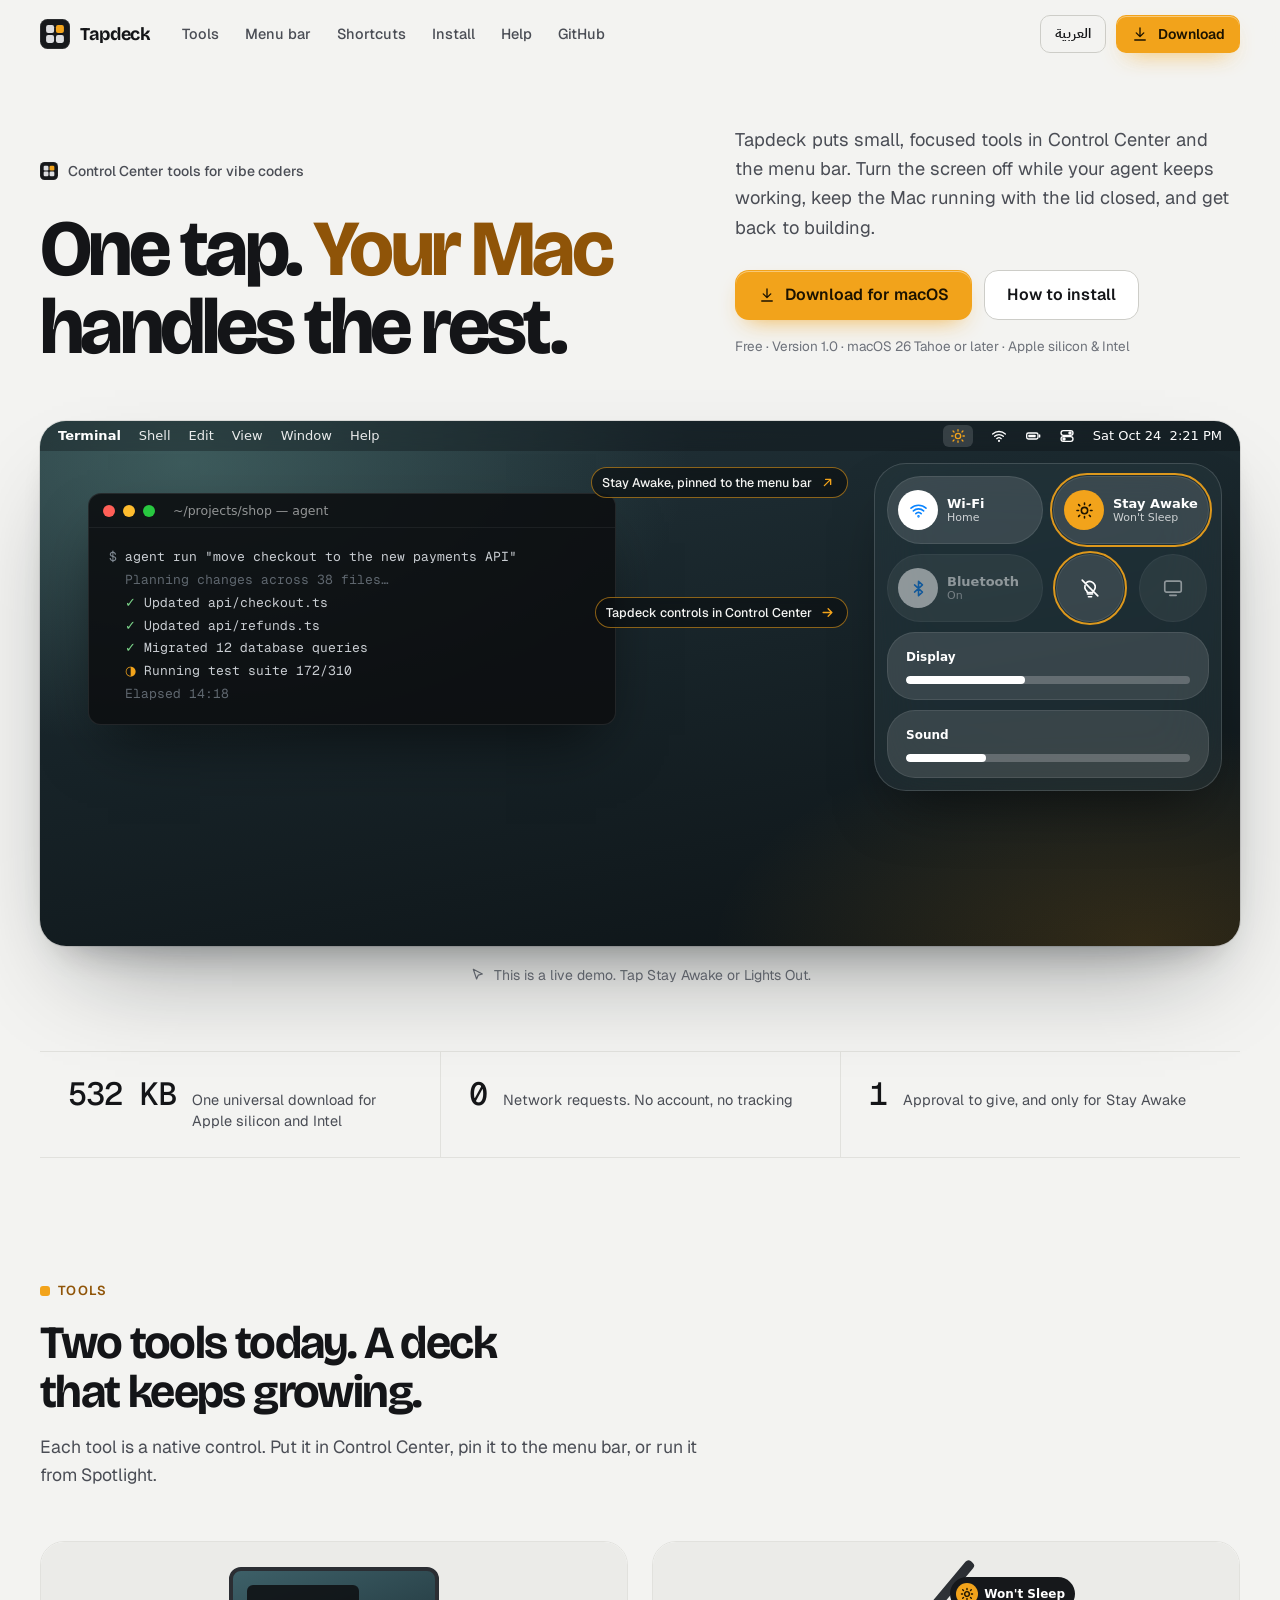
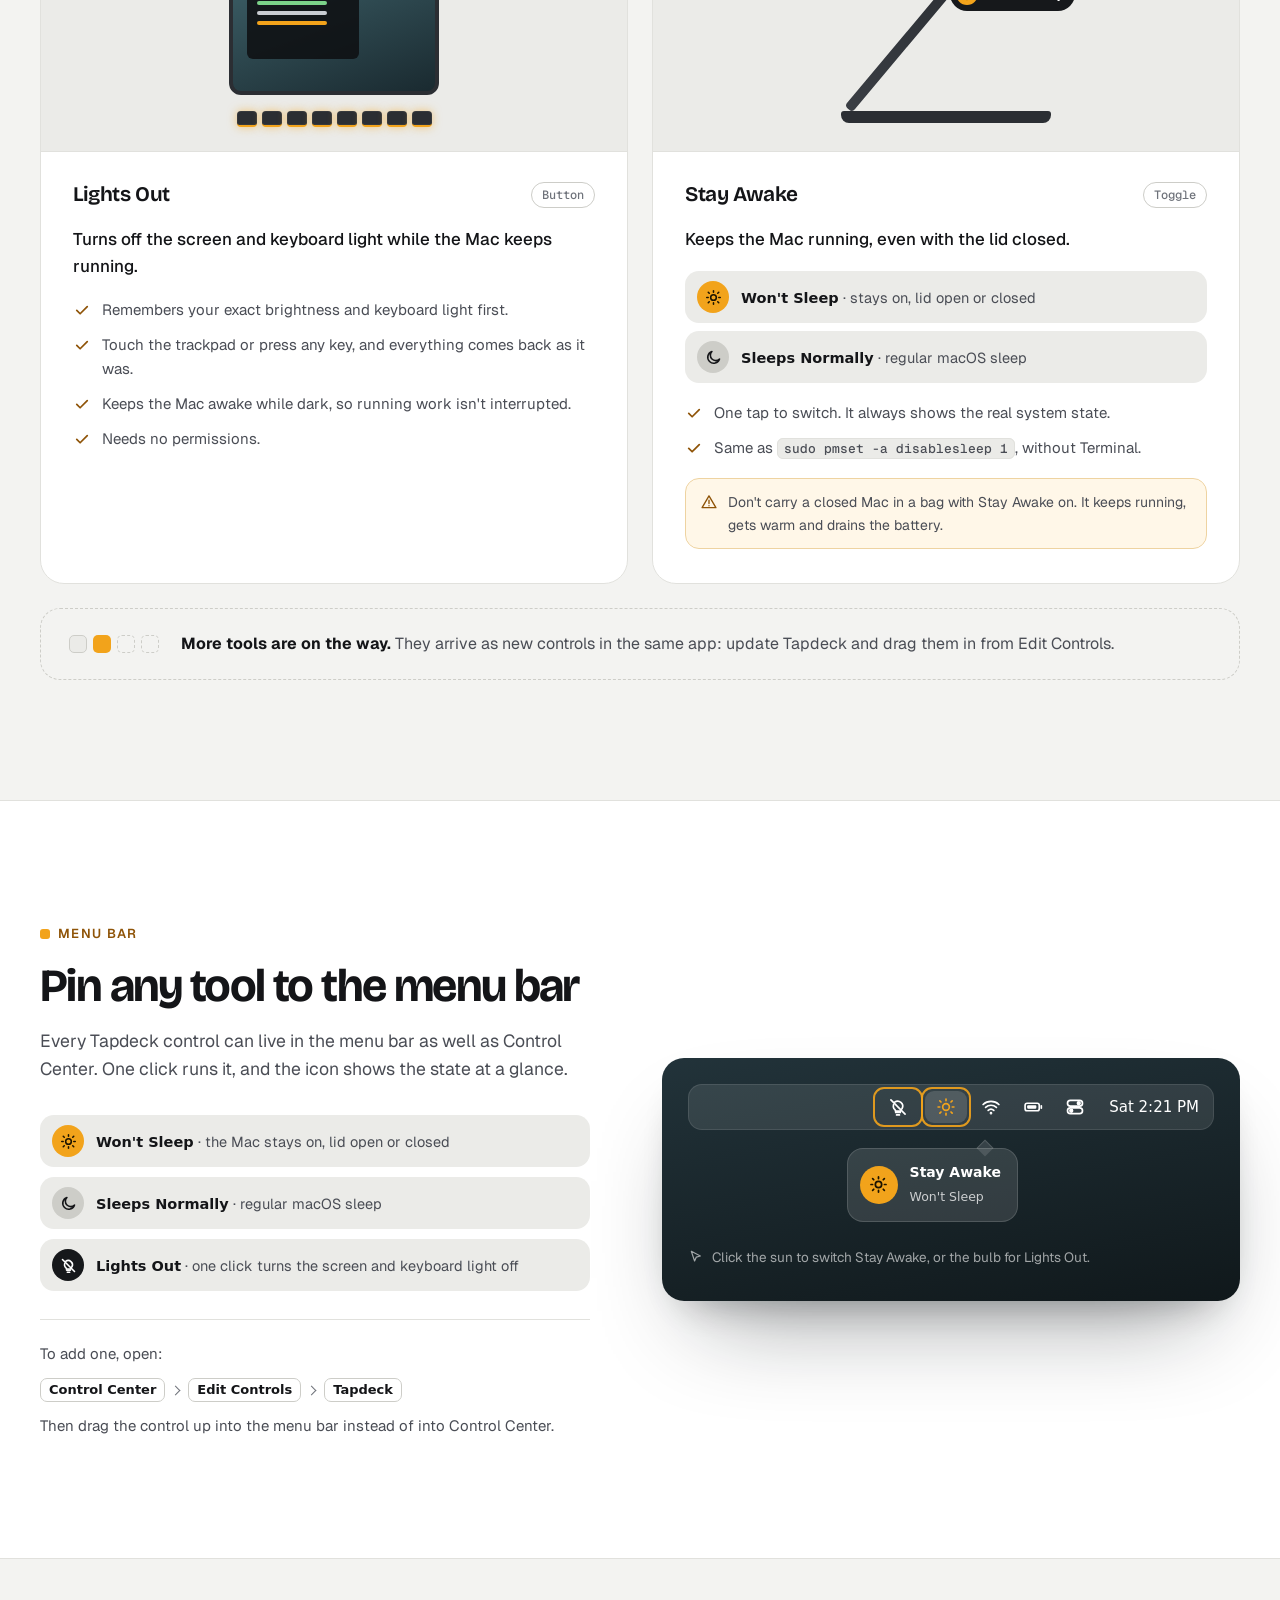
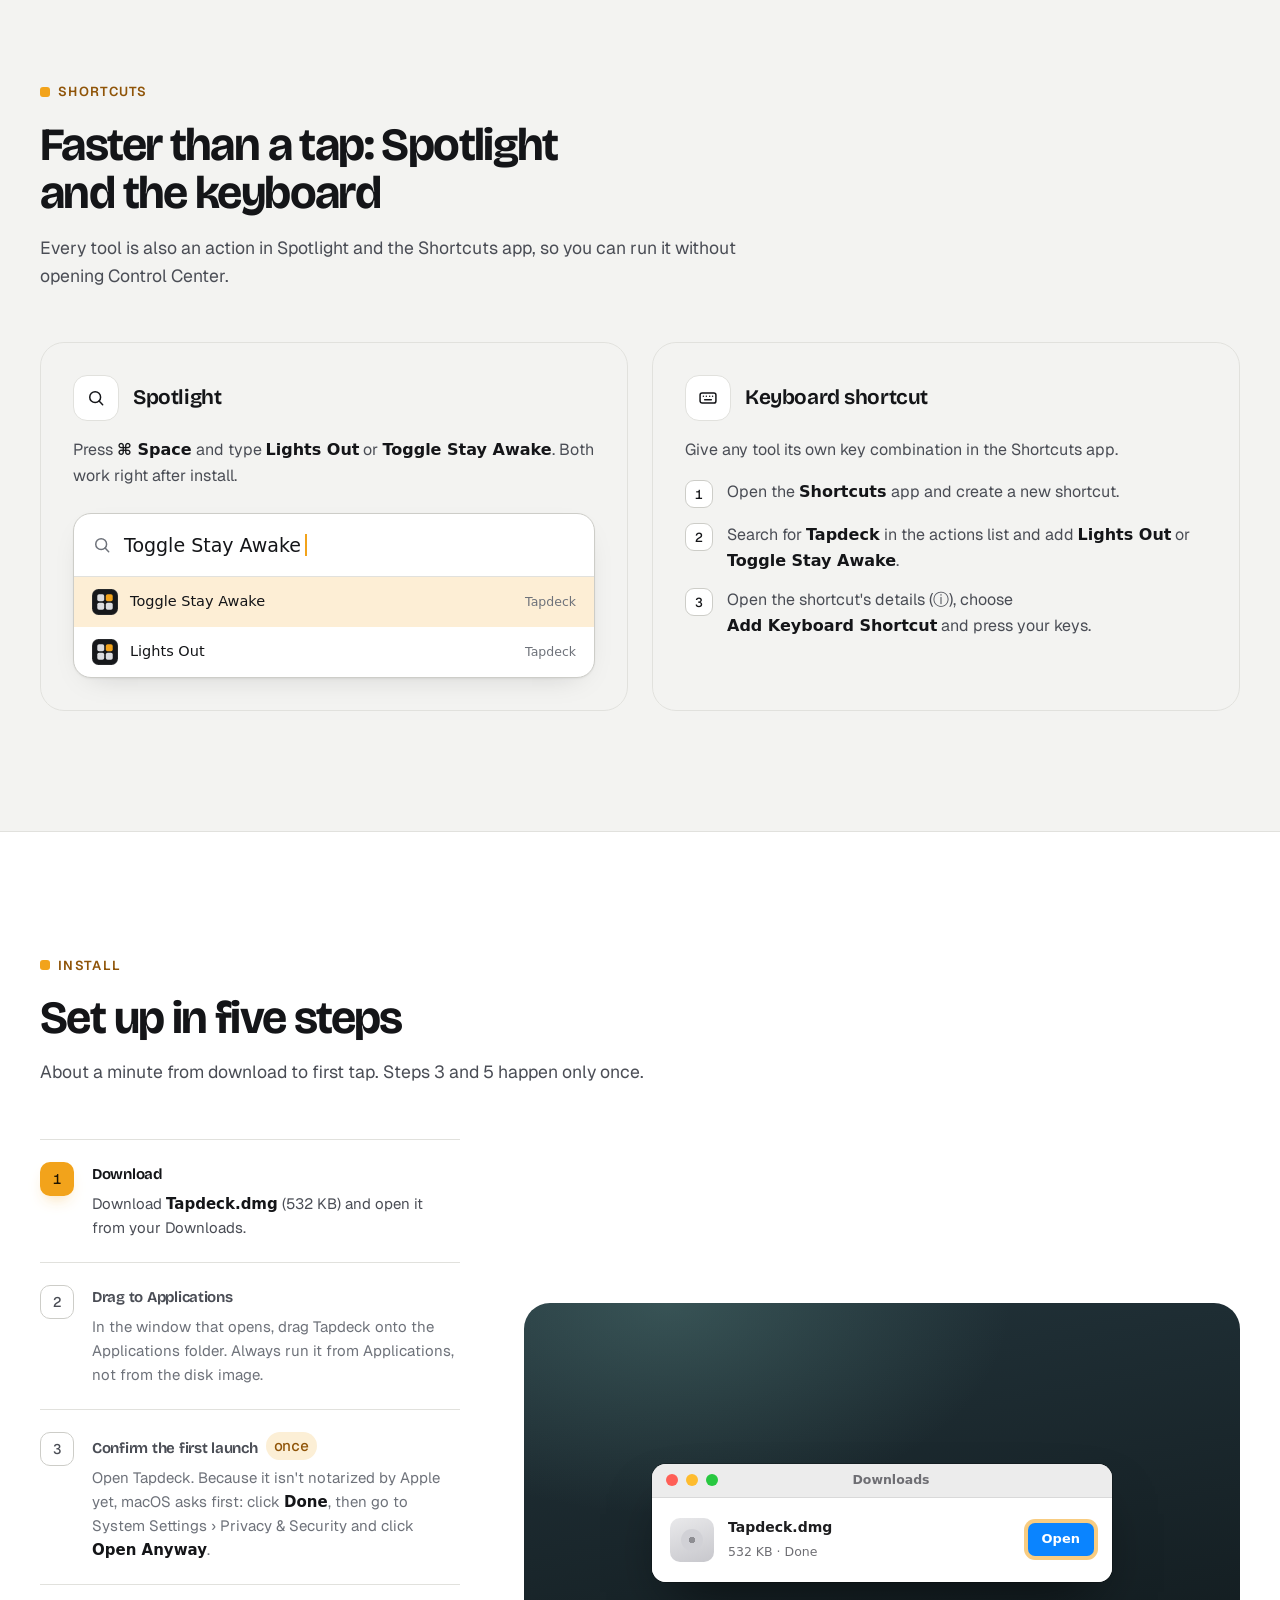
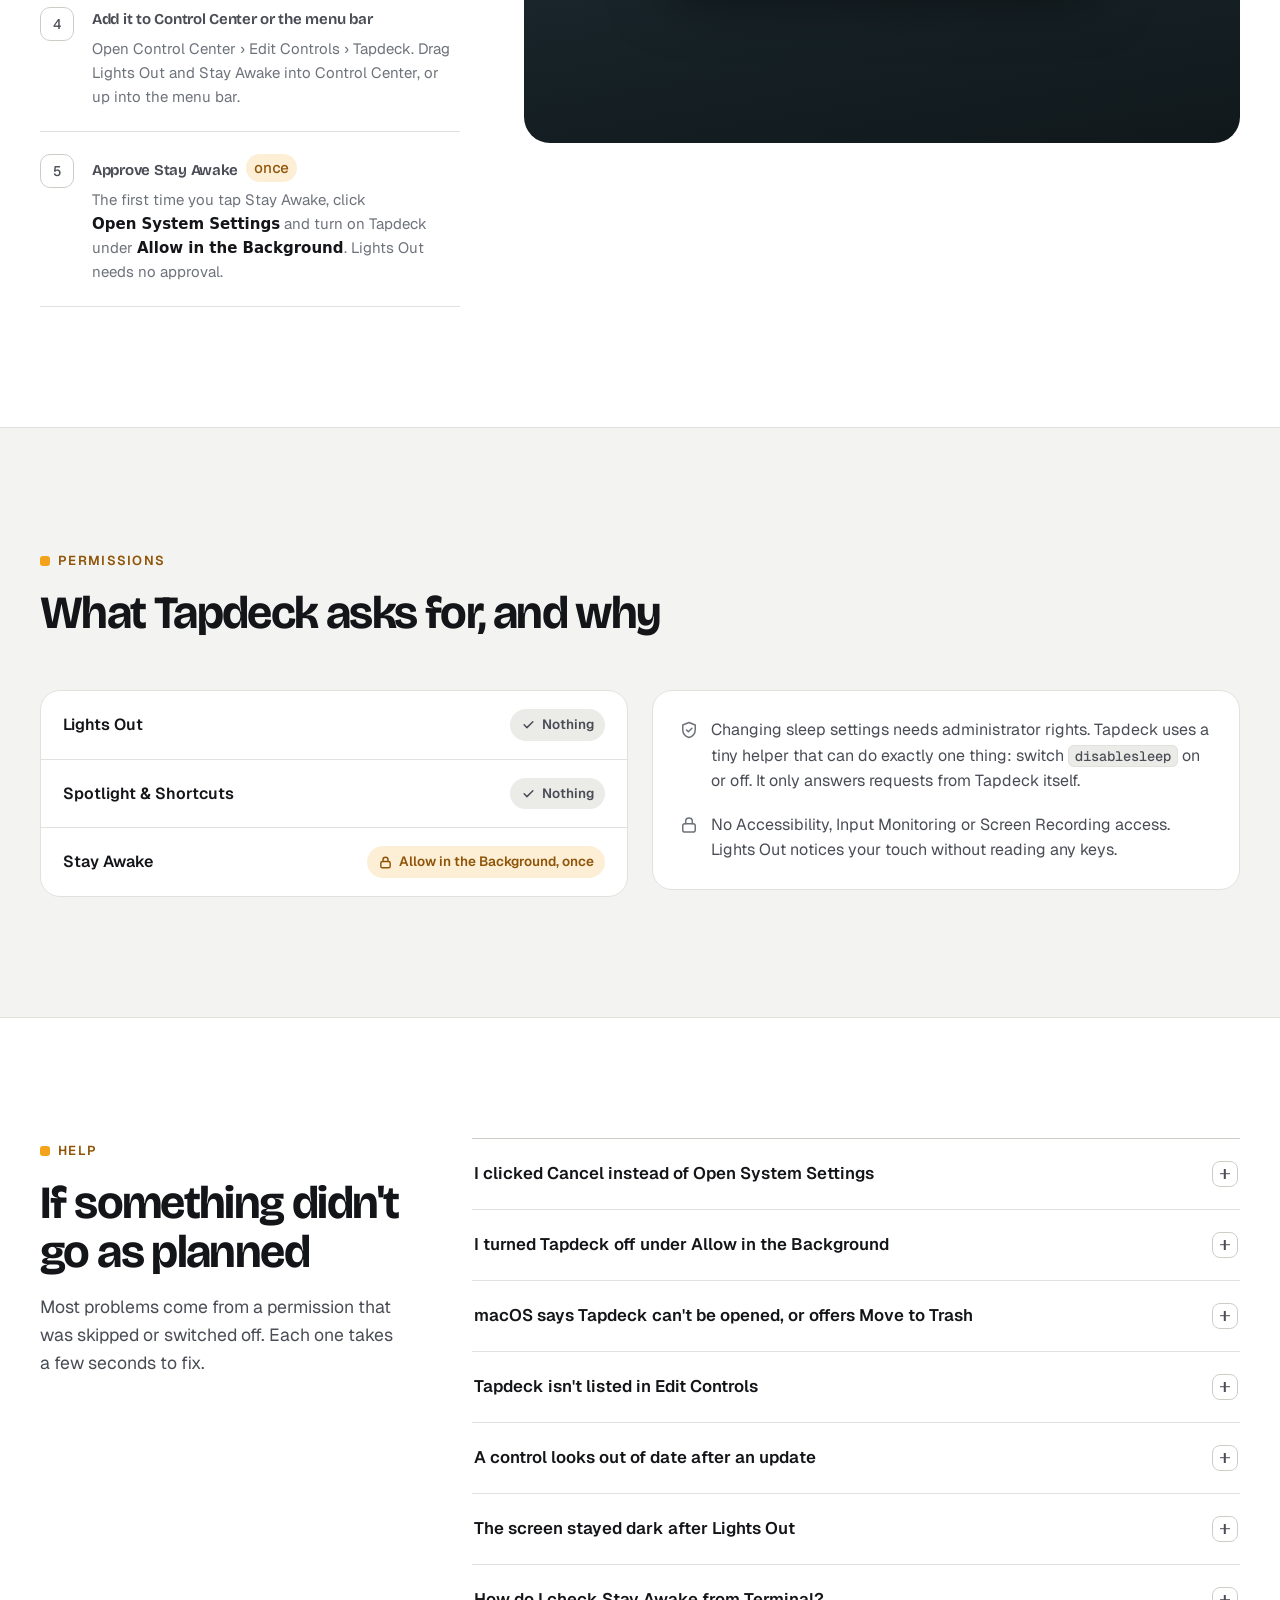
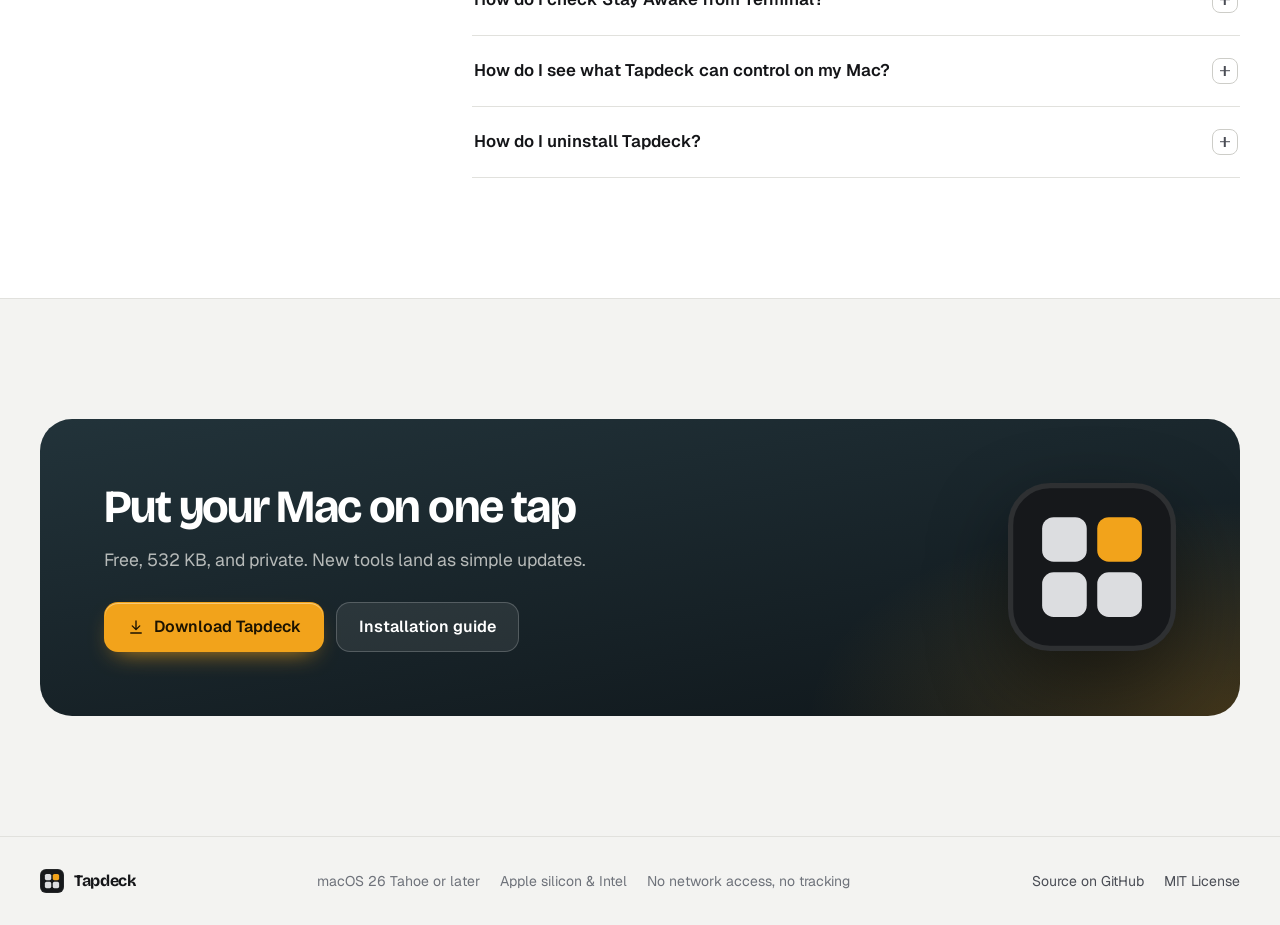
==== site/index.html @ d5ac22f8 "Tapdeck 1.0: one-tap Mac tools in Control Center Lights Out turns off the screen and keyboard light " ====
<!doctype html>
<html lang="en" dir="ltr">
<head>
<meta charset="utf-8">
<meta name="viewport" content="width=device-width, initial-scale=1, viewport-fit=cover">
<title>Tapdeck</title>
<meta name="description" content="Tapdeck puts small, focused tools in the macOS Control Center and menu bar: turn the screen off while your agent keeps working, and keep your Mac awake with the lid closed.">
<meta name="theme-color" content="#F3F3F1" media="(prefers-color-scheme: light)">
<meta name="theme-color" content="#0E0F11" media="(prefers-color-scheme: dark)">
<meta property="og:title" content="Tapdeck">
<meta property="og:description" content="One-tap Mac tools for people who vibe code. Lights Out and Stay Awake, in Control Center and the menu bar.">
<meta property="og:image" content="https://devehab.github.io/Tapdeck/assets/icon-512.png">
<meta property="og:url" content="https://devehab.github.io/Tapdeck/">
<link rel="canonical" href="https://devehab.github.io/Tapdeck/">
<link rel="icon" type="image/png" href="assets/favicon-64.png">
<link rel="apple-touch-icon" href="assets/icon-512.png">
<script>
  // Pick the language before first paint so the page never flashes the wrong one.
  (function () {
    var lang = null;
    try { lang = localStorage.getItem("tapdeck-lang"); } catch (e) {}
    if (lang !== "ar" && lang !== "en") {
      lang = (navigator.language || "").toLowerCase().indexOf("ar") === 0 ? "ar" : "en";
    }
    document.documentElement.lang = lang;
    document.documentElement.dir = lang === "ar" ? "rtl" : "ltr";
  })();
</script>
<link rel="preconnect" href="https://fonts.googleapis.com">
<link rel="preconnect" href="https://fonts.gstatic.com" crossorigin>
<link rel="stylesheet" href="https://fonts.googleapis.com/css2?family=Alexandria:wght@500..800&family=Bricolage+Grotesque:opsz,wght@12..96,500..800&family=Geist:wght@400..700&family=Geist+Mono:wght@400;500&family=IBM+Plex+Sans+Arabic:wght@400;500;600;700&display=swap">
<style>
  /* Layout: an asymmetric headline over one full-width, working macOS desktop (the only loud
     element); everything after it sits on a quiet 1200px column, with the install guide as a
     stepper that shows the real screen for each step. */
  :root {
    --paper: #F3F3F1;
    --surface: #FFFFFF;
    --surface-2: #EBEBE8;
    --ink: #141518;
    --ink-2: #4A4D55;
    --ink-3: #6E727A;
    --line: #E1E1DD;
    --line-strong: #CDCDC8;
    --amber: #F2A31B;
    --amber-ink: #1C1300;
    --amber-text: #8F5408;
    --amber-soft: #FCEFD6;
    --graphite: #16181B;
    --note-bg: #FFF7E8;
    --note-line: #EED3A1;
    --code-bg: #15171A;
    --code-ink: #E8E8E5;
    --shadow-lg: 0 50px 100px -40px rgba(12, 18, 22, .45), 0 20px 40px -24px rgba(12, 18, 22, .35);
    --shadow-sm: 0 1px 2px rgba(20, 21, 24, .05), 0 10px 30px -18px rgba(20, 21, 24, .25);

    --display: "Bricolage Grotesque", "Geist", system-ui, sans-serif;
    --body: "Geist", system-ui, -apple-system, "Segoe UI", sans-serif;
    --mono: "Geist Mono", ui-monospace, SFMono-Regular, Menlo, monospace;
    --mac: -apple-system, BlinkMacSystemFont, "SF Pro Text", "Helvetica Neue", system-ui, sans-serif;

    --wrap: 1200px;
    --gutter: max(20px, env(safe-area-inset-left, 0px));
    --ease: cubic-bezier(.2, .8, .2, 1);
    color-scheme: light;
  }
  @media (prefers-color-scheme: dark) {
    :root:not([data-theme="light"]) {
      --paper: #0E0F11; --surface: #15171A; --surface-2: #1C1F23; --ink: #EFEFEC; --ink-2: #B3B6BC; --ink-3: #878B93;
      --line: #24272C; --line-strong: #33373D; --amber-text: #F5B54B; --amber-soft: rgba(242, 163, 27, .12);
      --note-bg: rgba(242, 163, 27, .07); --note-line: rgba(242, 163, 27, .28); --code-bg: #08090A;
      --shadow-lg: 0 50px 100px -40px rgba(0, 0, 0, .8), 0 20px 40px -24px rgba(0, 0, 0, .6);
      --shadow-sm: 0 1px 2px rgba(0, 0, 0, .4), 0 10px 30px -18px rgba(0, 0, 0, .7);
      color-scheme: dark;
    }
  }
  :root[data-theme="dark"] {
    --paper: #0E0F11; --surface: #15171A; --surface-2: #1C1F23; --ink: #EFEFEC; --ink-2: #B3B6BC; --ink-3: #878B93;
    --line: #24272C; --line-strong: #33373D; --amber-text: #F5B54B; --amber-soft: rgba(242, 163, 27, .12);
    --note-bg: rgba(242, 163, 27, .07); --note-line: rgba(242, 163, 27, .28); --code-bg: #08090A;
    --shadow-lg: 0 50px 100px -40px rgba(0, 0, 0, .8), 0 20px 40px -24px rgba(0, 0, 0, .6);
    --shadow-sm: 0 1px 2px rgba(0, 0, 0, .4), 0 10px 30px -18px rgba(0, 0, 0, .7);
    color-scheme: dark;
  }
  html[lang="ar"] {
    --display: "Alexandria", "IBM Plex Sans Arabic", system-ui, sans-serif;
    --body: "IBM Plex Sans Arabic", "Geist", system-ui, sans-serif;
  }

  /* One page, two languages: show only the text that matches <html lang>. */
  html[lang="en"] body [lang="ar"],
  html[lang="ar"] body [lang="en"] { display: none !important; }

  *, *::before, *::after { box-sizing: border-box; }
  html { -webkit-text-size-adjust: 100%; scroll-behavior: smooth; scroll-padding-top: 88px; }
  body {
    margin: 0; background: var(--paper); color: var(--ink);
    font: 400 16px/1.6 var(--body); -webkit-font-smoothing: antialiased; text-rendering: optimizeLegibility;
  }
  html[lang="ar"] body { line-height: 1.85; }
  html[lang="ar"] * { letter-spacing: 0 !important; }
  img, svg { display: block; max-width: 100%; }
  a { color: inherit; }
  h1, h2, h3, h4, p, figure { margin: 0; }
  ul, ol { margin: 0; padding: 0; list-style: none; }
  button { font: inherit; color: inherit; background: none; border: 0; padding: 0; cursor: pointer; }
  :focus-visible { outline: 2px solid var(--amber); outline-offset: 3px; border-radius: 8px; }
  .wrap { max-width: calc(var(--wrap) + 2 * var(--gutter)); margin-inline: auto; padding-left: max(20px, env(safe-area-inset-left, 0px)); padding-right: max(20px, env(safe-area-inset-right, 0px)); }
  .icon { width: 20px; height: 20px; fill: none; stroke: currentColor; stroke-width: 1.8; stroke-linecap: round; stroke-linejoin: round; flex: none; }
  .ui { font-family: var(--mac); font-weight: 600; color: var(--ink); unicode-bidi: isolate; white-space: nowrap; }
  :not(.code) > code {
    font: 500 .86em/1.4 var(--mono); background: var(--surface-2); border: 1px solid var(--line);
    border-radius: 6px; padding: 1px 6px; direction: ltr; unicode-bidi: isolate; white-space: nowrap;
  }

  /* Header */
  body::before { content: ""; position: fixed; inset: 0 0 auto; height: env(safe-area-inset-top, 0px); z-index: 30; background: var(--paper); }
  .header {
    position: sticky; top: env(safe-area-inset-top, 0px); z-index: 20;
    background: color-mix(in srgb, var(--paper) 82%, transparent);
    backdrop-filter: saturate(170%) blur(16px); -webkit-backdrop-filter: saturate(170%) blur(16px);
    border-bottom: 1px solid transparent; transition: border-color .2s ease;
  }
  .header.is-scrolled { border-bottom-color: var(--line); }
  .header .wrap { display: flex; align-items: center; gap: 32px; height: 68px; }
  .brand { display: inline-flex; align-items: center; gap: 10px; text-decoration: none; font: 700 18px/1 var(--display); letter-spacing: -.02em; }
  .brand svg { width: 30px; height: 30px; }
  .nav { display: flex; gap: 26px; }
  .nav a { text-decoration: none; color: var(--ink-2); font-size: 14.5px; font-weight: 500; transition: color .15s ease; }
  .nav a:hover { color: var(--ink); }
  .header-actions { margin-inline-start: auto; display: flex; align-items: center; gap: 10px; }
  .lang-btn { height: 38px; padding-inline: 14px; border-radius: 10px; border: 1px solid var(--line-strong); font-size: 14px; font-weight: 600; transition: background-color .15s ease; }
  .lang-btn:hover { background: var(--surface-2); }
  .lang-btn [lang="en"] { font-family: "IBM Plex Sans Arabic", system-ui, sans-serif; }
  .lang-btn [lang="ar"] { font-family: "Geist", system-ui, sans-serif; }

  /* Buttons */
  .btn {
    display: inline-flex; align-items: center; justify-content: center; gap: 9px; height: 50px; padding-inline: 22px;
    border-radius: 14px; border: 1px solid transparent; font-weight: 600; font-size: 16px; text-decoration: none; white-space: nowrap;
    transition: transform .2s var(--ease), box-shadow .2s var(--ease), background-color .2s ease;
  }
  .btn:hover { transform: translateY(-1px); }
  .btn:active { transform: translateY(0); }
  .btn-primary { background: var(--amber); color: var(--amber-ink); box-shadow: inset 0 1px 0 rgba(255, 255, 255, .4), 0 10px 24px -12px rgba(242, 163, 27, .9); }
  .btn-primary:hover { box-shadow: inset 0 1px 0 rgba(255, 255, 255, .4), 0 14px 30px -12px rgba(242, 163, 27, 1); }
  .btn-ghost { color: var(--ink); border-color: var(--line-strong); background: var(--surface); }
  .btn-ghost:hover { background: var(--surface-2); }
  .btn-sm { height: 38px; padding-inline: 14px; font-size: 14px; border-radius: 10px; }
  .btn .icon { width: 18px; height: 18px; }

  /* Hero */
  .hero { padding-block: 56px 0; }
  .hero-top { display: grid; grid-template-columns: minmax(0, 1.25fr) minmax(0, 1fr); gap: 32px 64px; align-items: end; }
  .eyebrow { display: inline-flex; align-items: center; gap: 10px; font: 500 14px/1 var(--body); color: var(--ink-2); }
  .eyebrow .key { width: 18px; height: 18px; }
  h1 {
    margin-top: 22px; font: 750 clamp(2.7rem, 6.2vw, 5.4rem)/.98 var(--display); letter-spacing: -.045em;
    font-variation-settings: "opsz" 96; text-wrap: balance;
  }
  html[lang="ar"] h1 { font-weight: 700; line-height: 1.3; font-size: clamp(2.1rem, 4vw, 3.5rem); }
  html[lang="ar"] .chip, html[lang="ar"] .once { font-family: "IBM Plex Sans Arabic", system-ui, sans-serif; font-weight: 600; }
  h1 .lit { color: var(--amber-text); }
  .hero-side { padding-bottom: 8px; }
  .lead { font-size: 1.14rem; color: var(--ink-2); max-width: 32em; }
  .cta { margin-top: 28px; display: flex; flex-wrap: wrap; gap: 12px; }
  .meta { margin-top: 16px; color: var(--ink-3); font-size: 13.5px; }

  /* The stage: a working macOS desktop. Always left-to-right, like an English macOS. */
  .stage-wrap { margin-top: 56px; }
  .stage {
    position: relative; overflow: hidden; border-radius: 26px; aspect-ratio: 16 / 7; min-height: 470px; max-width: 100%;
    background:
      radial-gradient(70% 90% at 12% 8%, rgba(108, 160, 152, .38), transparent 60%),
      radial-gradient(60% 70% at 92% 100%, rgba(242, 163, 27, .16), transparent 60%),
      linear-gradient(170deg, #22333A 0%, #172328 48%, #0D1316 100%);
    box-shadow: var(--shadow-lg), 0 0 0 1px rgba(0, 0, 0, .1);
    font-family: var(--mac); color: #fff; user-select: none; -webkit-user-select: none;
  }
  .mb {
    position: relative; z-index: 3; height: 30px; display: flex; align-items: center; justify-content: space-between; gap: 16px;
    padding-inline: 18px; font-size: 13px; background: rgba(10, 14, 16, .32);
    backdrop-filter: blur(18px); -webkit-backdrop-filter: blur(18px);
  }
  .mb-left, .mb-right { display: flex; align-items: center; gap: 18px; white-space: nowrap; }
  .mb-left b { font-weight: 700; }
  .mb-left span { opacity: .9; }
  .mb-right .icon { width: 16px; height: 16px; stroke-width: 2; }
  .mb-item { display: grid; place-items: center; width: 30px; height: 22px; border-radius: 6px; color: #fff; transition: background-color .15s ease; }
  .mb-item:hover { background: rgba(255, 255, 255, .16); }
  .stay-on .mb-stay { color: var(--amber); background: rgba(255, 255, 255, .14); }
  .term {
    position: absolute; left: 4%; top: 72px; width: 44%; border-radius: 13px; overflow: hidden;
    background: rgba(13, 15, 17, .9); border: 1px solid rgba(255, 255, 255, .09); box-shadow: 0 30px 60px -20px rgba(0, 0, 0, .6);
    display: flex; flex-direction: column;
  }
  .win-bar { height: 34px; flex: none; display: flex; align-items: center; gap: 8px; padding-inline: 14px; border-bottom: 1px solid rgba(255, 255, 255, .06); font-size: 12.5px; color: rgba(255, 255, 255, .55); }
  .win-bar i { width: 12px; height: 12px; border-radius: 50%; background: #FF5F57; }
  .win-bar i:nth-child(2) { background: #FEBC2E; }
  .win-bar i:nth-child(3) { background: #28C840; margin-inline-end: 10px; }
  .term pre { margin: 0; padding: 18px 20px; font: 400 13px/1.75 var(--mono); color: #C9CDD2; white-space: pre-wrap; overflow: hidden; }
  .term .p { color: #7E8790; }
  .term .ok { color: #7BD389; }
  .term .run { color: var(--amber); }
  .term .dim { color: #5F676F; }
  .cc {
    position: absolute; z-index: 2; top: 42px; right: 18px; width: 348px; max-width: calc(100% - 36px); padding: 12px;
    display: grid; grid-template-columns: repeat(4, minmax(0, 1fr)); grid-auto-rows: 68px; gap: 10px;
    border-radius: 32px; background: rgba(46, 58, 62, .45); border: 1px solid rgba(255, 255, 255, .15);
    backdrop-filter: blur(30px) saturate(160%); -webkit-backdrop-filter: blur(30px) saturate(160%);
    box-shadow: 0 30px 60px -24px rgba(0, 0, 0, .55);
    transform-origin: 85% 0;
  }
  .t {
    display: flex; align-items: center; gap: 9px; min-width: 0; padding: 0 10px; text-align: left; color: #fff;
    border-radius: 999px; background: rgba(255, 255, 255, .12); border: 1px solid rgba(255, 255, 255, .09);
  }
  .t.wide { grid-column: span 2; }
  .t.round { justify-content: center; padding: 0; border-radius: 50%; aspect-ratio: 1; height: 100%; justify-self: center; }
  .t.full { grid-column: span 4; flex-direction: column; align-items: stretch; justify-content: center; gap: 9px; padding: 0 18px; border-radius: 28px; }
  .t .bub { width: 40px; height: 40px; border-radius: 50%; display: grid; place-items: center; flex: none; background: #fff; color: #0A84FF; transition: background-color .25s ease, color .25s ease; }
  .t .bub .icon { width: 19px; height: 19px; stroke-width: 2; }
  .t .lbl { display: flex; flex-direction: column; min-width: 0; line-height: 1.2; }
  .t .lbl b { font-size: 13px; font-weight: 600; white-space: nowrap; }
  .t .lbl small { font-size: 11px; opacity: .75; white-space: nowrap; overflow: hidden; text-overflow: ellipsis; }
  .t.muted { opacity: .5; }
  .t.round .icon { width: 22px; height: 22px; }
  .bar { height: 8px; border-radius: 9px; background: rgba(255, 255, 255, .22); position: relative; overflow: hidden; }
  .bar::before { content: ""; position: absolute; inset: 0 auto 0 0; width: var(--v, 50%); background: #fff; border-radius: inherit; }
  .bar-row { display: flex; align-items: center; gap: 10px; font-size: 12px; font-weight: 600; }
  .ours { position: relative; cursor: pointer; transition: background-color .15s ease, transform .15s var(--ease); }
  .ours::after { content: ""; position: absolute; inset: -4px; border-radius: inherit; border: 2px solid rgba(242, 163, 27, .9); pointer-events: none; }
  .ours:hover { background: rgba(255, 255, 255, .2); }
  .ours:active { transform: scale(.97); }
  .stay .bub { background: rgba(255, 255, 255, .22); color: #fff; }
  .stay-on .stay .bub { background: var(--amber); color: var(--amber-ink); }
  [data-stay-scope]:not(.stay-on) .when-on, [data-stay-scope].stay-on .when-off { display: none !important; }
  .tag {
    position: absolute; z-index: 2; display: inline-flex; align-items: center; gap: 8px; padding: 7px 12px 7px 10px; border-radius: 999px;
    background: rgba(10, 13, 15, .62); border: 1px solid rgba(242, 163, 27, .55); font: 500 12.5px/1.2 var(--body); color: #F4F4F2;
    backdrop-filter: blur(8px); -webkit-backdrop-filter: blur(8px); white-space: nowrap;
  }
  html[lang="ar"] .tag { font-family: "IBM Plex Sans Arabic", system-ui, sans-serif; }
  .tag .icon { width: 15px; height: 15px; color: var(--amber); stroke-width: 2.2; }
  .tag-mb { top: 46px; right: 392px; }
  .tag-cc { top: 176px; right: 392px; }
  .blackout {
    position: absolute; inset: 0; z-index: 5; display: grid; place-items: center; padding: 24px; text-align: center;
    background: #000; opacity: 0; pointer-events: none; transition: opacity .45s ease;
  }
  .blackout p { max-width: 30em; color: #3E4246; font: 500 13.5px/1.6 var(--body); opacity: 0; transition: opacity .3s ease 1s; }
  html[lang="ar"] .blackout p { font-family: "IBM Plex Sans Arabic", system-ui, sans-serif; }
  .is-dark > .blackout { opacity: 1; pointer-events: auto; }
  .is-dark > .blackout p { opacity: 1; }
  .stage-hint { margin-top: 18px; display: flex; align-items: center; justify-content: center; gap: 8px; color: var(--ink-3); font-size: 14px; }
  .stage-hint .icon { width: 16px; height: 16px; }

  /* Facts */
  .facts { margin-top: 64px; display: grid; grid-template-columns: repeat(3, minmax(0, 1fr)); border-block: 1px solid var(--line); }
  .fact { padding: 26px 28px; display: flex; align-items: baseline; gap: 16px; }
  .fact + .fact { border-inline-start: 1px solid var(--line); }
  .fact b { direction: ltr; unicode-bidi: isolate; font: 500 2rem/1 var(--mono); letter-spacing: -.03em; font-variant-numeric: tabular-nums; white-space: nowrap; }
  .fact span { color: var(--ink-2); font-size: 14.5px; line-height: 1.45; }

  /* Sections */
  section { padding-block: 120px; }
  .band { background: var(--surface); border-block: 1px solid var(--line); }
  .head { max-width: 44rem; margin-bottom: 52px; }
  .kicker { display: inline-flex; align-items: center; gap: 8px; color: var(--amber-text); font: 600 13px/1 var(--body); }
  html[lang="en"] .kicker { text-transform: uppercase; letter-spacing: .1em; }
  .kicker::before { content: ""; width: 10px; height: 10px; border-radius: 3px; background: var(--amber); }
  h2 { margin-top: 16px; font: 700 clamp(2rem, 3.6vw, 3rem)/1.06 var(--display); letter-spacing: -.035em; text-wrap: balance; font-variation-settings: "opsz" 72; }
  html[lang="ar"] h2 { line-height: 1.4; font-size: clamp(1.8rem, 3.2vw, 2.6rem); }
  .head p { margin-top: 16px; font-size: 1.1rem; color: var(--ink-2); text-wrap: pretty; }
  h3 { font: 650 1.3rem/1.25 var(--display); letter-spacing: -.02em; }

  /* Tools */
  .tools { display: grid; grid-template-columns: repeat(2, minmax(0, 1fr)); gap: 24px; }
  .tool { display: flex; flex-direction: column; border-radius: 24px; background: var(--surface); border: 1px solid var(--line); overflow: hidden; transition: transform .3s var(--ease), box-shadow .3s var(--ease); }
  .band .tool { background: var(--paper); }
  .tool:hover { transform: translateY(-3px); box-shadow: var(--shadow-sm); }
  .viz { position: relative; height: 210px; display: grid; place-items: center; background: var(--surface-2); border-bottom: 1px solid var(--line); overflow: hidden; }
  .tool-body { padding: 30px 32px 34px; display: flex; flex-direction: column; gap: 18px; flex: 1; }
  .tool-title { display: flex; align-items: center; justify-content: space-between; gap: 12px; }
  .chip { font: 500 12px/1 var(--mono); color: var(--ink-3); border: 1px solid var(--line-strong); border-radius: 999px; padding: 6px 10px; white-space: nowrap; }
  .tool-lead { font-size: 1.06rem; font-weight: 500; }
  .checks { display: grid; gap: 11px; }
  .checks li { display: flex; gap: 11px; color: var(--ink-2); font-size: 15px; }
  .checks .icon { width: 18px; height: 18px; margin-top: 3px; color: var(--amber-text); stroke-width: 2.3; }
  .states { display: grid; gap: 8px; }
  .state { display: flex; align-items: center; gap: 12px; padding: 10px 12px; border-radius: 14px; background: var(--surface-2); font-size: 14.5px; color: var(--ink-2); }
  .state b { color: var(--ink); font: 600 14.5px/1.3 var(--mac); }
  .dot { width: 32px; height: 32px; border-radius: 50%; display: grid; place-items: center; flex: none; }
  .dot .icon { width: 17px; height: 17px; stroke-width: 2.2; }
  .dot.sun { background: var(--amber); color: var(--amber-ink); }
  .dot.moon { background: var(--line-strong); color: var(--ink); }
  .dot.bulb { background: var(--graphite); color: #fff; }
  .note { display: flex; gap: 10px; padding: 12px 14px; border-radius: 14px; background: var(--note-bg); border: 1px solid var(--note-line); color: var(--ink-2); font-size: 14px; margin-top: auto; }
  .note .icon { width: 18px; height: 18px; margin-top: 2px; color: var(--amber-text); }
  .more { margin-top: 24px; display: flex; align-items: center; gap: 22px; padding: 22px 28px; border-radius: 20px; border: 1px dashed var(--line-strong); color: var(--ink-2); }
  .more b { color: var(--ink); }
  .deck { display: grid; grid-template-columns: repeat(4, 18px); gap: 6px; flex: none; }
  .deck i { height: 18px; border-radius: 5px; border: 1px dashed var(--line-strong); }
  .deck i:nth-child(1) { background: var(--surface-2); border-style: solid; }
  .deck i:nth-child(2) { background: var(--amber); border-color: transparent; }

  /* Tool visuals (hover to see each tool act) */
  .screen { position: relative; width: 210px; height: 128px; border-radius: 12px; border: 4px solid #2B2E33; overflow: hidden; background: linear-gradient(160deg, #3D6068, #1A2A30); transition: background .6s ease; }
  .screen::before { content: ""; position: absolute; left: 14px; top: 14px; width: 112px; height: 74px; border-radius: 6px; background: rgba(13, 15, 17, .85); transition: opacity .6s ease; }
  .screen::after { content: ""; position: absolute; left: 24px; top: 30px; width: 70px; height: 4px; border-radius: 2px; background: #7BD389; box-shadow: 0 10px 0 #C9CDD2, 0 20px 0 var(--amber); transition: opacity .6s ease; }
  .keyrow { margin-top: 16px; display: grid; grid-template-columns: repeat(8, 20px); gap: 5px; justify-content: center; }
  .keyrow i { height: 16px; border-radius: 4px; background: #2B2E33; box-shadow: 0 0 0 1px rgba(255, 255, 255, .05) inset, 0 0 10px rgba(242, 163, 27, .55); border-bottom: 2px solid var(--amber); transition: box-shadow .6s ease, border-color .6s ease; }
  .viz-stack { display: grid; justify-items: center; }
  .tool:hover .screen { background: #000; }
  .tool:hover .screen::before, .tool:hover .screen::after { opacity: 0; }
  .tool:hover .keyrow i { box-shadow: 0 0 0 1px rgba(255, 255, 255, .05) inset; border-bottom-color: #3A3E44; }
  .laptop { position: relative; width: 210px; height: 176px; }
  .laptop .base { position: absolute; left: 0; bottom: 12px; width: 210px; height: 12px; border-radius: 3px 3px 8px 8px; background: #2B2E33; }
  .laptop .lid { position: absolute; left: 6px; bottom: 24px; width: 192px; height: 10px; border-radius: 4px; background: linear-gradient(90deg, #3A3E44, #2B2E33); transform-origin: 4px 50%; transform: rotate(-50deg); transition: transform .8s var(--ease); }
  .laptop .glow { position: absolute; right: -24px; top: 18px; display: inline-flex; align-items: center; gap: 6px; padding: 6px 10px 6px 6px; border-radius: 999px; background: var(--graphite); color: #fff; font: 600 12px/1 var(--mac); }
  .laptop .glow span { width: 22px; height: 22px; border-radius: 50%; display: grid; place-items: center; background: var(--amber); color: var(--amber-ink); }
  .laptop .glow .icon { width: 14px; height: 14px; stroke-width: 2.4; }
  .tool:hover .laptop .lid { transform: rotate(0deg); }

  /* Menu bar section */
  .split { display: grid; grid-template-columns: minmax(0, 1fr) minmax(0, 1.05fr); gap: 72px; align-items: center; }
  .split .head { margin-bottom: 0; }
  .legend { margin-top: 32px; display: grid; gap: 10px; }
  .how { margin-top: 28px; padding-top: 22px; border-top: 1px solid var(--line); color: var(--ink-2); font-size: 15px; display: grid; gap: 12px; }
  .menubar-demo {
    position: relative; border-radius: 22px; padding: 26px 26px 34px; overflow: hidden;
    background: linear-gradient(170deg, #22333A, #10181B); box-shadow: var(--shadow-lg); font-family: var(--mac); color: #fff;
  }
  .mbz { display: flex; align-items: center; justify-content: flex-end; gap: 6px; height: 46px; padding-inline: 14px; border-radius: 14px; background: rgba(255, 255, 255, .1); border: 1px solid rgba(255, 255, 255, .1); font-size: 15px; }
  .mbz .mb-item { width: 42px; height: 32px; border-radius: 9px; }
  .mbz .mb-item .icon, .mbz > .icon { width: 20px; height: 20px; stroke-width: 2; }
  .mbz > .icon { margin-inline: 8px; }
  .mbz time { margin-inline-start: 10px; font-weight: 500; }
  .mbz .ours::after { border-radius: 11px; }
  .pop {
    position: relative; margin: 18px 0 0 auto; width: max-content; max-width: 100%; display: flex; align-items: center; gap: 12px;
    padding: 12px 16px 12px 12px; border-radius: 16px; background: rgba(255, 255, 255, .12); border: 1px solid rgba(255, 255, 255, .14);
    margin-inline-end: 196px;
  }
  .pop::before { content: ""; position: absolute; top: -7px; right: 26px; width: 12px; height: 12px; background: inherit; border-left: 1px solid rgba(255, 255, 255, .14); border-top: 1px solid rgba(255, 255, 255, .14); transform: rotate(45deg); }
  .pop .bub { width: 38px; height: 38px; border-radius: 50%; display: grid; place-items: center; background: rgba(255, 255, 255, .22); transition: background-color .25s ease, color .25s ease; }
  .stay-on .pop .bub { background: var(--amber); color: var(--amber-ink); }
  .pop .bub .icon { width: 19px; height: 19px; stroke-width: 2.2; }
  .pop b { display: block; font-size: 14px; }
  .pop small { font-size: 12.5px; opacity: .75; }
  .menubar-demo .caption { margin-top: 26px; display: flex; align-items: center; gap: 8px; color: rgba(255, 255, 255, .6); font: 400 13.5px/1.4 var(--body); }
  html[lang="ar"] .menubar-demo .caption { font-family: "IBM Plex Sans Arabic", system-ui, sans-serif; }
  .menubar-demo .caption .icon { width: 16px; height: 16px; }

  /* Crumbs for System Settings paths */
  .crumbs { display: inline-flex; flex-wrap: wrap; align-items: center; gap: 6px 2px; vertical-align: middle; }
  .crumbs b { font: 600 13px/1.5 var(--mac); color: var(--ink); background: var(--surface); border: 1px solid var(--line-strong); border-radius: 7px; padding: 1px 8px; direction: ltr; unicode-bidi: isolate; white-space: nowrap; }
  .crumbs i { width: 7px; height: 7px; border-top: 1.6px solid var(--ink-3); border-right: 1.6px solid var(--ink-3); transform: rotate(45deg); margin-inline: 5px 7px; }
  [dir="rtl"] .crumbs i { transform: rotate(-135deg); }

  /* Shortcuts */
  .pair { display: grid; grid-template-columns: repeat(2, minmax(0, 1fr)); gap: 24px; }
  .panel { border-radius: 24px; background: var(--paper); border: 1px solid var(--line); padding: 32px; display: flex; flex-direction: column; gap: 16px; min-width: 0; }
  .panel-title { display: flex; align-items: center; gap: 14px; }
  .tile-ico { width: 46px; height: 46px; border-radius: 14px; display: grid; place-items: center; background: var(--surface); border: 1px solid var(--line); flex: none; }
  .panel p { color: var(--ink-2); }
  .spot { margin-top: 8px; border-radius: 18px; overflow: hidden; background: var(--surface); border: 1px solid var(--line-strong); box-shadow: var(--shadow-sm); font-family: var(--mac); direction: ltr; text-align: left; }
  .spot .field { display: flex; align-items: center; gap: 12px; padding: 16px 18px; font-size: 19px; border-bottom: 1px solid var(--line); }
  .spot .field .icon { color: var(--ink-3); }
  .caret { width: 2px; height: 22px; margin-inline-start: -8px; background: var(--amber); animation: blink 1.1s steps(1) infinite; }
  @keyframes blink { 50% { opacity: 0; } }
  .spot .res { display: flex; align-items: center; gap: 12px; padding: 12px 18px; font-size: 14.5px; }
  .spot .res.on { background: color-mix(in srgb, var(--amber) 18%, transparent); }
  .spot .res svg { width: 26px; height: 26px; }
  .spot .res small { margin-left: auto; color: var(--ink-3); font-size: 12.5px; }
  .numbered { display: grid; gap: 14px; counter-reset: n; }
  .numbered > li { counter-increment: n; display: flex; gap: 14px; color: var(--ink-2); }
  .numbered > li::before {
    content: counter(n); flex: none; width: 28px; height: 28px; margin-top: 1px; border-radius: 9px; display: grid; place-items: center;
    background: var(--surface); border: 1px solid var(--line-strong); color: var(--ink); font: 500 13px/1 var(--mono);
  }
  .numbered > li > div { min-width: 0; }

  /* Install stepper */
  .stepper { display: grid; grid-template-columns: minmax(0, 420px) minmax(0, 1fr); column-gap: 64px; }
  .step { display: contents; }
  .step-head {
    grid-column: 1; display: flex; gap: 18px; padding: 22px 4px 22px 0; text-align: start; border-top: 1px solid var(--line);
    color: var(--ink-3); transition: color .2s ease;
  }
  .step:last-child .step-head { border-bottom: 1px solid var(--line); }
  .step-head:hover { color: var(--ink-2); }
  .step-num {
    position: relative; flex: none; width: 34px; height: 34px; border-radius: 10px; display: grid; place-items: center;
    font: 500 14px/1 var(--mono); border: 1px solid var(--line-strong); color: var(--ink-2); background: var(--surface); transition: all .25s ease;
  }
  .step-copy { display: grid; gap: 6px; min-width: 0; }
  .step-copy b { font: 650 1.12rem/1.3 var(--display); letter-spacing: -.015em; color: var(--ink-2); transition: color .2s ease; }
  .step-copy span { font-size: 15px; line-height: 1.6; }
  .once { display: inline-block; margin-inline-start: 8px; padding: 2px 8px; border-radius: 999px; background: var(--amber-soft); color: var(--amber-text); font: 500 11.5px/1.5 var(--mono); vertical-align: 2px; }
  .step.is-active .step-head { color: var(--ink-2); }
  .step.is-active .step-copy b { color: var(--ink); }
  .step.is-active .step-num { background: var(--amber); border-color: transparent; color: var(--amber-ink); box-shadow: 0 8px 18px -10px rgba(242, 163, 27, .9); }
  .step-visual {
    grid-column: 2; grid-row: 1 / span 5; align-self: center; min-width: 0;
    display: grid; place-items: center; min-height: 440px; padding: 32px; border-radius: 26px;
    background:
      radial-gradient(80% 80% at 20% 0%, rgba(108, 160, 152, .3), transparent 60%),
      linear-gradient(170deg, #22333A, #10181B);
    opacity: 0; visibility: hidden; transform: translateY(10px) scale(.99); transition: opacity .35s ease, transform .45s var(--ease), visibility 0s .35s;
    font-family: var(--mac); color: #1D1D1F; direction: ltr; text-align: left;
  }
  .step.is-active .step-visual { opacity: 1; visibility: visible; transform: none; transition: opacity .35s ease, transform .45s var(--ease), visibility 0s; }

  /* macOS mocks used by the stepper */
  .mwin { width: min(100%, 460px); border-radius: 14px; overflow: hidden; background: #F6F6F6; box-shadow: 0 30px 60px -20px rgba(0, 0, 0, .6), 0 0 0 1px rgba(0, 0, 0, .25); }
  .mwin .win-bar { color: #6E6E73; background: #ECECEC; border-bottom-color: #D9D9D9; justify-content: flex-start; }
  .mwin .win-bar span { flex: 1; text-align: center; font-weight: 600; margin-inline-end: 52px; }
  .dl { display: flex; align-items: center; gap: 14px; padding: 18px; background: #fff; }
  .dl .disk { width: 44px; height: 44px; border-radius: 10px; background: linear-gradient(160deg, #E9E9EB, #C7C7CC); display: grid; place-items: center; }
  .dl .disk i { width: 22px; height: 22px; border-radius: 50%; background: radial-gradient(circle, #8E8E93 0 3px, #D1D1D6 3.5px); }
  .dl div { flex: 1; min-width: 0; }
  .dl b { display: block; font-size: 14px; }
  .dl small { color: #6E6E73; font-size: 12.5px; }
  .dl .open { padding: 6px 14px; border-radius: 7px; background: #0A84FF; color: #fff; font-size: 13px; font-weight: 600; box-shadow: 0 0 0 4px rgba(242, 163, 27, .55); }
  .finder { position: relative; display: flex; align-items: center; justify-content: space-around; height: 220px; background: #fff; }
  .finder figure { display: grid; justify-items: center; gap: 10px; font-size: 13px; color: #1D1D1F; }
  .finder svg.app { width: 84px; height: 84px; }
  .folder { width: 92px; height: 74px; position: relative; }
  .folder::before { content: ""; position: absolute; left: 0; top: 0; width: 40px; height: 16px; border-radius: 6px 6px 0 0; background: #4FA4F5; }
  .folder::after { content: ""; position: absolute; left: 0; top: 10px; right: 0; bottom: 0; border-radius: 4px 8px 8px 8px; background: linear-gradient(180deg, #7CC0FA, #3E95EE); }
  .folder span { position: absolute; z-index: 1; inset: 30px 0 0; display: grid; place-items: center; color: rgba(255, 255, 255, .85); font-size: 22px; font-weight: 700; }
  .drag-line { width: 90px; border-top: 3px dashed #C7C7CC; position: relative; }
  .drag-line::after { content: ""; position: absolute; right: -2px; top: -8px; width: 12px; height: 12px; border-top: 3px solid #C7C7CC; border-right: 3px solid #C7C7CC; transform: rotate(45deg); }
  .ghost { position: absolute; left: calc(50% - 150px); top: 52px; width: 60px; height: 60px; opacity: 0; }
  .step.is-active .ghost { animation: drag 2.6s var(--ease) infinite .4s; }
  @keyframes drag {
    0% { opacity: 0; transform: translate(0, 0) scale(.9); }
    15% { opacity: .9; }
    70% { opacity: .9; transform: translate(255px, 6px) scale(.75); }
    85%, 100% { opacity: 0; transform: translate(255px, 6px) scale(.6); }
  }
  .alert { width: min(100%, 300px); padding: 22px 20px 18px; border-radius: 22px; background: rgba(246, 246, 246, .98); box-shadow: 0 30px 60px -20px rgba(0, 0, 0, .6), 0 0 0 1px rgba(0, 0, 0, .2); text-align: center; }
  .alert svg { width: 56px; height: 56px; margin: 0 auto 12px; }
  .alert b { display: block; font-size: 14px; }
  .alert p { margin-top: 6px; font-size: 12px; line-height: 1.45; color: #3A3A3C; }
  .alert .btns { margin-top: 16px; display: grid; gap: 8px; }
  .alert .btns span { padding: 7px; border-radius: 10px; background: #E3E3E5; font-size: 13px; font-weight: 500; }
  .alert .btns .hl { background: #fff; box-shadow: 0 0 0 3px var(--amber); font-weight: 600; }
  .settings-row { width: min(100%, 460px); margin-top: 16px; display: flex; align-items: center; gap: 14px; padding: 14px 16px; border-radius: 14px; background: #fff; box-shadow: 0 20px 40px -20px rgba(0, 0, 0, .55); }
  .settings-row div { flex: 1; min-width: 0; }
  .settings-row small { display: block; color: #6E6E73; font-size: 11.5px; }
  .settings-row b { font-size: 13px; font-weight: 500; }
  .mbtn { flex: none; padding: 6px 12px; border-radius: 7px; background: #fff; border: 1px solid #D1D1D6; font-size: 12.5px; font-weight: 500; white-space: nowrap; }
  .mbtn.hl { box-shadow: 0 0 0 3px var(--amber); border-color: transparent; font-weight: 600; }
  .gk { display: grid; justify-items: center; width: 100%; }
  .edit { display: grid; grid-template-columns: 150px 1fr; min-height: 280px; }
  .edit-side { padding: 12px 10px; background: rgba(255, 255, 255, .55); border-right: 1px solid #E1E1E1; display: grid; gap: 2px; align-content: start; font-size: 12.5px; }
  .edit-side .search { margin-bottom: 8px; padding: 6px 10px; border-radius: 8px; background: #fff; border: 1px solid #DCDCDC; color: #8E8E93; }
  .edit-side span { display: flex; align-items: center; gap: 8px; padding: 6px 8px; border-radius: 7px; }
  .edit-side span i { width: 16px; height: 16px; border-radius: 4px; background: #C7C7CC; }
  .edit-side span.sel { background: rgba(10, 132, 255, .14); font-weight: 600; }
  .edit-side span.sel svg { width: 16px; height: 16px; }
  .edit-main { position: relative; padding: 16px 18px; display: flex; flex-direction: column; gap: 14px; background: #fff; }
  .edit-main > b { font-size: 14px; color: #0A5BC4; }
  .edit-ctrls { display: flex; align-items: flex-start; gap: 16px; }
  .edit-ctrls figure { display: grid; justify-items: center; gap: 6px; font-size: 11.5px; color: #3A3A3C; }
  .mini-round { width: 56px; height: 56px; border-radius: 50%; display: grid; place-items: center; background: #E5E9EC; color: #1D1D1F; }
  .mini-wide { height: 56px; padding: 0 14px 0 8px; border-radius: 999px; display: flex; align-items: center; gap: 8px; background: #E5E9EC; font-size: 12px; font-weight: 600; }
  .mini-wide .b { width: 38px; height: 38px; border-radius: 50%; display: grid; place-items: center; background: var(--amber); color: var(--amber-ink); }
  .mini-round .icon, .mini-wide .icon { width: 19px; height: 19px; stroke-width: 2; }
  .drops { display: flex; flex-wrap: wrap; gap: 8px; }
  .drops span { display: inline-flex; align-items: center; gap: 6px; padding: 6px 10px; border-radius: 999px; border: 1.5px dashed var(--amber); color: #8F5408; background: #FFF7E8; font-size: 12px; font-weight: 600; }
  .drops .icon { width: 14px; height: 14px; stroke-width: 2.4; }
  .edit-foot { margin-top: auto; font-size: 12px; color: #6E6E73; }
  .login { padding: 16px; background: #fff; display: grid; gap: 10px; }
  .login small { color: #6E6E73; font-size: 12px; font-weight: 600; }
  .lrow { display: flex; align-items: center; gap: 12px; padding: 12px; border-radius: 12px; background: #F5F5F7; }
  .lrow svg { width: 34px; height: 34px; }
  .lrow div { flex: 1; min-width: 0; }
  .lrow b { display: block; font-size: 13px; }
  .lrow span { color: #6E6E73; font-size: 11.5px; }
  .lrow.hl { box-shadow: 0 0 0 3px var(--amber); background: #fff; }
  .switch { width: 38px; height: 22px; border-radius: 11px; background: #D1D1D6; position: relative; flex: none; transition: background-color .3s ease .5s; }
  .switch::after { content: ""; position: absolute; top: 2px; left: 2px; width: 18px; height: 18px; border-radius: 50%; background: #fff; box-shadow: 0 1px 3px rgba(0, 0, 0, .3); transition: transform .3s var(--ease) .5s; }
  .step.is-active .hl .switch { background: #34C759; }
  .step.is-active .hl .switch::after { transform: translateX(16px); }
  .lrow.faint { opacity: .55; }
  .lrow.faint i { width: 34px; height: 34px; border-radius: 8px; background: #D1D1D6; }

  /* Permissions */
  .perm { display: grid; grid-template-columns: minmax(0, 1fr) minmax(0, 1fr); gap: 24px; align-items: start; }
  .ptable { border-radius: 20px; overflow: hidden; border: 1px solid var(--line); background: var(--surface); }
  .prow { display: flex; align-items: center; justify-content: space-between; gap: 16px; padding: 18px 22px; }
  .prow + .prow { border-top: 1px solid var(--line); }
  .prow > span:first-child { font-weight: 600; }
  .badge { display: inline-flex; align-items: center; gap: 6px; padding: 5px 11px; border-radius: 999px; font-size: 13.5px; font-weight: 600; white-space: nowrap; }
  .badge .icon { width: 15px; height: 15px; stroke-width: 2.3; }
  .badge.none { background: var(--surface-2); color: var(--ink-2); }
  .badge.needs { background: var(--amber-soft); color: var(--amber-text); }
  .why { display: grid; gap: 18px; padding: 26px; border-radius: 20px; background: var(--surface); border: 1px solid var(--line); color: var(--ink-2); }
  .why p { display: flex; gap: 12px; }
  .why .icon { margin-top: 3px; color: var(--ink-3); }

  /* Help */
  .help { display: grid; grid-template-columns: minmax(0, 360px) minmax(0, 1fr); gap: 72px; align-items: start; }
  .help .head { position: sticky; top: 110px; margin-bottom: 0; }
  .faq { border-top: 1px solid var(--line-strong); min-width: 0; }
  .faq details { border-bottom: 1px solid var(--line); }
  .faq summary { list-style: none; cursor: pointer; display: flex; align-items: center; justify-content: space-between; gap: 18px; padding: 22px 2px; font: 600 1.05rem/1.4 var(--body); }
  .faq summary::-webkit-details-marker { display: none; }
  .faq summary .pm { position: relative; flex: none; width: 26px; height: 26px; border-radius: 8px; border: 1px solid var(--line-strong); }
  .faq summary .pm::before, .faq summary .pm::after { content: ""; position: absolute; left: 50%; top: 50%; width: 10px; height: 1.6px; background: var(--ink-2); transform: translate(-50%, -50%); transition: transform .25s var(--ease); }
  .faq summary .pm::after { transform: translate(-50%, -50%) rotate(90deg); }
  .faq details[open] summary .pm::after { transform: translate(-50%, -50%) rotate(0deg); }
  .faq .answer { display: grid; grid-template-columns: minmax(0, 1fr); gap: 12px; padding: 0 2px 26px; color: var(--ink-2); max-width: 46em; }
  .code { display: flex; align-items: center; gap: 12px; min-width: 0; padding: 8px 8px 8px 16px; border-radius: 12px; background: var(--code-bg); color: var(--code-ink); direction: ltr; text-align: left; }
  .code code { flex: 1; min-width: 0; overflow-x: auto; white-space: nowrap; font: 400 13.5px/1.8 var(--mono); scrollbar-width: thin; }
  .code code::before { content: "$ "; color: #7C828B; }
  .copy { flex: none; height: 30px; padding-inline: 11px; border-radius: 8px; border: 1px solid rgba(255, 255, 255, .14); background: rgba(255, 255, 255, .06); color: #E8E8E5; font-size: 12.5px; font-weight: 600; }
  .copy:hover { background: rgba(255, 255, 255, .12); }
  .copy .done-t, .copy.done .idle-t { display: none; }
  .copy.done .done-t { display: inline; }
  .copy [lang="ar"] { font-family: "IBM Plex Sans Arabic", system-ui, sans-serif; }

  /* Final band */
  .final { padding-block: 120px; }
  .final-card {
    position: relative; overflow: hidden; display: grid; grid-template-columns: minmax(0, 1fr) auto; align-items: center; gap: 48px;
    padding: 64px; border-radius: 32px; color: #F2F2EF;
    background: radial-gradient(60% 120% at 100% 100%, rgba(242, 163, 27, .22), transparent 60%), linear-gradient(170deg, #22333A, #0F161A);
  }
  .final-card h2 { margin-top: 0; color: #fff; }
  .final-card p { margin-top: 14px; color: rgba(242, 242, 239, .72); font-size: 1.1rem; }
  .final-card .btn-ghost { background: rgba(255, 255, 255, .08); border-color: rgba(255, 255, 255, .2); color: #fff; }
  .final-card .btn-ghost:hover { background: rgba(255, 255, 255, .14); }
  .final-logo { width: 168px; height: 168px; filter: drop-shadow(0 30px 40px rgba(0, 0, 0, .45)); }
  footer { border-top: 1px solid var(--line); padding-block: 32px; color: var(--ink-3); font-size: 14px; }
  footer .wrap { display: flex; flex-wrap: wrap; align-items: center; justify-content: space-between; gap: 16px 28px; }
  footer .brand { font-size: 16px; color: var(--ink); }
  footer .brand svg { width: 24px; height: 24px; }
  .foot-facts, .foot-links { display: flex; flex-wrap: wrap; gap: 6px 20px; }
  .foot-links a { color: var(--ink-2); text-decoration: none; }
  .foot-links a:hover { color: var(--ink); text-decoration: underline; }

  /* Motion */
  @media (prefers-reduced-motion: no-preference) {
    .hero h1, .hero .eyebrow, .hero-side { animation: rise .9s var(--ease) both; }
    .hero .eyebrow { animation-delay: .05s; }
    .hero h1 { animation-delay: .12s; }
    .hero-side { animation-delay: .24s; }
    .stage { animation: rise 1.1s var(--ease) .3s both; }
    .cc { animation: drop .7s var(--ease) 1.05s both; }
    .tag { animation: fade .6s ease 1.6s both; }
    @keyframes rise { from { opacity: 0; transform: translateY(18px); } to { opacity: 1; transform: none; } }
    @keyframes drop { from { opacity: 0; transform: translateY(-14px) scale(.96); } to { opacity: 1; transform: none; } }
    @keyframes fade { from { opacity: 0; } to { opacity: 1; } }
    @supports (animation-timeline: view()) {
      .rv { animation: rv linear both; animation-timeline: view(); animation-range: entry 0% entry 70%; }
      @keyframes rv { from { opacity: 0; transform: translateY(32px); } to { opacity: 1; transform: none; } }
    }
  }
  @media (prefers-reduced-motion: reduce) {
    html { scroll-behavior: auto; }
    *, *::before, *::after { animation: none !important; transition: none !important; }
  }

  /* Responsive */
  @media (max-width: 1140px) {
    .tag { display: none; }
  }
  @media (max-width: 1000px) {
    .hero-top { grid-template-columns: 1fr; }
    .split, .help, .perm { grid-template-columns: minmax(0, 1fr); gap: 48px; }
    .help .head { position: static; }
    .stepper { grid-template-columns: minmax(0, 1fr); }
    .step { display: block; }
    .step-head { width: 100%; cursor: default; color: var(--ink-2); }
    .step-copy b { color: var(--ink); }
    .step-num { background: var(--amber); border-color: transparent; color: var(--amber-ink); }
    .step-visual { opacity: 1; visibility: visible; transform: none; min-height: 0; margin-bottom: 28px; padding: 28px 18px; }
    .step:last-child .step-head { border-bottom: 0; }
    .step .ghost { animation: drag 2.6s var(--ease) infinite .4s; }
    .step .hl .switch { background: #34C759; }
    .step .hl .switch::after { transform: translateX(16px); }
    .term { width: 46%; }
  }
  @media (max-width: 860px) {
    .nav { display: none; }
    .term, .mb-left span { display: none; }
    .stage { aspect-ratio: auto; min-height: 420px; }
    .cc { left: 0; right: 0; margin-inline: auto; transform-origin: 50% 0; }
    .tools, .pair { grid-template-columns: minmax(0, 1fr); }
    .facts { grid-template-columns: minmax(0, 1fr); }
    .fact + .fact { border-inline-start: 0; border-top: 1px solid var(--line); }
    .final-card { grid-template-columns: minmax(0, 1fr); padding: 40px 28px; }
    .final-logo { width: 112px; height: 112px; order: -1; }
    .pop { margin-inline-end: 120px; }
  }
  @media (max-width: 560px) {
    .header .wrap { gap: 12px; height: 62px; }
    .header .btn-sm .dl-t { display: none; }
    .hero { padding-top: 36px; }
    section { padding-block: 80px; }
    .stage { border-radius: 20px; min-height: 400px; }
    .mb { padding-inline: 12px; font-size: 12px; }
    .mb-right { gap: 8px; }
    .mb-date { display: none; }
    .cc { width: calc(100% - 24px); max-width: 348px; top: 40px; padding: 10px; gap: 8px; grid-auto-rows: 62px; border-radius: 28px; }
    .t .bub { width: 34px; height: 34px; }
    .t.wide { padding: 0 8px; gap: 7px; }
    .tool-body, .panel { padding: 24px; }
    .viz { height: 180px; }
    .more { flex-direction: column; align-items: flex-start; padding: 20px; }
    .mbz { gap: 2px; padding-inline: 8px; font-size: 13px; }
    .mbz .mb-item { width: 34px; }
    .mbz time { display: none; }
    .pop { margin-inline-end: 54px; }
    .edit { grid-template-columns: 1fr; }
    .edit-side { display: none; }
    .final { padding-bottom: 80px; }
    .fact { padding: 20px 4px; }
  }
</style>
</head>
<body>

<svg width="0" height="0" style="position:absolute" aria-hidden="true">
  <defs>
    <symbol id="i-sun" viewBox="0 0 24 24"><circle cx="12" cy="12" r="4"/><path d="M12 2.5v2M12 19.5v2M4.6 4.6l1.4 1.4M18 18l1.4 1.4M2.5 12h2M19.5 12h2M4.6 19.4L6 18M18 6l1.4-1.4"/></symbol>
    <symbol id="i-moon" viewBox="0 0 24 24"><path d="M20.5 14.2A8.5 8.5 0 1 1 9.8 3.5a6.8 6.8 0 0 0 10.7 10.7z"/></symbol>
    <symbol id="i-bulb-off" viewBox="0 0 24 24"><path d="M9.2 18.5h5.6M10.3 21.5h3.4"/><path d="M15.6 15.4c.4-.6.9-1 1.3-1.6A6 6 0 0 0 8 6.2M6.6 9.2A6 6 0 0 0 7.1 13.8c.5.6 1.1 1.1 1.5 1.7.3.5.4 1 .4 1.5h6"/><path d="M3.5 3.5l17 17"/></symbol>
    <symbol id="i-wifi" viewBox="0 0 24 24"><path d="M2.5 9a14 14 0 0 1 19 0M5.5 12.5a9.5 9.5 0 0 1 13 0M8.6 16a5 5 0 0 1 6.8 0"/><circle cx="12" cy="19.4" r=".6" fill="currentColor"/></symbol>
    <symbol id="i-bt" viewBox="0 0 24 24"><path d="M7 7.5l10 9-5 4.5V3l5 4.5-10 9"/></symbol>
    <symbol id="i-screen" viewBox="0 0 24 24"><rect x="3" y="4.5" width="18" height="12" rx="2"/><path d="M8.5 20h7"/></symbol>
    <symbol id="i-battery" viewBox="0 0 24 24"><rect x="2.5" y="7.5" width="17" height="9" rx="2.5"/><path d="M22 10.5v3"/><rect x="5" y="10" width="11" height="4" rx="1" fill="currentColor" stroke="none"/></symbol>
    <symbol id="i-cc" viewBox="0 0 24 24"><rect x="3" y="4" width="18" height="7" rx="3.5"/><circle cx="16.5" cy="7.5" r="1.6" fill="currentColor"/><rect x="3" y="13" width="18" height="7" rx="3.5"/><circle cx="7.5" cy="16.5" r="1.6" fill="currentColor"/></symbol>
    <symbol id="i-check" viewBox="0 0 24 24"><path d="M5 12.5l4.5 4.5L19 7.5"/></symbol>
    <symbol id="i-download" viewBox="0 0 24 24"><path d="M12 4v11M7 10.5l5 5 5-5M5 20h14"/></symbol>
    <symbol id="i-search" viewBox="0 0 24 24"><circle cx="11" cy="11" r="6.5"/><path d="M20 20l-4.3-4.3"/></symbol>
    <symbol id="i-pointer" viewBox="0 0 24 24"><path d="M5 3.5l13.5 7-6 1.6-2.6 5.9L5 3.5z"/></symbol>
    <symbol id="i-warn" viewBox="0 0 24 24"><path d="M12 3.8L2.8 19.5h18.4L12 3.8z"/><path d="M12 9.5v4.5M12 17h.01"/></symbol>
    <symbol id="i-shield" viewBox="0 0 24 24"><path d="M12 3l7.5 3v5.5c0 4.6-3.1 8.3-7.5 9.5-4.4-1.2-7.5-4.9-7.5-9.5V6L12 3z"/><path d="M9 12l2.2 2.2L15.5 10"/></symbol>
    <symbol id="i-lock" viewBox="0 0 24 24"><rect x="4.5" y="10.5" width="15" height="10" rx="2.5"/><path d="M8 10.5V7.5a4 4 0 0 1 8 0v3"/></symbol>
    <symbol id="i-keyboard" viewBox="0 0 24 24"><rect x="2.5" y="6" width="19" height="12" rx="2.5"/><path d="M6.5 10h.01M10 10h.01M14 10h.01M17.5 10h.01M8 14h8"/></symbol>
    <symbol id="i-arrow-up" viewBox="0 0 24 24"><path d="M12 19V5M6 11l6-6 6 6"/></symbol>
    <symbol id="i-arrow-right" viewBox="0 0 24 24"><path d="M5 12h14M13 6l6 6-6 6"/></symbol>
    <symbol id="i-arrow-ne" viewBox="0 0 24 24"><path d="M7 17L17 7M9 7h8v8"/></symbol>
    <symbol id="i-logo" viewBox="0 0 32 32"><rect width="32" height="32" rx="8" fill="#16181B"/><rect x=".5" y=".5" width="31" height="31" rx="7.5" fill="none" stroke="#fff" stroke-opacity=".1"/><rect x="6.5" y="6.5" width="8.5" height="8.5" rx="2.2" fill="#DCDDE0"/><rect x="17" y="6.5" width="8.5" height="8.5" rx="2.2" fill="#F2A31B"/><rect x="6.5" y="17" width="8.5" height="8.5" rx="2.2" fill="#DCDDE0"/><rect x="17" y="17" width="8.5" height="8.5" rx="2.2" fill="#DCDDE0"/></symbol>
  </defs>
</svg>

<header class="header" data-header>
  <div class="wrap">
    <a class="brand" href="#top" aria-label="Tapdeck">
      <svg viewBox="0 0 32 32" aria-hidden="true"><use href="#i-logo"/></svg>
      Tapdeck
    </a>
    <nav class="nav" aria-label="Main">
      <a href="#tools"><span lang="en">Tools</span><span lang="ar">الأدوات</span></a>
      <a href="#menu-bar"><span lang="en">Menu bar</span><span lang="ar">شريط القوائم</span></a>
      <a href="#shortcuts"><span lang="en">Shortcuts</span><span lang="ar">الاختصارات</span></a>
      <a href="#install"><span lang="en">Install</span><span lang="ar">التثبيت</span></a>
      <a href="#help"><span lang="en">Help</span><span lang="ar">المساعدة</span></a>
      <a href="https://github.com/Devehab/Tapdeck">GitHub</a>
    </nav>
    <div class="header-actions">
      <button class="lang-btn" type="button" data-toggle-lang aria-label="Switch language / تغيير اللغة">
        <span lang="en" aria-hidden="true">العربية</span><span lang="ar" aria-hidden="true">English</span>
      </button>
      <a class="btn btn-primary btn-sm" href="https://github.com/Devehab/Tapdeck/releases/latest/download/Tapdeck.dmg">
        <svg class="icon" aria-hidden="true"><use href="#i-download"/></svg>
        <span class="dl-t"><span lang="en">Download</span><span lang="ar">تحميل</span></span>
      </a>
    </div>
  </div>
</header>

<main id="top">

  <!-- Hero -->
  <div class="hero">
    <div class="wrap">
      <div class="hero-top">
        <div>
          <span class="eyebrow">
            <svg class="key" viewBox="0 0 32 32" aria-hidden="true"><use href="#i-logo"/></svg>
            <span lang="en">Control Center tools for vibe coders</span>
            <span lang="ar">أدوات Control Center لمن يبرمج بالـ vibe coding</span>
          </span>
          <h1>
            <span lang="en">One tap. <span class="lit">Your Mac</span> handles the rest.</span>
            <span lang="ar">ضغطة واحدة، <span class="lit">والماك</span> يتكفّل بالباقي.</span>
          </h1>
        </div>
        <div class="hero-side">
          <p class="lead" lang="en">Tapdeck puts small, focused tools in Control Center and the menu bar. Turn the screen off while your agent keeps working, keep the Mac running with the lid closed, and get back to building.</p>
          <p class="lead" lang="ar">يضع Tapdeck أدوات صغيرة ومركّزة في Control Center وشريط القوائم. أطفئ الشاشة ووكيلك البرمجي يكمل عمله، وأبقِ الماك شغّالاً والغطاء مغلق، ثم ارجع لما تبنيه.</p>
          <div class="cta">
            <a class="btn btn-primary" href="https://github.com/Devehab/Tapdeck/releases/latest/download/Tapdeck.dmg">
              <svg class="icon" aria-hidden="true"><use href="#i-download"/></svg>
              <span lang="en">Download for macOS</span><span lang="ar">تحميل لنظام macOS</span>
            </a>
            <a class="btn btn-ghost" href="#install"><span lang="en">How to install</span><span lang="ar">طريقة التثبيت</span></a>
          </div>
          <p class="meta" lang="en">Free · Version 1.0 · macOS 26 Tahoe or later · Apple silicon &amp; Intel</p>
          <p class="meta" lang="ar">مجاني · الإصدار 1.0 · <bdi>macOS 26 Tahoe</bdi> أو أحدث · Apple silicon و Intel</p>
        </div>
      </div>

      <div class="stage-wrap">
        <div class="stage stay-on" dir="ltr" data-stay-scope data-dark-scope>
          <div class="mb">
            <div class="mb-left" aria-hidden="true"><b>Terminal</b><span>Shell</span><span>Edit</span><span>View</span><span>Window</span><span>Help</span></div>
            <div class="mb-right">
              <button class="mb-item mb-stay" type="button" data-stay-toggle aria-pressed="true" aria-label="Stay Awake">
                <svg class="icon when-on" aria-hidden="true"><use href="#i-sun"/></svg><svg class="icon when-off" aria-hidden="true"><use href="#i-moon"/></svg>
              </button>
              <svg class="icon" aria-hidden="true"><use href="#i-wifi"/></svg>
              <svg class="icon" aria-hidden="true"><use href="#i-battery"/></svg>
              <svg class="icon" aria-hidden="true"><use href="#i-cc"/></svg>
              <span class="mb-date" aria-hidden="true">Sat Oct 24&nbsp;&nbsp;2:21 PM</span>
            </div>
          </div>

          <div class="term" aria-hidden="true">
            <div class="win-bar"><i></i><i></i><i></i>~/projects/shop — agent</div>
<pre><span class="p">$</span> agent run "move checkout to the new payments API"
<span class="dim">  Planning changes across 38 files…</span>
<span class="ok">  ✓</span> Updated api/checkout.ts
<span class="ok">  ✓</span> Updated api/refunds.ts
<span class="ok">  ✓</span> Migrated 12 database queries
<span class="run">  <span data-spin>◐</span></span> Running test suite <span data-tests>142</span>/310
<span class="dim">  Elapsed <span data-elapsed>14:08</span></span></pre>
          </div>

          <div class="cc">
            <div class="t wide" aria-hidden="true">
              <span class="bub"><svg class="icon"><use href="#i-wifi"/></svg></span>
              <span class="lbl"><b>Wi‑Fi</b><small>Home</small></span>
            </div>
            <button class="t wide ours stay" type="button" data-stay-toggle aria-pressed="true" aria-label="Stay Awake">
              <span class="bub"><svg class="icon when-on" aria-hidden="true"><use href="#i-sun"/></svg><svg class="icon when-off" aria-hidden="true"><use href="#i-moon"/></svg></span>
              <span class="lbl"><b>Stay Awake</b><small class="when-on">Won't Sleep</small><small class="when-off">Sleeps Normally</small></span>
            </button>
            <div class="t wide muted" aria-hidden="true">
              <span class="bub"><svg class="icon"><use href="#i-bt"/></svg></span>
              <span class="lbl"><b>Bluetooth</b><small>On</small></span>
            </div>
            <button class="t round ours" type="button" data-lights aria-label="Lights Out">
              <svg class="icon" aria-hidden="true"><use href="#i-bulb-off"/></svg>
            </button>
            <div class="t round muted" aria-hidden="true"><svg class="icon"><use href="#i-screen"/></svg></div>
            <div class="t full" aria-hidden="true"><div class="bar-row">Display</div><div class="bar" style="--v: 42%"></div></div>
            <div class="t full" aria-hidden="true"><div class="bar-row">Sound</div><div class="bar" style="--v: 28%"></div></div>
          </div>

          <span class="tag tag-mb"><span lang="en">Stay Awake, pinned to the menu bar</span><span lang="ar">Stay Awake مثبّت في شريط القوائم</span><svg class="icon" aria-hidden="true"><use href="#i-arrow-ne"/></svg></span>
          <span class="tag tag-cc"><span lang="en">Tapdeck controls in Control Center</span><span lang="ar">أزرار Tapdeck داخل Control Center</span><svg class="icon" aria-hidden="true"><use href="#i-arrow-right"/></svg></span>

          <div class="blackout" aria-live="polite">
            <p><span lang="en">Screen and keyboard light are off, and the agent is still running. Move the pointer or press a key to wake.</span><span lang="ar">الشاشة وإضاءة الكيبورد مطفأة، والوكيل ما زال يعمل. حرّك المؤشر أو اضغط أي زر لإعادتها.</span></p>
          </div>
        </div>
        <p class="stage-hint">
          <svg class="icon" aria-hidden="true"><use href="#i-pointer"/></svg>
          <span lang="en">This is a live demo. Tap Stay Awake or Lights Out.</span>
          <span lang="ar">هذا عرض تفاعلي. اضغط Stay Awake أو Lights Out.</span>
        </p>
      </div>

      <div class="facts">
        <div class="fact"><b>532 KB</b><span lang="en">One universal download for Apple silicon and Intel</span><span lang="ar">تحميل واحد يعمل على Apple silicon و Intel</span></div>
        <div class="fact"><b>0</b><span lang="en">Network requests. No account, no tracking</span><span lang="ar">طلبات إنترنت. بلا حساب وبلا تتبّع</span></div>
        <div class="fact"><b>1</b><span lang="en">Approval to give, and only for Stay Awake</span><span lang="ar">موافقة واحدة فقط، ولـ Stay Awake وحده</span></div>
      </div>
    </div>
  </div>

  <!-- Tools -->
  <section id="tools">
    <div class="wrap">
      <div class="head rv">
        <span class="kicker"><span lang="en">Tools</span><span lang="ar">الأدوات</span></span>
        <h2><span lang="en">Two tools today. A deck that keeps growing.</span><span lang="ar">أداتان اليوم، ومجموعة تكبر باستمرار.</span></h2>
        <p lang="en">Each tool is a native control. Put it in Control Center, pin it to the menu bar, or run it from Spotlight.</p>
        <p lang="ar">كل أداة زر أصلي في macOS. ضعه في Control Center، أو ثبّته في شريط القوائم، أو شغّله من Spotlight.</p>
      </div>

      <div class="tools">
        <article class="tool rv">
          <div class="viz" aria-hidden="true">
            <div class="viz-stack"><div class="screen"></div><div class="keyrow"><i></i><i></i><i></i><i></i><i></i><i></i><i></i><i></i></div></div>
          </div>
          <div class="tool-body">
            <div class="tool-title"><h3>Lights Out</h3><span class="chip"><span lang="en">Button</span><span lang="ar">زر</span></span></div>
            <p class="tool-lead" lang="en">Turns off the screen and keyboard light while the Mac keeps running.</p>
            <p class="tool-lead" lang="ar">يطفئ الشاشة وإضاءة الكيبورد والماك يبقى شغّالاً.</p>
            <ul class="checks">
              <li><svg class="icon" aria-hidden="true"><use href="#i-check"/></svg><span lang="en">Remembers your exact brightness and keyboard light first.</span><span lang="ar">يحفظ سطوع الشاشة وإضاءة الكيبورد كما هي قبل الإطفاء.</span></li>
              <li><svg class="icon" aria-hidden="true"><use href="#i-check"/></svg><span lang="en">Touch the trackpad or press any key, and everything comes back as it was.</span><span lang="ar">المس التراكباد أو اضغط أي زر، فيرجع كل شيء كما كان.</span></li>
              <li><svg class="icon" aria-hidden="true"><use href="#i-check"/></svg><span lang="en">Keeps the Mac awake while dark, so running work isn't interrupted.</span><span lang="ar">يبقي الماك مستيقظاً والشاشة مطفأة، فلا تتوقف المهام الشغّالة.</span></li>
              <li><svg class="icon" aria-hidden="true"><use href="#i-check"/></svg><span lang="en">Needs no permissions.</span><span lang="ar">لا يحتاج أي صلاحيات.</span></li>
            </ul>
          </div>
        </article>

        <article class="tool rv">
          <div class="viz" aria-hidden="true">
            <div class="laptop"><div class="lid"></div><div class="base"></div><span class="glow"><span><svg class="icon"><use href="#i-sun"/></svg></span>Won't Sleep</span></div>
          </div>
          <div class="tool-body">
            <div class="tool-title"><h3>Stay Awake</h3><span class="chip"><span lang="en">Toggle</span><span lang="ar">زر تبديل</span></span></div>
            <p class="tool-lead" lang="en">Keeps the Mac running, even with the lid closed.</p>
            <p class="tool-lead" lang="ar">يبقي الماك شغّالاً حتى لو أغلقت الغطاء.</p>
            <div class="states">
              <div class="state"><span class="dot sun"><svg class="icon" aria-hidden="true"><use href="#i-sun"/></svg></span><span><b>Won't Sleep</b> · <span lang="en">stays on, lid open or closed</span><span lang="ar">يبقى شغّالاً، والغطاء مفتوح أو مغلق</span></span></div>
              <div class="state"><span class="dot moon"><svg class="icon" aria-hidden="true"><use href="#i-moon"/></svg></span><span><b>Sleeps Normally</b> · <span lang="en">regular macOS sleep</span><span lang="ar">ينام كالعادة</span></span></div>
            </div>
            <ul class="checks">
              <li><svg class="icon" aria-hidden="true"><use href="#i-check"/></svg><span lang="en">One tap to switch. It always shows the real system state.</span><span lang="ar">ضغطة واحدة للتبديل، ويعرض دائماً حالة النظام الحقيقية.</span></li>
              <li><svg class="icon" aria-hidden="true"><use href="#i-check"/></svg><span lang="en">Same as <code>sudo pmset -a disablesleep 1</code>, without Terminal.</span><span lang="ar">مثل <code>sudo pmset -a disablesleep 1</code> لكن بدون Terminal.</span></li>
            </ul>
            <div class="note">
              <svg class="icon" aria-hidden="true"><use href="#i-warn"/></svg>
              <span lang="en">Don't carry a closed Mac in a bag with Stay Awake on. It keeps running, gets warm and drains the battery.</span>
              <span lang="ar">لا تضع الماك مغلقاً في حقيبة و Stay Awake مفعّل، فهو يبقى شغّالاً فيسخن ويستهلك البطارية.</span>
            </div>
          </div>
        </article>
      </div>

      <div class="more rv">
        <span class="deck" aria-hidden="true"><i></i><i></i><i></i><i></i></span>
        <p lang="en"><b>More tools are on the way.</b> They arrive as new controls in the same app: update Tapdeck and drag them in from Edit Controls.</p>
        <p lang="ar"><b>أدوات أخرى في الطريق.</b> تصل كأزرار جديدة في نفس التطبيق: حدّث Tapdeck واسحبها من Edit Controls.</p>
      </div>
    </div>
  </section>

  <!-- Menu bar -->
  <section id="menu-bar" class="band">
    <div class="wrap split">
      <div class="head rv">
        <span class="kicker"><span lang="en">Menu bar</span><span lang="ar">شريط القوائم</span></span>
        <h2><span lang="en">Pin any tool to the menu bar</span><span lang="ar">ثبّت أي أداة في شريط القوائم</span></h2>
        <p lang="en">Every Tapdeck control can live in the menu bar as well as Control Center. One click runs it, and the icon shows the state at a glance.</p>
        <p lang="ar">كل زر من Tapdeck يمكن وضعه في شريط القوائم إلى جانب Control Center. ضغطة واحدة تشغّله، والأيقونة تعرض الحالة من أول نظرة.</p>
        <div class="legend">
          <div class="state"><span class="dot sun"><svg class="icon" aria-hidden="true"><use href="#i-sun"/></svg></span><span><b>Won't Sleep</b> · <span lang="en">the Mac stays on, lid open or closed</span><span lang="ar">الماك يبقى شغّالاً، والغطاء مفتوح أو مغلق</span></span></div>
          <div class="state"><span class="dot moon"><svg class="icon" aria-hidden="true"><use href="#i-moon"/></svg></span><span><b>Sleeps Normally</b> · <span lang="en">regular macOS sleep</span><span lang="ar">ينام كالعادة</span></span></div>
          <div class="state"><span class="dot bulb"><svg class="icon" aria-hidden="true"><use href="#i-bulb-off"/></svg></span><span><b>Lights Out</b> · <span lang="en">one click turns the screen and keyboard light off</span><span lang="ar">ضغطة واحدة تطفئ الشاشة وإضاءة الكيبورد</span></span></div>
        </div>
        <div class="how">
          <span lang="en">To add one, open:</span><span lang="ar">لإضافة زر، افتح:</span>
          <span class="crumbs"><b>Control Center</b><i></i><b>Edit Controls</b><i></i><b>Tapdeck</b></span>
          <span lang="en">Then drag the control up into the menu bar instead of into Control Center.</span>
          <span lang="ar">ثم اسحب الزر إلى شريط القوائم في أعلى الشاشة بدلاً من Control Center.</span>
        </div>
      </div>

      <div class="menubar-demo rv stay-on" dir="ltr" data-stay-scope data-dark-scope>
        <div class="mbz">
          <button class="mb-item ours" type="button" data-lights aria-label="Lights Out"><svg class="icon" aria-hidden="true"><use href="#i-bulb-off"/></svg></button>
          <button class="mb-item mb-stay ours" type="button" data-stay-toggle aria-pressed="true" aria-label="Stay Awake">
            <svg class="icon when-on" aria-hidden="true"><use href="#i-sun"/></svg><svg class="icon when-off" aria-hidden="true"><use href="#i-moon"/></svg>
          </button>
          <svg class="icon" aria-hidden="true"><use href="#i-wifi"/></svg>
          <svg class="icon" aria-hidden="true"><use href="#i-battery"/></svg>
          <svg class="icon" aria-hidden="true"><use href="#i-cc"/></svg>
          <time>Sat 2:21 PM</time>
        </div>
        <div class="pop" aria-live="polite">
          <span class="bub"><svg class="icon when-on" aria-hidden="true"><use href="#i-sun"/></svg><svg class="icon when-off" aria-hidden="true"><use href="#i-moon"/></svg></span>
          <span><b>Stay Awake</b><small class="when-on">Won't Sleep</small><small class="when-off">Sleeps Normally</small></span>
        </div>
        <p class="caption">
          <svg class="icon" aria-hidden="true"><use href="#i-pointer"/></svg>
          <span lang="en">Click the sun to switch Stay Awake, or the bulb for Lights Out.</span>
          <span lang="ar">اضغط على الشمس لتبديل Stay Awake، أو على المصباح لـ Lights Out.</span>
        </p>
        <div class="blackout" aria-live="polite">
          <p><span lang="en">Lights out. Move the pointer or press a key to wake.</span><span lang="ar">الإضاءة مطفأة. حرّك المؤشر أو اضغط أي زر لإعادتها.</span></p>
        </div>
      </div>
    </div>
  </section>

  <!-- Shortcuts -->
  <section id="shortcuts">
    <div class="wrap">
      <div class="head rv">
        <span class="kicker"><span lang="en">Shortcuts</span><span lang="ar">الاختصارات</span></span>
        <h2><span lang="en">Faster than a tap: Spotlight and the keyboard</span><span lang="ar">أسرع من الضغط: Spotlight والكيبورد</span></h2>
        <p lang="en">Every tool is also an action in Spotlight and the Shortcuts app, so you can run it without opening Control Center.</p>
        <p lang="ar">كل أداة متاحة أيضاً كإجراء في Spotlight وتطبيق Shortcuts، فتشغّلها بدون فتح Control Center.</p>
      </div>
      <div class="pair">
        <div class="panel rv">
          <div class="panel-title"><span class="tile-ico"><svg class="icon" aria-hidden="true"><use href="#i-search"/></svg></span><h3>Spotlight</h3></div>
          <p lang="en">Press <span class="ui">⌘ Space</span> and type <span class="ui">Lights Out</span> or <span class="ui">Toggle Stay Awake</span>. Both work right after install.</p>
          <p lang="ar">اضغط <span class="ui">⌘ Space</span> واكتب <span class="ui">Lights Out</span> أو <span class="ui">Toggle Stay Awake</span>. الاثنان يعملان مباشرة بعد التثبيت.</p>
          <div class="spot" aria-hidden="true">
            <div class="field"><svg class="icon"><use href="#i-search"/></svg>Toggle Stay Awake<span class="caret"></span></div>
            <div class="res on"><svg viewBox="0 0 32 32"><use href="#i-logo"/></svg>Toggle Stay Awake<small>Tapdeck</small></div>
            <div class="res"><svg viewBox="0 0 32 32"><use href="#i-logo"/></svg>Lights Out<small>Tapdeck</small></div>
          </div>
        </div>
        <div class="panel rv">
          <div class="panel-title"><span class="tile-ico"><svg class="icon" aria-hidden="true"><use href="#i-keyboard"/></svg></span><h3><span lang="en">Keyboard shortcut</span><span lang="ar">اختصار كيبورد</span></h3></div>
          <p lang="en">Give any tool its own key combination in the Shortcuts app.</p>
          <p lang="ar">خصّص لأي أداة مجموعة أزرار خاصة بها من تطبيق Shortcuts.</p>
          <ol class="numbered">
            <li><div lang="en">Open the <span class="ui">Shortcuts</span> app and create a new shortcut.</div><div lang="ar">افتح تطبيق <span class="ui">Shortcuts</span> وأنشئ اختصاراً جديداً.</div></li>
            <li><div lang="en">Search for <span class="ui">Tapdeck</span> in the actions list and add <span class="ui">Lights Out</span> or <span class="ui">Toggle Stay Awake</span>.</div><div lang="ar">ابحث عن <span class="ui">Tapdeck</span> في قائمة الإجراءات وأضف <span class="ui">Lights Out</span> أو <span class="ui">Toggle Stay Awake</span>.</div></li>
            <li><div lang="en">Open the shortcut's details (ⓘ), choose <span class="ui">Add Keyboard Shortcut</span> and press your keys.</div><div lang="ar">افتح تفاصيل الاختصار (ⓘ)، واختر <span class="ui">Add Keyboard Shortcut</span> ثم اضغط الأزرار التي تريدها.</div></li>
          </ol>
        </div>
      </div>
    </div>
  </section>

  <!-- Install -->
  <section id="install" class="band">
    <div class="wrap">
      <div class="head rv">
        <span class="kicker"><span lang="en">Install</span><span lang="ar">التثبيت</span></span>
        <h2><span lang="en">Set up in five steps</span><span lang="ar">التثبيت في خمس خطوات</span></h2>
        <p lang="en">About a minute from download to first tap. Steps 3 and 5 happen only once.</p>
        <p lang="ar">دقيقة تقريباً من التحميل إلى أول ضغطة. الخطوتان 3 و 5 تحدثان مرة واحدة فقط.</p>
      </div>

      <ol class="stepper rv" data-stepper>
        <li class="step is-active">
          <button class="step-head" type="button" aria-expanded="true">
            <span class="step-num">1</span>
            <span class="step-copy">
              <b><span lang="en">Download</span><span lang="ar">التحميل</span></b>
              <span lang="en">Download <span class="ui">Tapdeck.dmg</span> (532 KB) and open it from your Downloads.</span>
              <span lang="ar">حمّل <span class="ui">Tapdeck.dmg</span> (<bdi>532 KB</bdi>) وافتحه من مجلد التنزيلات.</span>
            </span>
          </button>
          <div class="step-visual" aria-hidden="true">
            <div class="mwin">
              <div class="win-bar"><i></i><i></i><i></i><span>Downloads</span></div>
              <div class="dl"><span class="disk"><i></i></span><div><b>Tapdeck.dmg</b><small>532 KB · Done</small></div><span class="open">Open</span></div>
            </div>
          </div>
        </li>
        <li class="step">
          <button class="step-head" type="button" aria-expanded="false">
            <span class="step-num">2</span>
            <span class="step-copy">
              <b><span lang="en">Drag to Applications</span><span lang="ar">اسحبه إلى Applications</span></b>
              <span lang="en">In the window that opens, drag Tapdeck onto the Applications folder. Always run it from Applications, not from the disk image.</span>
              <span lang="ar">في النافذة التي تظهر، اسحب Tapdeck إلى مجلد Applications. شغّله دائماً من Applications، وليس من ملف الـ DMG.</span>
            </span>
          </button>
          <div class="step-visual" aria-hidden="true">
            <div class="mwin">
              <div class="win-bar"><i></i><i></i><i></i><span>Tapdeck</span></div>
              <div class="finder">
                <figure><svg class="app" viewBox="0 0 32 32"><use href="#i-logo"/></svg><figcaption>Tapdeck</figcaption></figure>
                <span class="drag-line"></span>
                <figure><span class="folder"><span>A</span></span><figcaption>Applications</figcaption></figure>
                <svg class="ghost" viewBox="0 0 32 32"><use href="#i-logo"/></svg>
              </div>
            </div>
          </div>
        </li>
        <li class="step">
          <button class="step-head" type="button" aria-expanded="false">
            <span class="step-num">3</span>
            <span class="step-copy">
              <b><span lang="en">Confirm the first launch</span><span lang="ar">أكّد أول تشغيل</span><span class="once"><span lang="en">once</span><span lang="ar">مرة واحدة</span></span></b>
              <span lang="en">Open Tapdeck. Because it isn't notarized by Apple yet, macOS asks first: click <span class="ui">Done</span>, then go to System Settings › Privacy &amp; Security and click <span class="ui">Open Anyway</span>.</span>
              <span lang="ar">افتح Tapdeck. لأنه غير موثّق (notarized) من Apple بعد، سيسألك macOS أولاً: اضغط <span class="ui">Done</span>، ثم اذهب إلى System Settings › Privacy &amp; Security واضغط <span class="ui">Open Anyway</span>.</span>
            </span>
          </button>
          <div class="step-visual" aria-hidden="true">
            <div class="gk">
              <div class="alert">
                <svg viewBox="0 0 32 32"><use href="#i-logo"/></svg>
                <b>“Tapdeck” Not Opened</b>
                <p>Apple could not verify “Tapdeck” is free of malware that may harm your Mac or compromise your privacy.</p>
                <div class="btns"><span class="hl">Done</span><span>Move to Trash</span></div>
              </div>
              <div class="settings-row"><div><small>Privacy &amp; Security › Security</small><b>“Tapdeck” was blocked to protect your Mac.</b></div><span class="mbtn hl">Open Anyway</span></div>
            </div>
          </div>
        </li>
        <li class="step">
          <button class="step-head" type="button" aria-expanded="false">
            <span class="step-num">4</span>
            <span class="step-copy">
              <b><span lang="en">Add it to Control Center or the menu bar</span><span lang="ar">أضفه إلى Control Center أو شريط القوائم</span></b>
              <span lang="en">Open Control Center › Edit Controls › Tapdeck. Drag Lights Out and Stay Awake into Control Center, or up into the menu bar.</span>
              <span lang="ar">افتح Control Center › Edit Controls › Tapdeck. اسحب Lights Out و Stay Awake إلى Control Center، أو إلى شريط القوائم في الأعلى.</span>
            </span>
          </button>
          <div class="step-visual" aria-hidden="true">
            <div class="mwin">
              <div class="edit">
                <div class="edit-side">
                  <span class="search">Search Controls</span>
                  <span><i></i>Battery</span><span><i></i>Clock</span><span><i></i>Connectivity</span><span><i></i>Focus</span><span><i></i>Screenshot</span>
                  <span class="sel"><svg viewBox="0 0 32 32"><use href="#i-logo"/></svg>Tapdeck</span>
                </div>
                <div class="edit-main">
                  <b>Tapdeck</b>
                  <div class="edit-ctrls">
                    <figure><span class="mini-round"><svg class="icon"><use href="#i-bulb-off"/></svg></span>Lights Out</figure>
                    <figure><span class="mini-wide"><span class="b"><svg class="icon"><use href="#i-sun"/></svg></span>Stay Awake</span>Stay Awake</figure>
                  </div>
                  <div class="drops"><span><svg class="icon"><use href="#i-arrow-up"/></svg>Menu Bar</span><span><svg class="icon"><use href="#i-arrow-right"/></svg>Control Center</span></div>
                  <p class="edit-foot">Drag a control to place it in Control Center or Menu Bar…</p>
                </div>
              </div>
            </div>
          </div>
        </li>
        <li class="step">
          <button class="step-head" type="button" aria-expanded="false">
            <span class="step-num">5</span>
            <span class="step-copy">
              <b><span lang="en">Approve Stay Awake</span><span lang="ar">وافق على Stay Awake</span><span class="once"><span lang="en">once</span><span lang="ar">مرة واحدة</span></span></b>
              <span lang="en">The first time you tap Stay Awake, click <span class="ui">Open System Settings</span> and turn on Tapdeck under <span class="ui">Allow in the Background</span>. Lights Out needs no approval.</span>
              <span lang="ar">أول مرة تضغط Stay Awake، اضغط <span class="ui">Open System Settings</span> وفعّل Tapdeck تحت <span class="ui">Allow in the Background</span>. أما Lights Out فلا يحتاج أي موافقة.</span>
            </span>
          </button>
          <div class="step-visual" aria-hidden="true">
            <div class="mwin">
              <div class="win-bar"><i></i><i></i><i></i><span>Login Items &amp; Extensions</span></div>
              <div class="login">
                <small>Allow in the Background</small>
                <div class="lrow hl"><svg viewBox="0 0 32 32"><use href="#i-logo"/></svg><div><b>Tapdeck</b><span>1 item: TapdeckHelper</span></div><span class="switch"></span></div>
                <div class="lrow faint"><i></i><div><b>Backup Agent</b><span>1 item</span></div><span class="switch"></span></div>
              </div>
            </div>
          </div>
        </li>
      </ol>
    </div>
  </section>

  <!-- Permissions -->
  <section id="permissions">
    <div class="wrap">
      <div class="head rv">
        <span class="kicker"><span lang="en">Permissions</span><span lang="ar">الصلاحيات</span></span>
        <h2><span lang="en">What Tapdeck asks for, and why</span><span lang="ar">ما الذي يطلبه Tapdeck، ولماذا</span></h2>
      </div>
      <div class="perm">
        <div class="ptable rv">
          <div class="prow"><span>Lights Out</span><span class="badge none"><svg class="icon" aria-hidden="true"><use href="#i-check"/></svg><span lang="en">Nothing</span><span lang="ar">لا شيء</span></span></div>
          <div class="prow"><span><span lang="en">Spotlight &amp; Shortcuts</span><span lang="ar">Spotlight و Shortcuts</span></span><span class="badge none"><svg class="icon" aria-hidden="true"><use href="#i-check"/></svg><span lang="en">Nothing</span><span lang="ar">لا شيء</span></span></div>
          <div class="prow"><span>Stay Awake</span><span class="badge needs"><svg class="icon" aria-hidden="true"><use href="#i-lock"/></svg><span lang="en">Allow in the Background, once</span><span lang="ar">Allow in the Background، مرة واحدة</span></span></div>
        </div>
        <div class="why rv">
          <p><svg class="icon" aria-hidden="true"><use href="#i-shield"/></svg><span lang="en">Changing sleep settings needs administrator rights. Tapdeck uses a tiny helper that can do exactly one thing: switch <code>disablesleep</code> on or off. It only answers requests from Tapdeck itself.</span><span lang="ar">تغيير إعدادات النوم يحتاج صلاحيات مدير. لذلك يستخدم Tapdeck برنامجاً مساعداً صغيراً لا يستطيع إلا شيئاً واحداً: تشغيل <code>disablesleep</code> أو إيقافه، ولا يقبل الطلبات إلا من Tapdeck نفسه.</span></p>
          <p><svg class="icon" aria-hidden="true"><use href="#i-lock"/></svg><span lang="en">No Accessibility, Input Monitoring or Screen Recording access. Lights Out notices your touch without reading any keys.</span><span lang="ar">لا يحتاج Accessibility ولا Input Monitoring ولا Screen Recording. يلاحظ Lights Out لمستك دون أن يقرأ أي زر تضغطه.</span></p>
        </div>
      </div>
    </div>
  </section>

  <!-- Help -->
  <section id="help" class="band">
    <div class="wrap help">
      <div class="head">
        <span class="kicker"><span lang="en">Help</span><span lang="ar">المساعدة</span></span>
        <h2><span lang="en">If something didn't go as planned</span><span lang="ar">إذا لم يسر شيء كما يجب</span></h2>
        <p lang="en">Most problems come from a permission that was skipped or switched off. Each one takes a few seconds to fix.</p>
        <p lang="ar">أغلب المشاكل سببها صلاحية تم تخطّيها أو إيقافها، وإصلاح كل منها يأخذ ثواني.</p>
      </div>
      <div class="faq">
        <details>
          <summary><span lang="en">I clicked Cancel instead of Open System Settings</span><span lang="ar">ضغطت Cancel بدل Open System Settings</span><span class="pm" aria-hidden="true"></span></summary>
          <div class="answer">
            <p lang="en">Nothing is broken. Tap Stay Awake again and the request comes back. Or go there yourself and turn on Tapdeck under <span class="ui">Allow in the Background</span>:</p>
            <p lang="ar">لم يتعطل شيء. اضغط Stay Awake مرة أخرى وسيعود الطلب. أو اذهب بنفسك وفعّل Tapdeck تحت <span class="ui">Allow in the Background</span>:</p>
            <span class="crumbs"><b>System Settings</b><i></i><b>General</b><i></i><b>Login Items &amp; Extensions</b></span>
          </div>
        </details>
        <details>
          <summary><span lang="en">I turned Tapdeck off under Allow in the Background</span><span lang="ar">أوقفت Tapdeck من Allow in the Background</span><span class="pm" aria-hidden="true"></span></summary>
          <div class="answer">
            <p lang="en">Stay Awake can't change sleep settings until it's back on, and it asks each time you tap it. Turn Tapdeck on again in the same place. If Tapdeck is missing from the list, tap Stay Awake once to add it back.</p>
            <p lang="ar">لن يستطيع Stay Awake تغيير إعدادات النوم حتى تعيد تفعيله، وسيطلب ذلك كلما ضغطته. فعّل Tapdeck من نفس المكان. وإذا لم تجده في القائمة، اضغط Stay Awake مرة واحدة ليعود إليها.</p>
            <span class="crumbs"><b>System Settings</b><i></i><b>General</b><i></i><b>Login Items &amp; Extensions</b></span>
          </div>
        </details>
        <details>
          <summary><span lang="en">macOS says Tapdeck can't be opened, or offers Move to Trash</span><span lang="ar">يقول macOS إن Tapdeck لا يمكن فتحه، أو يقترح Move to Trash</span><span class="pm" aria-hidden="true"></span></summary>
          <div class="answer">
            <p lang="en">Click <span class="ui">Done</span>, then click <span class="ui">Open Anyway</span> next to Tapdeck in Privacy &amp; Security (step 3 of the <a href="#install">install guide</a>). If you already moved it to the Trash, download it again.</p>
            <p lang="ar">اضغط <span class="ui">Done</span>، ثم اضغط <span class="ui">Open Anyway</span> بجانب Tapdeck في Privacy &amp; Security (الخطوة 3 في <a href="#install">دليل التثبيت</a>). وإذا نقلته إلى سلة المهملات، حمّله من جديد.</p>
            <span class="crumbs"><b>System Settings</b><i></i><b>Privacy &amp; Security</b></span>
          </div>
        </details>
        <details>
          <summary><span lang="en">Tapdeck isn't listed in Edit Controls</span><span lang="ar">Tapdeck لا يظهر في Edit Controls</span><span class="pm" aria-hidden="true"></span></summary>
          <div class="answer">
            <p lang="en">Make sure Tapdeck is in your Applications folder, not running from the disk image, and open it once. Then close Control Center and open Edit Controls again.</p>
            <p lang="ar">تأكّد أن Tapdeck موجود في مجلد Applications وليس شغّالاً من ملف الـ DMG، وافتحه مرة واحدة. ثم أغلق Control Center وافتح Edit Controls من جديد.</p>
          </div>
        </details>
        <details>
          <summary><span lang="en">A control looks out of date after an update</span><span lang="ar">زر يظهر بشكل قديم بعد التحديث</span><span class="pm" aria-hidden="true"></span></summary>
          <div class="answer">
            <p lang="en">Open Tapdeck once from Applications; it refreshes all of its controls when it starts. If one still looks old, remove it in Edit Controls and drag it in again.</p>
            <p lang="ar">افتح Tapdeck مرة من Applications، فهو يحدّث كل أزراره عند تشغيله. وإذا بقي زر بشكل قديم، احذفه من Edit Controls واسحبه من جديد.</p>
          </div>
        </details>
        <details>
          <summary><span lang="en">The screen stayed dark after Lights Out</span><span lang="ar">بقيت الشاشة مطفأة بعد Lights Out</span><span class="pm" aria-hidden="true"></span></summary>
          <div class="answer">
            <p lang="en">Move the pointer or press any key; the brightness keys work too. If Tapdeck was quit while the screen was dark, open it again and it restores your saved brightness.</p>
            <p lang="ar">حرّك المؤشر أو اضغط أي زر، وأزرار السطوع تعمل أيضاً. وإذا أُغلق Tapdeck والشاشة مطفأة، افتحه من جديد فيرجّع السطوع المحفوظ.</p>
          </div>
        </details>
        <details>
          <summary><span lang="en">How do I check Stay Awake from Terminal?</span><span lang="ar">كيف أتأكد من Stay Awake من Terminal؟</span><span class="pm" aria-hidden="true"></span></summary>
          <div class="answer">
            <div class="code"><code>pmset -g | grep SleepDisabled</code><button class="copy" type="button" data-copy><span class="idle-t"><span lang="en">Copy</span><span lang="ar">نسخ</span></span><span class="done-t"><span lang="en">Copied</span><span lang="ar">تم النسخ</span></span></button></div>
            <p lang="en"><span class="ui">SleepDisabled 1</span> means Stay Awake is on, <span class="ui">0</span> means it's off.</p>
            <p lang="ar"><span class="ui">SleepDisabled 1</span> يعني أن Stay Awake مفعّل، و <span class="ui">0</span> يعني أنه ملغى.</p>
            <div class="code"><code>pmset -g stats</code><button class="copy" type="button" data-copy><span class="idle-t"><span lang="en">Copy</span><span lang="ar">نسخ</span></span><span class="done-t"><span lang="en">Copied</span><span lang="ar">تم النسخ</span></span></button></div>
            <p lang="en">To prove the Mac didn't sleep with the lid closed: note <span class="ui">Sleep Count</span>, close the lid for a minute or two, open it and run the command again. The same number means it never slept.</p>
            <p lang="ar">للتأكد أن الماك لم ينم والغطاء مغلق: سجّل قيمة <span class="ui">Sleep Count</span>، أغلق الغطاء دقيقة أو اثنتين، افتحه وشغّل الأمر مرة أخرى. إذا بقي الرقم نفسه، فالجهاز لم ينم.</p>
          </div>
        </details>
        <details>
          <summary><span lang="en">How do I see what Tapdeck can control on my Mac?</span><span lang="ar">كيف أعرف ما يستطيع Tapdeck التحكم به في جهازي؟</span><span class="pm" aria-hidden="true"></span></summary>
          <div class="answer">
            <div class="code"><code>/Applications/Tapdeck.app/Contents/MacOS/Tapdeck --status</code><button class="copy" type="button" data-copy><span class="idle-t"><span lang="en">Copy</span><span lang="ar">نسخ</span></span><span class="done-t"><span lang="en">Copied</span><span lang="ar">تم النسخ</span></span></button></div>
            <p lang="en">It lists your displays, brightness, keyboard light, Stay Awake and the helper's approval status, without changing anything.</p>
            <p lang="ar">يعرض الشاشات والسطوع وإضاءة الكيبورد وحالة Stay Awake وحالة موافقة البرنامج المساعد، بدون أن يغيّر أي شيء.</p>
          </div>
        </details>
        <details>
          <summary><span lang="en">How do I uninstall Tapdeck?</span><span lang="ar">كيف أحذف Tapdeck؟</span><span class="pm" aria-hidden="true"></span></summary>
          <div class="answer">
            <p lang="en">Turn Stay Awake off first. Then remove the helper and quit Tapdeck:</p>
            <p lang="ar">أطفئ Stay Awake أولاً. ثم احذف البرنامج المساعد وأغلق Tapdeck:</p>
            <div class="code"><code>/Applications/Tapdeck.app/Contents/MacOS/Tapdeck --unregister-helper</code><button class="copy" type="button" data-copy><span class="idle-t"><span lang="en">Copy</span><span lang="ar">نسخ</span></span><span class="done-t"><span lang="en">Copied</span><span lang="ar">تم النسخ</span></span></button></div>
            <div class="code"><code>pkill -x Tapdeck</code><button class="copy" type="button" data-copy><span class="idle-t"><span lang="en">Copy</span><span lang="ar">نسخ</span></span><span class="done-t"><span lang="en">Copied</span><span lang="ar">تم النسخ</span></span></button></div>
            <p lang="en">Finally, move Tapdeck from Applications to the Trash.</p>
            <p lang="ar">وأخيراً، انقل Tapdeck من Applications إلى سلة المهملات.</p>
          </div>
        </details>
      </div>
    </div>
  </section>

  <!-- Final -->
  <section class="final">
    <div class="wrap">
      <div class="final-card rv">
        <div>
          <h2><span lang="en">Put your Mac on one tap</span><span lang="ar">اجعل ماكك على بُعد ضغطة</span></h2>
          <p lang="en">Free, 532 KB, and private. New tools land as simple updates.</p>
          <p lang="ar">مجاني، بحجم <bdi>532 KB</bdi>، ويحترم خصوصيتك. والأدوات الجديدة تصل بتحديث بسيط.</p>
          <div class="cta">
            <a class="btn btn-primary" href="https://github.com/Devehab/Tapdeck/releases/latest/download/Tapdeck.dmg">
              <svg class="icon" aria-hidden="true"><use href="#i-download"/></svg>
              <span lang="en">Download Tapdeck</span><span lang="ar">تحميل Tapdeck</span>
            </a>
            <a class="btn btn-ghost" href="#install"><span lang="en">Installation guide</span><span lang="ar">دليل التثبيت</span></a>
          </div>
        </div>
        <svg class="final-logo" viewBox="0 0 32 32" aria-hidden="true"><use href="#i-logo"/></svg>
      </div>
    </div>
  </section>
</main>

<footer>
  <div class="wrap">
    <a class="brand" href="#top"><svg viewBox="0 0 32 32" aria-hidden="true"><use href="#i-logo"/></svg>Tapdeck</a>
    <div class="foot-facts">
      <span lang="en">macOS 26 Tahoe or later</span><span lang="ar"><bdi>macOS 26 Tahoe</bdi> أو أحدث</span>
      <span lang="en">Apple silicon &amp; Intel</span><span lang="ar">Apple silicon و Intel</span>
      <span lang="en">No network access, no tracking</span><span lang="ar">بلا اتصال بالإنترنت، بلا تتبّع</span>
    </div>
    <span class="foot-links">
      <a href="https://github.com/Devehab/Tapdeck"><span lang="en">Source on GitHub</span><span lang="ar">الكود على GitHub</span></a>
      <a href="https://github.com/Devehab/Tapdeck/blob/main/LICENSE"><span lang="en">MIT License</span><span lang="ar">رخصة MIT</span></a>
    </span>
  </div>
</footer>

<script>
  (function () {
    var root = document.documentElement;
    var reduceMotion = window.matchMedia("(prefers-reduced-motion: reduce)").matches;
    var titles = { en: "Tapdeck", ar: "Tapdeck" };

    // Language
    function setLang(lang) {
      root.lang = lang;
      root.dir = lang === "ar" ? "rtl" : "ltr";
      document.title = titles[lang];
      try { localStorage.setItem("tapdeck-lang", lang); } catch (e) {}
    }
    document.querySelectorAll("[data-toggle-lang]").forEach(function (button) {
      button.addEventListener("click", function () { setLang(root.lang === "ar" ? "en" : "ar"); });
    });

    // Header border once the page scrolls
    var header = document.querySelector("[data-header]");
    function onScroll() { header.classList.toggle("is-scrolled", window.scrollY > 8); }
    window.addEventListener("scroll", onScroll, { passive: true });
    onScroll();

    // Stay Awake: every demo shares one state, like the real toggle
    var stayOn = true;
    function renderStay() {
      document.querySelectorAll("[data-stay-scope]").forEach(function (el) { el.classList.toggle("stay-on", stayOn); });
      document.querySelectorAll("[data-stay-toggle]").forEach(function (b) { b.setAttribute("aria-pressed", String(stayOn)); });
    }
    document.querySelectorAll("[data-stay-toggle]").forEach(function (button) {
      button.addEventListener("click", function () { stayOn = !stayOn; renderStay(); });
    });

    // Lights Out: like the real tool, ignore input briefly, then any input wakes the screen
    var armedAt = 0;
    document.querySelectorAll("[data-lights]").forEach(function (button) {
      button.addEventListener("click", function () {
        button.closest("[data-dark-scope]").classList.add("is-dark");
        armedAt = Date.now() + 900;
      });
    });
    function wake() {
      if (Date.now() < armedAt) return;
      document.querySelectorAll("[data-dark-scope].is-dark").forEach(function (el) { el.classList.remove("is-dark"); });
    }
    ["pointermove", "pointerdown", "keydown", "wheel", "touchstart"].forEach(function (type) {
      window.addEventListener(type, wake, { passive: true });
    });

    // The agent in the demo terminal keeps working, dark screen or not
    var tests = document.querySelector("[data-tests]");
    var spin = document.querySelector("[data-spin]");
    var elapsed = document.querySelector("[data-elapsed]");
    var count = 142, seconds = 14 * 60 + 8, frame = 0, frames = ["◐", "◓", "◑", "◒"];
    if (!reduceMotion) {
      setInterval(function () {
        frame = (frame + 1) % frames.length;
        spin.textContent = frames[frame];
        count = count >= 310 ? 142 : count + 3;
        seconds += 1;
        tests.textContent = Math.min(count, 310);
        elapsed.textContent = Math.floor(seconds / 60) + ":" + String(seconds % 60).padStart(2, "0");
      }, 450);
    }

    // Install stepper
    var steps = Array.prototype.slice.call(document.querySelectorAll("[data-stepper] .step"));
    steps.forEach(function (step) {
      step.querySelector(".step-head").addEventListener("click", function () {
        steps.forEach(function (s) {
          var active = s === step;
          s.classList.toggle("is-active", active);
          s.querySelector(".step-head").setAttribute("aria-expanded", String(active));
        });
      });
    });

    // Copy buttons
    document.querySelectorAll("[data-copy]").forEach(function (button) {
      button.addEventListener("click", function () {
        var code = button.parentElement.querySelector("code");
        function selectText() {
          var range = document.createRange();
          range.selectNodeContents(code);
          var selection = window.getSelection();
          selection.removeAllRanges();
          selection.addRange(range);
        }
        if (!navigator.clipboard) { selectText(); return; }
        navigator.clipboard.writeText(code.textContent).then(function () {
          button.classList.add("done");
          setTimeout(function () { button.classList.remove("done"); }, 1600);
        }).catch(selectText);
      });
    });
  })();
</script>
</body>
</html>
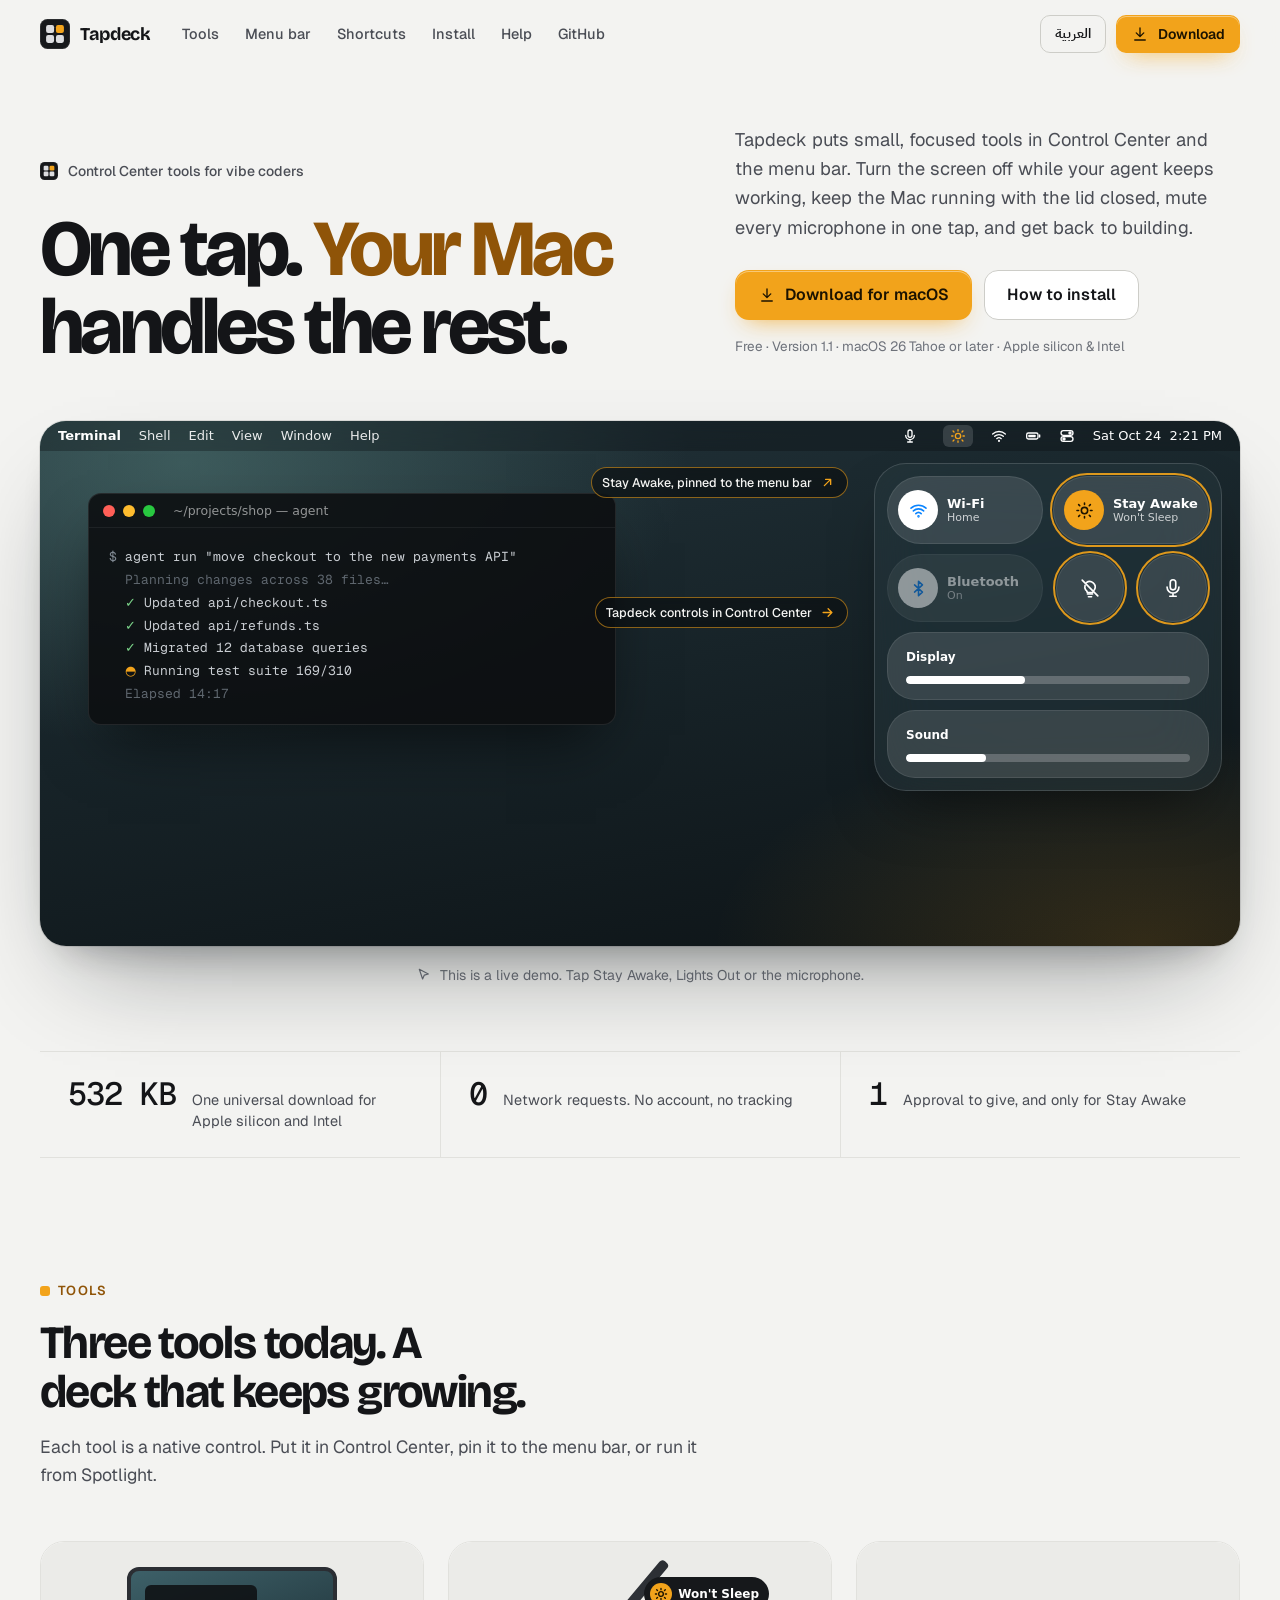
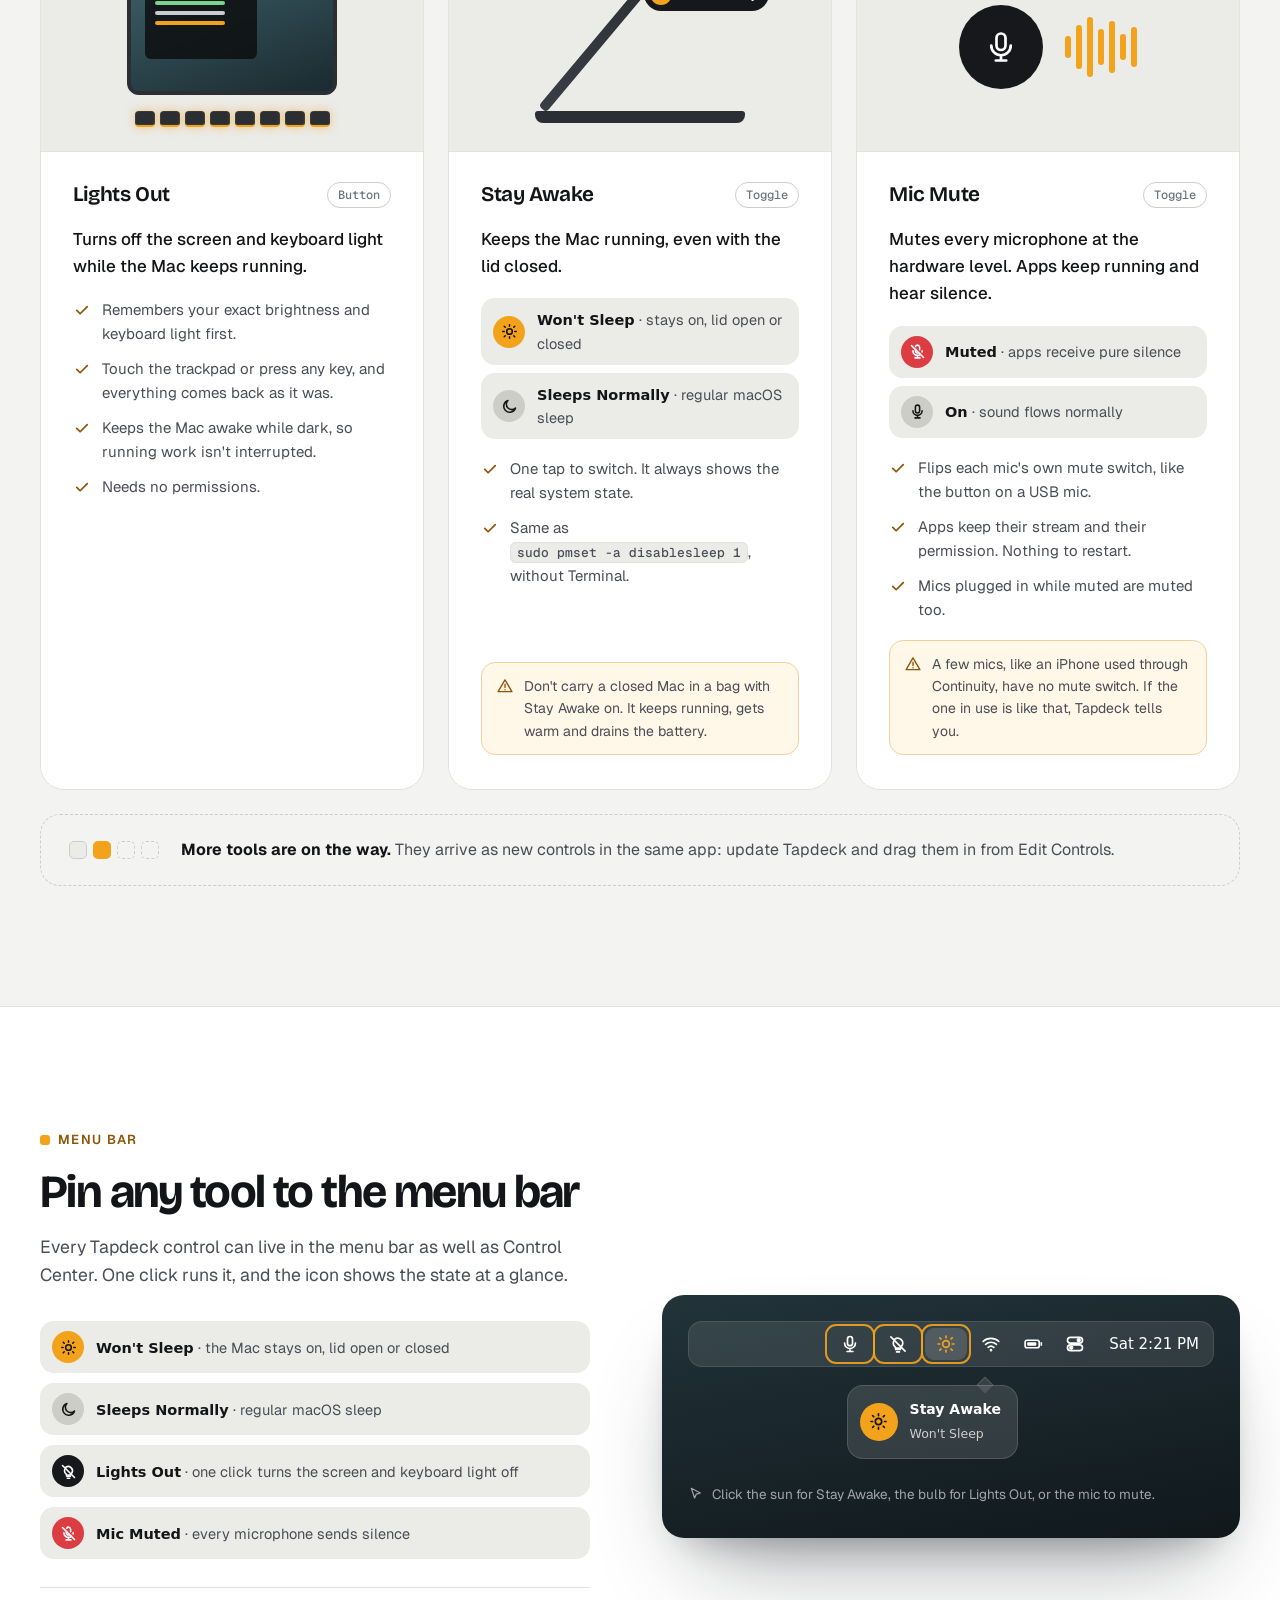
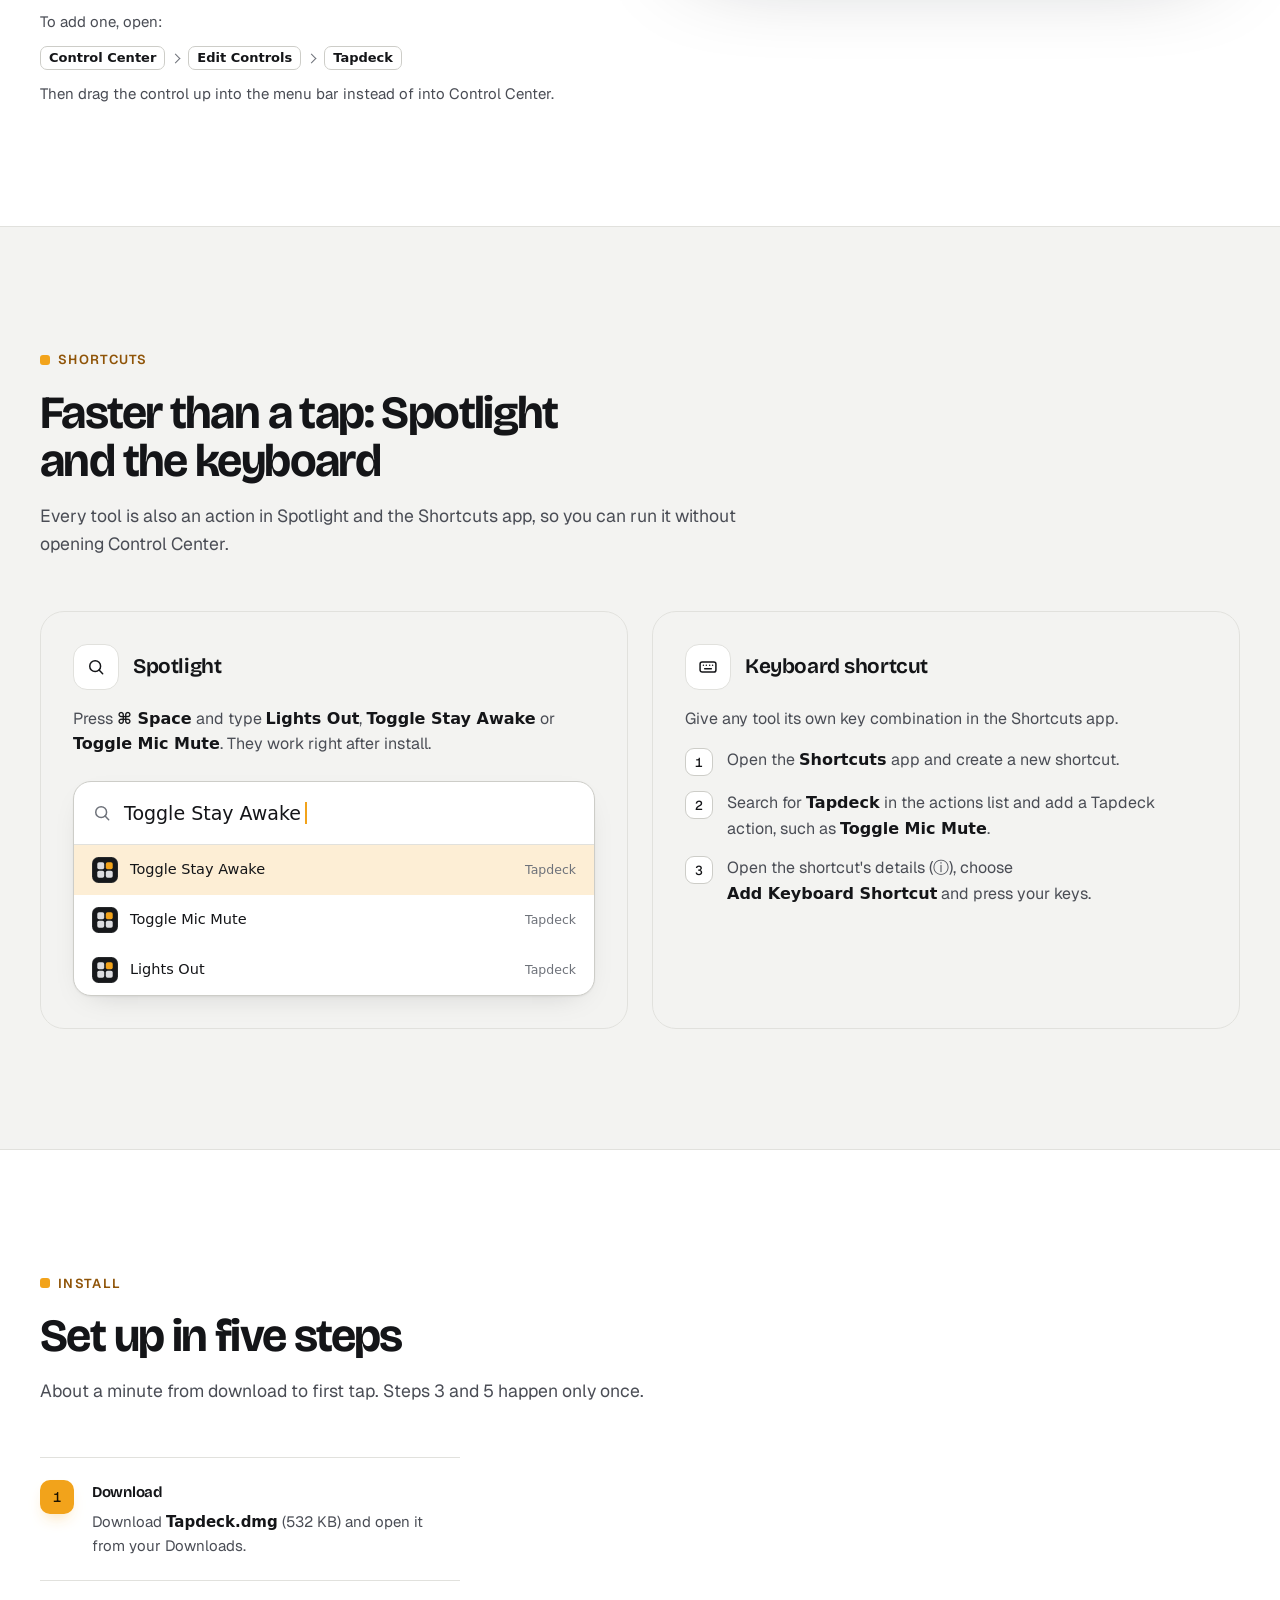
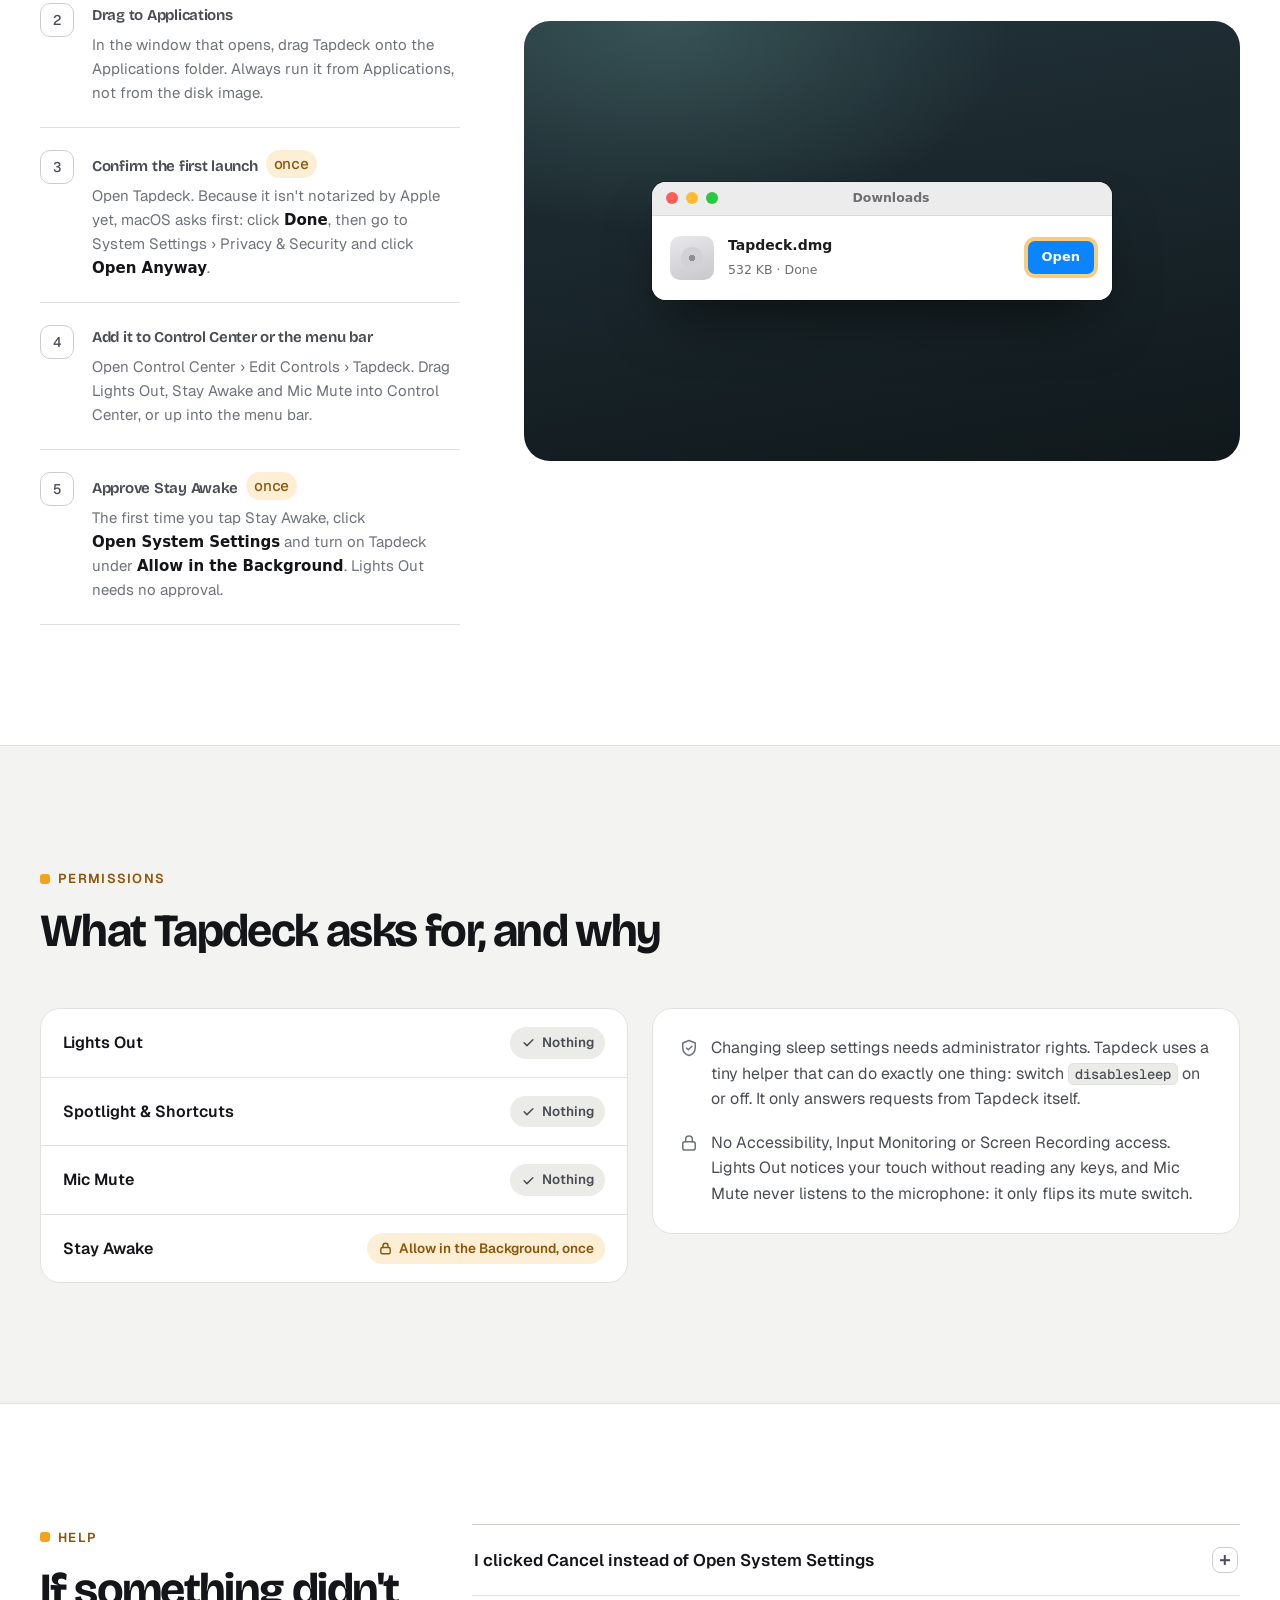
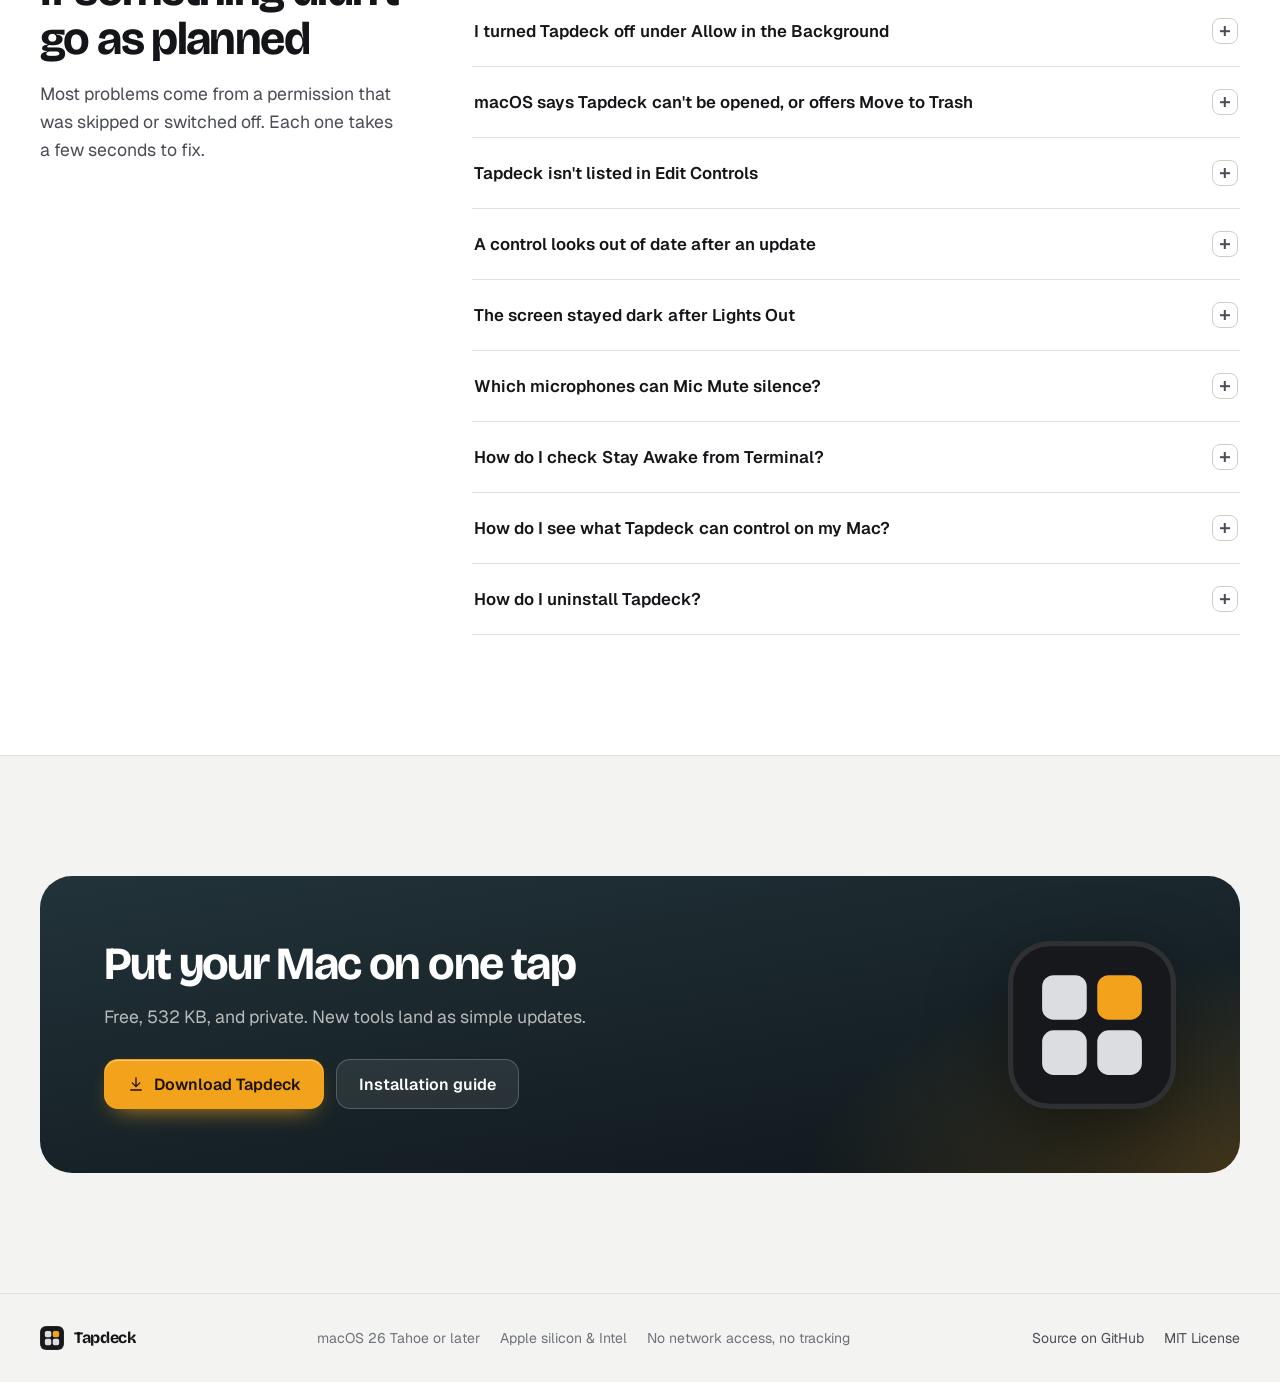
==== commit ecccd13c: "Add Mic Mute: one-tap hardware mute for every microphone Mic Mute flips each input device's own Core" ====
--- a/site/index.html
+++ b/site/index.html
@@ -46,6 +46,7 @@
     --amber-ink: #1C1300;
     --amber-text: #8F5408;
     --amber-soft: #FCEFD6;
+    --red: #DC3D43;
     --graphite: #16181B;
     --note-bg: #FFF7E8;
     --note-line: #EED3A1;
@@ -68,7 +69,7 @@
     :root:not([data-theme="light"]) {
       --paper: #0E0F11; --surface: #15171A; --surface-2: #1C1F23; --ink: #EFEFEC; --ink-2: #B3B6BC; --ink-3: #878B93;
       --line: #24272C; --line-strong: #33373D; --amber-text: #F5B54B; --amber-soft: rgba(242, 163, 27, .12);
-      --note-bg: rgba(242, 163, 27, .07); --note-line: rgba(242, 163, 27, .28); --code-bg: #08090A;
+      --note-bg: rgba(242, 163, 27, .07); --note-line: rgba(242, 163, 27, .28); --code-bg: #08090A; --red: #FF6369;
       --shadow-lg: 0 50px 100px -40px rgba(0, 0, 0, .8), 0 20px 40px -24px rgba(0, 0, 0, .6);
       --shadow-sm: 0 1px 2px rgba(0, 0, 0, .4), 0 10px 30px -18px rgba(0, 0, 0, .7);
       color-scheme: dark;
@@ -77,7 +78,7 @@
   :root[data-theme="dark"] {
     --paper: #0E0F11; --surface: #15171A; --surface-2: #1C1F23; --ink: #EFEFEC; --ink-2: #B3B6BC; --ink-3: #878B93;
     --line: #24272C; --line-strong: #33373D; --amber-text: #F5B54B; --amber-soft: rgba(242, 163, 27, .12);
-    --note-bg: rgba(242, 163, 27, .07); --note-line: rgba(242, 163, 27, .28); --code-bg: #08090A;
+    --note-bg: rgba(242, 163, 27, .07); --note-line: rgba(242, 163, 27, .28); --code-bg: #08090A; --red: #FF6369;
     --shadow-lg: 0 50px 100px -40px rgba(0, 0, 0, .8), 0 20px 40px -24px rgba(0, 0, 0, .6);
     --shadow-sm: 0 1px 2px rgba(0, 0, 0, .4), 0 10px 30px -18px rgba(0, 0, 0, .7);
     color-scheme: dark;
@@ -235,6 +236,9 @@
   .stay .bub { background: rgba(255, 255, 255, .22); color: #fff; }
   .stay-on .stay .bub { background: var(--amber); color: var(--amber-ink); }
   [data-stay-scope]:not(.stay-on) .when-on, [data-stay-scope].stay-on .when-off { display: none !important; }
+  [data-mic-scope]:not(.mic-muted) .when-muted, [data-mic-scope].mic-muted .when-live { display: none !important; }
+  .mic-muted .mic-t { background: #E5484D; }
+  .mic-muted .mb-mic { color: #FF6369; background: rgba(255, 255, 255, .14); }
   .tag {
     position: absolute; z-index: 2; display: inline-flex; align-items: center; gap: 8px; padding: 7px 12px 7px 10px; border-radius: 999px;
     background: rgba(10, 13, 15, .62); border: 1px solid rgba(242, 163, 27, .55); font: 500 12.5px/1.2 var(--body); color: #F4F4F2;
@@ -275,7 +279,7 @@
   h3 { font: 650 1.3rem/1.25 var(--display); letter-spacing: -.02em; }
 
   /* Tools */
-  .tools { display: grid; grid-template-columns: repeat(2, minmax(0, 1fr)); gap: 24px; }
+  .tools { display: grid; grid-template-columns: repeat(3, minmax(0, 1fr)); gap: 24px; }
   .tool { display: flex; flex-direction: column; border-radius: 24px; background: var(--surface); border: 1px solid var(--line); overflow: hidden; transition: transform .3s var(--ease), box-shadow .3s var(--ease); }
   .band .tool { background: var(--paper); }
   .tool:hover { transform: translateY(-3px); box-shadow: var(--shadow-sm); }
@@ -295,6 +299,7 @@
   .dot.sun { background: var(--amber); color: var(--amber-ink); }
   .dot.moon { background: var(--line-strong); color: var(--ink); }
   .dot.bulb { background: var(--graphite); color: #fff; }
+  .dot.mic { background: var(--red); color: #fff; }
   .note { display: flex; gap: 10px; padding: 12px 14px; border-radius: 14px; background: var(--note-bg); border: 1px solid var(--note-line); color: var(--ink-2); font-size: 14px; margin-top: auto; }
   .note .icon { width: 18px; height: 18px; margin-top: 2px; color: var(--amber-text); }
   .more { margin-top: 24px; display: flex; align-items: center; gap: 22px; padding: 22px 28px; border-radius: 20px; border: 1px dashed var(--line-strong); color: var(--ink-2); }
@@ -321,6 +326,16 @@
   .laptop .glow span { width: 22px; height: 22px; border-radius: 50%; display: grid; place-items: center; background: var(--amber); color: var(--amber-ink); }
   .laptop .glow .icon { width: 14px; height: 14px; stroke-width: 2.4; }
   .tool:hover .laptop .lid { transform: rotate(0deg); }
+  .micviz { display: flex; align-items: center; gap: 22px; }
+  .micviz .mic { width: 84px; height: 84px; border-radius: 50%; display: grid; place-items: center; background: var(--graphite); color: #fff; transition: background-color .4s ease; }
+  .micviz .mic .icon { width: 36px; height: 36px; }
+  .micviz .mic .off, .tool:hover .micviz .mic .on { display: none; }
+  .tool:hover .micviz .mic .off { display: block; }
+  .tool:hover .micviz .mic { background: var(--red); }
+  .micviz .level { display: flex; align-items: center; gap: 5px; height: 64px; }
+  .micviz .level i { width: 6px; height: var(--h); border-radius: 3px; background: var(--amber); transition: height .4s var(--ease), background-color .4s ease; animation: level 1.1s ease-in-out var(--d) infinite alternate; }
+  @keyframes level { from { transform: scaleY(.5); } to { transform: scaleY(1); } }
+  .tool:hover .micviz .level i { height: 4px; background: var(--line-strong); animation: none; }
 
   /* Menu bar section */
   .split { display: grid; grid-template-columns: minmax(0, 1fr) minmax(0, 1.05fr); gap: 72px; align-items: center; }
@@ -573,6 +588,7 @@
     .hero-top { grid-template-columns: 1fr; }
     .split, .help, .perm { grid-template-columns: minmax(0, 1fr); gap: 48px; }
     .help .head { position: static; }
+    .tools { grid-template-columns: minmax(0, 1fr); }
     .stepper { grid-template-columns: minmax(0, 1fr); }
     .step { display: block; }
     .step-head { width: 100%; cursor: default; color: var(--ink-2); }
@@ -642,6 +658,8 @@
     <symbol id="i-warn" viewBox="0 0 24 24"><path d="M12 3.8L2.8 19.5h18.4L12 3.8z"/><path d="M12 9.5v4.5M12 17h.01"/></symbol>
     <symbol id="i-shield" viewBox="0 0 24 24"><path d="M12 3l7.5 3v5.5c0 4.6-3.1 8.3-7.5 9.5-4.4-1.2-7.5-4.9-7.5-9.5V6L12 3z"/><path d="M9 12l2.2 2.2L15.5 10"/></symbol>
     <symbol id="i-lock" viewBox="0 0 24 24"><rect x="4.5" y="10.5" width="15" height="10" rx="2.5"/><path d="M8 10.5V7.5a4 4 0 0 1 8 0v3"/></symbol>
+    <symbol id="i-mic" viewBox="0 0 24 24"><rect x="9" y="3" width="6" height="11" rx="3"/><path d="M5.5 11a6.5 6.5 0 0 0 13 0M12 17.5V21M8.5 21h7"/></symbol>
+    <symbol id="i-mic-off" viewBox="0 0 24 24"><path d="M15 9.5V6a3 3 0 0 0-5.7-1.3M9 9v2a3 3 0 0 0 4.7 2.5M5.5 11a6.5 6.5 0 0 0 10.6 5M18.4 12.6c.1-.5.1-1 .1-1.6M12 17.5V21M8.5 21h7"/><path d="M3.5 3.5l17 17"/></symbol>
     <symbol id="i-keyboard" viewBox="0 0 24 24"><rect x="2.5" y="6" width="19" height="12" rx="2.5"/><path d="M6.5 10h.01M10 10h.01M14 10h.01M17.5 10h.01M8 14h8"/></symbol>
     <symbol id="i-arrow-up" viewBox="0 0 24 24"><path d="M12 19V5M6 11l6-6 6 6"/></symbol>
     <symbol id="i-arrow-right" viewBox="0 0 24 24"><path d="M5 12h14M13 6l6 6-6 6"/></symbol>
@@ -694,8 +712,8 @@
           </h1>
         </div>
         <div class="hero-side">
-          <p class="lead" lang="en">Tapdeck puts small, focused tools in Control Center and the menu bar. Turn the screen off while your agent keeps working, keep the Mac running with the lid closed, and get back to building.</p>
-          <p class="lead" lang="ar">يضع Tapdeck أدوات صغيرة ومركّزة في Control Center وشريط القوائم. أطفئ الشاشة ووكيلك البرمجي يكمل عمله، وأبقِ الماك شغّالاً والغطاء مغلق، ثم ارجع لما تبنيه.</p>
+          <p class="lead" lang="en">Tapdeck puts small, focused tools in Control Center and the menu bar. Turn the screen off while your agent keeps working, keep the Mac running with the lid closed, mute every microphone in one tap, and get back to building.</p>
+          <p class="lead" lang="ar">يضع Tapdeck أدوات صغيرة ومركّزة في Control Center وشريط القوائم. أطفئ الشاشة ووكيلك البرمجي يكمل عمله، وأبقِ الماك شغّالاً والغطاء مغلق، واكتم كل الميكروفونات بضغطة، ثم ارجع لما تبنيه.</p>
           <div class="cta">
             <a class="btn btn-primary" href="https://github.com/Devehab/Tapdeck/releases/latest/download/Tapdeck.dmg">
               <svg class="icon" aria-hidden="true"><use href="#i-download"/></svg>
@@ -703,16 +721,19 @@
             </a>
             <a class="btn btn-ghost" href="#install"><span lang="en">How to install</span><span lang="ar">طريقة التثبيت</span></a>
           </div>
-          <p class="meta" lang="en">Free · Version 1.0 · macOS 26 Tahoe or later · Apple silicon &amp; Intel</p>
-          <p class="meta" lang="ar">مجاني · الإصدار 1.0 · <bdi>macOS 26 Tahoe</bdi> أو أحدث · Apple silicon و Intel</p>
+          <p class="meta" lang="en">Free · Version 1.1 · macOS 26 Tahoe or later · Apple silicon &amp; Intel</p>
+          <p class="meta" lang="ar">مجاني · الإصدار 1.1 · <bdi>macOS 26 Tahoe</bdi> أو أحدث · Apple silicon و Intel</p>
         </div>
       </div>
 
       <div class="stage-wrap">
-        <div class="stage stay-on" dir="ltr" data-stay-scope data-dark-scope>
+        <div class="stage stay-on" dir="ltr" data-stay-scope data-mic-scope data-dark-scope>
           <div class="mb">
             <div class="mb-left" aria-hidden="true"><b>Terminal</b><span>Shell</span><span>Edit</span><span>View</span><span>Window</span><span>Help</span></div>
             <div class="mb-right">
+              <button class="mb-item mb-mic" type="button" data-mic-toggle aria-pressed="false" aria-label="Mic Mute">
+                <svg class="icon when-live" aria-hidden="true"><use href="#i-mic"/></svg><svg class="icon when-muted" aria-hidden="true"><use href="#i-mic-off"/></svg>
+              </button>
               <button class="mb-item mb-stay" type="button" data-stay-toggle aria-pressed="true" aria-label="Stay Awake">
                 <svg class="icon when-on" aria-hidden="true"><use href="#i-sun"/></svg><svg class="icon when-off" aria-hidden="true"><use href="#i-moon"/></svg>
               </button>
@@ -750,7 +771,9 @@
             <button class="t round ours" type="button" data-lights aria-label="Lights Out">
               <svg class="icon" aria-hidden="true"><use href="#i-bulb-off"/></svg>
             </button>
-            <div class="t round muted" aria-hidden="true"><svg class="icon"><use href="#i-screen"/></svg></div>
+            <button class="t round ours mic-t" type="button" data-mic-toggle aria-pressed="false" aria-label="Mic Mute">
+              <svg class="icon when-live" aria-hidden="true"><use href="#i-mic"/></svg><svg class="icon when-muted" aria-hidden="true"><use href="#i-mic-off"/></svg>
+            </button>
             <div class="t full" aria-hidden="true"><div class="bar-row">Display</div><div class="bar" style="--v: 42%"></div></div>
             <div class="t full" aria-hidden="true"><div class="bar-row">Sound</div><div class="bar" style="--v: 28%"></div></div>
           </div>
@@ -764,8 +787,8 @@
         </div>
         <p class="stage-hint">
           <svg class="icon" aria-hidden="true"><use href="#i-pointer"/></svg>
-          <span lang="en">This is a live demo. Tap Stay Awake or Lights Out.</span>
-          <span lang="ar">هذا عرض تفاعلي. اضغط Stay Awake أو Lights Out.</span>
+          <span lang="en">This is a live demo. Tap Stay Awake, Lights Out or the microphone.</span>
+          <span lang="ar">هذا عرض تفاعلي. اضغط Stay Awake أو Lights Out أو الميكروفون.</span>
         </p>
       </div>
 
@@ -782,7 +805,7 @@
     <div class="wrap">
       <div class="head rv">
         <span class="kicker"><span lang="en">Tools</span><span lang="ar">الأدوات</span></span>
-        <h2><span lang="en">Two tools today. A deck that keeps growing.</span><span lang="ar">أداتان اليوم، ومجموعة تكبر باستمرار.</span></h2>
+        <h2><span lang="en">Three tools today. A deck that keeps growing.</span><span lang="ar">ثلاث أدوات اليوم، ومجموعة تكبر باستمرار.</span></h2>
         <p lang="en">Each tool is a native control. Put it in Control Center, pin it to the menu bar, or run it from Spotlight.</p>
         <p lang="ar">كل أداة زر أصلي في macOS. ضعه في Control Center، أو ثبّته في شريط القوائم، أو شغّله من Spotlight.</p>
       </div>
@@ -828,6 +851,34 @@
             </div>
           </div>
         </article>
+
+        <article class="tool rv">
+          <div class="viz" aria-hidden="true">
+            <div class="micviz">
+              <span class="mic"><svg class="icon on"><use href="#i-mic"/></svg><svg class="icon off"><use href="#i-mic-off"/></svg></span>
+              <span class="level"><i style="--h: 22px; --d: 0s"></i><i style="--h: 44px; --d: .2s"></i><i style="--h: 60px; --d: .4s"></i><i style="--h: 36px; --d: .1s"></i><i style="--h: 52px; --d: .3s"></i><i style="--h: 26px; --d: .5s"></i><i style="--h: 40px; --d: .15s"></i></span>
+            </div>
+          </div>
+          <div class="tool-body">
+            <div class="tool-title"><h3>Mic Mute</h3><span class="chip"><span lang="en">Toggle</span><span lang="ar">زر تبديل</span></span></div>
+            <p class="tool-lead" lang="en">Mutes every microphone at the hardware level. Apps keep running and hear silence.</p>
+            <p class="tool-lead" lang="ar">يكتم كل الميكروفونات على مستوى الجهاز. تبقى التطبيقات شغّالة وتسمع صمتاً.</p>
+            <div class="states">
+              <div class="state"><span class="dot mic"><svg class="icon" aria-hidden="true"><use href="#i-mic-off"/></svg></span><span><b>Muted</b> · <span lang="en">apps receive pure silence</span><span lang="ar">التطبيقات تستقبل صمتاً تاماً</span></span></div>
+              <div class="state"><span class="dot moon"><svg class="icon" aria-hidden="true"><use href="#i-mic"/></svg></span><span><b>On</b> · <span lang="en">sound flows normally</span><span lang="ar">الصوت يمر بشكل طبيعي</span></span></div>
+            </div>
+            <ul class="checks">
+              <li><svg class="icon" aria-hidden="true"><use href="#i-check"/></svg><span lang="en">Flips each mic's own mute switch, like the button on a USB mic.</span><span lang="ar">يستخدم مفتاح الكتم الخاص بكل ميكروفون، مثل زر الكتم في الميكروفون الخارجي.</span></li>
+              <li><svg class="icon" aria-hidden="true"><use href="#i-check"/></svg><span lang="en">Apps keep their stream and their permission. Nothing to restart.</span><span lang="ar">تحتفظ التطبيقات باتصالها وصلاحيتها، ولا شيء يحتاج إعادة تشغيل.</span></li>
+              <li><svg class="icon" aria-hidden="true"><use href="#i-check"/></svg><span lang="en">Mics plugged in while muted are muted too.</span><span lang="ar">أي ميكروفون توصله أثناء الكتم يُكتم أيضاً.</span></li>
+            </ul>
+            <div class="note">
+              <svg class="icon" aria-hidden="true"><use href="#i-warn"/></svg>
+              <span lang="en">A few mics, like an iPhone used through Continuity, have no mute switch. If the one in use is like that, Tapdeck tells you.</span>
+              <span lang="ar">بعض الميكروفونات، مثل الآيفون عبر Continuity، ليس فيها مفتاح كتم. إذا كان الميكروفون المستخدم منها، يخبرك Tapdeck بذلك.</span>
+            </div>
+          </div>
+        </article>
       </div>
 
       <div class="more rv">
@@ -850,6 +901,7 @@
           <div class="state"><span class="dot sun"><svg class="icon" aria-hidden="true"><use href="#i-sun"/></svg></span><span><b>Won't Sleep</b> · <span lang="en">the Mac stays on, lid open or closed</span><span lang="ar">الماك يبقى شغّالاً، والغطاء مفتوح أو مغلق</span></span></div>
           <div class="state"><span class="dot moon"><svg class="icon" aria-hidden="true"><use href="#i-moon"/></svg></span><span><b>Sleeps Normally</b> · <span lang="en">regular macOS sleep</span><span lang="ar">ينام كالعادة</span></span></div>
           <div class="state"><span class="dot bulb"><svg class="icon" aria-hidden="true"><use href="#i-bulb-off"/></svg></span><span><b>Lights Out</b> · <span lang="en">one click turns the screen and keyboard light off</span><span lang="ar">ضغطة واحدة تطفئ الشاشة وإضاءة الكيبورد</span></span></div>
+          <div class="state"><span class="dot mic"><svg class="icon" aria-hidden="true"><use href="#i-mic-off"/></svg></span><span><b>Mic Muted</b> · <span lang="en">every microphone sends silence</span><span lang="ar">كل الميكروفونات ترسل صمتاً</span></span></div>
         </div>
         <div class="how">
           <span lang="en">To add one, open:</span><span lang="ar">لإضافة زر، افتح:</span>
@@ -859,8 +911,9 @@
         </div>
       </div>
 
-      <div class="menubar-demo rv stay-on" dir="ltr" data-stay-scope data-dark-scope>
+      <div class="menubar-demo rv stay-on" dir="ltr" data-stay-scope data-mic-scope data-dark-scope>
         <div class="mbz">
+          <button class="mb-item mb-mic ours" type="button" data-mic-toggle aria-pressed="false" aria-label="Mic Mute"><svg class="icon when-live" aria-hidden="true"><use href="#i-mic"/></svg><svg class="icon when-muted" aria-hidden="true"><use href="#i-mic-off"/></svg></button>
           <button class="mb-item ours" type="button" data-lights aria-label="Lights Out"><svg class="icon" aria-hidden="true"><use href="#i-bulb-off"/></svg></button>
           <button class="mb-item mb-stay ours" type="button" data-stay-toggle aria-pressed="true" aria-label="Stay Awake">
             <svg class="icon when-on" aria-hidden="true"><use href="#i-sun"/></svg><svg class="icon when-off" aria-hidden="true"><use href="#i-moon"/></svg>
@@ -876,8 +929,8 @@
         </div>
         <p class="caption">
           <svg class="icon" aria-hidden="true"><use href="#i-pointer"/></svg>
-          <span lang="en">Click the sun to switch Stay Awake, or the bulb for Lights Out.</span>
-          <span lang="ar">اضغط على الشمس لتبديل Stay Awake، أو على المصباح لـ Lights Out.</span>
+          <span lang="en">Click the sun for Stay Awake, the bulb for Lights Out, or the mic to mute.</span>
+          <span lang="ar">اضغط الشمس لـ Stay Awake، أو المصباح لـ Lights Out، أو الميكروفون للكتم.</span>
         </p>
         <div class="blackout" aria-live="polite">
           <p><span lang="en">Lights out. Move the pointer or press a key to wake.</span><span lang="ar">الإضاءة مطفأة. حرّك المؤشر أو اضغط أي زر لإعادتها.</span></p>
@@ -898,11 +951,12 @@
       <div class="pair">
         <div class="panel rv">
           <div class="panel-title"><span class="tile-ico"><svg class="icon" aria-hidden="true"><use href="#i-search"/></svg></span><h3>Spotlight</h3></div>
-          <p lang="en">Press <span class="ui">⌘ Space</span> and type <span class="ui">Lights Out</span> or <span class="ui">Toggle Stay Awake</span>. Both work right after install.</p>
-          <p lang="ar">اضغط <span class="ui">⌘ Space</span> واكتب <span class="ui">Lights Out</span> أو <span class="ui">Toggle Stay Awake</span>. الاثنان يعملان مباشرة بعد التثبيت.</p>
+          <p lang="en">Press <span class="ui">⌘ Space</span> and type <span class="ui">Lights Out</span>, <span class="ui">Toggle Stay Awake</span> or <span class="ui">Toggle Mic Mute</span>. They work right after install.</p>
+          <p lang="ar">اضغط <span class="ui">⌘ Space</span> واكتب <span class="ui">Lights Out</span> أو <span class="ui">Toggle Stay Awake</span> أو <span class="ui">Toggle Mic Mute</span>. تعمل مباشرة بعد التثبيت.</p>
           <div class="spot" aria-hidden="true">
             <div class="field"><svg class="icon"><use href="#i-search"/></svg>Toggle Stay Awake<span class="caret"></span></div>
             <div class="res on"><svg viewBox="0 0 32 32"><use href="#i-logo"/></svg>Toggle Stay Awake<small>Tapdeck</small></div>
+            <div class="res"><svg viewBox="0 0 32 32"><use href="#i-logo"/></svg>Toggle Mic Mute<small>Tapdeck</small></div>
             <div class="res"><svg viewBox="0 0 32 32"><use href="#i-logo"/></svg>Lights Out<small>Tapdeck</small></div>
           </div>
         </div>
@@ -912,7 +966,7 @@
           <p lang="ar">خصّص لأي أداة مجموعة أزرار خاصة بها من تطبيق Shortcuts.</p>
           <ol class="numbered">
             <li><div lang="en">Open the <span class="ui">Shortcuts</span> app and create a new shortcut.</div><div lang="ar">افتح تطبيق <span class="ui">Shortcuts</span> وأنشئ اختصاراً جديداً.</div></li>
-            <li><div lang="en">Search for <span class="ui">Tapdeck</span> in the actions list and add <span class="ui">Lights Out</span> or <span class="ui">Toggle Stay Awake</span>.</div><div lang="ar">ابحث عن <span class="ui">Tapdeck</span> في قائمة الإجراءات وأضف <span class="ui">Lights Out</span> أو <span class="ui">Toggle Stay Awake</span>.</div></li>
+            <li><div lang="en">Search for <span class="ui">Tapdeck</span> in the actions list and add a Tapdeck action, such as <span class="ui">Toggle Mic Mute</span>.</div><div lang="ar">ابحث عن <span class="ui">Tapdeck</span> في قائمة الإجراءات وأضف أحد إجراءات Tapdeck، مثل <span class="ui">Toggle Mic Mute</span>.</div></li>
             <li><div lang="en">Open the shortcut's details (ⓘ), choose <span class="ui">Add Keyboard Shortcut</span> and press your keys.</div><div lang="ar">افتح تفاصيل الاختصار (ⓘ)، واختر <span class="ui">Add Keyboard Shortcut</span> ثم اضغط الأزرار التي تريدها.</div></li>
           </ol>
         </div>
@@ -994,8 +1048,8 @@
             <span class="step-num">4</span>
             <span class="step-copy">
               <b><span lang="en">Add it to Control Center or the menu bar</span><span lang="ar">أضفه إلى Control Center أو شريط القوائم</span></b>
-              <span lang="en">Open Control Center › Edit Controls › Tapdeck. Drag Lights Out and Stay Awake into Control Center, or up into the menu bar.</span>
-              <span lang="ar">افتح Control Center › Edit Controls › Tapdeck. اسحب Lights Out و Stay Awake إلى Control Center، أو إلى شريط القوائم في الأعلى.</span>
+              <span lang="en">Open Control Center › Edit Controls › Tapdeck. Drag Lights Out, Stay Awake and Mic Mute into Control Center, or up into the menu bar.</span>
+              <span lang="ar">افتح Control Center › Edit Controls › Tapdeck. اسحب Lights Out و Stay Awake و Mic Mute إلى Control Center، أو إلى شريط القوائم في الأعلى.</span>
             </span>
           </button>
           <div class="step-visual" aria-hidden="true">
@@ -1010,6 +1064,7 @@
                   <b>Tapdeck</b>
                   <div class="edit-ctrls">
                     <figure><span class="mini-round"><svg class="icon"><use href="#i-bulb-off"/></svg></span>Lights Out</figure>
+                    <figure><span class="mini-round"><svg class="icon"><use href="#i-mic-off"/></svg></span>Mic Mute</figure>
                     <figure><span class="mini-wide"><span class="b"><svg class="icon"><use href="#i-sun"/></svg></span>Stay Awake</span>Stay Awake</figure>
                   </div>
                   <div class="drops"><span><svg class="icon"><use href="#i-arrow-up"/></svg>Menu Bar</span><span><svg class="icon"><use href="#i-arrow-right"/></svg>Control Center</span></div>
@@ -1054,11 +1109,12 @@
         <div class="ptable rv">
           <div class="prow"><span>Lights Out</span><span class="badge none"><svg class="icon" aria-hidden="true"><use href="#i-check"/></svg><span lang="en">Nothing</span><span lang="ar">لا شيء</span></span></div>
           <div class="prow"><span><span lang="en">Spotlight &amp; Shortcuts</span><span lang="ar">Spotlight و Shortcuts</span></span><span class="badge none"><svg class="icon" aria-hidden="true"><use href="#i-check"/></svg><span lang="en">Nothing</span><span lang="ar">لا شيء</span></span></div>
+          <div class="prow"><span>Mic Mute</span><span class="badge none"><svg class="icon" aria-hidden="true"><use href="#i-check"/></svg><span lang="en">Nothing</span><span lang="ar">لا شيء</span></span></div>
           <div class="prow"><span>Stay Awake</span><span class="badge needs"><svg class="icon" aria-hidden="true"><use href="#i-lock"/></svg><span lang="en">Allow in the Background, once</span><span lang="ar">Allow in the Background، مرة واحدة</span></span></div>
         </div>
         <div class="why rv">
           <p><svg class="icon" aria-hidden="true"><use href="#i-shield"/></svg><span lang="en">Changing sleep settings needs administrator rights. Tapdeck uses a tiny helper that can do exactly one thing: switch <code>disablesleep</code> on or off. It only answers requests from Tapdeck itself.</span><span lang="ar">تغيير إعدادات النوم يحتاج صلاحيات مدير. لذلك يستخدم Tapdeck برنامجاً مساعداً صغيراً لا يستطيع إلا شيئاً واحداً: تشغيل <code>disablesleep</code> أو إيقافه، ولا يقبل الطلبات إلا من Tapdeck نفسه.</span></p>
-          <p><svg class="icon" aria-hidden="true"><use href="#i-lock"/></svg><span lang="en">No Accessibility, Input Monitoring or Screen Recording access. Lights Out notices your touch without reading any keys.</span><span lang="ar">لا يحتاج Accessibility ولا Input Monitoring ولا Screen Recording. يلاحظ Lights Out لمستك دون أن يقرأ أي زر تضغطه.</span></p>
+          <p><svg class="icon" aria-hidden="true"><use href="#i-lock"/></svg><span lang="en">No Accessibility, Input Monitoring or Screen Recording access. Lights Out notices your touch without reading any keys, and Mic Mute never listens to the microphone: it only flips its mute switch.</span><span lang="ar">لا يحتاج Accessibility ولا Input Monitoring ولا Screen Recording. يلاحظ Lights Out لمستك دون أن يقرأ أي زر تضغطه، و Mic Mute لا يستمع للميكروفون أبداً، بل يقلب مفتاح الكتم فقط.</span></p>
         </div>
       </div>
     </div>
@@ -1117,6 +1173,14 @@
           <div class="answer">
             <p lang="en">Move the pointer or press any key; the brightness keys work too. If Tapdeck was quit while the screen was dark, open it again and it restores your saved brightness.</p>
             <p lang="ar">حرّك المؤشر أو اضغط أي زر، وأزرار السطوع تعمل أيضاً. وإذا أُغلق Tapdeck والشاشة مطفأة، افتحه من جديد فيرجّع السطوع المحفوظ.</p>
+          </div>
+        </details>
+        <details>
+          <summary><span lang="en">Which microphones can Mic Mute silence?</span><span lang="ar">ما الميكروفونات التي يستطيع Mic Mute كتمها؟</span><span class="pm" aria-hidden="true"></span></summary>
+          <div class="answer">
+            <p lang="en">Every microphone with a mute switch, which includes the Mac's built-in mic and most USB mics and audio interfaces. A few have no mute or volume control at all, such as an iPhone used through Continuity or a virtual mic from a recording app; if the one in use is like that, Tapdeck tells you. The mute lives in the microphone itself, so it holds even if Tapdeck quits. This lists every mic on your Mac and whether it can be muted:</p>
+            <p lang="ar">كل ميكروفون فيه مفتاح كتم، ومنها ميكروفون الماك الداخلي وأغلب ميكروفونات USB وكروت الصوت. بعضها بلا أي تحكم بالكتم أو الصوت، مثل الآيفون عبر Continuity أو الميكروفونات الافتراضية من برامج التسجيل؛ وإذا كان الميكروفون المستخدم منها، يخبرك Tapdeck بذلك. الكتم محفوظ في الميكروفون نفسه، فيبقى حتى لو أُغلق Tapdeck. هذا الأمر يعرض كل الميكروفونات في جهازك وهل يمكن كتمها:</p>
+            <div class="code"><code>/Applications/Tapdeck.app/Contents/MacOS/Tapdeck --status</code><button class="copy" type="button" data-copy><span class="idle-t"><span lang="en">Copy</span><span lang="ar">نسخ</span></span><span class="done-t"><span lang="en">Copied</span><span lang="ar">تم النسخ</span></span></button></div>
           </div>
         </details>
         <details>
@@ -1141,8 +1205,8 @@
         <details>
           <summary><span lang="en">How do I uninstall Tapdeck?</span><span lang="ar">كيف أحذف Tapdeck؟</span><span class="pm" aria-hidden="true"></span></summary>
           <div class="answer">
-            <p lang="en">Turn Stay Awake off first. Then remove the helper and quit Tapdeck:</p>
-            <p lang="ar">أطفئ Stay Awake أولاً. ثم احذف البرنامج المساعد وأغلق Tapdeck:</p>
+            <p lang="en">Turn Stay Awake and Mic Mute off first. Then remove the helper and quit Tapdeck:</p>
+            <p lang="ar">أطفئ Stay Awake و Mic Mute أولاً. ثم احذف البرنامج المساعد وأغلق Tapdeck:</p>
             <div class="code"><code>/Applications/Tapdeck.app/Contents/MacOS/Tapdeck --unregister-helper</code><button class="copy" type="button" data-copy><span class="idle-t"><span lang="en">Copy</span><span lang="ar">نسخ</span></span><span class="done-t"><span lang="en">Copied</span><span lang="ar">تم النسخ</span></span></button></div>
             <div class="code"><code>pkill -x Tapdeck</code><button class="copy" type="button" data-copy><span class="idle-t"><span lang="en">Copy</span><span lang="ar">نسخ</span></span><span class="done-t"><span lang="en">Copied</span><span lang="ar">تم النسخ</span></span></button></div>
             <p lang="en">Finally, move Tapdeck from Applications to the Trash.</p>
@@ -1221,6 +1285,16 @@
     }
     document.querySelectorAll("[data-stay-toggle]").forEach(function (button) {
       button.addEventListener("click", function () { stayOn = !stayOn; renderStay(); });
+    });
+
+    // Mic Mute: the hero desktop and the menu bar demo share one state
+    var micMuted = false;
+    document.querySelectorAll("[data-mic-toggle]").forEach(function (button) {
+      button.addEventListener("click", function () {
+        micMuted = !micMuted;
+        document.querySelectorAll("[data-mic-scope]").forEach(function (el) { el.classList.toggle("mic-muted", micMuted); });
+        document.querySelectorAll("[data-mic-toggle]").forEach(function (b) { b.setAttribute("aria-pressed", String(micMuted)); });
+      });
     });
 
     // Lights Out: like the real tool, ignore input briefly, then any input wakes the screen
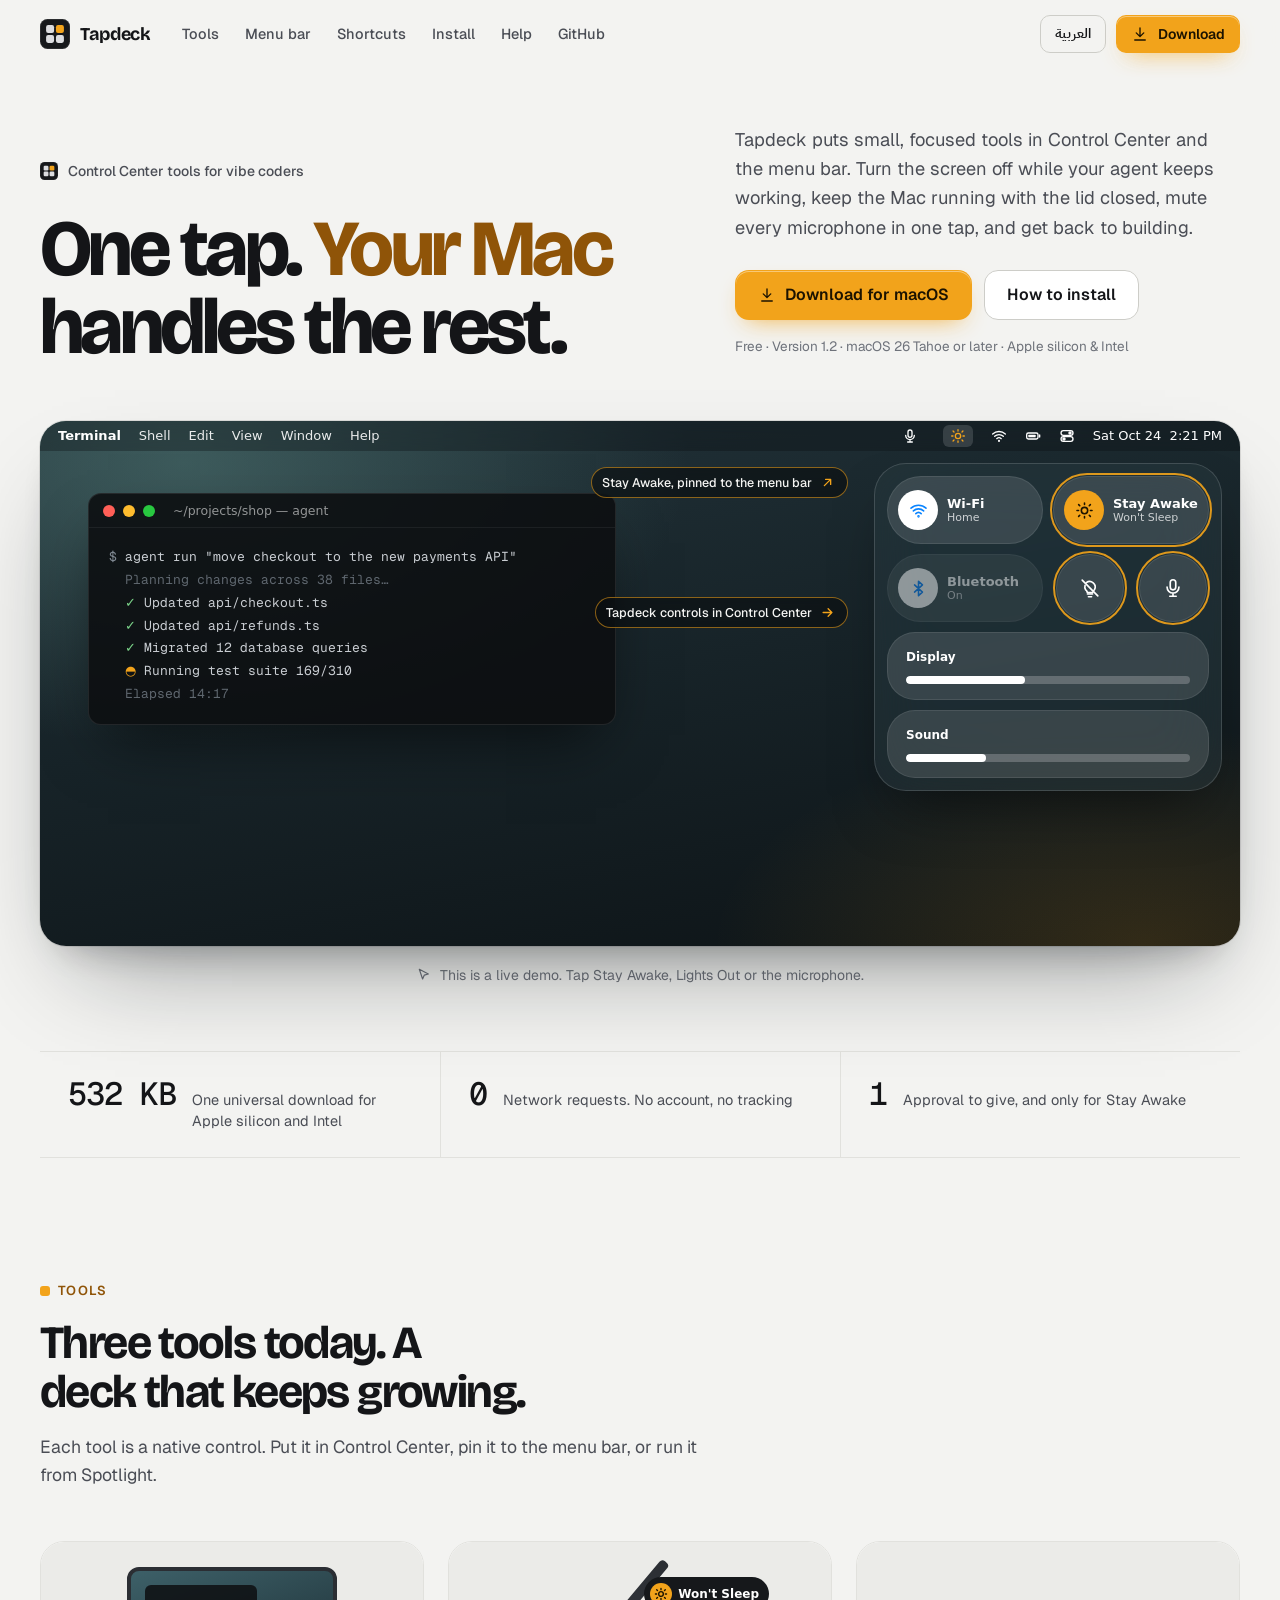
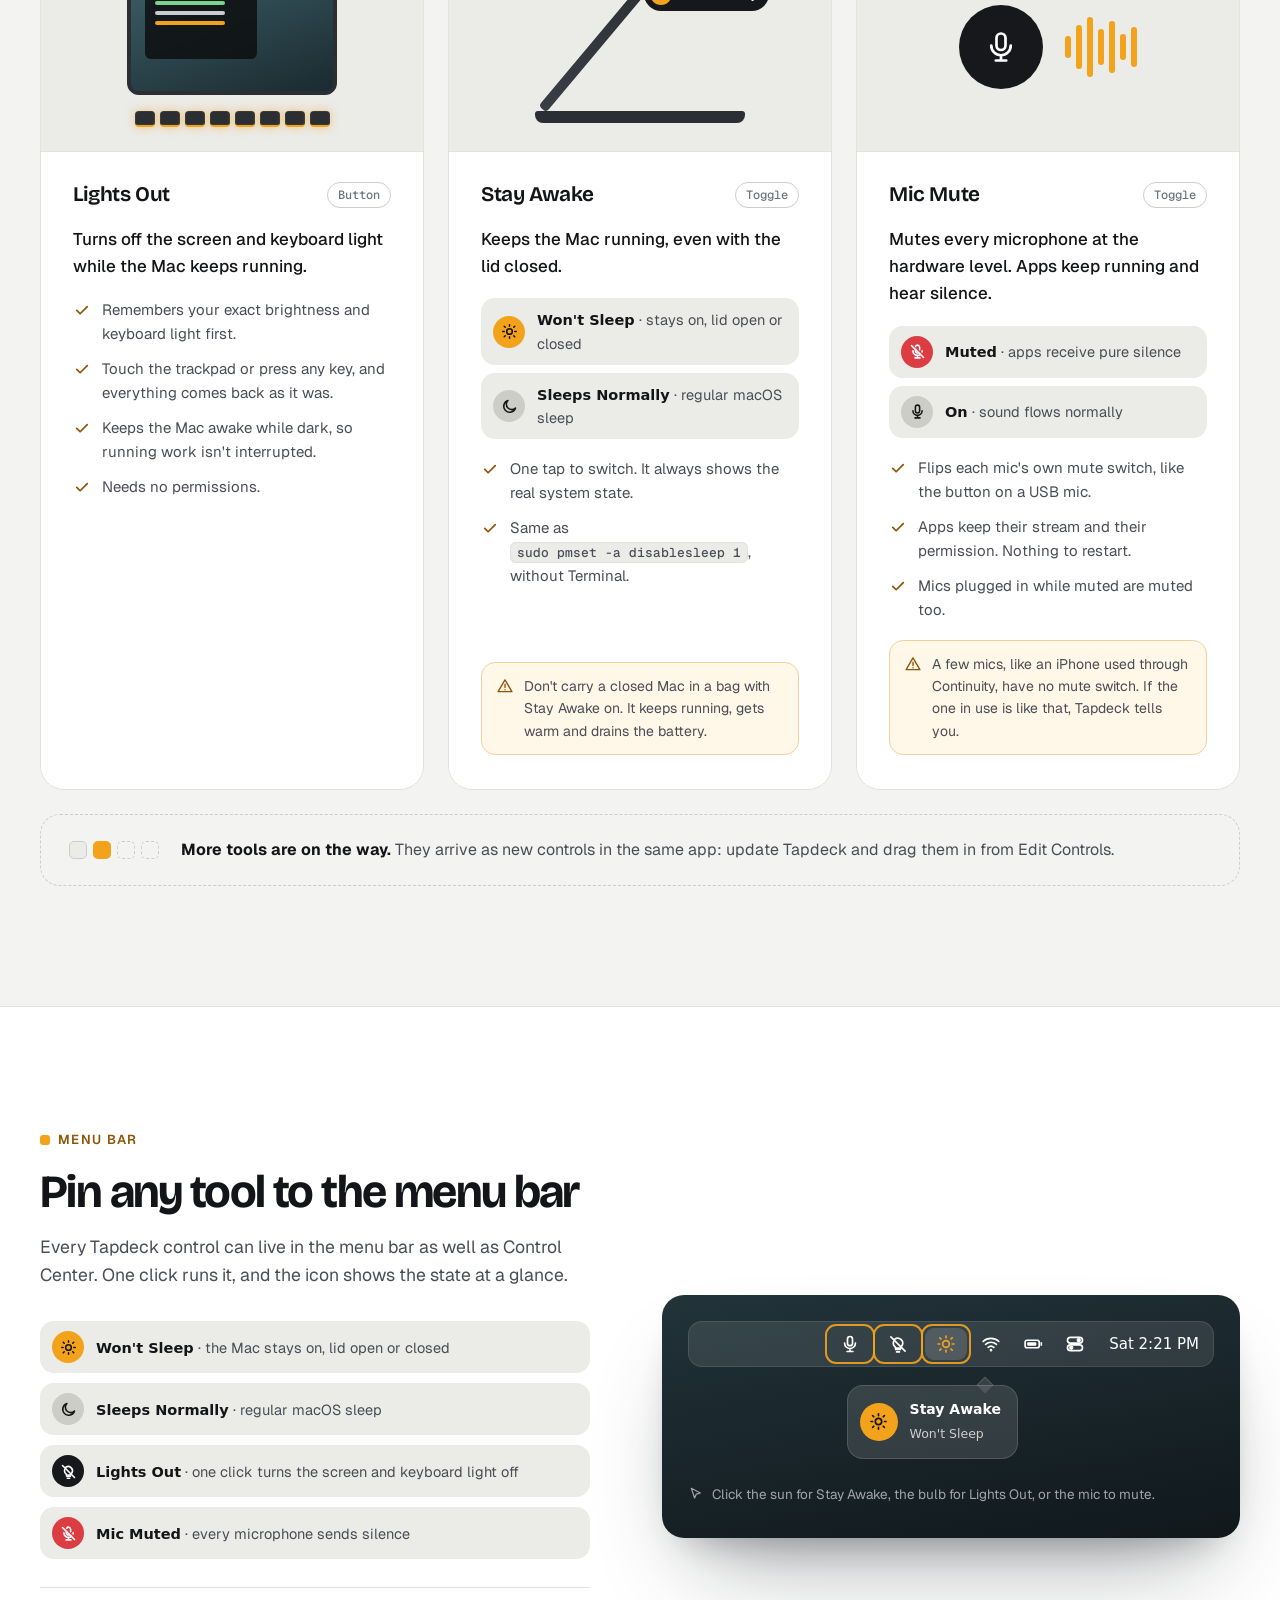
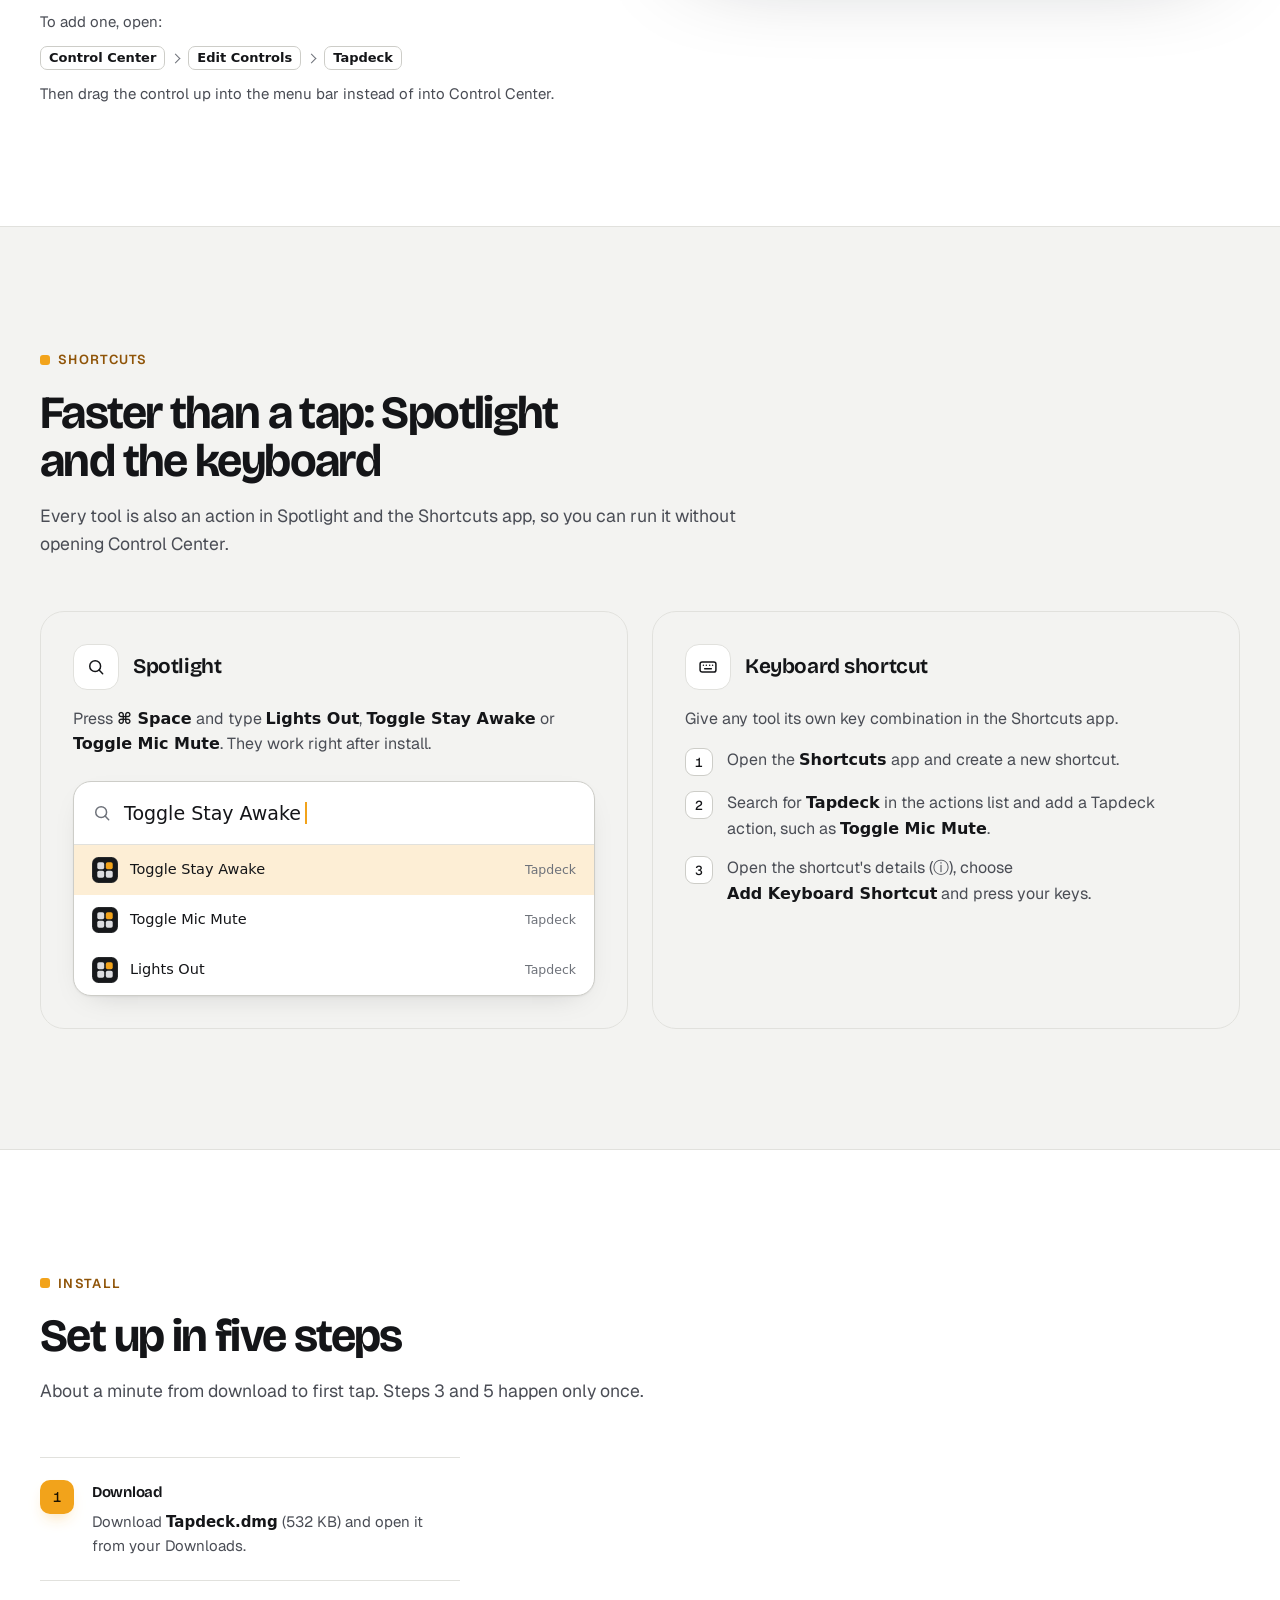
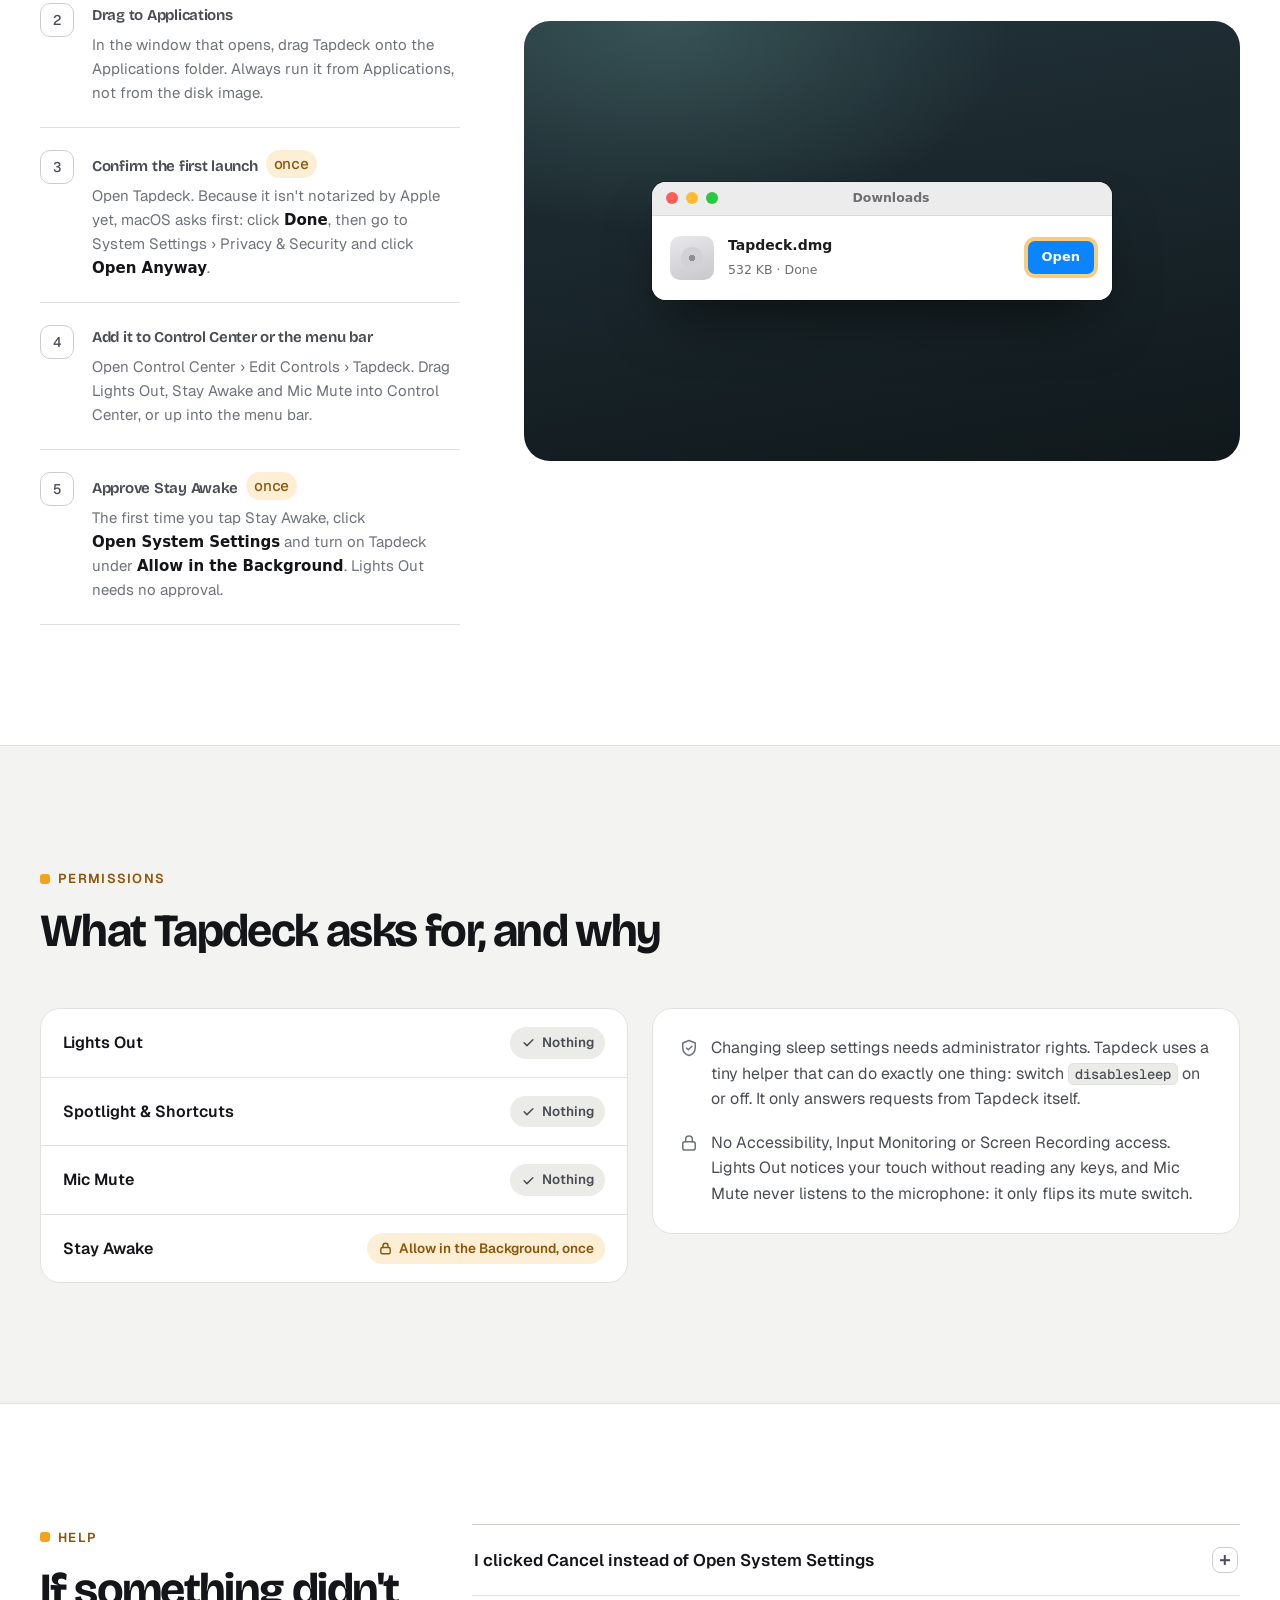
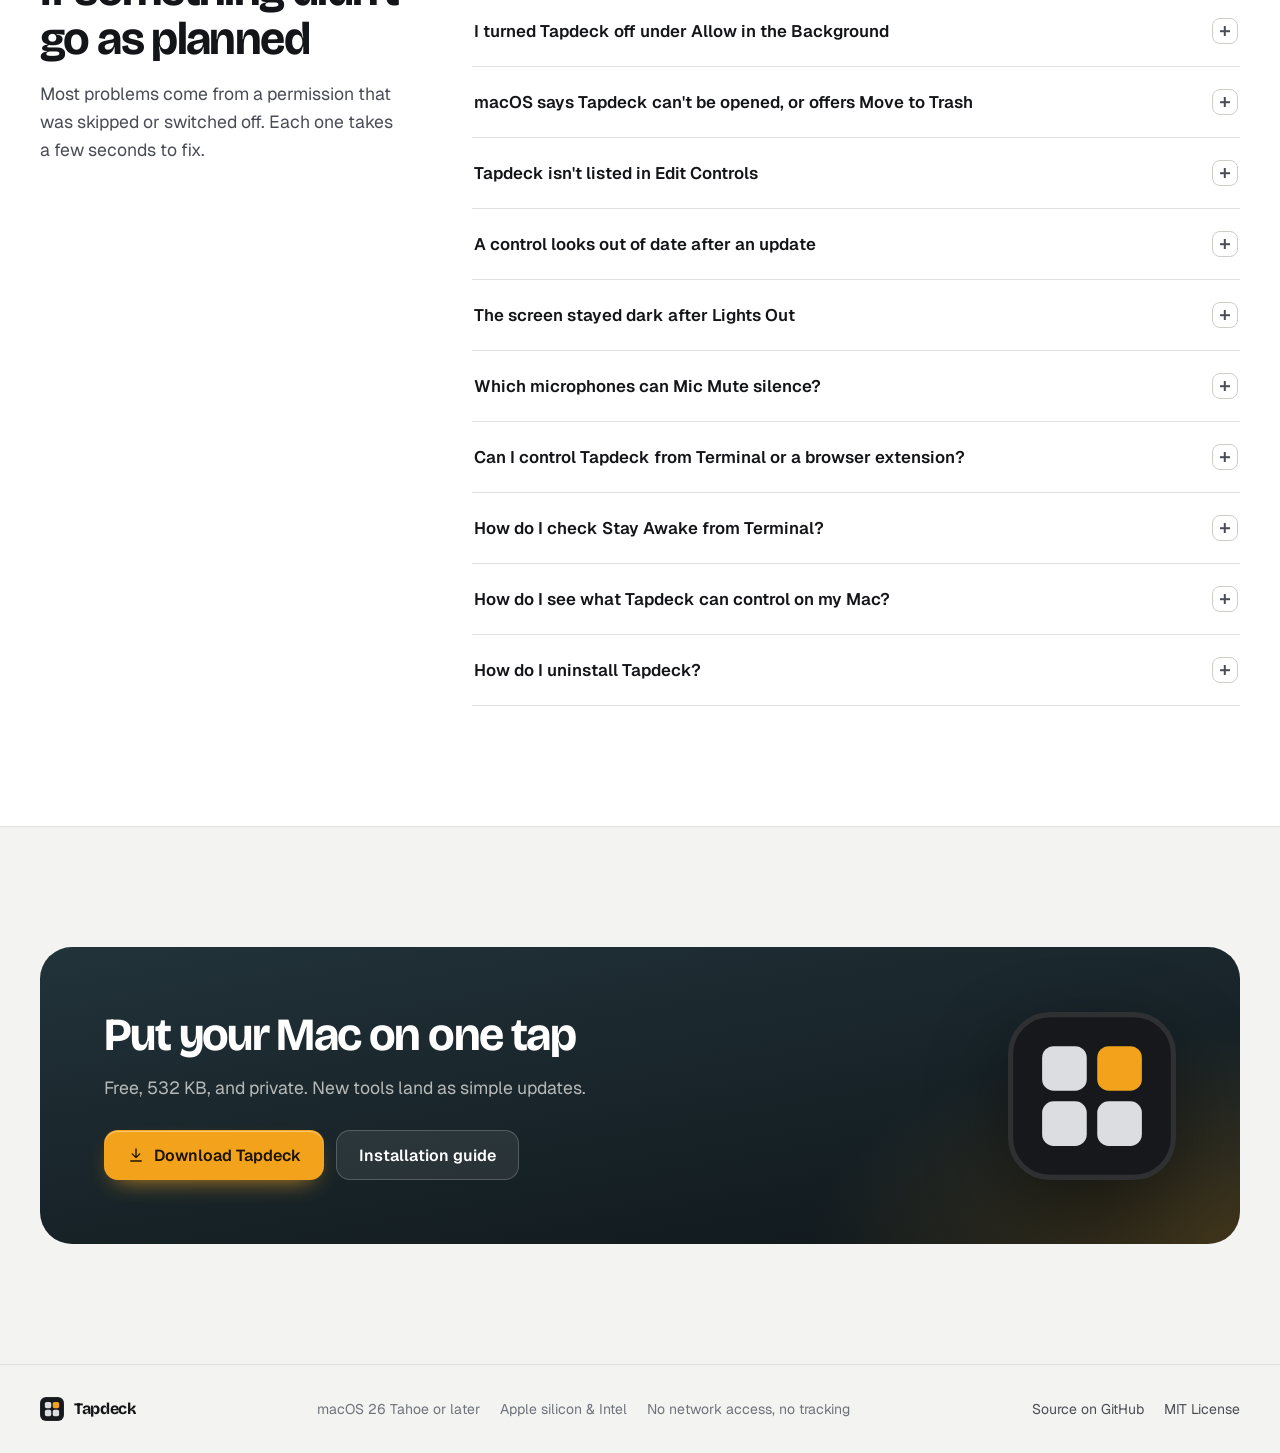
==== commit d9cf8b57: "Add the tapdeck command and a Chrome connection, version 1.2 Every tool can now be read and switched" ====
--- a/site/index.html
+++ b/site/index.html
@@ -721,8 +721,8 @@
             </a>
             <a class="btn btn-ghost" href="#install"><span lang="en">How to install</span><span lang="ar">طريقة التثبيت</span></a>
           </div>
-          <p class="meta" lang="en">Free · Version 1.1 · macOS 26 Tahoe or later · Apple silicon &amp; Intel</p>
-          <p class="meta" lang="ar">مجاني · الإصدار 1.1 · <bdi>macOS 26 Tahoe</bdi> أو أحدث · Apple silicon و Intel</p>
+          <p class="meta" lang="en">Free · Version 1.2 · macOS 26 Tahoe or later · Apple silicon &amp; Intel</p>
+          <p class="meta" lang="ar">مجاني · الإصدار 1.2 · <bdi>macOS 26 Tahoe</bdi> أو أحدث · Apple silicon و Intel</p>
         </div>
       </div>
 
@@ -1184,6 +1184,15 @@
           </div>
         </details>
         <details>
+          <summary><span lang="en">Can I control Tapdeck from Terminal or a browser extension?</span><span lang="ar">هل أستطيع التحكم بـ Tapdeck من Terminal أو من إضافة متصفح؟</span><span class="pm" aria-hidden="true"></span></summary>
+          <div class="answer">
+            <p lang="en">Yes, with no server running. Install the <span class="ui">tapdeck</span> command once, then read and switch every tool from Terminal, scripts, Raycast or an AI coding agent. Browser extensions connect through Chrome's native messaging, and a ready-made Chrome extension is on GitHub. The <a href="https://github.com/Devehab/Tapdeck/blob/main/docs/integrations.md">full guide</a> covers every command and the JSON format.</p>
+            <p lang="ar">نعم، ودون أي سيرفر. ثبّت أمر <span class="ui">tapdeck</span> مرة واحدة، ثم اقرأ حالة كل أداة وغيّرها من Terminal أو السكربتات أو Raycast أو وكيل برمجة ذكي. وإضافات المتصفح تتصل عبر native messaging في Chrome، وهناك إضافة Chrome جاهزة على GitHub. <a href="https://github.com/Devehab/Tapdeck/blob/main/docs/integrations.ar.md">الشرح الكامل</a> يغطي كل الأوامر وصيغة JSON.</p>
+            <div class="code"><code>/Applications/Tapdeck.app/Contents/MacOS/Tapdeck install-cli</code><button class="copy" type="button" data-copy><span class="idle-t"><span lang="en">Copy</span><span lang="ar">نسخ</span></span><span class="done-t"><span lang="en">Copied</span><span lang="ar">تم النسخ</span></span></button></div>
+            <div class="code"><code>tapdeck status --json</code><button class="copy" type="button" data-copy><span class="idle-t"><span lang="en">Copy</span><span lang="ar">نسخ</span></span><span class="done-t"><span lang="en">Copied</span><span lang="ar">تم النسخ</span></span></button></div>
+          </div>
+        </details>
+        <details>
           <summary><span lang="en">How do I check Stay Awake from Terminal?</span><span lang="ar">كيف أتأكد من Stay Awake من Terminal؟</span><span class="pm" aria-hidden="true"></span></summary>
           <div class="answer">
             <div class="code"><code>pmset -g | grep SleepDisabled</code><button class="copy" type="button" data-copy><span class="idle-t"><span lang="en">Copy</span><span lang="ar">نسخ</span></span><span class="done-t"><span lang="en">Copied</span><span lang="ar">تم النسخ</span></span></button></div>
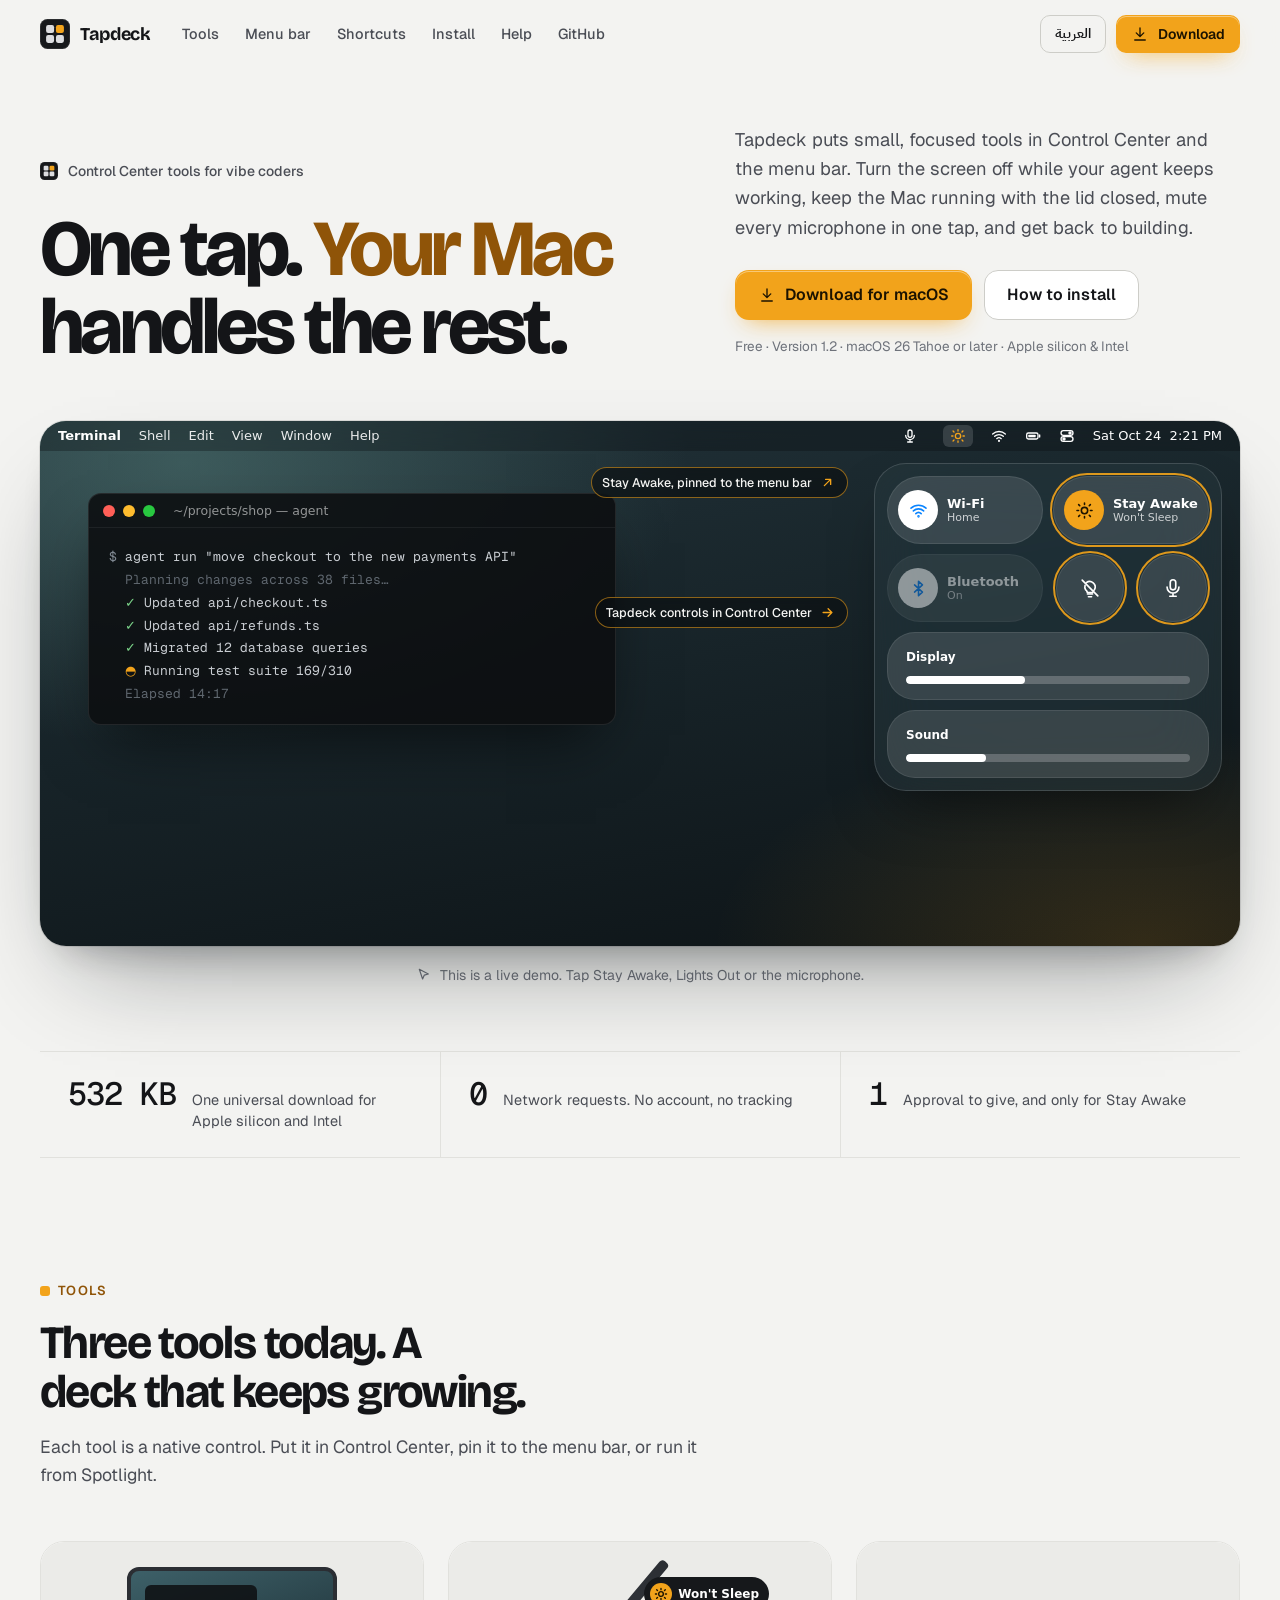
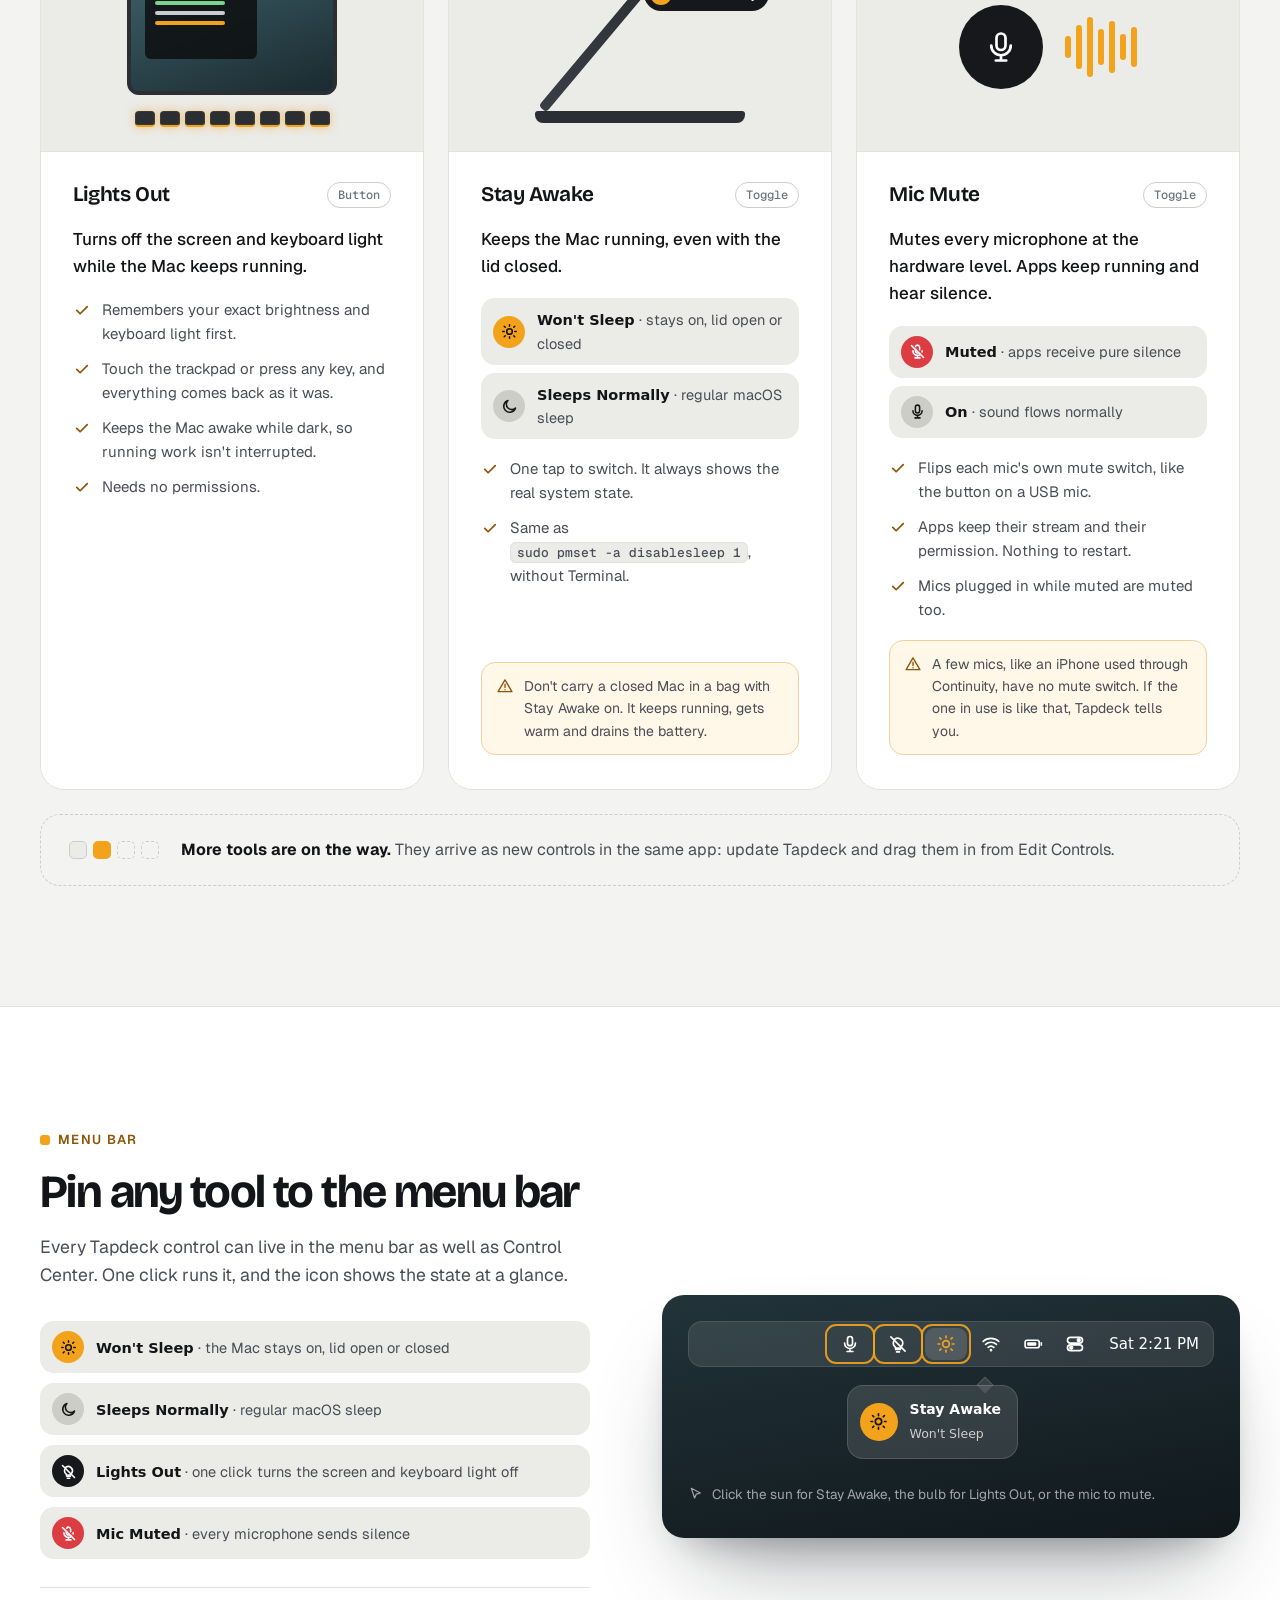
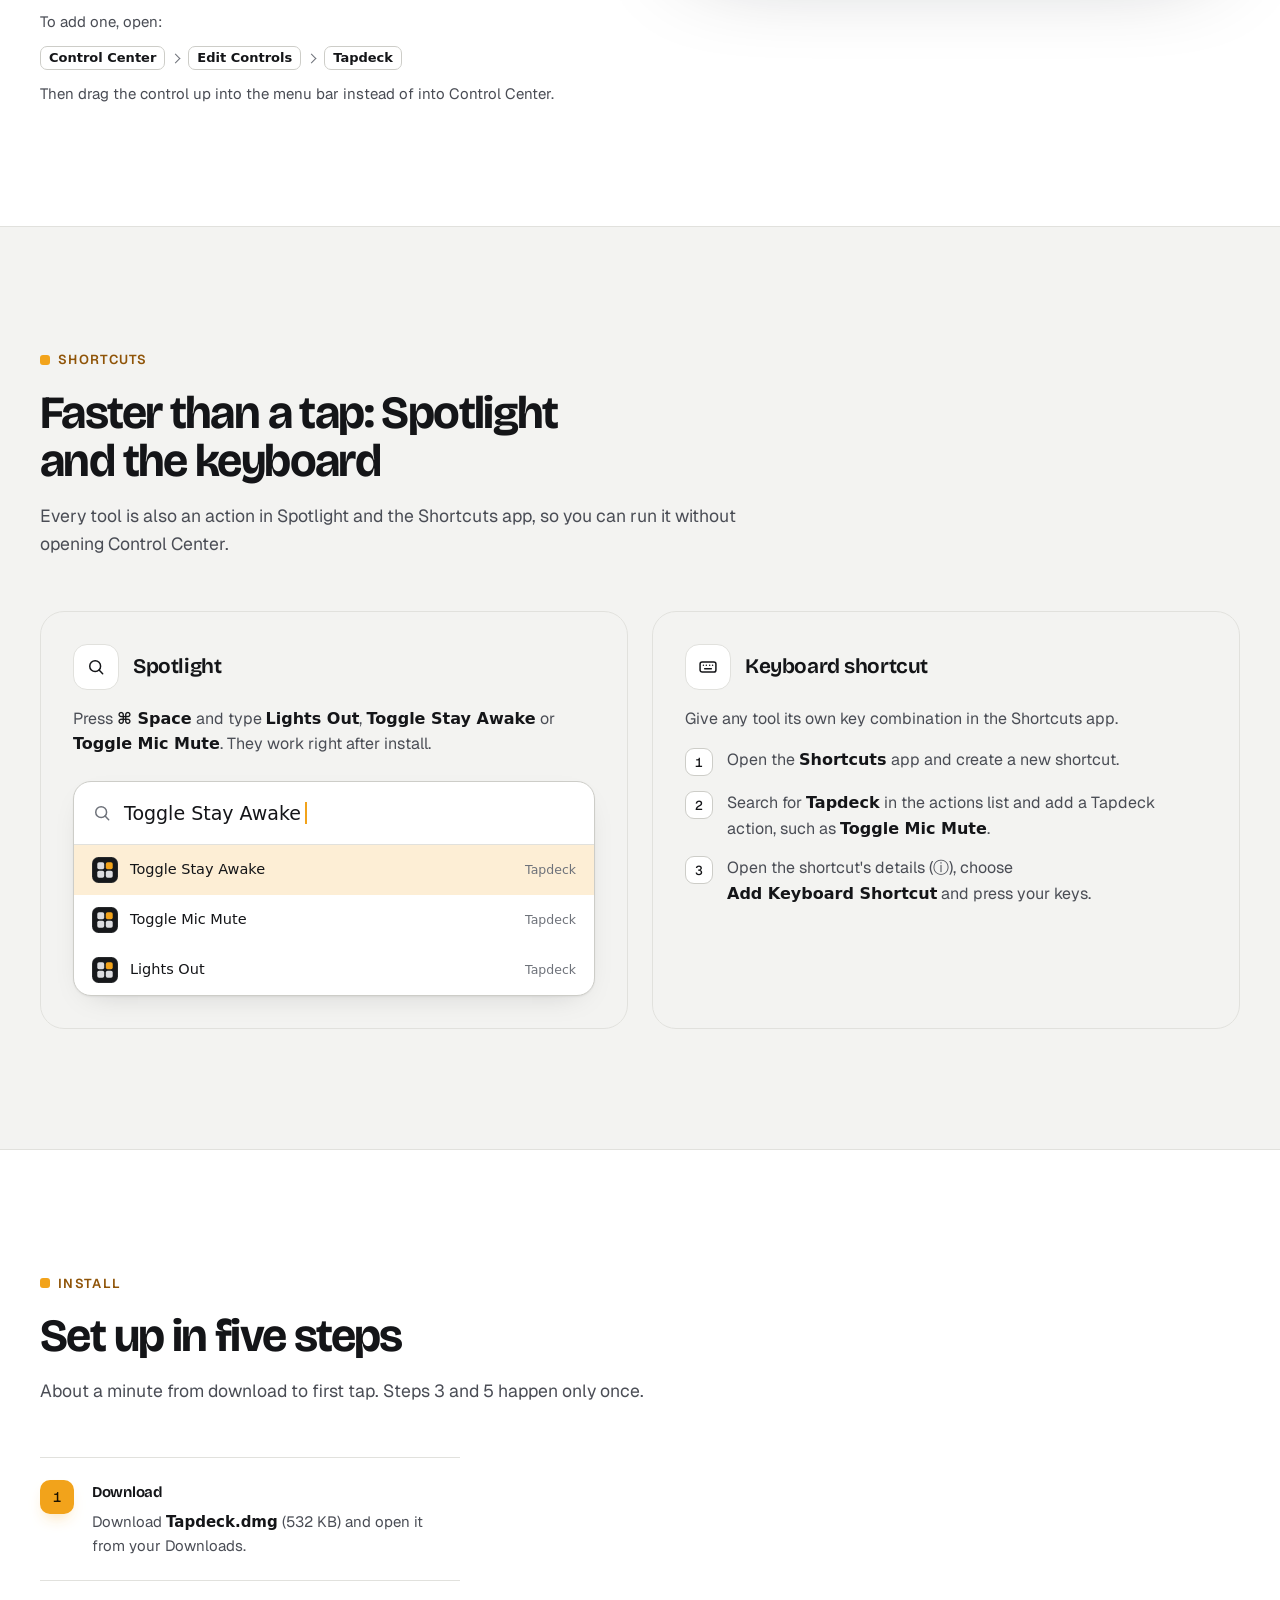
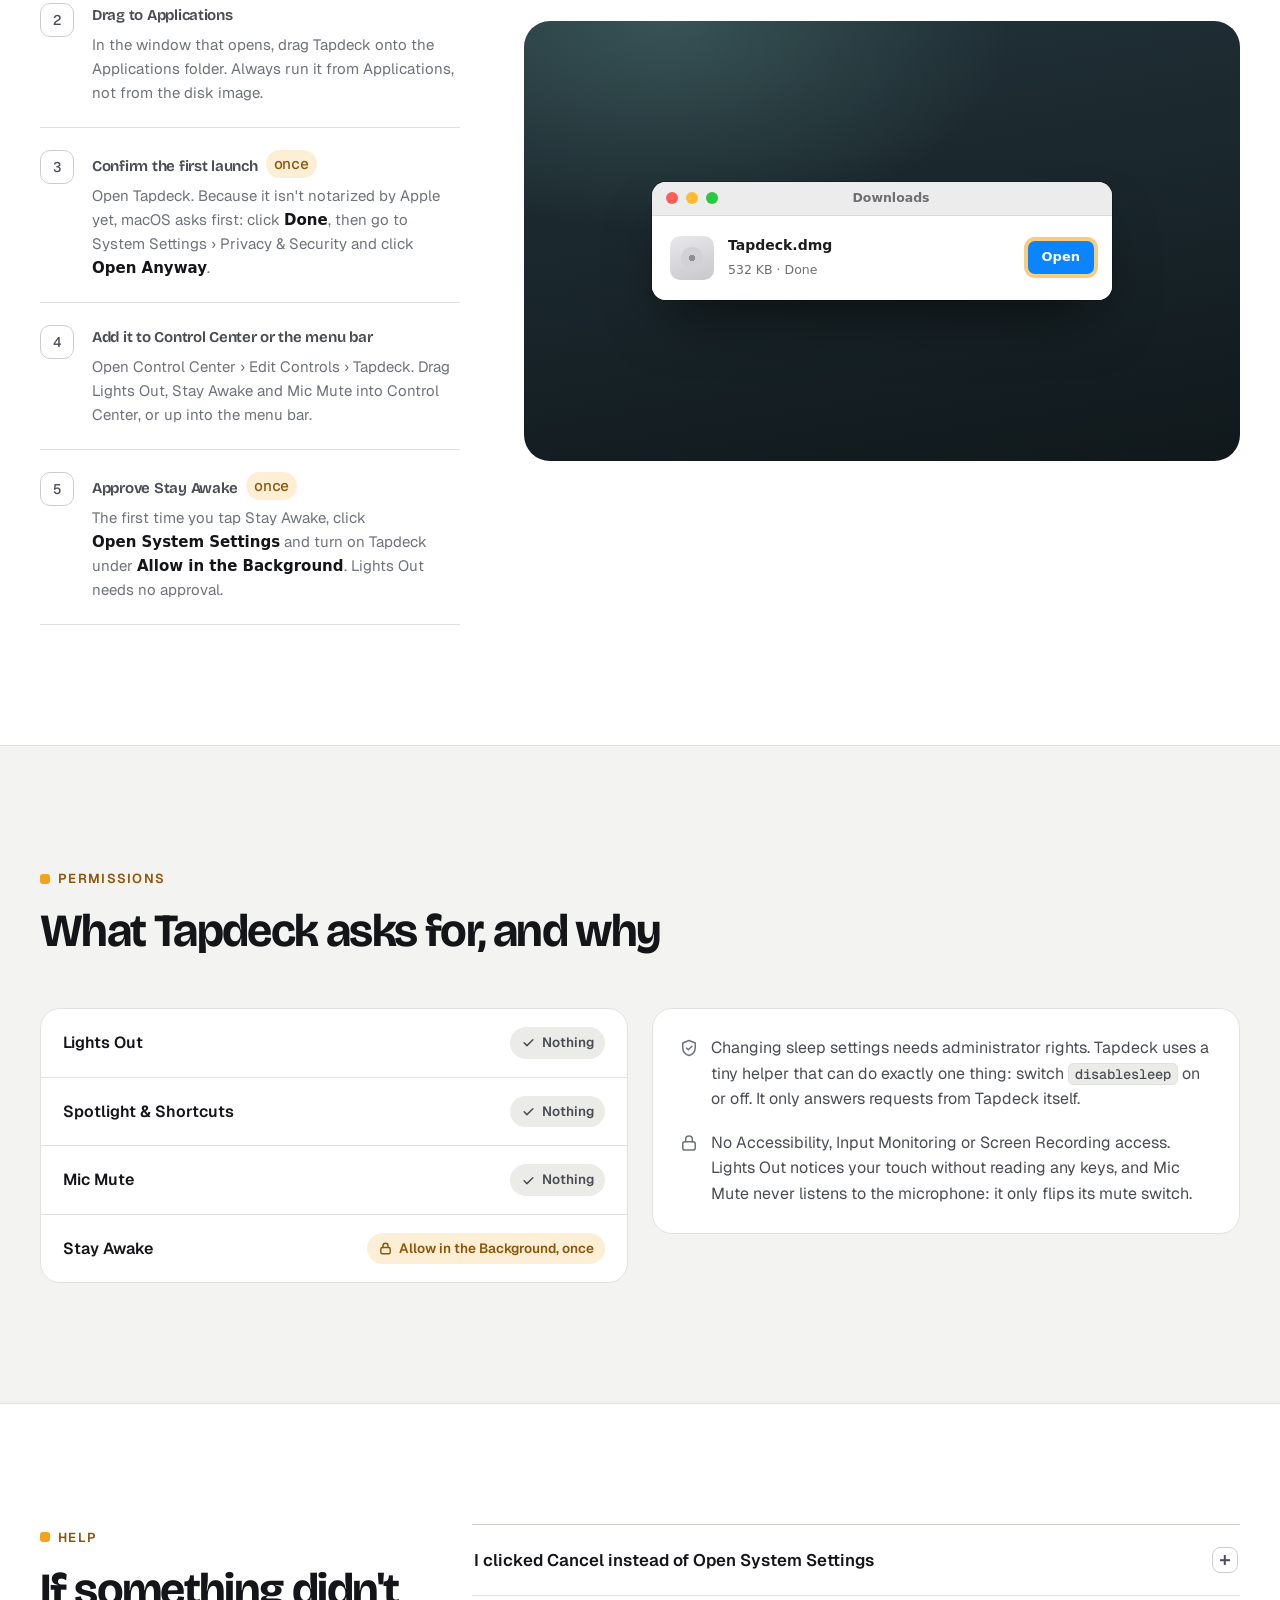
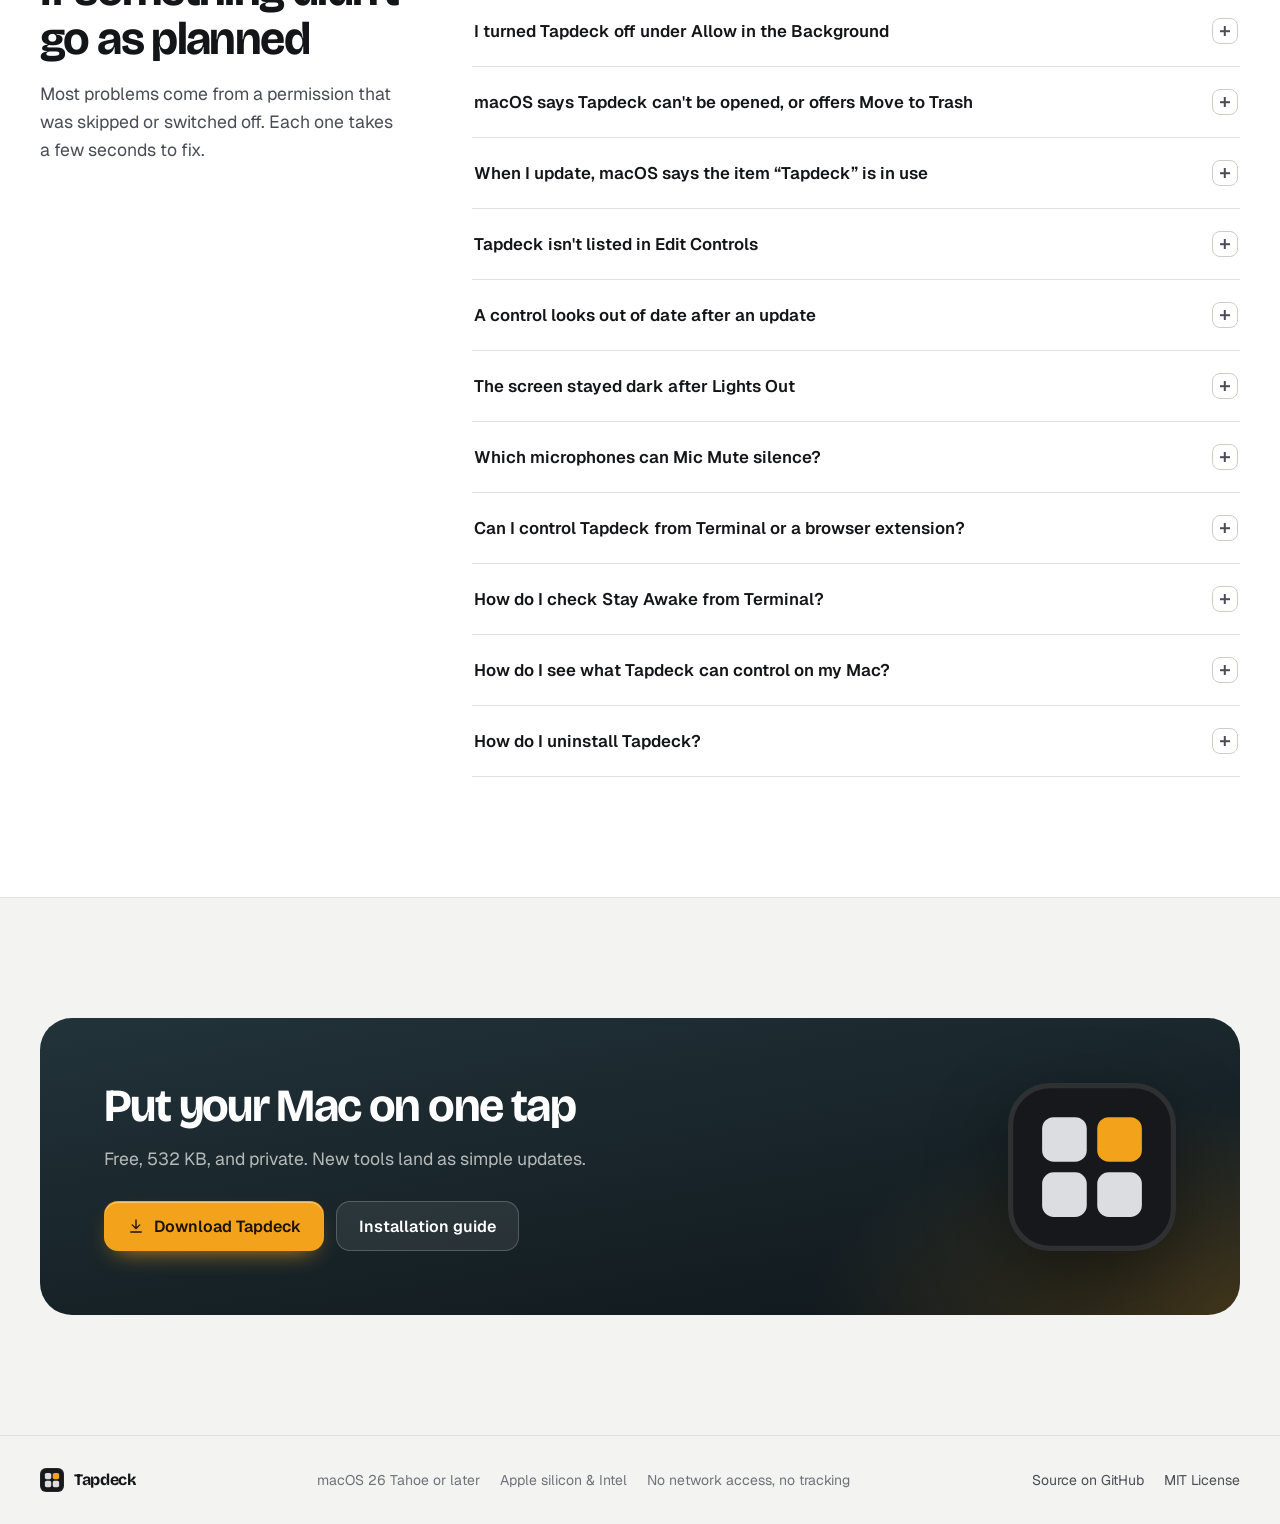
==== commit 84cf77d8: "Document how to update when Tapdeck is in use Tapdeck runs in the background, so Finder refuses to r" ====
--- a/site/index.html
+++ b/site/index.html
@@ -1155,6 +1155,16 @@
           </div>
         </details>
         <details>
+          <summary><span lang="en">When I update, macOS says the item “Tapdeck” is in use</span><span lang="ar">عند التحديث يقول macOS إن Tapdeck قيد الاستخدام (in use)</span><span class="pm" aria-hidden="true"></span></summary>
+          <div class="answer">
+            <p lang="en">Tapdeck keeps running in the background, so Finder can't replace it. Quit it first with this command:</p>
+            <p lang="ar">يبقى Tapdeck شغّالاً في الخلفية، لذلك لا يستطيع Finder استبداله. أغلقه أولاً بهذا الأمر:</p>
+            <div class="code"><code>pkill -x Tapdeck; pkill -x TapdeckControls</code><button class="copy" type="button" data-copy><span class="idle-t"><span lang="en">Copy</span><span lang="ar">نسخ</span></span><span class="done-t"><span lang="en">Copied</span><span lang="ar">تم النسخ</span></span></button></div>
+            <p lang="en">Then drag the new Tapdeck into Applications, choose <span class="ui">Replace</span>, and open it. Your settings and Control Center buttons stay as they are.</p>
+            <p lang="ar">ثم اسحب Tapdeck الجديد إلى Applications، واختر <span class="ui">Replace</span>، وافتحه. إعداداتك وأزرار Control Center تبقى كما هي.</p>
+          </div>
+        </details>
+        <details>
           <summary><span lang="en">Tapdeck isn't listed in Edit Controls</span><span lang="ar">Tapdeck لا يظهر في Edit Controls</span><span class="pm" aria-hidden="true"></span></summary>
           <div class="answer">
             <p lang="en">Make sure Tapdeck is in your Applications folder, not running from the disk image, and open it once. Then close Control Center and open Edit Controls again.</p>
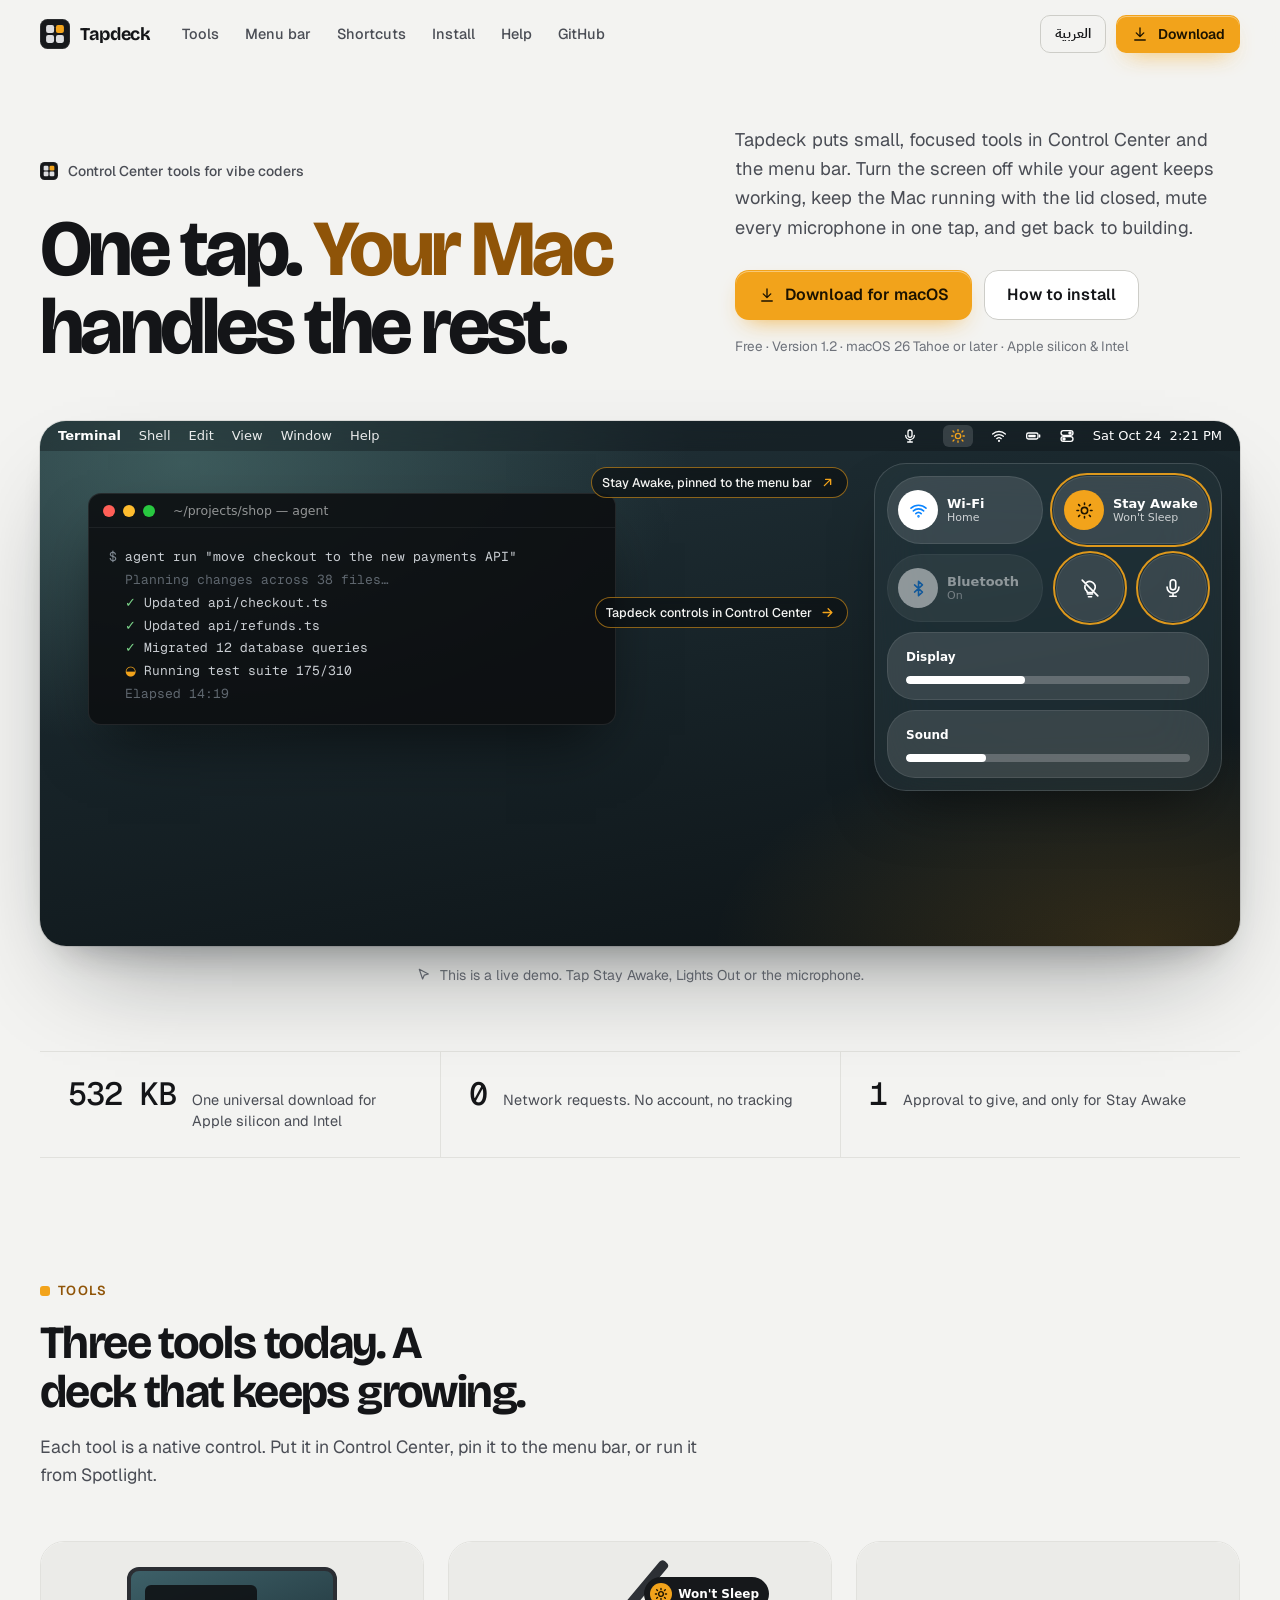
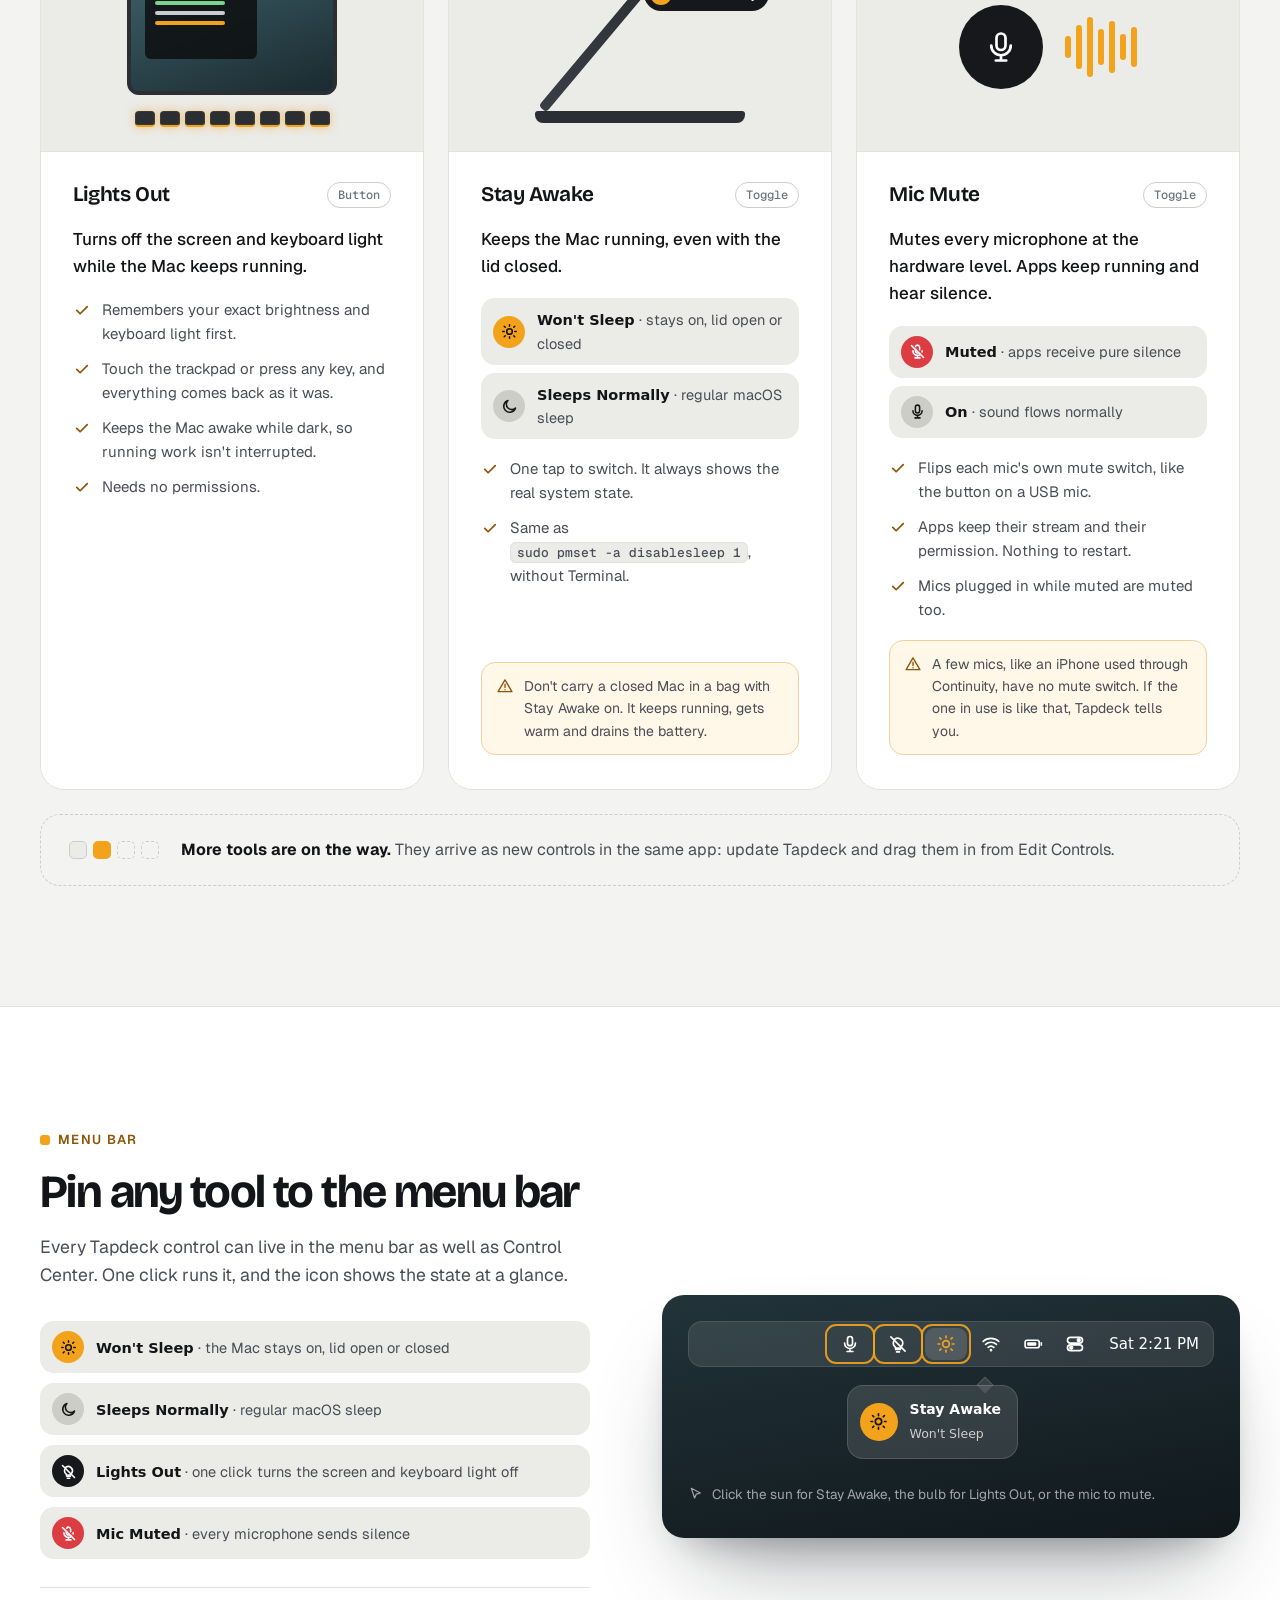
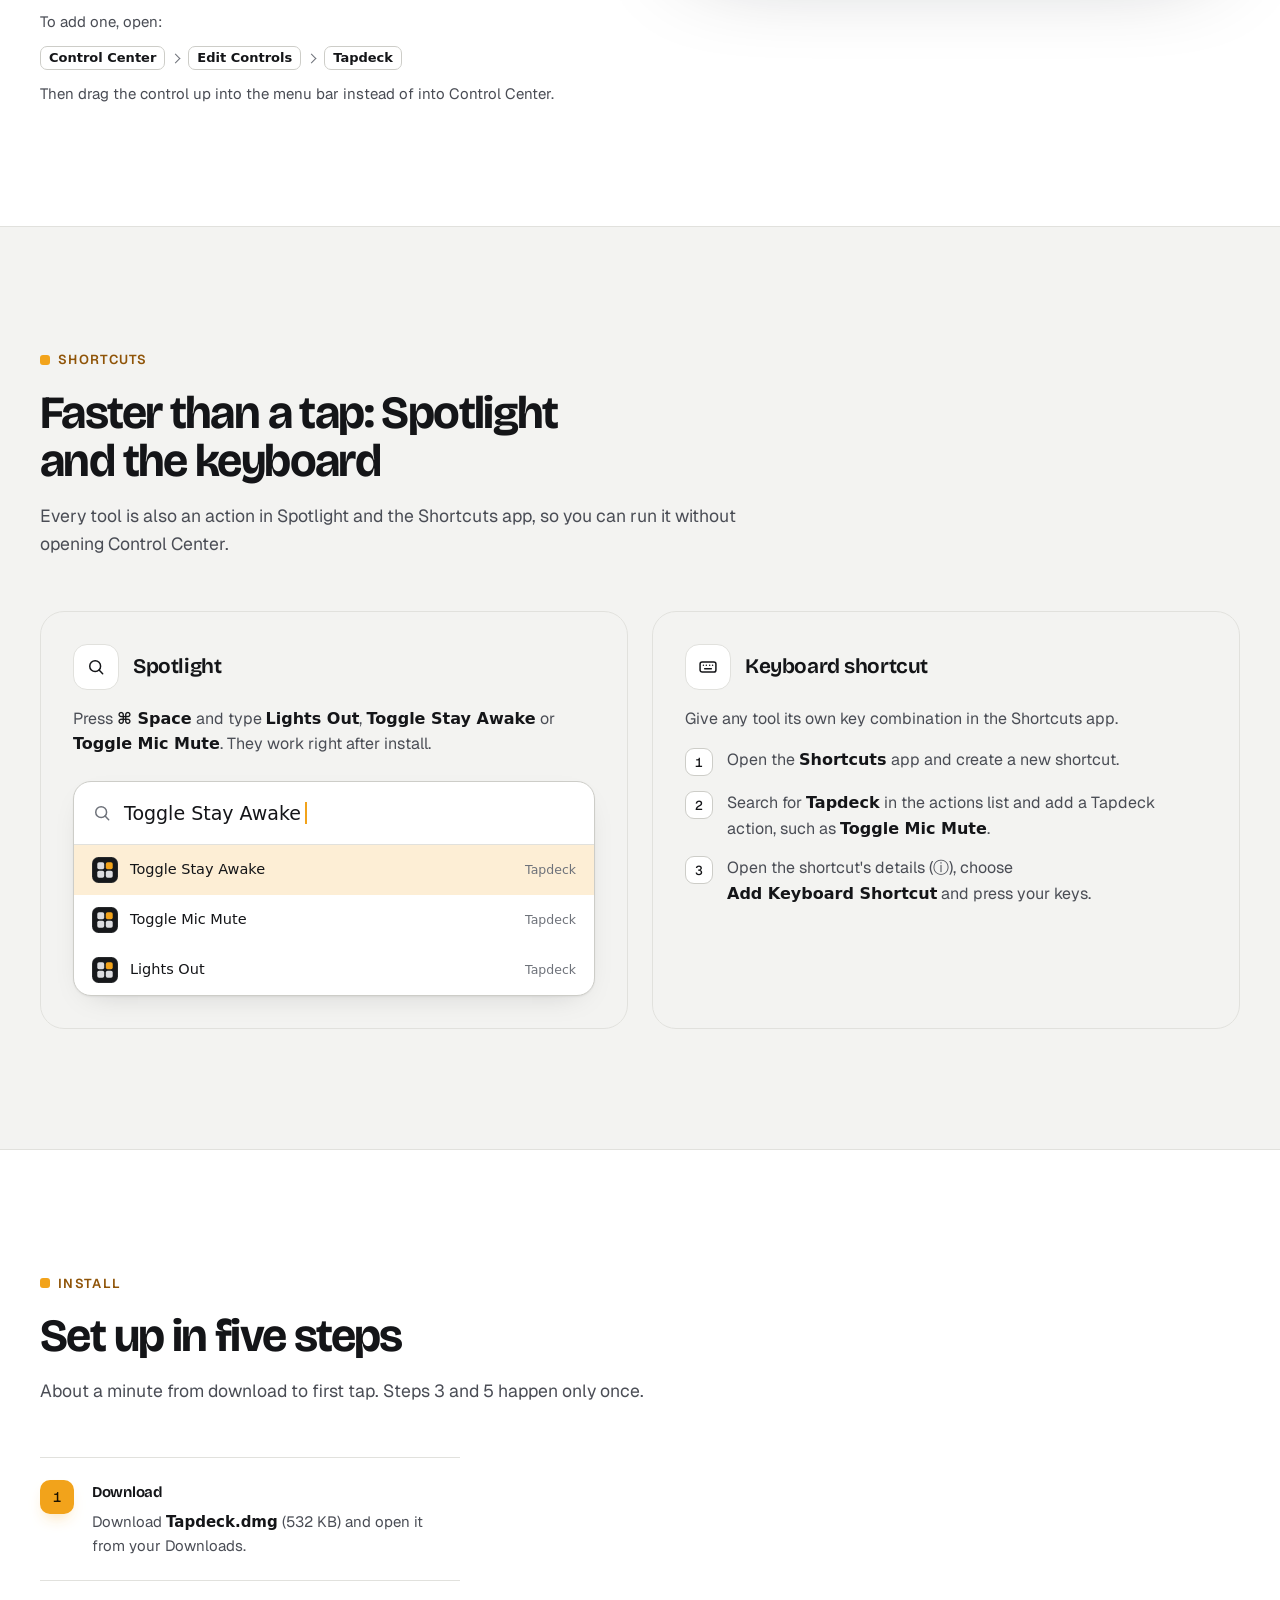
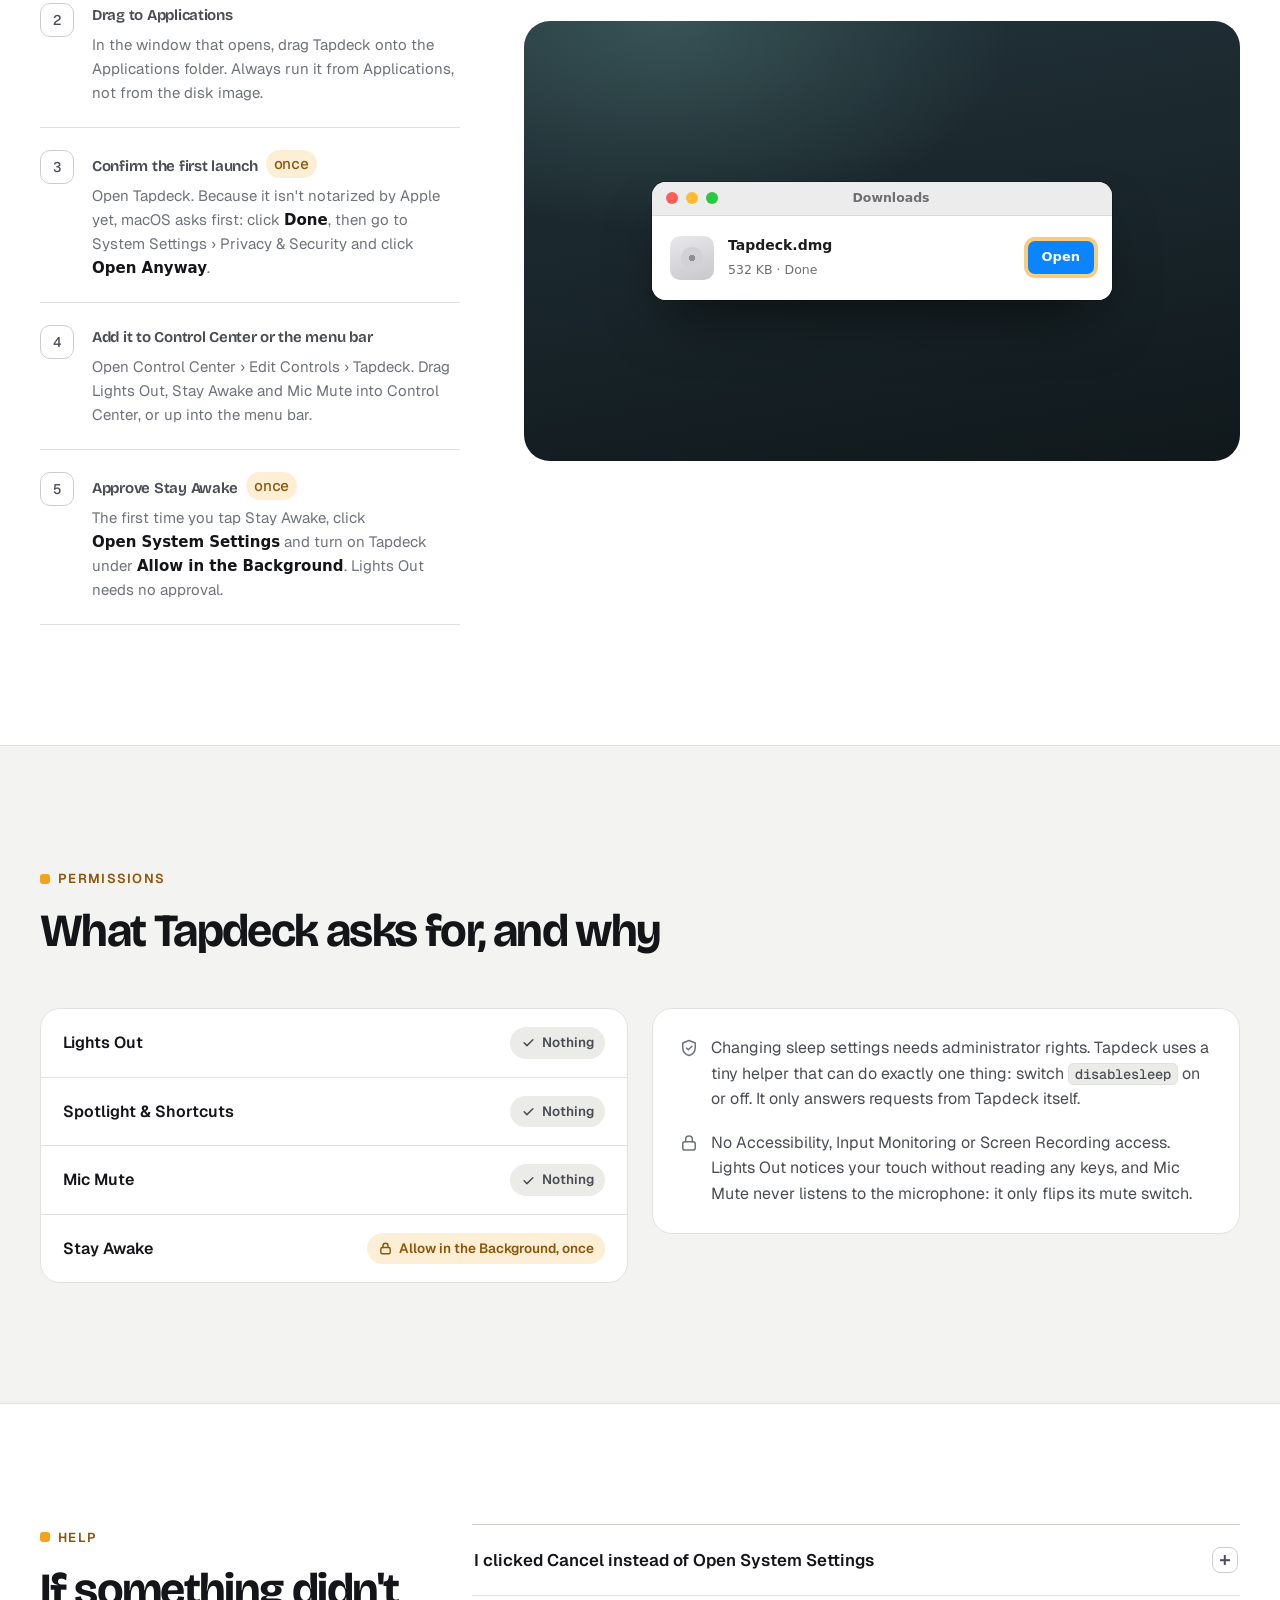
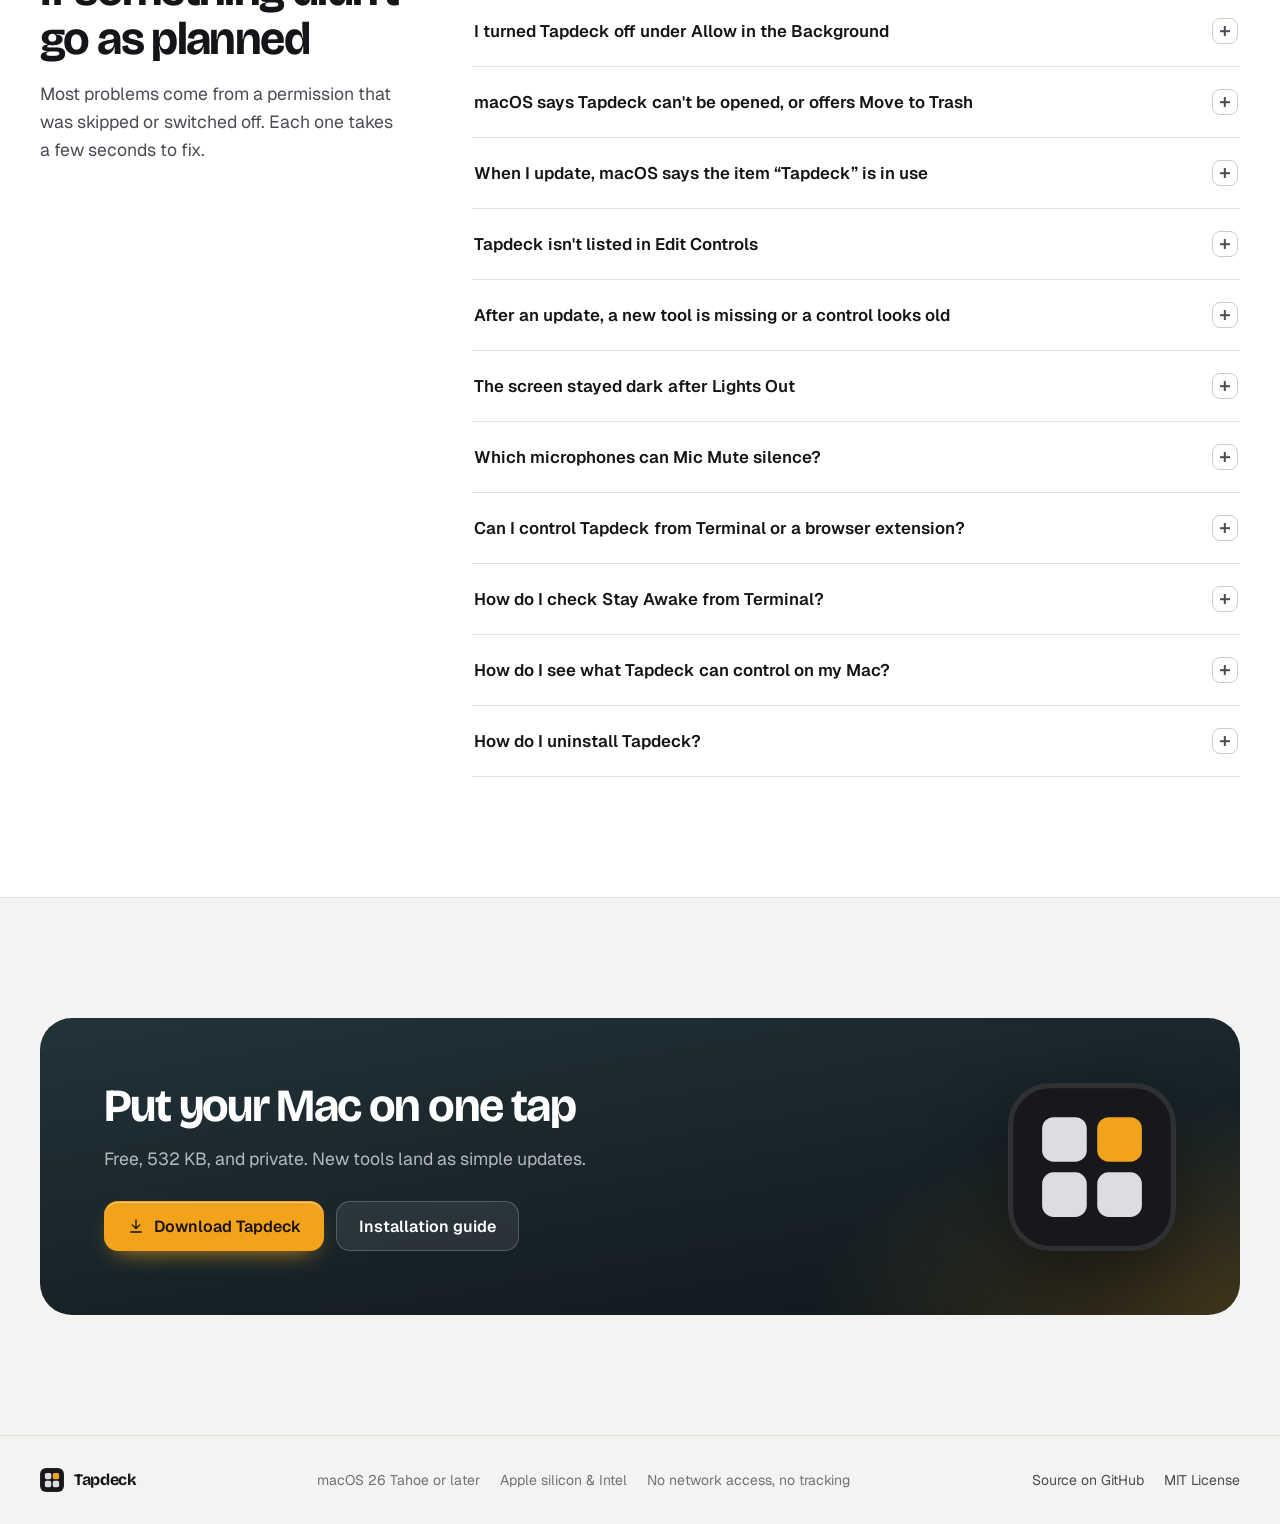
==== commit b05ca486: "Document the fix for missing controls after an update macOS can keep using an older Tapdeck copy it " ====
--- a/site/index.html
+++ b/site/index.html
@@ -532,6 +532,9 @@
   .code { display: flex; align-items: center; gap: 12px; min-width: 0; padding: 8px 8px 8px 16px; border-radius: 12px; background: var(--code-bg); color: var(--code-ink); direction: ltr; text-align: left; }
   .code code { flex: 1; min-width: 0; overflow-x: auto; white-space: nowrap; font: 400 13.5px/1.8 var(--mono); scrollbar-width: thin; }
   .code code::before { content: "$ "; color: #7C828B; }
+  .code.multi { align-items: flex-start; padding-block: 12px; }
+  .code.multi code { white-space: pre; line-height: 1.75; }
+  .code.multi code::before { content: none; }
   .copy { flex: none; height: 30px; padding-inline: 11px; border-radius: 8px; border: 1px solid rgba(255, 255, 255, .14); background: rgba(255, 255, 255, .06); color: #E8E8E5; font-size: 12.5px; font-weight: 600; }
   .copy:hover { background: rgba(255, 255, 255, .12); }
   .copy .done-t, .copy.done .idle-t { display: none; }
@@ -1172,10 +1175,20 @@
           </div>
         </details>
         <details>
-          <summary><span lang="en">A control looks out of date after an update</span><span lang="ar">زر يظهر بشكل قديم بعد التحديث</span><span class="pm" aria-hidden="true"></span></summary>
+          <summary><span lang="en">After an update, a new tool is missing or a control looks old</span><span lang="ar">بعد التحديث، أداة جديدة لا تظهر أو زر يظهر بشكل قديم</span><span class="pm" aria-hidden="true"></span></summary>
           <div class="answer">
-            <p lang="en">Open Tapdeck once from Applications; it refreshes all of its controls when it starts. If one still looks old, remove it in Edit Controls and drag it in again.</p>
-            <p lang="ar">افتح Tapdeck مرة من Applications، فهو يحدّث كل أزراره عند تشغيله. وإذا بقي زر بشكل قديم، احذفه من Edit Controls واسحبه من جديد.</p>
+            <p lang="en">macOS can keep using an older copy of Tapdeck it still remembers, for example one left in Downloads, the Trash or an old disk image. Paste this into Terminal: it quits Tapdeck, makes macOS forget every copy outside Applications, and reloads the Control Center buttons.</p>
+            <p lang="ar">قد يبقى macOS يستخدم نسخة أقدم من Tapdeck ما زال يتذكرها، مثلاً نسخة في Downloads أو سلة المهملات أو ملف DMG قديم. الصق هذا في Terminal: يغلق Tapdeck، ويجعل macOS ينسى كل النسخ خارج Applications، ويعيد تحميل أزرار Control Center.</p>
+            <div class="code multi"><code>LSR=/System/Library/Frameworks/CoreServices.framework/Frameworks/LaunchServices.framework/Support/lsregister
+pkill -x Tapdeck; pkill -x TapdeckControls
+"$LSR" -dump | grep -E "^path: +/.*/Tapdeck\.app( |$)" | sed -E 's/^path: +//; s/ \(0x[0-9a-f]+\)$//' | sort -u | grep -v "^/Applications/Tapdeck.app$" | while read -r old; do echo "Forgetting old copy: $old"; "$LSR" -u "$old"; done
+"$LSR" -f /Applications/Tapdeck.app
+pluginkit -a /Applications/Tapdeck.app/Contents/PlugIns/TapdeckControls.appex
+killall chronod
+open /Applications/Tapdeck.app
+echo "Tapdeck version: $(defaults read /Applications/Tapdeck.app/Contents/Info.plist CFBundleShortVersionString)"</code><button class="copy" type="button" data-copy><span class="idle-t"><span lang="en">Copy</span><span lang="ar">نسخ</span></span><span class="done-t"><span lang="en">Copied</span><span lang="ar">تم النسخ</span></span></button></div>
+            <p lang="en">The last line should show the version you installed. If it shows an older one, the new Tapdeck never reached Applications: download it again and drag it in. Then close Control Center and open Edit Controls › Tapdeck; the new tool is there.</p>
+            <p lang="ar">يجب أن يعرض السطر الأخير رقم النسخة التي ثبّتها. إذا ظهر رقم أقدم، فالنسخة الجديدة لم تصل إلى Applications: نزّلها من جديد واسحبها إليه. ثم أغلق Control Center وافتح Edit Controls › Tapdeck، وستجد الأداة الجديدة هناك.</p>
           </div>
         </details>
         <details>
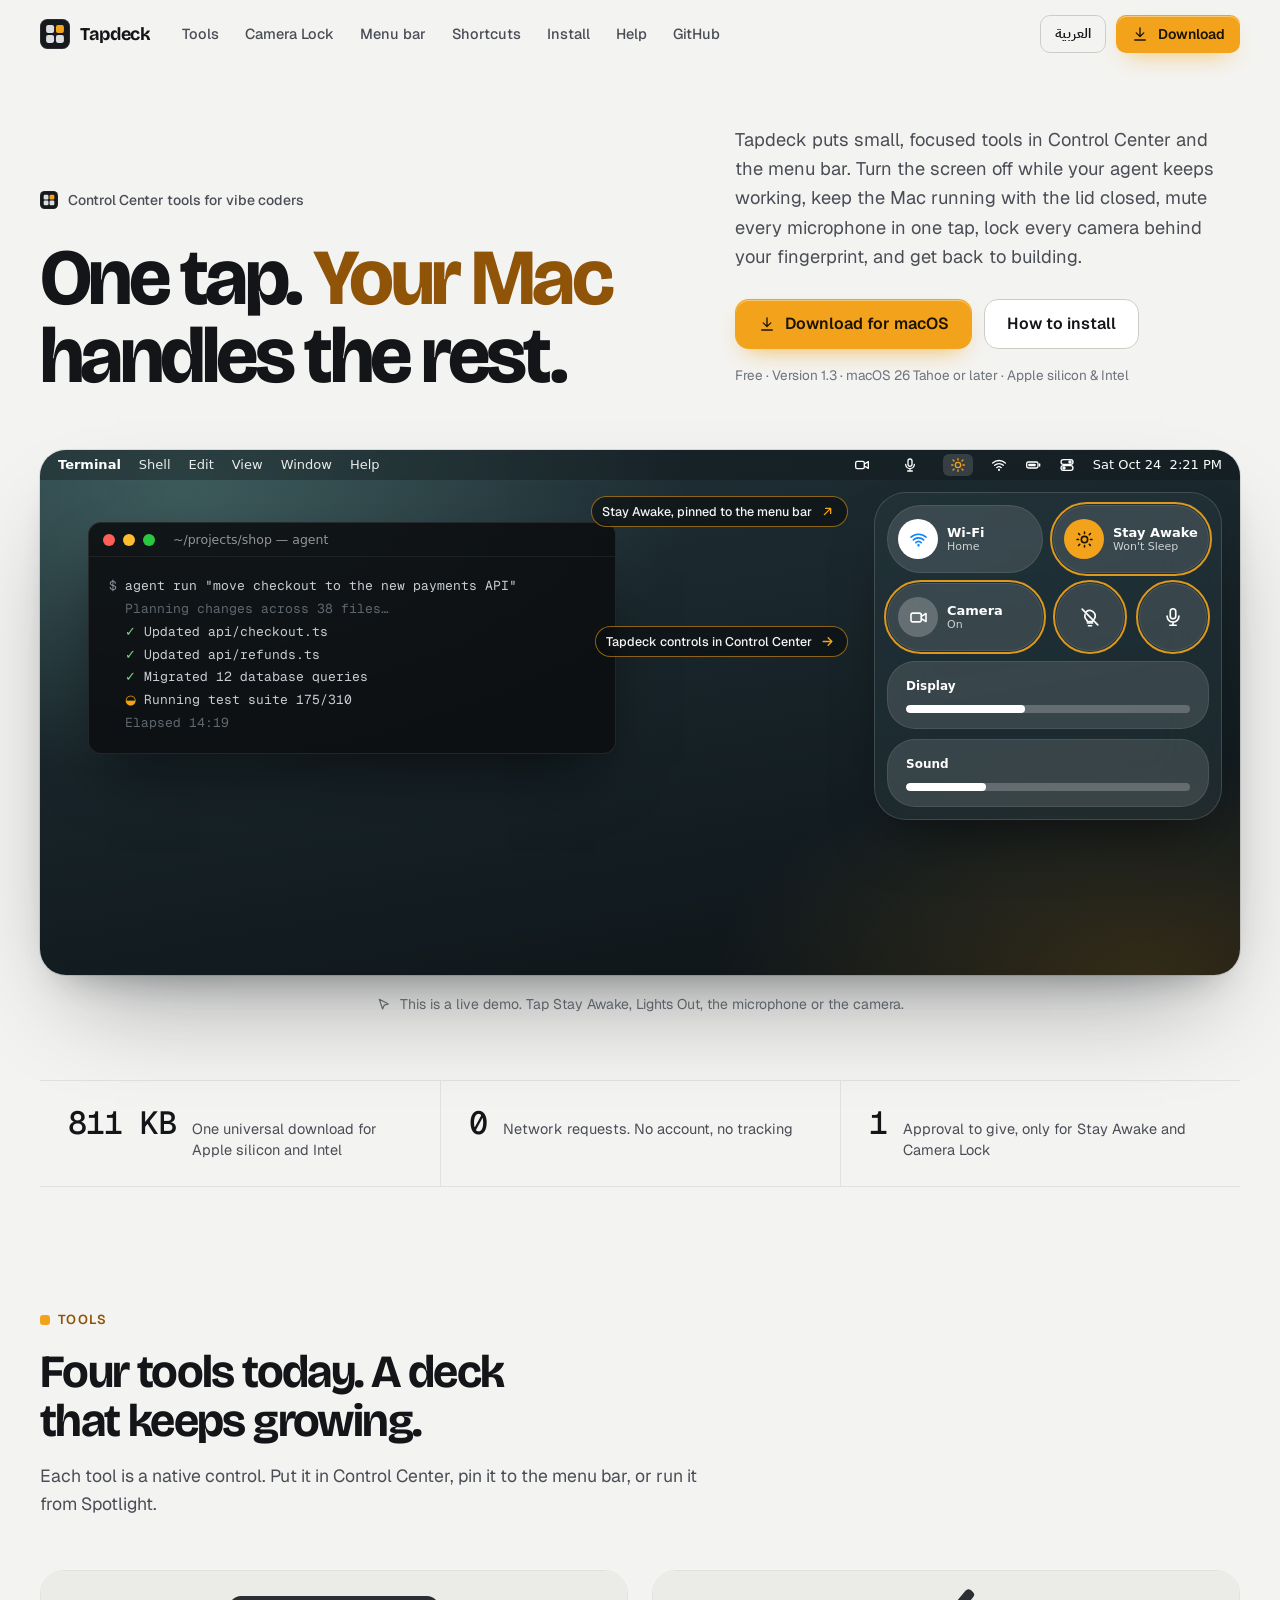
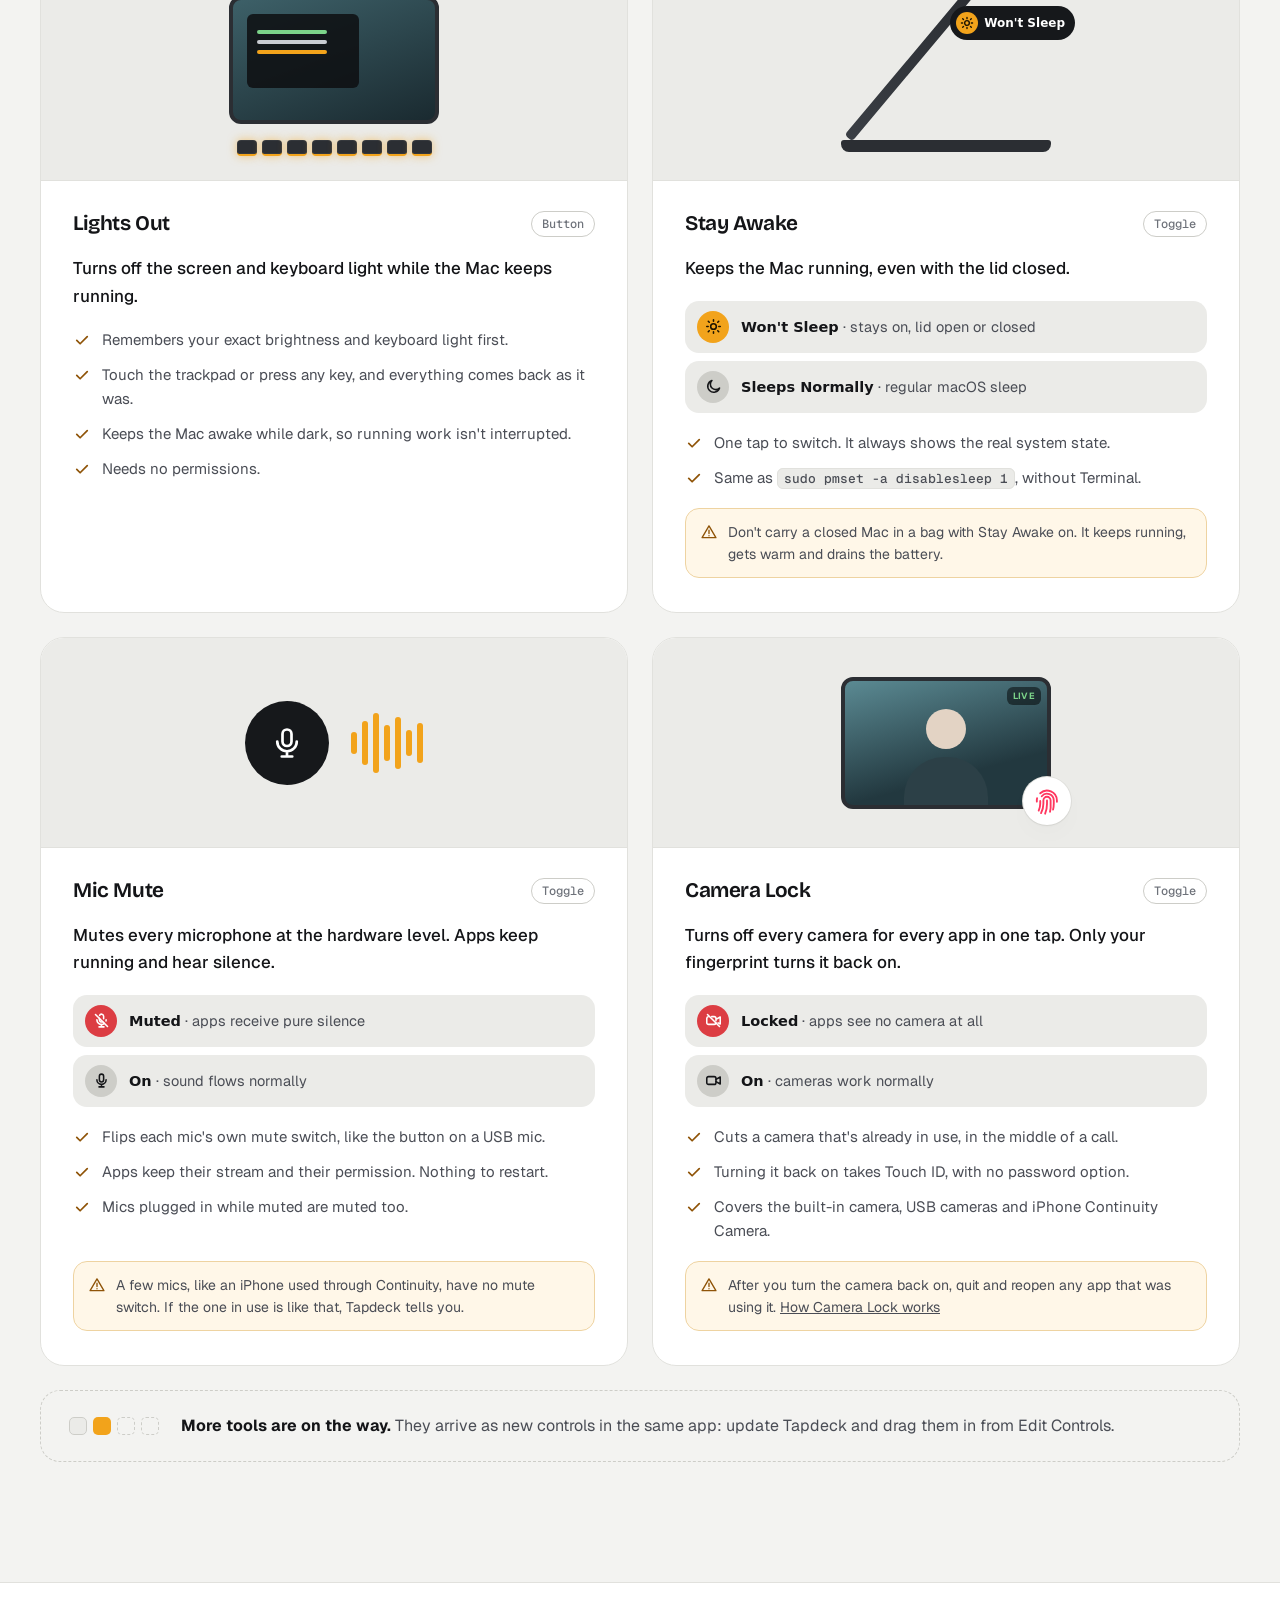
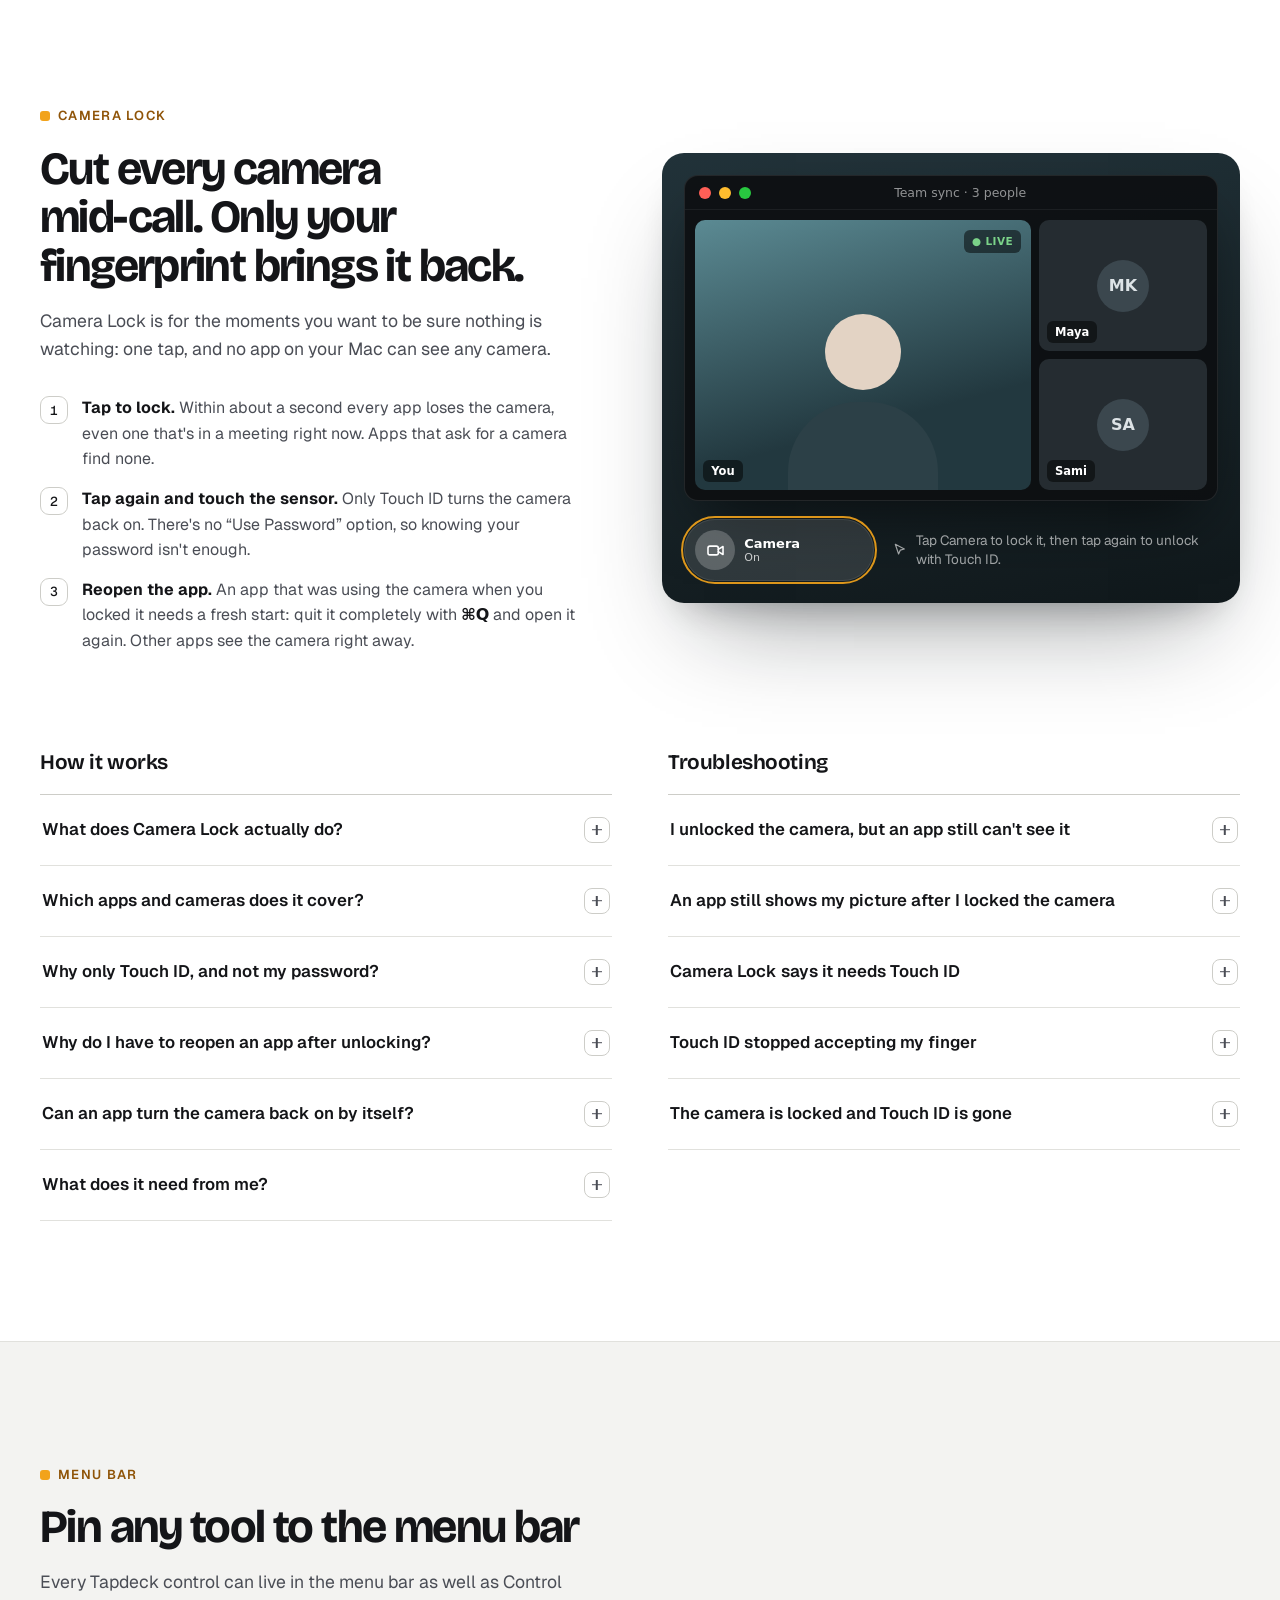
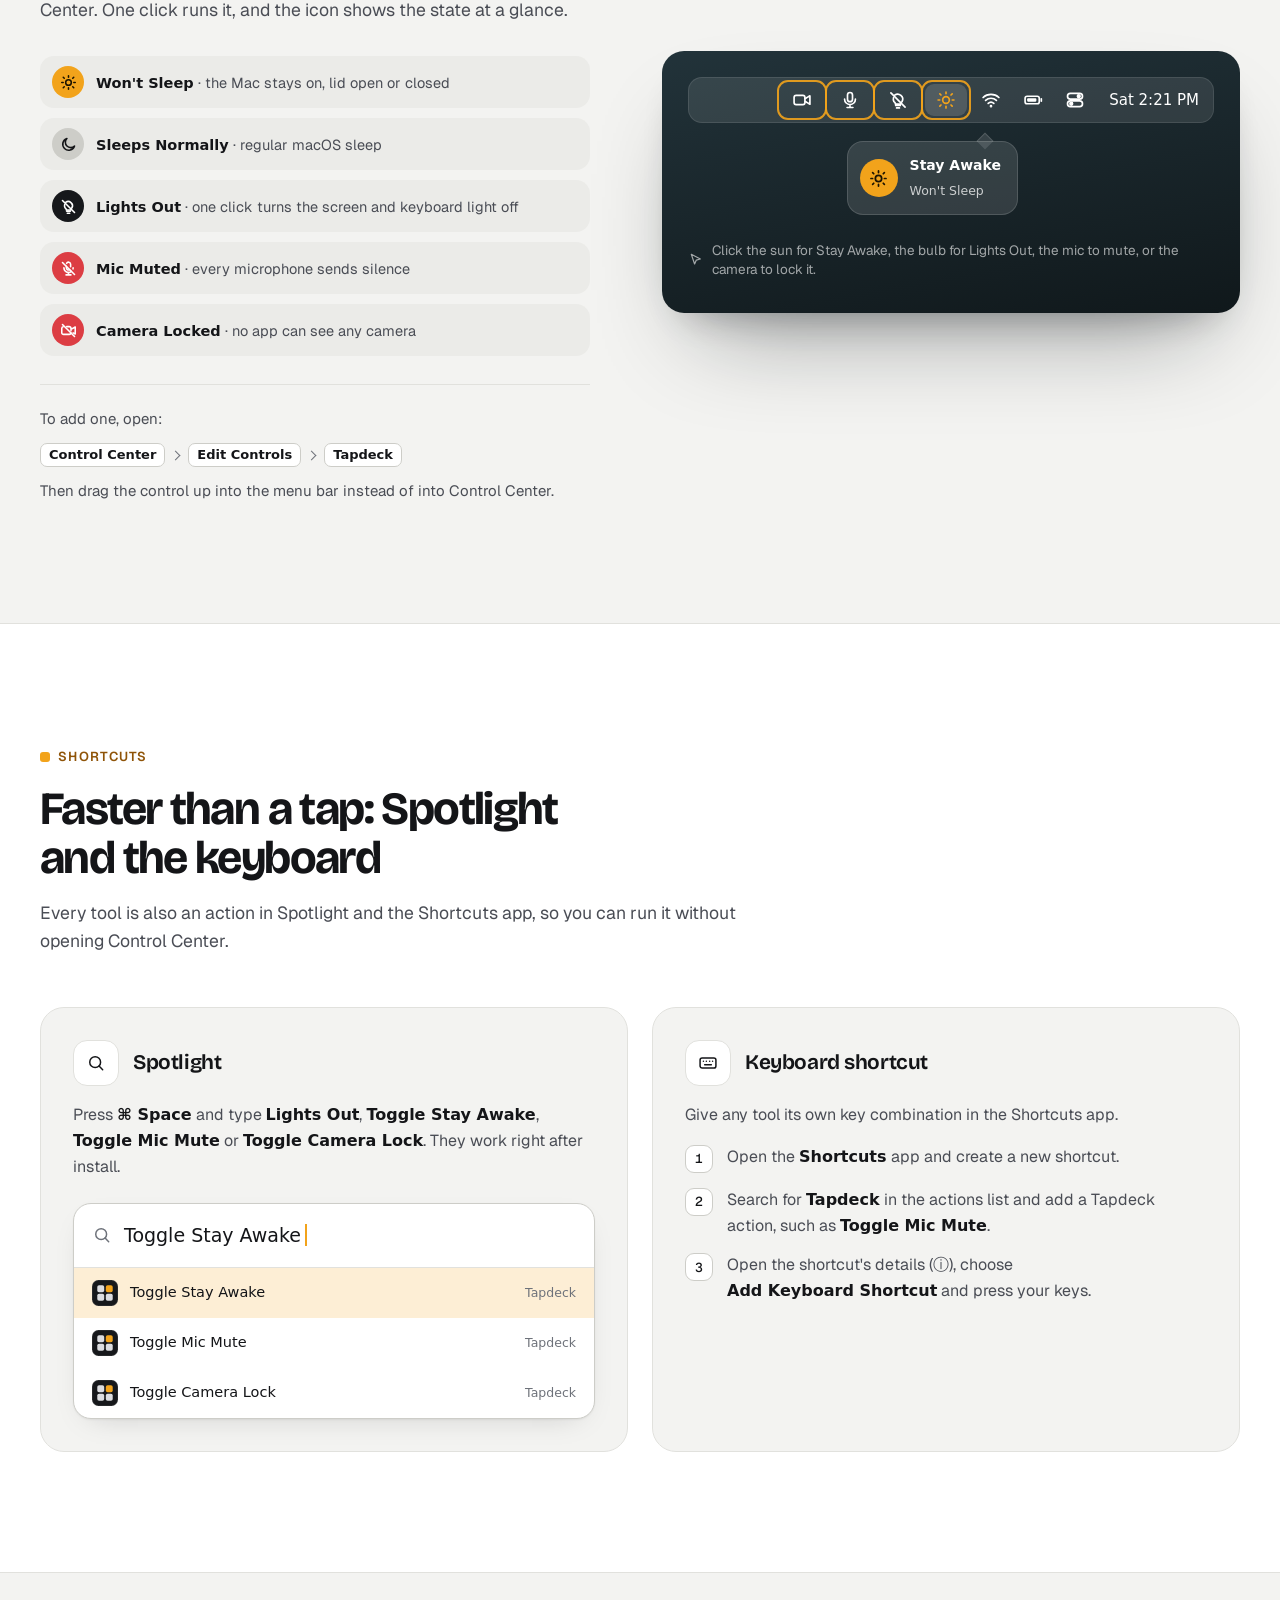
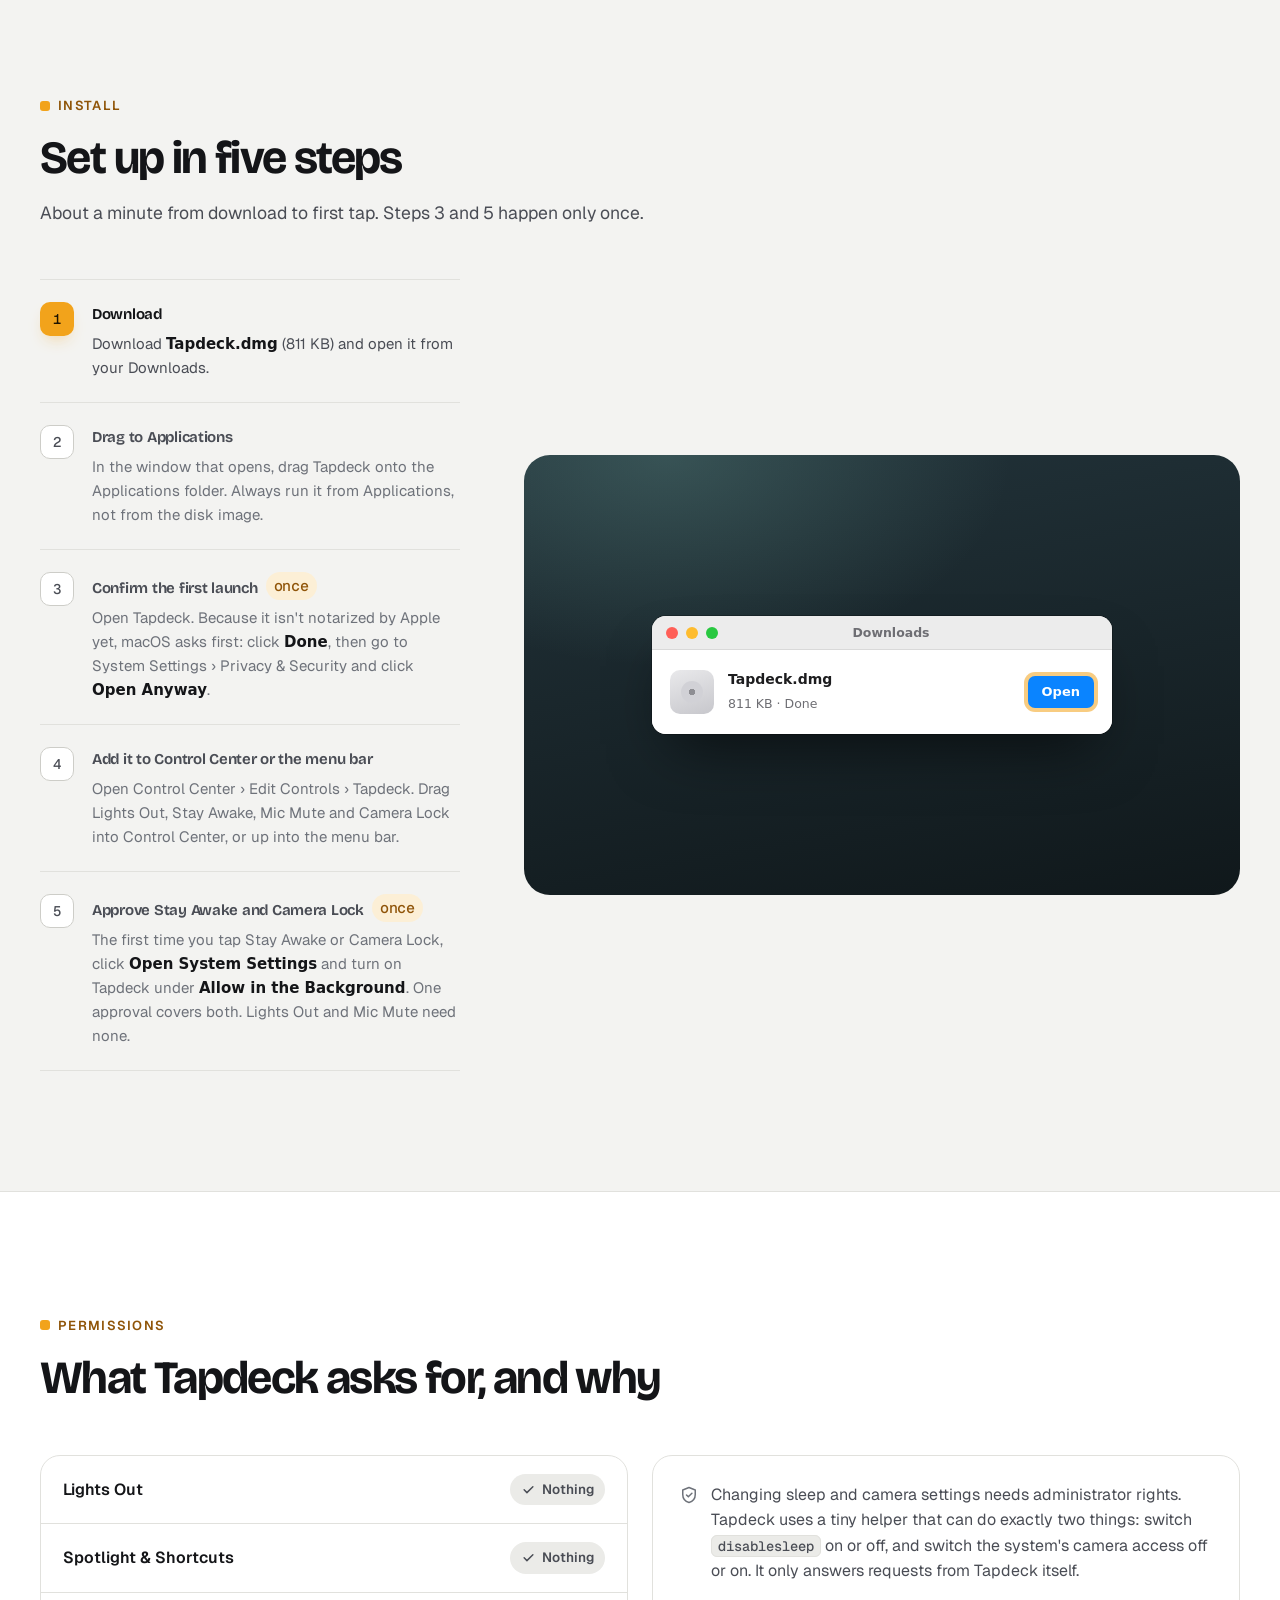
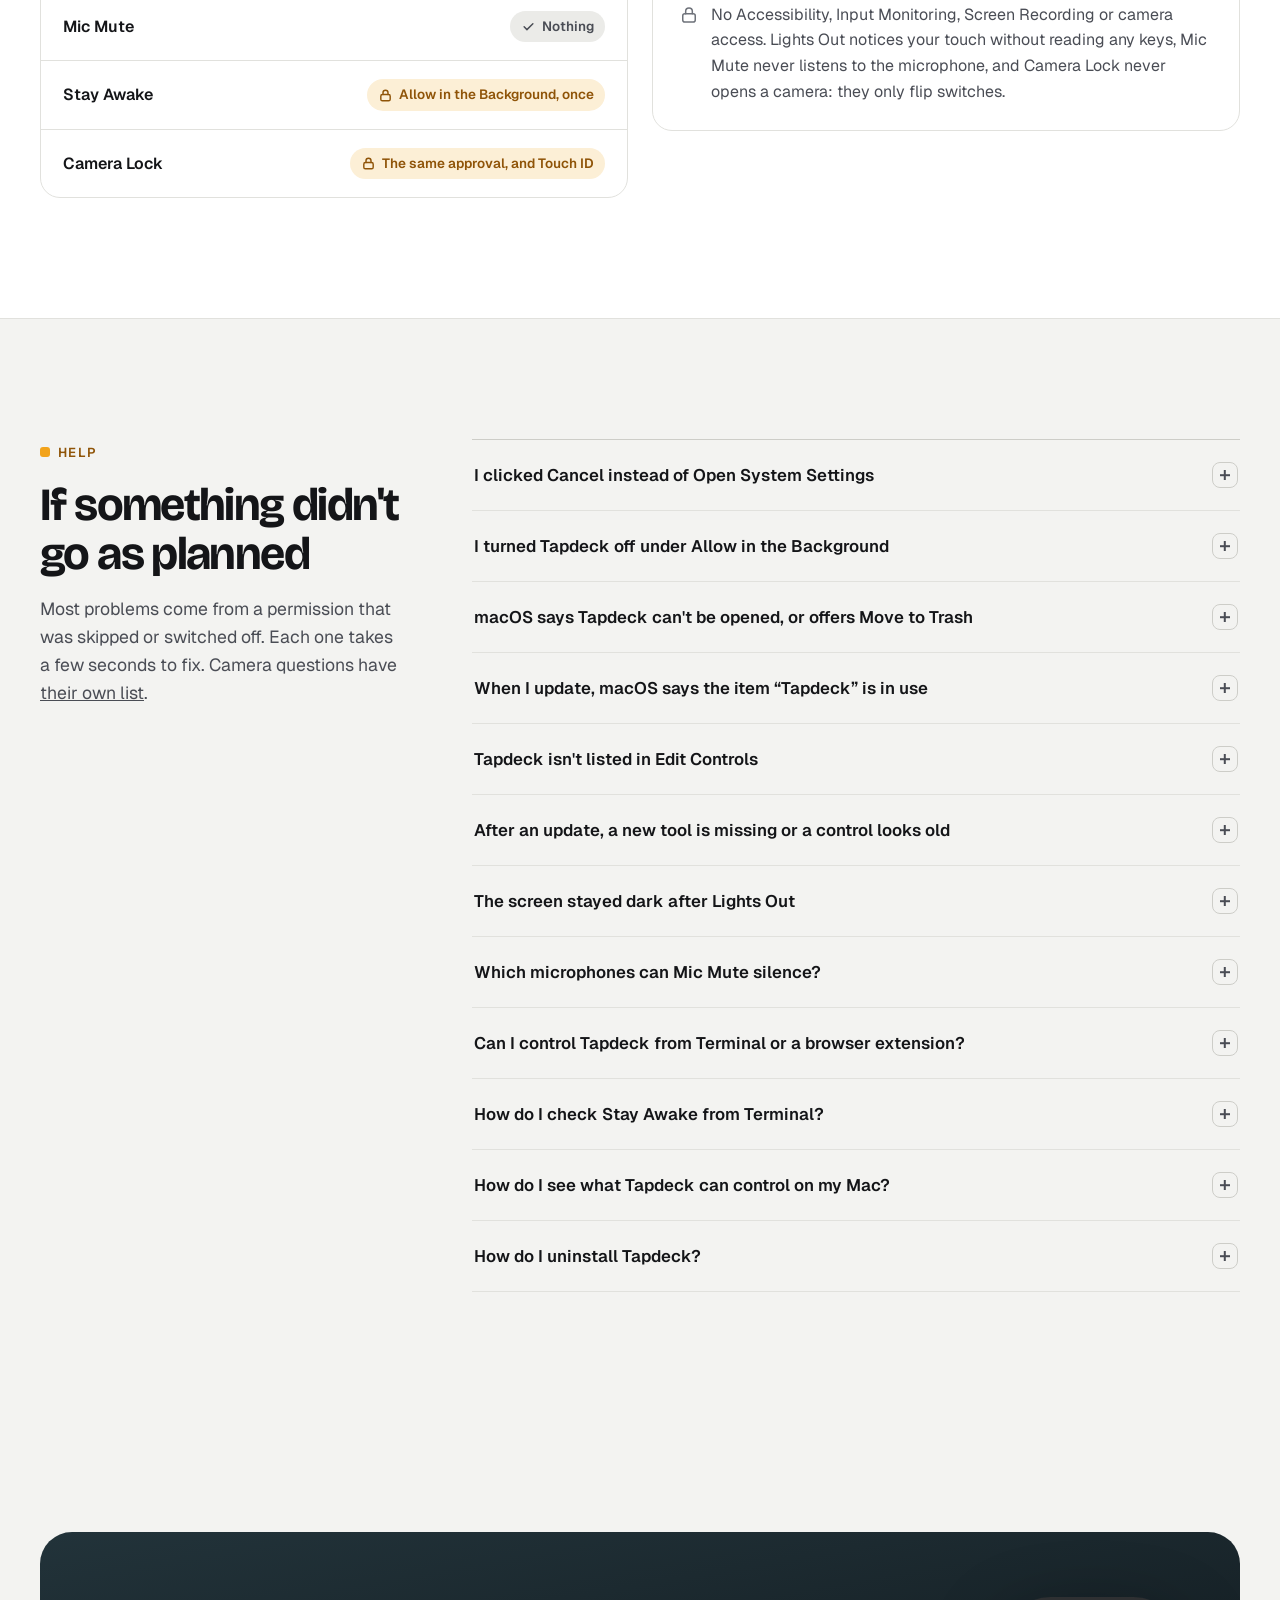
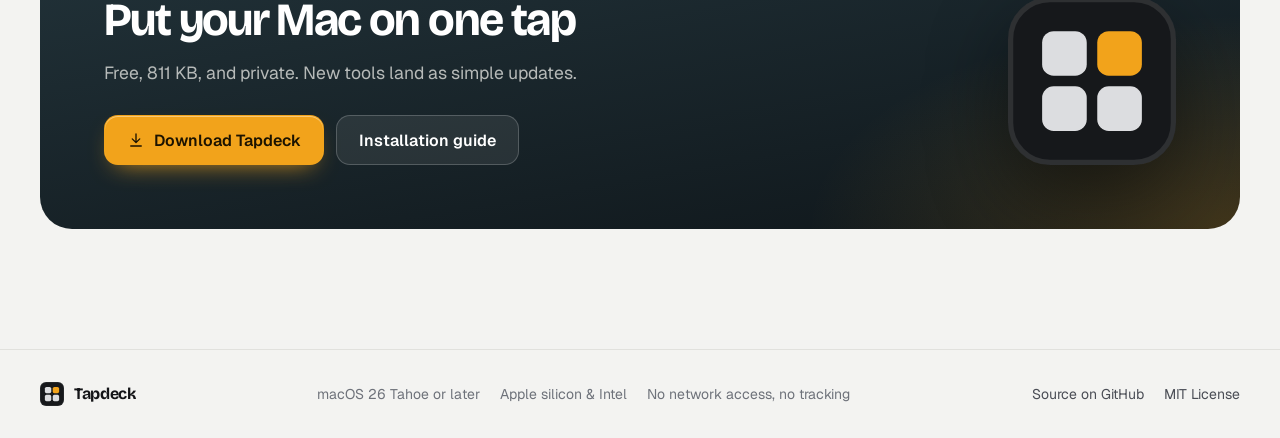
==== commit 4d0b3bf3: "Add Camera Lock: turn every camera off, unlock only with Touch ID, version 1.3 Camera Lock hides eve" ====
--- a/site/index.html
+++ b/site/index.html
@@ -4,11 +4,11 @@
 <meta charset="utf-8">
 <meta name="viewport" content="width=device-width, initial-scale=1, viewport-fit=cover">
 <title>Tapdeck</title>
-<meta name="description" content="Tapdeck puts small, focused tools in the macOS Control Center and menu bar: turn the screen off while your agent keeps working, and keep your Mac awake with the lid closed.">
+<meta name="description" content="Tapdeck puts small, focused tools in the macOS Control Center and menu bar: turn the screen off while your agent keeps working, keep your Mac awake with the lid closed, mute every mic, and lock every camera behind Touch ID.">
 <meta name="theme-color" content="#F3F3F1" media="(prefers-color-scheme: light)">
 <meta name="theme-color" content="#0E0F11" media="(prefers-color-scheme: dark)">
 <meta property="og:title" content="Tapdeck">
-<meta property="og:description" content="One-tap Mac tools for people who vibe code. Lights Out and Stay Awake, in Control Center and the menu bar.">
+<meta property="og:description" content="One-tap Mac tools for people who vibe code. Lights Out, Stay Awake, Mic Mute and Camera Lock, in Control Center and the menu bar.">
 <meta property="og:image" content="https://devehab.github.io/Tapdeck/assets/icon-512.png">
 <meta property="og:url" content="https://devehab.github.io/Tapdeck/">
 <link rel="canonical" href="https://devehab.github.io/Tapdeck/">
@@ -100,6 +100,8 @@
   }
   html[lang="ar"] body { line-height: 1.85; }
   html[lang="ar"] * { letter-spacing: 0 !important; }
+  /* Arabic notes inside the left-to-right macOS mocks still read right to left. */
+  [dir="ltr"] [lang="ar"] { direction: rtl; unicode-bidi: isolate; }
   img, svg { display: block; max-width: 100%; }
   a { color: inherit; }
   h1, h2, h3, h4, p, figure { margin: 0; }
@@ -279,7 +281,7 @@
   h3 { font: 650 1.3rem/1.25 var(--display); letter-spacing: -.02em; }
 
   /* Tools */
-  .tools { display: grid; grid-template-columns: repeat(3, minmax(0, 1fr)); gap: 24px; }
+  .tools { display: grid; grid-template-columns: repeat(2, minmax(0, 1fr)); gap: 24px; }
   .tool { display: flex; flex-direction: column; border-radius: 24px; background: var(--surface); border: 1px solid var(--line); overflow: hidden; transition: transform .3s var(--ease), box-shadow .3s var(--ease); }
   .band .tool { background: var(--paper); }
   .tool:hover { transform: translateY(-3px); box-shadow: var(--shadow-sm); }
@@ -336,6 +338,79 @@
   .micviz .level i { width: 6px; height: var(--h); border-radius: 3px; background: var(--amber); transition: height .4s var(--ease), background-color .4s ease; animation: level 1.1s ease-in-out var(--d) infinite alternate; }
   @keyframes level { from { transform: scaleY(.5); } to { transform: scaleY(1); } }
   .tool:hover .micviz .level i { height: 4px; background: var(--line-strong); animation: none; }
+  .camviz { position: relative; }
+  .camviz .feed { position: relative; width: 210px; height: 132px; border-radius: 12px; border: 4px solid #2B2E33; overflow: hidden; display: grid; place-items: end center; background: linear-gradient(165deg, #5B8A93, #22383F 70%); transition: background .5s ease; }
+  .camviz .person { width: 84px; height: 96px; }
+  .camviz .person::before { width: 40px; height: 40px; margin-left: -20px; }
+  .camviz .person::after { height: 48px; border-radius: 40px 40px 0 0; }
+  .camviz .live { top: 6px; right: 6px; padding: 2px 6px; font-size: 9px; }
+  .camviz .slash { position: absolute; left: 50%; top: 50%; width: 34px; height: 34px; margin: -17px 0 0 -17px; color: #FF6369; opacity: 0; transition: opacity .4s ease; }
+  .camviz .finger { position: absolute; right: -20px; bottom: -16px; width: 48px; height: 48px; border-radius: 50%; display: grid; place-items: center; background: var(--surface); color: #FF375F; box-shadow: var(--shadow-sm), 0 0 0 1px var(--line); }
+  .camviz .finger .icon { width: 28px; height: 28px; stroke-width: 1.6; }
+  .tool:hover .camviz .feed { background: #000; }
+  .tool:hover .camviz .person, .tool:hover .camviz .live { opacity: 0; }
+  .tool:hover .camviz .slash { opacity: 1; }
+
+  /* Camera Lock: one shared state across every demo (see the script) */
+  [data-cam-scope]:not(.cam-locked) .when-cam-locked, [data-cam-scope].cam-locked .when-cam-on { display: none !important; }
+  [data-cam-scope]:not(.cam-stale) .when-cam-stale, [data-cam-scope].cam-locked .when-cam-live, [data-cam-scope].cam-stale .when-cam-live { display: none !important; }
+  .cam .bub { background: rgba(255, 255, 255, .22); color: #fff; }
+  .cam-locked .cam .bub { background: #E5484D; color: #fff; }
+  .cam-locked .mb-cam { color: #FF6369; background: rgba(255, 255, 255, .14); }
+  .person { position: relative; display: block; transition: opacity .3s ease; }
+  .person::before { content: ""; position: absolute; left: 50%; top: 0; border-radius: 50%; background: #E3D3C4; }
+  .person::after { content: ""; position: absolute; left: 0; right: 0; bottom: 0; background: #2C4047; }
+  .live { position: absolute; border-radius: 6px; background: rgba(0, 0, 0, .5); color: #7BD389; font-weight: 700; letter-spacing: .04em; transition: opacity .3s ease; }
+  .cam-steps { margin-top: 32px; }
+  .cam-steps b { color: var(--ink); }
+  .cam-demo {
+    position: relative; border-radius: 22px; padding: 22px; overflow: hidden;
+    background: linear-gradient(170deg, #22333A, #10181B); box-shadow: var(--shadow-lg); font-family: var(--mac); color: #fff; user-select: none; -webkit-user-select: none;
+  }
+  .call { border-radius: 14px; overflow: hidden; background: rgba(13, 15, 17, .9); border: 1px solid rgba(255, 255, 255, .09); box-shadow: 0 30px 60px -20px rgba(0, 0, 0, .6); }
+  .call .win-bar span { flex: 1; text-align: center; margin-inline-end: 52px; }
+  .call-grid { display: grid; grid-template-columns: minmax(0, 2fr) minmax(0, 1fr); grid-template-rows: repeat(2, minmax(0, 1fr)); gap: 8px; padding: 10px; height: 290px; }
+  .vid { position: relative; overflow: hidden; display: grid; place-items: center; border-radius: 10px; background: #252C31; }
+  .vid.me { grid-row: span 2; place-items: end center; background: linear-gradient(165deg, #5B8A93, #22383F 70%); transition: background .3s ease; }
+  .vid.me .person { width: 150px; height: 176px; }
+  .vid.me .person::before { width: 76px; height: 76px; margin-left: -38px; }
+  .vid.me .person::after { height: 88px; border-radius: 70px 70px 0 0; }
+  .vid.me .live { top: 10px; right: 10px; padding: 3px 8px; font-size: 10.5px; }
+  .cam-locked .vid.me, .cam-stale .vid.me { background: #000; }
+  .cam-locked .vid.me .person, .cam-stale .vid.me .person { opacity: 0; }
+  .who { position: absolute; left: 8px; bottom: 8px; padding: 2px 8px; border-radius: 6px; background: rgba(0, 0, 0, .5); font-size: 11.5px; font-weight: 600; }
+  .initials { width: 52px; height: 52px; border-radius: 50%; display: grid; place-items: center; background: #3B474E; color: #DDE3E6; font-size: 16px; font-weight: 600; }
+  .vid-msg { position: absolute; inset: 0; display: grid; place-content: center; justify-items: center; gap: 10px; padding: 18px; text-align: center; color: #C9CDD2; }
+  .vid-msg .icon { width: 30px; height: 30px; color: #FF6369; }
+  .vid-msg b { max-width: 20em; font-size: 13px; font-weight: 600; line-height: 1.45; }
+  .reopen { margin-top: 2px; padding: 7px 12px; border-radius: 8px; background: #0A84FF; color: #fff; font-size: 12.5px; font-weight: 600; box-shadow: 0 0 0 3px rgba(242, 163, 27, .6); }
+  .reopen:hover { background: #2490FF; }
+  .cam-bar { margin-top: 18px; display: flex; align-items: center; gap: 18px; }
+  .cam-bar .t { flex: none; width: 190px; height: 62px; }
+  .cam-demo .caption { display: flex; align-items: center; gap: 8px; color: rgba(255, 255, 255, .6); font: 400 13.5px/1.4 var(--body); }
+  .cam-demo .caption .icon { width: 16px; height: 16px; }
+  html[lang="ar"] .cam-demo .caption, html[lang="ar"] .vid-msg b, html[lang="ar"] .reopen { font-family: "IBM Plex Sans Arabic", system-ui, sans-serif; }
+  .cam-faq { margin-top: 96px; display: grid; grid-template-columns: repeat(2, minmax(0, 1fr)); gap: 40px 56px; align-items: start; }
+  .faq-group h3 { margin-bottom: 18px; }
+
+  /* Touch ID prompt, shown when a demo unlocks the camera */
+  .tid { position: absolute; inset: 0; z-index: 4; display: grid; place-items: center; padding: 16px; background: rgba(5, 8, 10, .5); backdrop-filter: blur(3px); -webkit-backdrop-filter: blur(3px); }
+  .tid[hidden] { display: none; }
+  .tid-box {
+    width: min(100%, 268px); display: grid; justify-items: center; gap: 6px; padding: 22px 18px 16px; border-radius: 20px; text-align: center;
+    background: rgba(246, 246, 246, .97); color: #1D1D1F; font-family: var(--mac); box-shadow: 0 30px 60px -20px rgba(0, 0, 0, .7), 0 0 0 1px rgba(0, 0, 0, .2);
+    animation: tid-in .3s var(--ease) both;
+  }
+  .tid-finger { width: 62px; height: 62px; margin-bottom: 6px; border-radius: 50%; display: grid; place-items: center; background: #fff; color: #FF375F; animation: tid-ring 1.6s ease-out infinite; }
+  .tid-finger .icon { width: 40px; height: 40px; stroke-width: 1.5; }
+  .tid-box b { font-size: 14px; }
+  .tid-box p { font-size: 12.5px; line-height: 1.4; color: #3A3A3C; }
+  .tid-box small { font: 400 11.5px/1.4 var(--body); color: #8E8E93; }
+  html[lang="ar"] .tid-box small { font-family: "IBM Plex Sans Arabic", system-ui, sans-serif; }
+  .tid-cancel { margin-top: 8px; width: 100%; padding: 6px; border-radius: 9px; background: #E3E3E5; color: #1D1D1F; font-size: 13px; font-weight: 500; }
+  .tid-cancel:hover { background: #D8D8DB; }
+  @keyframes tid-in { from { opacity: 0; transform: scale(.94); } to { opacity: 1; transform: none; } }
+  @keyframes tid-ring { from { box-shadow: 0 0 0 1px #E5E5EA, 0 0 0 0 rgba(255, 55, 95, .45); } to { box-shadow: 0 0 0 1px #E5E5EA, 0 0 0 14px rgba(255, 55, 95, 0); } }
 
   /* Menu bar section */
   .split { display: grid; grid-template-columns: minmax(0, 1fr) minmax(0, 1.05fr); gap: 72px; align-items: center; }
@@ -612,6 +687,7 @@
     .tools, .pair { grid-template-columns: minmax(0, 1fr); }
     .facts { grid-template-columns: minmax(0, 1fr); }
     .fact + .fact { border-inline-start: 0; border-top: 1px solid var(--line); }
+    .cam-faq { grid-template-columns: minmax(0, 1fr); margin-top: 72px; }
     .final-card { grid-template-columns: minmax(0, 1fr); padding: 40px 28px; }
     .final-logo { width: 112px; height: 112px; order: -1; }
     .pop { margin-inline-end: 120px; }
@@ -639,6 +715,14 @@
     .edit-side { display: none; }
     .final { padding-bottom: 80px; }
     .fact { padding: 20px 4px; }
+    .cam-demo { padding: 14px; }
+    .call-grid { height: 230px; }
+    .vid.me .person { width: 116px; height: 136px; }
+    .vid.me .person::before { width: 58px; height: 58px; margin-left: -29px; }
+    .vid.me .person::after { height: 68px; }
+    .initials { width: 40px; height: 40px; margin-bottom: 18px; font-size: 14px; }
+    .cam-bar { flex-direction: column; align-items: stretch; gap: 14px; }
+    .cam-bar .t { width: 100%; }
   }
 </style>
 </head>
@@ -663,6 +747,9 @@
     <symbol id="i-lock" viewBox="0 0 24 24"><rect x="4.5" y="10.5" width="15" height="10" rx="2.5"/><path d="M8 10.5V7.5a4 4 0 0 1 8 0v3"/></symbol>
     <symbol id="i-mic" viewBox="0 0 24 24"><rect x="9" y="3" width="6" height="11" rx="3"/><path d="M5.5 11a6.5 6.5 0 0 0 13 0M12 17.5V21M8.5 21h7"/></symbol>
     <symbol id="i-mic-off" viewBox="0 0 24 24"><path d="M15 9.5V6a3 3 0 0 0-5.7-1.3M9 9v2a3 3 0 0 0 4.7 2.5M5.5 11a6.5 6.5 0 0 0 10.6 5M18.4 12.6c.1-.5.1-1 .1-1.6M12 17.5V21M8.5 21h7"/><path d="M3.5 3.5l17 17"/></symbol>
+    <symbol id="i-cam" viewBox="0 0 24 24"><rect x="2.5" y="6.5" width="13" height="11" rx="2.5"/><path d="M15.5 10.5l6-3.5v10l-6-3.5"/></symbol>
+    <symbol id="i-cam-off" viewBox="0 0 24 24"><path d="M9.5 6.5H13a2.5 2.5 0 0 1 2.5 2.5v3.5M15.5 15.5A2.5 2.5 0 0 1 13 17.5H5A2.5 2.5 0 0 1 2.5 15V9A2.5 2.5 0 0 1 4.5 6.6M15.5 10.5l6-3.5v10l-3-1.75"/><path d="M3.5 3.5l17 17"/></symbol>
+    <symbol id="i-finger" viewBox="0 0 24 24"><path d="M6.2 5.4A8.5 8.5 0 0 1 20.5 11.5v1.2M3.5 9.6a8.6 8.6 0 0 0-.2 2.9M17.2 19.4c.4-1.6.6-3.3.6-5v-2.9a5.8 5.8 0 0 0-10.3-3.6M6.2 12v2.4a14 14 0 0 1-1.3 5.8M14.6 21.2a20.5 20.5 0 0 0 .5-6.6v-3.1a3.1 3.1 0 0 0-6.2 0v2.9a17.3 17.3 0 0 1-2 8M12 11.5v3a23 23 0 0 1-1.6 8.4"/></symbol>
     <symbol id="i-keyboard" viewBox="0 0 24 24"><rect x="2.5" y="6" width="19" height="12" rx="2.5"/><path d="M6.5 10h.01M10 10h.01M14 10h.01M17.5 10h.01M8 14h8"/></symbol>
     <symbol id="i-arrow-up" viewBox="0 0 24 24"><path d="M12 19V5M6 11l6-6 6 6"/></symbol>
     <symbol id="i-arrow-right" viewBox="0 0 24 24"><path d="M5 12h14M13 6l6 6-6 6"/></symbol>
@@ -679,6 +766,7 @@
     </a>
     <nav class="nav" aria-label="Main">
       <a href="#tools"><span lang="en">Tools</span><span lang="ar">الأدوات</span></a>
+      <a href="#camera"><span lang="en">Camera Lock</span><span lang="ar">قفل الكاميرا</span></a>
       <a href="#menu-bar"><span lang="en">Menu bar</span><span lang="ar">شريط القوائم</span></a>
       <a href="#shortcuts"><span lang="en">Shortcuts</span><span lang="ar">الاختصارات</span></a>
       <a href="#install"><span lang="en">Install</span><span lang="ar">التثبيت</span></a>
@@ -715,8 +803,8 @@
           </h1>
         </div>
         <div class="hero-side">
-          <p class="lead" lang="en">Tapdeck puts small, focused tools in Control Center and the menu bar. Turn the screen off while your agent keeps working, keep the Mac running with the lid closed, mute every microphone in one tap, and get back to building.</p>
-          <p class="lead" lang="ar">يضع Tapdeck أدوات صغيرة ومركّزة في Control Center وشريط القوائم. أطفئ الشاشة ووكيلك البرمجي يكمل عمله، وأبقِ الماك شغّالاً والغطاء مغلق، واكتم كل الميكروفونات بضغطة، ثم ارجع لما تبنيه.</p>
+          <p class="lead" lang="en">Tapdeck puts small, focused tools in Control Center and the menu bar. Turn the screen off while your agent keeps working, keep the Mac running with the lid closed, mute every microphone in one tap, lock every camera behind your fingerprint, and get back to building.</p>
+          <p class="lead" lang="ar">يضع Tapdeck أدوات صغيرة ومركّزة في Control Center وشريط القوائم. أطفئ الشاشة ووكيلك البرمجي يكمل عمله، وأبقِ الماك شغّالاً والغطاء مغلق، واكتم كل الميكروفونات بضغطة، واقفل كل الكاميرات ببصمة إصبعك، ثم ارجع لما تبنيه.</p>
           <div class="cta">
             <a class="btn btn-primary" href="https://github.com/Devehab/Tapdeck/releases/latest/download/Tapdeck.dmg">
               <svg class="icon" aria-hidden="true"><use href="#i-download"/></svg>
@@ -724,16 +812,19 @@
             </a>
             <a class="btn btn-ghost" href="#install"><span lang="en">How to install</span><span lang="ar">طريقة التثبيت</span></a>
           </div>
-          <p class="meta" lang="en">Free · Version 1.2 · macOS 26 Tahoe or later · Apple silicon &amp; Intel</p>
-          <p class="meta" lang="ar">مجاني · الإصدار 1.2 · <bdi>macOS 26 Tahoe</bdi> أو أحدث · Apple silicon و Intel</p>
+          <p class="meta" lang="en">Free · Version 1.3 · macOS 26 Tahoe or later · Apple silicon &amp; Intel</p>
+          <p class="meta" lang="ar">مجاني · الإصدار 1.3 · <bdi>macOS 26 Tahoe</bdi> أو أحدث · Apple silicon و Intel</p>
         </div>
       </div>
 
       <div class="stage-wrap">
-        <div class="stage stay-on" dir="ltr" data-stay-scope data-mic-scope data-dark-scope>
+        <div class="stage stay-on" dir="ltr" data-stay-scope data-mic-scope data-cam-scope data-dark-scope>
           <div class="mb">
             <div class="mb-left" aria-hidden="true"><b>Terminal</b><span>Shell</span><span>Edit</span><span>View</span><span>Window</span><span>Help</span></div>
             <div class="mb-right">
+              <button class="mb-item mb-cam" type="button" data-cam-toggle aria-pressed="false" aria-label="Camera Lock">
+                <svg class="icon when-cam-on" aria-hidden="true"><use href="#i-cam"/></svg><svg class="icon when-cam-locked" aria-hidden="true"><use href="#i-cam-off"/></svg>
+              </button>
               <button class="mb-item mb-mic" type="button" data-mic-toggle aria-pressed="false" aria-label="Mic Mute">
                 <svg class="icon when-live" aria-hidden="true"><use href="#i-mic"/></svg><svg class="icon when-muted" aria-hidden="true"><use href="#i-mic-off"/></svg>
               </button>
@@ -767,10 +858,10 @@
               <span class="bub"><svg class="icon when-on" aria-hidden="true"><use href="#i-sun"/></svg><svg class="icon when-off" aria-hidden="true"><use href="#i-moon"/></svg></span>
               <span class="lbl"><b>Stay Awake</b><small class="when-on">Won't Sleep</small><small class="when-off">Sleeps Normally</small></span>
             </button>
-            <div class="t wide muted" aria-hidden="true">
-              <span class="bub"><svg class="icon"><use href="#i-bt"/></svg></span>
-              <span class="lbl"><b>Bluetooth</b><small>On</small></span>
-            </div>
+            <button class="t wide ours cam" type="button" data-cam-toggle aria-pressed="false" aria-label="Camera Lock">
+              <span class="bub"><svg class="icon when-cam-on" aria-hidden="true"><use href="#i-cam"/></svg><svg class="icon when-cam-locked" aria-hidden="true"><use href="#i-cam-off"/></svg></span>
+              <span class="lbl"><b>Camera</b><small class="when-cam-on">On</small><small class="when-cam-locked">Locked</small></span>
+            </button>
             <button class="t round ours" type="button" data-lights aria-label="Lights Out">
               <svg class="icon" aria-hidden="true"><use href="#i-bulb-off"/></svg>
             </button>
@@ -784,21 +875,31 @@
           <span class="tag tag-mb"><span lang="en">Stay Awake, pinned to the menu bar</span><span lang="ar">Stay Awake مثبّت في شريط القوائم</span><svg class="icon" aria-hidden="true"><use href="#i-arrow-ne"/></svg></span>
           <span class="tag tag-cc"><span lang="en">Tapdeck controls in Control Center</span><span lang="ar">أزرار Tapdeck داخل Control Center</span><svg class="icon" aria-hidden="true"><use href="#i-arrow-right"/></svg></span>
 
+          <div class="tid" data-tid hidden>
+            <div class="tid-box" role="dialog" aria-label="Touch ID">
+              <button class="tid-finger" type="button" data-tid-ok aria-label="Touch ID"><svg class="icon" aria-hidden="true"><use href="#i-finger"/></svg></button>
+              <b>Tapdeck</b>
+              <p>Tapdeck is trying to turn the camera back on.</p>
+              <small><span lang="en">Click the fingerprint to touch the sensor</span><span lang="ar">اضغط البصمة كأنك تلمس الحساس</span></small>
+              <button class="tid-cancel" type="button" data-tid-cancel>Cancel</button>
+            </div>
+          </div>
+
           <div class="blackout" aria-live="polite">
             <p><span lang="en">Screen and keyboard light are off, and the agent is still running. Move the pointer or press a key to wake.</span><span lang="ar">الشاشة وإضاءة الكيبورد مطفأة، والوكيل ما زال يعمل. حرّك المؤشر أو اضغط أي زر لإعادتها.</span></p>
           </div>
         </div>
         <p class="stage-hint">
           <svg class="icon" aria-hidden="true"><use href="#i-pointer"/></svg>
-          <span lang="en">This is a live demo. Tap Stay Awake, Lights Out or the microphone.</span>
-          <span lang="ar">هذا عرض تفاعلي. اضغط Stay Awake أو Lights Out أو الميكروفون.</span>
+          <span lang="en">This is a live demo. Tap Stay Awake, Lights Out, the microphone or the camera.</span>
+          <span lang="ar">هذا عرض تفاعلي. اضغط Stay Awake أو Lights Out أو الميكروفون أو الكاميرا.</span>
         </p>
       </div>
 
       <div class="facts">
-        <div class="fact"><b>532 KB</b><span lang="en">One universal download for Apple silicon and Intel</span><span lang="ar">تحميل واحد يعمل على Apple silicon و Intel</span></div>
+        <div class="fact"><b>811 KB</b><span lang="en">One universal download for Apple silicon and Intel</span><span lang="ar">تحميل واحد يعمل على Apple silicon و Intel</span></div>
         <div class="fact"><b>0</b><span lang="en">Network requests. No account, no tracking</span><span lang="ar">طلبات إنترنت. بلا حساب وبلا تتبّع</span></div>
-        <div class="fact"><b>1</b><span lang="en">Approval to give, and only for Stay Awake</span><span lang="ar">موافقة واحدة فقط، ولـ Stay Awake وحده</span></div>
+        <div class="fact"><b>1</b><span lang="en">Approval to give, only for Stay Awake and Camera Lock</span><span lang="ar">موافقة واحدة فقط، لـ Stay Awake و Camera Lock</span></div>
       </div>
     </div>
   </div>
@@ -808,7 +909,7 @@
     <div class="wrap">
       <div class="head rv">
         <span class="kicker"><span lang="en">Tools</span><span lang="ar">الأدوات</span></span>
-        <h2><span lang="en">Three tools today. A deck that keeps growing.</span><span lang="ar">ثلاث أدوات اليوم، ومجموعة تكبر باستمرار.</span></h2>
+        <h2><span lang="en">Four tools today. A deck that keeps growing.</span><span lang="ar">أربع أدوات اليوم، ومجموعة تكبر باستمرار.</span></h2>
         <p lang="en">Each tool is a native control. Put it in Control Center, pin it to the menu bar, or run it from Spotlight.</p>
         <p lang="ar">كل أداة زر أصلي في macOS. ضعه في Control Center، أو ثبّته في شريط القوائم، أو شغّله من Spotlight.</p>
       </div>
@@ -882,6 +983,34 @@
             </div>
           </div>
         </article>
+
+        <article class="tool rv">
+          <div class="viz" aria-hidden="true">
+            <div class="camviz">
+              <div class="feed"><span class="person"></span><span class="live">LIVE</span><svg class="icon slash"><use href="#i-cam-off"/></svg></div>
+              <span class="finger"><svg class="icon"><use href="#i-finger"/></svg></span>
+            </div>
+          </div>
+          <div class="tool-body">
+            <div class="tool-title"><h3>Camera Lock</h3><span class="chip"><span lang="en">Toggle</span><span lang="ar">زر تبديل</span></span></div>
+            <p class="tool-lead" lang="en">Turns off every camera for every app in one tap. Only your fingerprint turns it back on.</p>
+            <p class="tool-lead" lang="ar">يوقف كل الكاميرات عن كل التطبيقات بضغطة واحدة، ولا يعيدها إلا بصمة إصبعك.</p>
+            <div class="states">
+              <div class="state"><span class="dot mic"><svg class="icon" aria-hidden="true"><use href="#i-cam-off"/></svg></span><span><b>Locked</b> · <span lang="en">apps see no camera at all</span><span lang="ar">التطبيقات لا ترى أي كاميرا</span></span></div>
+              <div class="state"><span class="dot moon"><svg class="icon" aria-hidden="true"><use href="#i-cam"/></svg></span><span><b>On</b> · <span lang="en">cameras work normally</span><span lang="ar">الكاميرات تعمل بشكل طبيعي</span></span></div>
+            </div>
+            <ul class="checks">
+              <li><svg class="icon" aria-hidden="true"><use href="#i-check"/></svg><span lang="en">Cuts a camera that's already in use, in the middle of a call.</span><span lang="ar">يقطع الكاميرا حتى لو كانت مفتوحة، في منتصف اجتماع.</span></li>
+              <li><svg class="icon" aria-hidden="true"><use href="#i-check"/></svg><span lang="en">Turning it back on takes Touch ID, with no password option.</span><span lang="ar">إعادة تشغيلها تحتاج Touch ID، بلا خيار كلمة سر.</span></li>
+              <li><svg class="icon" aria-hidden="true"><use href="#i-check"/></svg><span lang="en">Covers the built-in camera, USB cameras and iPhone Continuity Camera.</span><span lang="ar">يشمل الكاميرا المدمجة وكاميرات USB وكاميرا الآيفون عبر Continuity.</span></li>
+            </ul>
+            <div class="note">
+              <svg class="icon" aria-hidden="true"><use href="#i-warn"/></svg>
+              <span lang="en">After you turn the camera back on, quit and reopen any app that was using it. <a href="#camera">How Camera Lock works</a></span>
+              <span lang="ar">بعد إعادة تشغيل الكاميرا، أغلق أي تطبيق كان يستخدمها كلياً ثم افتحه من جديد. <a href="#camera">كيف يعمل قفل الكاميرا</a></span>
+            </div>
+          </div>
+        </article>
       </div>
 
       <div class="more rv">
@@ -892,8 +1021,166 @@
     </div>
   </section>
 
+  <!-- Camera Lock -->
+  <section id="camera" class="band">
+    <div class="wrap">
+      <div class="split">
+        <div class="head rv">
+          <span class="kicker"><span lang="en">Camera Lock</span><span lang="ar">قفل الكاميرا</span></span>
+          <h2><span lang="en">Cut every camera mid-call. Only your fingerprint brings it back.</span><span lang="ar">اقطع كل الكاميرات في منتصف الاجتماع، ولا يعيدها إلا بصمتك.</span></h2>
+          <p lang="en">Camera Lock is for the moments you want to be sure nothing is watching: one tap, and no app on your Mac can see any camera.</p>
+          <p lang="ar">قفل الكاميرا للحظات التي تريد فيها أن تتأكد أن لا شيء يراك: ضغطة واحدة، ولا يرى أي تطبيق على ماكك أي كاميرا.</p>
+          <ol class="numbered cam-steps">
+            <li><div lang="en"><b>Tap to lock.</b> Within about a second every app loses the camera, even one that's in a meeting right now. Apps that ask for a camera find none.</div><div lang="ar"><b>اضغط للقفل.</b> خلال ثانية تقريباً تفقد كل التطبيقات الكاميرا، حتى التطبيق الذي في اجتماع الآن. وأي تطبيق يطلب كاميرا لا يجد أي كاميرا.</div></li>
+            <li><div lang="en"><b>Tap again and touch the sensor.</b> Only Touch ID turns the camera back on. There's no “Use Password” option, so knowing your password isn't enough.</div><div lang="ar"><b>اضغط مرة أخرى والمس الحساس.</b> وحده Touch ID يعيد تشغيل الكاميرا. لا يوجد خيار <span class="ui">Use Password</span>، فمعرفة كلمة السر لا تكفي.</div></li>
+            <li><div lang="en"><b>Reopen the app.</b> An app that was using the camera when you locked it needs a fresh start: quit it completely with <span class="ui">⌘Q</span> and open it again. Other apps see the camera right away.</div><div lang="ar"><b>أعد فتح التطبيق.</b> التطبيق الذي كان يستخدم الكاميرا لحظة القفل يحتاج تشغيلاً جديداً: أغلقه كلياً بـ <span class="ui">⌘Q</span> ثم افتحه من جديد. أما باقي التطبيقات فترى الكاميرا مباشرة.</div></li>
+          </ol>
+        </div>
+
+        <div class="cam-demo rv" dir="ltr" data-cam-scope>
+          <div class="call">
+            <div class="win-bar"><i></i><i></i><i></i><span>Team sync · 3 people</span></div>
+            <div class="call-grid">
+              <div class="vid me">
+                <span class="person" aria-hidden="true"></span>
+                <span class="live when-cam-live">● LIVE</span>
+                <div class="vid-msg when-cam-locked"><svg class="icon" aria-hidden="true"><use href="#i-cam-off"/></svg><b>No camera found</b></div>
+                <div class="vid-msg when-cam-stale">
+                  <svg class="icon" aria-hidden="true"><use href="#i-cam-off"/></svg>
+                  <b><span lang="en">Camera is back on, but this app hasn't noticed yet</span><span lang="ar">الكاميرا رجعت، لكن هذا التطبيق لم ينتبه بعد</span></b>
+                  <button class="reopen" type="button" data-cam-reopen><span lang="en">Quit and reopen the app</span><span lang="ar">أغلق التطبيق وافتحه</span></button>
+                </div>
+                <span class="who">You</span>
+              </div>
+              <div class="vid"><span class="initials" aria-hidden="true">MK</span><span class="who">Maya</span></div>
+              <div class="vid"><span class="initials" aria-hidden="true">SA</span><span class="who">Sami</span></div>
+            </div>
+          </div>
+          <div class="cam-bar">
+            <button class="t wide ours cam" type="button" data-cam-toggle aria-pressed="false" aria-label="Camera Lock">
+              <span class="bub"><svg class="icon when-cam-on" aria-hidden="true"><use href="#i-cam"/></svg><svg class="icon when-cam-locked" aria-hidden="true"><use href="#i-cam-off"/></svg></span>
+              <span class="lbl"><b>Camera</b><small class="when-cam-on">On</small><small class="when-cam-locked">Locked</small></span>
+            </button>
+            <p class="caption">
+              <svg class="icon" aria-hidden="true"><use href="#i-pointer"/></svg>
+              <span lang="en">Tap Camera to lock it, then tap again to unlock with Touch ID.</span>
+              <span lang="ar">اضغط Camera للقفل، ثم اضغط مرة أخرى لفتحه بـ Touch ID.</span>
+            </p>
+          </div>
+
+          <div class="tid" data-tid hidden>
+            <div class="tid-box" role="dialog" aria-label="Touch ID">
+              <button class="tid-finger" type="button" data-tid-ok aria-label="Touch ID"><svg class="icon" aria-hidden="true"><use href="#i-finger"/></svg></button>
+              <b>Tapdeck</b>
+              <p>Tapdeck is trying to turn the camera back on.</p>
+              <small><span lang="en">Click the fingerprint to touch the sensor</span><span lang="ar">اضغط البصمة كأنك تلمس الحساس</span></small>
+              <button class="tid-cancel" type="button" data-tid-cancel>Cancel</button>
+            </div>
+          </div>
+        </div>
+      </div>
+
+      <div class="cam-faq">
+        <div class="faq-group">
+          <h3><span lang="en">How it works</span><span lang="ar">كيف يعمل</span></h3>
+          <div class="faq">
+            <details>
+              <summary><span lang="en">What does Camera Lock actually do?</span><span lang="ar">ماذا يفعل قفل الكاميرا بالضبط؟</span><span class="pm" aria-hidden="true"></span></summary>
+              <div class="answer">
+                <p lang="en">It turns on the same system setting Apple's own camera restriction uses, the one schools and companies switch on for the Macs they manage. While it's on, macOS offers apps no camera at all: there's nothing to open, not even a black picture. Tapdeck then restarts macOS's camera services, so an app that's using the camera right now loses it too.</p>
+                <p lang="ar">يفعّل نفس إعداد النظام الذي يستخدمه قيد الكاميرا الرسمي من Apple، وهو الإعداد الذي تفعّله المدارس والشركات على أجهزة الماك التي تديرها. وطالما هو مفعّل، لا يعرض macOS أي كاميرا على التطبيقات: لا يوجد شيء لتفتحه، ولا حتى صورة سوداء. ثم يعيد Tapdeck تشغيل خدمات الكاميرا في macOS، فيفقدها أيضاً أي تطبيق يستخدمها في تلك اللحظة.</p>
+              </div>
+            </details>
+            <details>
+              <summary><span lang="en">Which apps and cameras does it cover?</span><span lang="ar">ما التطبيقات والكاميرات التي يشملها؟</span><span class="pm" aria-hidden="true"></span></summary>
+              <div class="answer">
+                <p lang="en">Every app, because macOS itself stops offering cameras: FaceTime, Zoom, Teams, Slack, Google Meet in any browser, Photo Booth and the rest. It covers the built-in camera, USB webcams and an iPhone used as a Continuity Camera, Desk View included.</p>
+                <p lang="ar">كل التطبيقات، لأن macOS نفسه يتوقف عن عرض الكاميرات: FaceTime و Zoom و Teams و Slack و Google Meet في أي متصفح و Photo Booth وغيرها. ويشمل الكاميرا المدمجة وكاميرات USB والآيفون المستخدم ككاميرا عبر Continuity، ومعها Desk View.</p>
+              </div>
+            </details>
+            <details>
+              <summary><span lang="en">Why only Touch ID, and not my password?</span><span lang="ar">لماذا Touch ID فقط، وليس كلمة السر؟</span><span class="pm" aria-hidden="true"></span></summary>
+              <div class="answer">
+                <p lang="en">A password can be watched, guessed or shared. A fingerprint can't, so turning the camera back on asks for Touch ID and offers no password instead. For the same reason, Camera Lock turns on only while Touch ID is set up: you can never lock a camera you can't unlock.</p>
+                <p lang="ar">كلمة السر يمكن أن تُرى أو تُخمَّن أو تُشارَك، أما البصمة فلا. لذلك تطلب إعادة تشغيل الكاميرا Touch ID ولا تقبل كلمة السر بديلاً. وللسبب نفسه لا يعمل قفل الكاميرا إلا إذا كان Touch ID مُعدّاً، فلا يمكن أن تقفل كاميرا لا تستطيع فتحها.</p>
+              </div>
+            </details>
+            <details>
+              <summary><span lang="en">Why do I have to reopen an app after unlocking?</span><span lang="ar">لماذا يجب أن أعيد فتح التطبيق بعد فك القفل؟</span><span class="pm" aria-hidden="true"></span></summary>
+              <div class="answer">
+                <p lang="en">When the camera is locked, apps that were using it lose their connection to it, and most of them don't look for a camera again by themselves. A fresh start makes them look. Quit the app completely with <span class="ui">⌘Q</span>, or right-click its Dock icon and choose <span class="ui">Quit</span>; closing its window isn't enough. In a browser, quit the whole browser, not just the tab. Apps you open after unlocking see the camera right away.</p>
+                <p lang="ar">عندما تُقفل الكاميرا، تفقد التطبيقات التي كانت تستخدمها اتصالها بها، وأغلبها لا يبحث عن الكاميرا من جديد من تلقاء نفسه. التشغيل من جديد يجعله يبحث. أغلق التطبيق كلياً بـ <span class="ui">⌘Q</span>، أو اضغط على أيقونته في الـ Dock بالزر الأيمن واختر <span class="ui">Quit</span>؛ إغلاق النافذة وحده لا يكفي. وفي المتصفح أغلق المتصفح كله، وليس التبويب فقط. أما التطبيقات التي تفتحها بعد فك القفل فترى الكاميرا مباشرة.</p>
+              </div>
+            </details>
+            <details>
+              <summary><span lang="en">Can an app turn the camera back on by itself?</span><span lang="ar">هل يستطيع تطبيق أن يعيد تشغيل الكاميرا بنفسه؟</span><span class="pm" aria-hidden="true"></span></summary>
+              <div class="answer">
+                <p lang="en">No. Apps can't change this setting, and while the camera is locked Tapdeck checks every second that it's still in place and puts it back if anything removes it. Like every system setting, it can be changed by someone with your Mac's administrator password, so keep that password to yourself.</p>
+                <p lang="ar">لا. التطبيقات لا تستطيع تغيير هذا الإعداد، وطالما الكاميرا مقفلة يتأكد Tapdeck كل ثانية أن الإعداد ما زال في مكانه، ويعيده إذا أزاله أي شيء. ومثل أي إعداد في النظام، يستطيع تغييره من يملك كلمة سر المدير في ماكك، فاحتفظ بها لنفسك.</p>
+              </div>
+            </details>
+            <details>
+              <summary><span lang="en">What does it need from me?</span><span lang="ar">ماذا يحتاج مني؟</span><span class="pm" aria-hidden="true"></span></summary>
+              <div class="answer">
+                <p lang="en">Touch ID with at least one fingerprint, and the same one-time <span class="ui">Allow in the Background</span> approval as Stay Awake, because changing a system setting needs administrator rights. It needs no camera permission: Tapdeck never opens a camera or looks through one.</p>
+                <p lang="ar">Touch ID مع بصمة واحدة على الأقل، ونفس موافقة <span class="ui">Allow in the Background</span> التي يحتاجها Stay Awake مرة واحدة، لأن تغيير إعداد في النظام يحتاج صلاحيات مدير. ولا يحتاج إذن الكاميرا: Tapdeck لا يفتح أي كاميرا ولا ينظر من خلالها.</p>
+              </div>
+            </details>
+          </div>
+        </div>
+
+        <div class="faq-group">
+          <h3><span lang="en">Troubleshooting</span><span lang="ar">حل المشاكل</span></h3>
+          <div class="faq">
+            <details>
+              <summary><span lang="en">I unlocked the camera, but an app still can't see it</span><span lang="ar">فككت القفل، لكن تطبيقاً ما زال لا يرى الكاميرا</span><span class="pm" aria-hidden="true"></span></summary>
+              <div class="answer">
+                <p lang="en">Quit that app completely with <span class="ui">⌘Q</span> and open it again; for a browser, quit the whole browser. If it still finds no camera, check that the lock is really off:</p>
+                <p lang="ar">أغلق هذا التطبيق كلياً بـ <span class="ui">⌘Q</span> ثم افتحه من جديد؛ وإذا كان متصفحاً فأغلق المتصفح كله. وإذا بقي لا يجد الكاميرا، تأكد أن القفل مفتوح فعلاً:</p>
+                <div class="code"><code>/Applications/Tapdeck.app/Contents/MacOS/Tapdeck --status</code><button class="copy" type="button" data-copy><span class="idle-t"><span lang="en">Copy</span><span lang="ar">نسخ</span></span><span class="done-t"><span lang="en">Copied</span><span lang="ar">تم النسخ</span></span></button></div>
+                <p lang="en"><span class="ui">Camera Lock: off</span> and your cameras listed after <span class="ui">Cameras apps can see</span> mean macOS offers them again. If it still says locked, tap Camera Lock and touch the sensor.</p>
+                <p lang="ar">إذا ظهر <span class="ui">Camera Lock: off</span> وظهرت كاميراتك بعد <span class="ui">Cameras apps can see</span>، فـ macOS يعرضها من جديد. وإذا بقي مقفلاً، اضغط Camera Lock والمس الحساس.</p>
+              </div>
+            </details>
+            <details>
+              <summary><span lang="en">An app still shows my picture after I locked the camera</span><span lang="ar">تطبيق ما زال يعرض صورتي بعد قفل الكاميرا</span><span class="pm" aria-hidden="true"></span></summary>
+              <div class="answer">
+                <p lang="en">Give it a second or two. If the picture keeps moving, run the status command above. <span class="ui">Cameras apps can see: none</span> means the lock is on, so quit and reopen that app and it will find no camera. If Camera Lock shows off, it's probably waiting for its one-time approval: turn Tapdeck on under <span class="ui">Allow in the Background</span> and tap Camera Lock again.</p>
+                <p lang="ar">انتظر ثانية أو اثنتين. وإذا بقيت الصورة تتحرك، شغّل أمر الحالة في الأعلى. <span class="ui">Cameras apps can see: none</span> تعني أن القفل مفعّل، فأغلق التطبيق وافتحه من جديد ولن يجد أي كاميرا. وإذا ظهر أن Camera Lock غير مفعّل، فهو غالباً ينتظر موافقته الأولى: فعّل Tapdeck تحت <span class="ui">Allow in the Background</span> واضغط Camera Lock من جديد.</p>
+                <span class="crumbs"><b>System Settings</b><i></i><b>General</b><i></i><b>Login Items &amp; Extensions</b></span>
+              </div>
+            </details>
+            <details>
+              <summary><span lang="en">Camera Lock says it needs Touch ID</span><span lang="ar">قفل الكاميرا يقول إنه يحتاج Touch ID</span><span class="pm" aria-hidden="true"></span></summary>
+              <div class="answer">
+                <p lang="en">Camera Lock works only while Touch ID can be used. Add a fingerprint in Touch ID &amp; Password. On a MacBook, open the lid; on a desktop Mac, connect your Magic Keyboard with Touch ID. A Mac with no Touch ID at all can't use Camera Lock.</p>
+                <p lang="ar">قفل الكاميرا يعمل فقط عندما يكون Touch ID قابلاً للاستخدام. أضف بصمة من Touch ID &amp; Password. وفي الماك بوك افتح الغطاء، وفي الماك المكتبي وصّل Magic Keyboard with Touch ID. أما الماك الذي ليس فيه Touch ID أصلاً فلا يستطيع استخدام قفل الكاميرا.</p>
+                <span class="crumbs"><b>System Settings</b><i></i><b>Touch ID &amp; Password</b></span>
+              </div>
+            </details>
+            <details>
+              <summary><span lang="en">Touch ID stopped accepting my finger</span><span lang="ar">Touch ID توقف عن قبول بصمتي</span><span class="pm" aria-hidden="true"></span></summary>
+              <div class="answer">
+                <p lang="en">After too many tries macOS pauses Touch ID. Lock the screen with <span class="ui">⌃⌘Q</span> and sign in with your password once; Touch ID works again, and the next tap on Camera Lock unlocks the camera. Clicking <span class="ui">Cancel</span> on the Touch ID prompt simply leaves the camera locked.</p>
+                <p lang="ar">بعد محاولات كثيرة يوقف macOS الـ Touch ID مؤقتاً. اقفل الشاشة بـ <span class="ui">⌃⌘Q</span> وادخل بكلمة السر مرة واحدة؛ فيعود Touch ID للعمل، وأول ضغطة بعدها على Camera Lock تفتح الكاميرا. أما الضغط على <span class="ui">Cancel</span> في نافذة Touch ID فيترك الكاميرا مقفلة فقط.</p>
+              </div>
+            </details>
+            <details>
+              <summary><span lang="en">The camera is locked and Touch ID is gone</span><span lang="ar">الكاميرا مقفلة و Touch ID لم يعد متاحاً</span><span class="pm" aria-hidden="true"></span></summary>
+              <div class="answer">
+                <p lang="en">Reconnect the Magic Keyboard with Touch ID, or open the MacBook lid. If the fingerprints were removed, add one again in Touch ID &amp; Password (macOS asks for your password first). Any fingerprint saved on this Mac unlocks Camera Lock.</p>
+                <p lang="ar">أعد توصيل Magic Keyboard with Touch ID، أو افتح غطاء الماك بوك. وإذا حُذفت البصمات، أضف بصمة من جديد في Touch ID &amp; Password (يطلب macOS كلمة السر أولاً). أي بصمة محفوظة في هذا الماك تفتح قفل الكاميرا.</p>
+                <span class="crumbs"><b>System Settings</b><i></i><b>Touch ID &amp; Password</b></span>
+              </div>
+            </details>
+          </div>
+        </div>
+      </div>
+    </div>
+  </section>
+
   <!-- Menu bar -->
-  <section id="menu-bar" class="band">
+  <section id="menu-bar">
     <div class="wrap split">
       <div class="head rv">
         <span class="kicker"><span lang="en">Menu bar</span><span lang="ar">شريط القوائم</span></span>
@@ -905,6 +1192,7 @@
           <div class="state"><span class="dot moon"><svg class="icon" aria-hidden="true"><use href="#i-moon"/></svg></span><span><b>Sleeps Normally</b> · <span lang="en">regular macOS sleep</span><span lang="ar">ينام كالعادة</span></span></div>
           <div class="state"><span class="dot bulb"><svg class="icon" aria-hidden="true"><use href="#i-bulb-off"/></svg></span><span><b>Lights Out</b> · <span lang="en">one click turns the screen and keyboard light off</span><span lang="ar">ضغطة واحدة تطفئ الشاشة وإضاءة الكيبورد</span></span></div>
           <div class="state"><span class="dot mic"><svg class="icon" aria-hidden="true"><use href="#i-mic-off"/></svg></span><span><b>Mic Muted</b> · <span lang="en">every microphone sends silence</span><span lang="ar">كل الميكروفونات ترسل صمتاً</span></span></div>
+          <div class="state"><span class="dot mic"><svg class="icon" aria-hidden="true"><use href="#i-cam-off"/></svg></span><span><b>Camera Locked</b> · <span lang="en">no app can see any camera</span><span lang="ar">لا يرى أي تطبيق أي كاميرا</span></span></div>
         </div>
         <div class="how">
           <span lang="en">To add one, open:</span><span lang="ar">لإضافة زر، افتح:</span>
@@ -914,8 +1202,9 @@
         </div>
       </div>
 
-      <div class="menubar-demo rv stay-on" dir="ltr" data-stay-scope data-mic-scope data-dark-scope>
+      <div class="menubar-demo rv stay-on" dir="ltr" data-stay-scope data-mic-scope data-cam-scope data-dark-scope>
         <div class="mbz">
+          <button class="mb-item mb-cam ours" type="button" data-cam-toggle aria-pressed="false" aria-label="Camera Lock"><svg class="icon when-cam-on" aria-hidden="true"><use href="#i-cam"/></svg><svg class="icon when-cam-locked" aria-hidden="true"><use href="#i-cam-off"/></svg></button>
           <button class="mb-item mb-mic ours" type="button" data-mic-toggle aria-pressed="false" aria-label="Mic Mute"><svg class="icon when-live" aria-hidden="true"><use href="#i-mic"/></svg><svg class="icon when-muted" aria-hidden="true"><use href="#i-mic-off"/></svg></button>
           <button class="mb-item ours" type="button" data-lights aria-label="Lights Out"><svg class="icon" aria-hidden="true"><use href="#i-bulb-off"/></svg></button>
           <button class="mb-item mb-stay ours" type="button" data-stay-toggle aria-pressed="true" aria-label="Stay Awake">
@@ -932,9 +1221,18 @@
         </div>
         <p class="caption">
           <svg class="icon" aria-hidden="true"><use href="#i-pointer"/></svg>
-          <span lang="en">Click the sun for Stay Awake, the bulb for Lights Out, or the mic to mute.</span>
-          <span lang="ar">اضغط الشمس لـ Stay Awake، أو المصباح لـ Lights Out، أو الميكروفون للكتم.</span>
+          <span lang="en">Click the sun for Stay Awake, the bulb for Lights Out, the mic to mute, or the camera to lock it.</span>
+          <span lang="ar">اضغط الشمس لـ Stay Awake، أو المصباح لـ Lights Out، أو الميكروفون للكتم، أو الكاميرا لقفلها.</span>
         </p>
+        <div class="tid" data-tid hidden>
+          <div class="tid-box" role="dialog" aria-label="Touch ID">
+            <button class="tid-finger" type="button" data-tid-ok aria-label="Touch ID"><svg class="icon" aria-hidden="true"><use href="#i-finger"/></svg></button>
+            <b>Tapdeck</b>
+            <p>Tapdeck is trying to turn the camera back on.</p>
+            <small><span lang="en">Click the fingerprint to touch the sensor</span><span lang="ar">اضغط البصمة كأنك تلمس الحساس</span></small>
+            <button class="tid-cancel" type="button" data-tid-cancel>Cancel</button>
+          </div>
+        </div>
         <div class="blackout" aria-live="polite">
           <p><span lang="en">Lights out. Move the pointer or press a key to wake.</span><span lang="ar">الإضاءة مطفأة. حرّك المؤشر أو اضغط أي زر لإعادتها.</span></p>
         </div>
@@ -943,7 +1241,7 @@
   </section>
 
   <!-- Shortcuts -->
-  <section id="shortcuts">
+  <section id="shortcuts" class="band">
     <div class="wrap">
       <div class="head rv">
         <span class="kicker"><span lang="en">Shortcuts</span><span lang="ar">الاختصارات</span></span>
@@ -954,13 +1252,13 @@
       <div class="pair">
         <div class="panel rv">
           <div class="panel-title"><span class="tile-ico"><svg class="icon" aria-hidden="true"><use href="#i-search"/></svg></span><h3>Spotlight</h3></div>
-          <p lang="en">Press <span class="ui">⌘ Space</span> and type <span class="ui">Lights Out</span>, <span class="ui">Toggle Stay Awake</span> or <span class="ui">Toggle Mic Mute</span>. They work right after install.</p>
-          <p lang="ar">اضغط <span class="ui">⌘ Space</span> واكتب <span class="ui">Lights Out</span> أو <span class="ui">Toggle Stay Awake</span> أو <span class="ui">Toggle Mic Mute</span>. تعمل مباشرة بعد التثبيت.</p>
+          <p lang="en">Press <span class="ui">⌘ Space</span> and type <span class="ui">Lights Out</span>, <span class="ui">Toggle Stay Awake</span>, <span class="ui">Toggle Mic Mute</span> or <span class="ui">Toggle Camera Lock</span>. They work right after install.</p>
+          <p lang="ar">اضغط <span class="ui">⌘ Space</span> واكتب <span class="ui">Lights Out</span> أو <span class="ui">Toggle Stay Awake</span> أو <span class="ui">Toggle Mic Mute</span> أو <span class="ui">Toggle Camera Lock</span>. تعمل مباشرة بعد التثبيت.</p>
           <div class="spot" aria-hidden="true">
             <div class="field"><svg class="icon"><use href="#i-search"/></svg>Toggle Stay Awake<span class="caret"></span></div>
             <div class="res on"><svg viewBox="0 0 32 32"><use href="#i-logo"/></svg>Toggle Stay Awake<small>Tapdeck</small></div>
             <div class="res"><svg viewBox="0 0 32 32"><use href="#i-logo"/></svg>Toggle Mic Mute<small>Tapdeck</small></div>
-            <div class="res"><svg viewBox="0 0 32 32"><use href="#i-logo"/></svg>Lights Out<small>Tapdeck</small></div>
+            <div class="res"><svg viewBox="0 0 32 32"><use href="#i-logo"/></svg>Toggle Camera Lock<small>Tapdeck</small></div>
           </div>
         </div>
         <div class="panel rv">
@@ -978,7 +1276,7 @@
   </section>
 
   <!-- Install -->
-  <section id="install" class="band">
+  <section id="install">
     <div class="wrap">
       <div class="head rv">
         <span class="kicker"><span lang="en">Install</span><span lang="ar">التثبيت</span></span>
@@ -993,14 +1291,14 @@
             <span class="step-num">1</span>
             <span class="step-copy">
               <b><span lang="en">Download</span><span lang="ar">التحميل</span></b>
-              <span lang="en">Download <span class="ui">Tapdeck.dmg</span> (532 KB) and open it from your Downloads.</span>
-              <span lang="ar">حمّل <span class="ui">Tapdeck.dmg</span> (<bdi>532 KB</bdi>) وافتحه من مجلد التنزيلات.</span>
+              <span lang="en">Download <span class="ui">Tapdeck.dmg</span> (811 KB) and open it from your Downloads.</span>
+              <span lang="ar">حمّل <span class="ui">Tapdeck.dmg</span> (<bdi>811 KB</bdi>) وافتحه من مجلد التنزيلات.</span>
             </span>
           </button>
           <div class="step-visual" aria-hidden="true">
             <div class="mwin">
               <div class="win-bar"><i></i><i></i><i></i><span>Downloads</span></div>
-              <div class="dl"><span class="disk"><i></i></span><div><b>Tapdeck.dmg</b><small>532 KB · Done</small></div><span class="open">Open</span></div>
+              <div class="dl"><span class="disk"><i></i></span><div><b>Tapdeck.dmg</b><small>811 KB · Done</small></div><span class="open">Open</span></div>
             </div>
           </div>
         </li>
@@ -1051,8 +1349,8 @@
             <span class="step-num">4</span>
             <span class="step-copy">
               <b><span lang="en">Add it to Control Center or the menu bar</span><span lang="ar">أضفه إلى Control Center أو شريط القوائم</span></b>
-              <span lang="en">Open Control Center › Edit Controls › Tapdeck. Drag Lights Out, Stay Awake and Mic Mute into Control Center, or up into the menu bar.</span>
-              <span lang="ar">افتح Control Center › Edit Controls › Tapdeck. اسحب Lights Out و Stay Awake و Mic Mute إلى Control Center، أو إلى شريط القوائم في الأعلى.</span>
+              <span lang="en">Open Control Center › Edit Controls › Tapdeck. Drag Lights Out, Stay Awake, Mic Mute and Camera Lock into Control Center, or up into the menu bar.</span>
+              <span lang="ar">افتح Control Center › Edit Controls › Tapdeck. اسحب Lights Out و Stay Awake و Mic Mute و Camera Lock إلى Control Center، أو إلى شريط القوائم في الأعلى.</span>
             </span>
           </button>
           <div class="step-visual" aria-hidden="true">
@@ -1068,6 +1366,7 @@
                   <div class="edit-ctrls">
                     <figure><span class="mini-round"><svg class="icon"><use href="#i-bulb-off"/></svg></span>Lights Out</figure>
                     <figure><span class="mini-round"><svg class="icon"><use href="#i-mic-off"/></svg></span>Mic Mute</figure>
+                    <figure><span class="mini-round"><svg class="icon"><use href="#i-cam"/></svg></span>Camera Lock</figure>
                     <figure><span class="mini-wide"><span class="b"><svg class="icon"><use href="#i-sun"/></svg></span>Stay Awake</span>Stay Awake</figure>
                   </div>
                   <div class="drops"><span><svg class="icon"><use href="#i-arrow-up"/></svg>Menu Bar</span><span><svg class="icon"><use href="#i-arrow-right"/></svg>Control Center</span></div>
@@ -1081,9 +1380,9 @@
           <button class="step-head" type="button" aria-expanded="false">
             <span class="step-num">5</span>
             <span class="step-copy">
-              <b><span lang="en">Approve Stay Awake</span><span lang="ar">وافق على Stay Awake</span><span class="once"><span lang="en">once</span><span lang="ar">مرة واحدة</span></span></b>
-              <span lang="en">The first time you tap Stay Awake, click <span class="ui">Open System Settings</span> and turn on Tapdeck under <span class="ui">Allow in the Background</span>. Lights Out needs no approval.</span>
-              <span lang="ar">أول مرة تضغط Stay Awake، اضغط <span class="ui">Open System Settings</span> وفعّل Tapdeck تحت <span class="ui">Allow in the Background</span>. أما Lights Out فلا يحتاج أي موافقة.</span>
+              <b><span lang="en">Approve Stay Awake and Camera Lock</span><span lang="ar">وافق على Stay Awake و Camera Lock</span><span class="once"><span lang="en">once</span><span lang="ar">مرة واحدة</span></span></b>
+              <span lang="en">The first time you tap Stay Awake or Camera Lock, click <span class="ui">Open System Settings</span> and turn on Tapdeck under <span class="ui">Allow in the Background</span>. One approval covers both. Lights Out and Mic Mute need none.</span>
+              <span lang="ar">أول مرة تضغط Stay Awake أو Camera Lock، اضغط <span class="ui">Open System Settings</span> وفعّل Tapdeck تحت <span class="ui">Allow in the Background</span>. موافقة واحدة تكفي للاثنين. أما Lights Out و Mic Mute فلا يحتاجان أي موافقة.</span>
             </span>
           </button>
           <div class="step-visual" aria-hidden="true">
@@ -1102,7 +1401,7 @@
   </section>
 
   <!-- Permissions -->
-  <section id="permissions">
+  <section id="permissions" class="band">
     <div class="wrap">
       <div class="head rv">
         <span class="kicker"><span lang="en">Permissions</span><span lang="ar">الصلاحيات</span></span>
@@ -1114,30 +1413,31 @@
           <div class="prow"><span><span lang="en">Spotlight &amp; Shortcuts</span><span lang="ar">Spotlight و Shortcuts</span></span><span class="badge none"><svg class="icon" aria-hidden="true"><use href="#i-check"/></svg><span lang="en">Nothing</span><span lang="ar">لا شيء</span></span></div>
           <div class="prow"><span>Mic Mute</span><span class="badge none"><svg class="icon" aria-hidden="true"><use href="#i-check"/></svg><span lang="en">Nothing</span><span lang="ar">لا شيء</span></span></div>
           <div class="prow"><span>Stay Awake</span><span class="badge needs"><svg class="icon" aria-hidden="true"><use href="#i-lock"/></svg><span lang="en">Allow in the Background, once</span><span lang="ar">Allow in the Background، مرة واحدة</span></span></div>
+          <div class="prow"><span>Camera Lock</span><span class="badge needs"><svg class="icon" aria-hidden="true"><use href="#i-lock"/></svg><span lang="en">The same approval, and Touch ID</span><span lang="ar">نفس الموافقة، و Touch ID</span></span></div>
         </div>
         <div class="why rv">
-          <p><svg class="icon" aria-hidden="true"><use href="#i-shield"/></svg><span lang="en">Changing sleep settings needs administrator rights. Tapdeck uses a tiny helper that can do exactly one thing: switch <code>disablesleep</code> on or off. It only answers requests from Tapdeck itself.</span><span lang="ar">تغيير إعدادات النوم يحتاج صلاحيات مدير. لذلك يستخدم Tapdeck برنامجاً مساعداً صغيراً لا يستطيع إلا شيئاً واحداً: تشغيل <code>disablesleep</code> أو إيقافه، ولا يقبل الطلبات إلا من Tapdeck نفسه.</span></p>
-          <p><svg class="icon" aria-hidden="true"><use href="#i-lock"/></svg><span lang="en">No Accessibility, Input Monitoring or Screen Recording access. Lights Out notices your touch without reading any keys, and Mic Mute never listens to the microphone: it only flips its mute switch.</span><span lang="ar">لا يحتاج Accessibility ولا Input Monitoring ولا Screen Recording. يلاحظ Lights Out لمستك دون أن يقرأ أي زر تضغطه، و Mic Mute لا يستمع للميكروفون أبداً، بل يقلب مفتاح الكتم فقط.</span></p>
+          <p><svg class="icon" aria-hidden="true"><use href="#i-shield"/></svg><span lang="en">Changing sleep and camera settings needs administrator rights. Tapdeck uses a tiny helper that can do exactly two things: switch <code>disablesleep</code> on or off, and switch the system's camera access off or on. It only answers requests from Tapdeck itself.</span><span lang="ar">تغيير إعدادات النوم والكاميرا يحتاج صلاحيات مدير. لذلك يستخدم Tapdeck برنامجاً مساعداً صغيراً لا يستطيع إلا شيئين: تشغيل <code>disablesleep</code> أو إيقافه، وإيقاف وصول التطبيقات للكاميرا أو إعادته. ولا يقبل الطلبات إلا من Tapdeck نفسه.</span></p>
+          <p><svg class="icon" aria-hidden="true"><use href="#i-lock"/></svg><span lang="en">No Accessibility, Input Monitoring, Screen Recording or camera access. Lights Out notices your touch without reading any keys, Mic Mute never listens to the microphone, and Camera Lock never opens a camera: they only flip switches.</span><span lang="ar">لا يحتاج Accessibility ولا Input Monitoring ولا Screen Recording ولا إذن الكاميرا. يلاحظ Lights Out لمستك دون أن يقرأ أي زر تضغطه، و Mic Mute لا يستمع للميكروفون أبداً، و Camera Lock لا يفتح أي كاميرا: كلها تقلب مفاتيح فقط.</span></p>
         </div>
       </div>
     </div>
   </section>
 
   <!-- Help -->
-  <section id="help" class="band">
+  <section id="help">
     <div class="wrap help">
       <div class="head">
         <span class="kicker"><span lang="en">Help</span><span lang="ar">المساعدة</span></span>
         <h2><span lang="en">If something didn't go as planned</span><span lang="ar">إذا لم يسر شيء كما يجب</span></h2>
-        <p lang="en">Most problems come from a permission that was skipped or switched off. Each one takes a few seconds to fix.</p>
-        <p lang="ar">أغلب المشاكل سببها صلاحية تم تخطّيها أو إيقافها، وإصلاح كل منها يأخذ ثواني.</p>
+        <p lang="en">Most problems come from a permission that was skipped or switched off. Each one takes a few seconds to fix. Camera questions have <a href="#camera">their own list</a>.</p>
+        <p lang="ar">أغلب المشاكل سببها صلاحية تم تخطّيها أو إيقافها، وإصلاح كل منها يأخذ ثواني. أسئلة الكاميرا لها <a href="#camera">قائمتها الخاصة</a>.</p>
       </div>
       <div class="faq">
         <details>
           <summary><span lang="en">I clicked Cancel instead of Open System Settings</span><span lang="ar">ضغطت Cancel بدل Open System Settings</span><span class="pm" aria-hidden="true"></span></summary>
           <div class="answer">
-            <p lang="en">Nothing is broken. Tap Stay Awake again and the request comes back. Or go there yourself and turn on Tapdeck under <span class="ui">Allow in the Background</span>:</p>
-            <p lang="ar">لم يتعطل شيء. اضغط Stay Awake مرة أخرى وسيعود الطلب. أو اذهب بنفسك وفعّل Tapdeck تحت <span class="ui">Allow in the Background</span>:</p>
+            <p lang="en">Nothing is broken. Tap Stay Awake or Camera Lock again and the request comes back. Or go there yourself and turn on Tapdeck under <span class="ui">Allow in the Background</span>:</p>
+            <p lang="ar">لم يتعطل شيء. اضغط Stay Awake أو Camera Lock مرة أخرى وسيعود الطلب. أو اذهب بنفسك وفعّل Tapdeck تحت <span class="ui">Allow in the Background</span>:</p>
             <span class="crumbs"><b>System Settings</b><i></i><b>General</b><i></i><b>Login Items &amp; Extensions</b></span>
           </div>
         </details>
@@ -1230,15 +1530,15 @@
           <summary><span lang="en">How do I see what Tapdeck can control on my Mac?</span><span lang="ar">كيف أعرف ما يستطيع Tapdeck التحكم به في جهازي؟</span><span class="pm" aria-hidden="true"></span></summary>
           <div class="answer">
             <div class="code"><code>/Applications/Tapdeck.app/Contents/MacOS/Tapdeck --status</code><button class="copy" type="button" data-copy><span class="idle-t"><span lang="en">Copy</span><span lang="ar">نسخ</span></span><span class="done-t"><span lang="en">Copied</span><span lang="ar">تم النسخ</span></span></button></div>
-            <p lang="en">It lists your displays, brightness, keyboard light, Stay Awake and the helper's approval status, without changing anything.</p>
-            <p lang="ar">يعرض الشاشات والسطوع وإضاءة الكيبورد وحالة Stay Awake وحالة موافقة البرنامج المساعد، بدون أن يغيّر أي شيء.</p>
+            <p lang="en">It lists your displays, brightness, keyboard light, Stay Awake, Camera Lock, the cameras apps can see and the helper's approval status, without changing anything.</p>
+            <p lang="ar">يعرض الشاشات والسطوع وإضاءة الكيبورد وحالة Stay Awake و Camera Lock والكاميرات التي تراها التطبيقات وحالة موافقة البرنامج المساعد، بدون أن يغيّر أي شيء.</p>
           </div>
         </details>
         <details>
           <summary><span lang="en">How do I uninstall Tapdeck?</span><span lang="ar">كيف أحذف Tapdeck؟</span><span class="pm" aria-hidden="true"></span></summary>
           <div class="answer">
-            <p lang="en">Turn Stay Awake and Mic Mute off first. Then remove the helper and quit Tapdeck:</p>
-            <p lang="ar">أطفئ Stay Awake و Mic Mute أولاً. ثم احذف البرنامج المساعد وأغلق Tapdeck:</p>
+            <p lang="en">Turn Stay Awake, Mic Mute and Camera Lock off first. Then remove the helper and quit Tapdeck:</p>
+            <p lang="ar">أطفئ Stay Awake و Mic Mute و Camera Lock أولاً. ثم احذف البرنامج المساعد وأغلق Tapdeck:</p>
             <div class="code"><code>/Applications/Tapdeck.app/Contents/MacOS/Tapdeck --unregister-helper</code><button class="copy" type="button" data-copy><span class="idle-t"><span lang="en">Copy</span><span lang="ar">نسخ</span></span><span class="done-t"><span lang="en">Copied</span><span lang="ar">تم النسخ</span></span></button></div>
             <div class="code"><code>pkill -x Tapdeck</code><button class="copy" type="button" data-copy><span class="idle-t"><span lang="en">Copy</span><span lang="ar">نسخ</span></span><span class="done-t"><span lang="en">Copied</span><span lang="ar">تم النسخ</span></span></button></div>
             <p lang="en">Finally, move Tapdeck from Applications to the Trash.</p>
@@ -1255,8 +1555,8 @@
       <div class="final-card rv">
         <div>
           <h2><span lang="en">Put your Mac on one tap</span><span lang="ar">اجعل ماكك على بُعد ضغطة</span></h2>
-          <p lang="en">Free, 532 KB, and private. New tools land as simple updates.</p>
-          <p lang="ar">مجاني، بحجم <bdi>532 KB</bdi>، ويحترم خصوصيتك. والأدوات الجديدة تصل بتحديث بسيط.</p>
+          <p lang="en">Free, 811 KB, and private. New tools land as simple updates.</p>
+          <p lang="ar">مجاني، بحجم <bdi>811 KB</bdi>، ويحترم خصوصيتك. والأدوات الجديدة تصل بتحديث بسيط.</p>
           <div class="cta">
             <a class="btn btn-primary" href="https://github.com/Devehab/Tapdeck/releases/latest/download/Tapdeck.dmg">
               <svg class="icon" aria-hidden="true"><use href="#i-download"/></svg>
@@ -1328,6 +1628,38 @@
         document.querySelectorAll("[data-mic-toggle]").forEach(function (b) { b.setAttribute("aria-pressed", String(micMuted)); });
       });
     });
+
+    // Camera Lock: every demo shares one state. Like the real tool, unlocking asks for
+    // Touch ID, and the meeting app, which had the camera open, sees it again only after a restart.
+    var camLocked = false, camStale = false;
+    function renderCam() {
+      document.querySelectorAll("[data-cam-scope]").forEach(function (el) {
+        el.classList.toggle("cam-locked", camLocked);
+        el.classList.toggle("cam-stale", camStale);
+      });
+      document.querySelectorAll("[data-cam-toggle]").forEach(function (b) { b.setAttribute("aria-pressed", String(camLocked)); });
+    }
+    function closeTouchID() {
+      document.querySelectorAll("[data-tid]").forEach(function (el) { el.hidden = true; });
+    }
+    document.querySelectorAll("[data-cam-toggle]").forEach(function (button) {
+      button.addEventListener("click", function () {
+        if (!camLocked) { camLocked = true; camStale = false; renderCam(); return; }
+        var prompt = button.closest("[data-cam-scope]").querySelector("[data-tid]");
+        prompt.hidden = false;
+        prompt.querySelector("[data-tid-ok]").focus({ preventScroll: true });
+      });
+    });
+    document.querySelectorAll("[data-tid-ok]").forEach(function (button) {
+      button.addEventListener("click", function () { camLocked = false; camStale = true; closeTouchID(); renderCam(); });
+    });
+    document.querySelectorAll("[data-tid-cancel]").forEach(function (button) {
+      button.addEventListener("click", closeTouchID);
+    });
+    document.querySelectorAll("[data-cam-reopen]").forEach(function (button) {
+      button.addEventListener("click", function () { camStale = false; renderCam(); });
+    });
+    window.addEventListener("keydown", function (event) { if (event.key === "Escape") closeTouchID(); });
 
     // Lights Out: like the real tool, ignore input briefly, then any input wakes the screen
     var armedAt = 0;
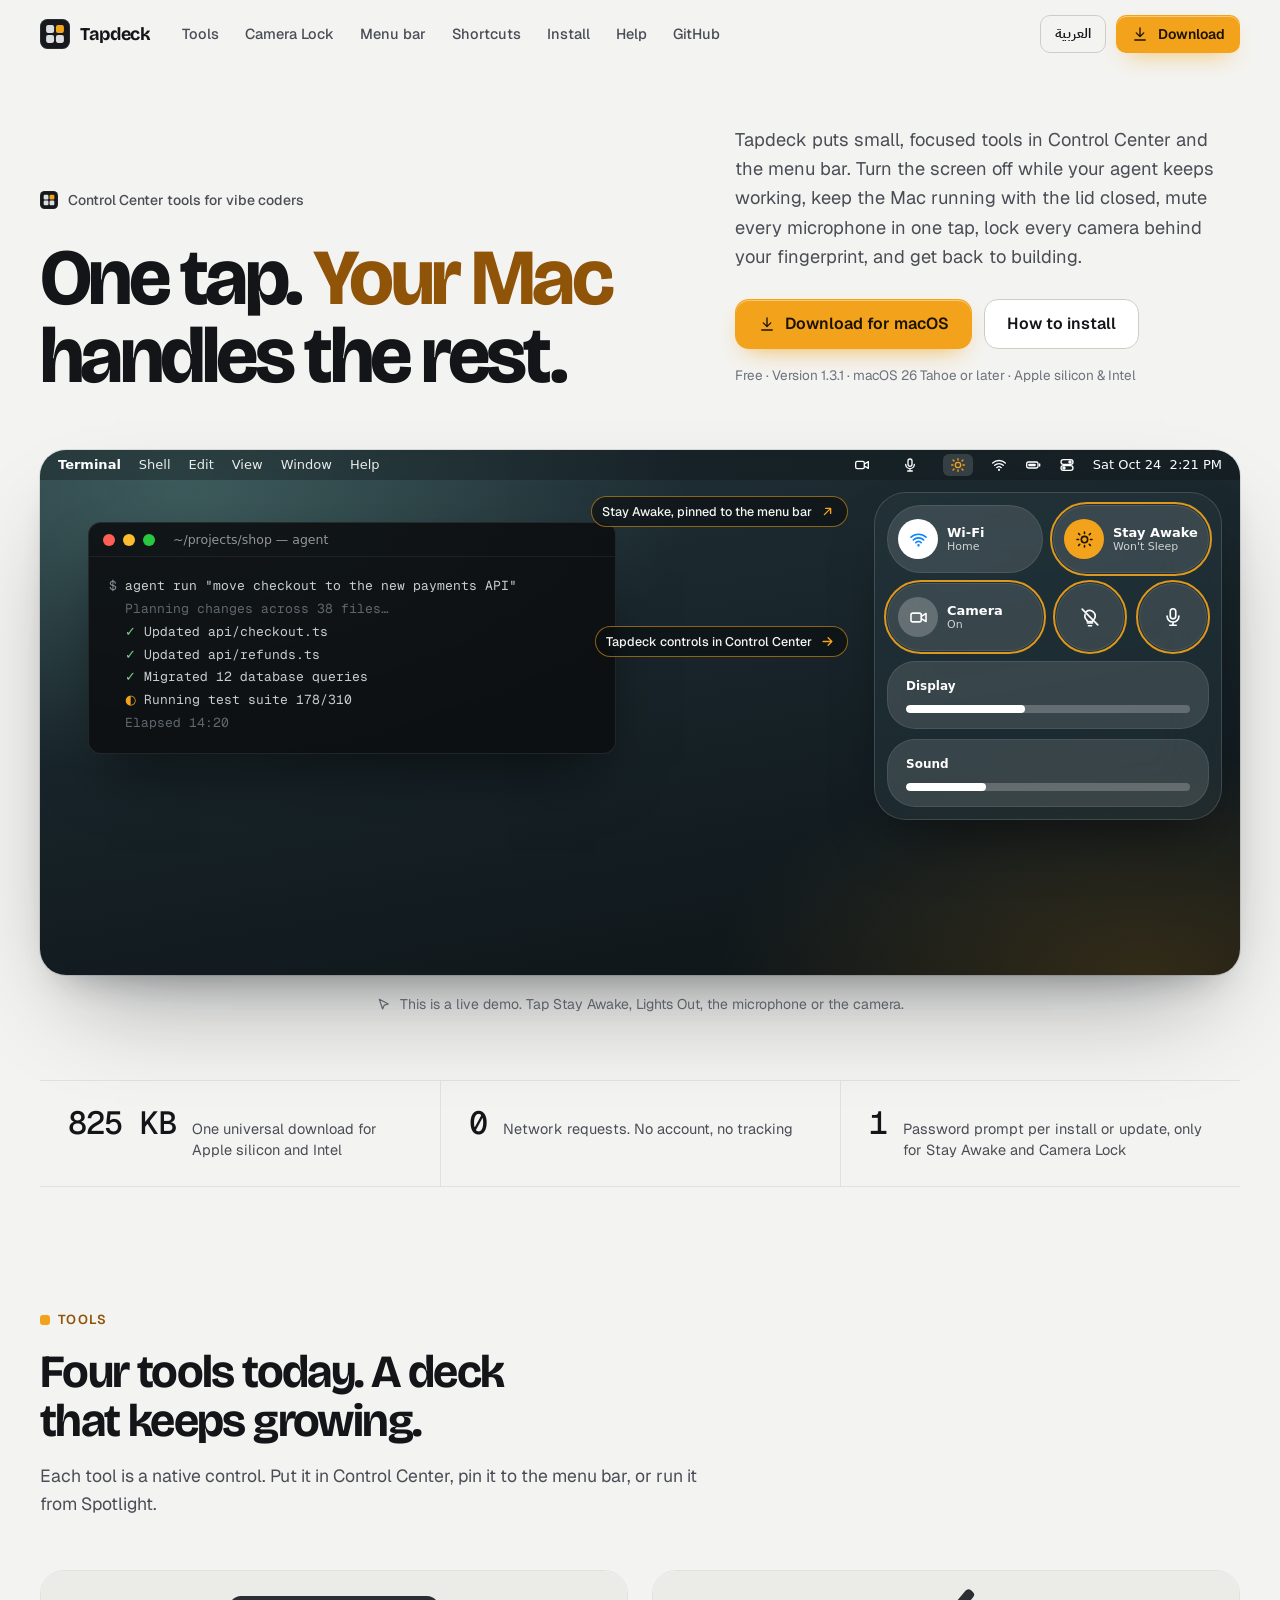
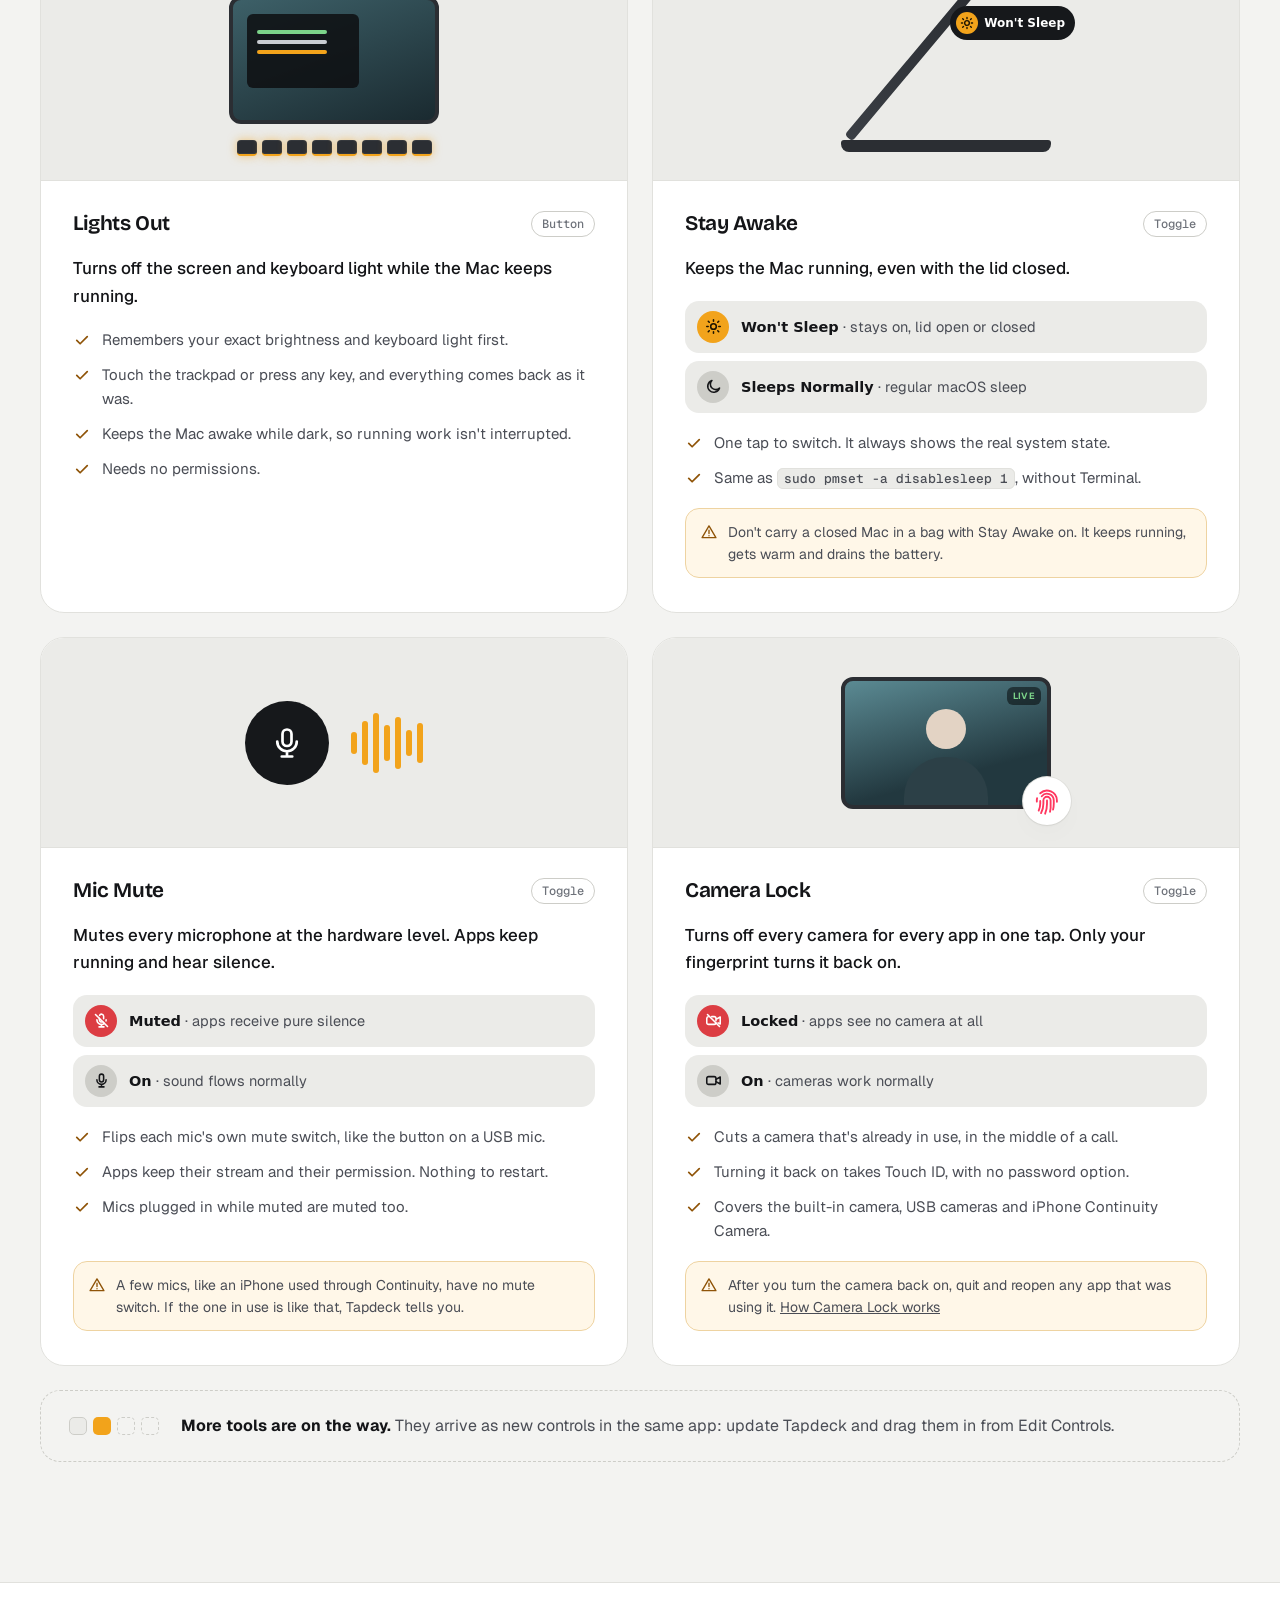
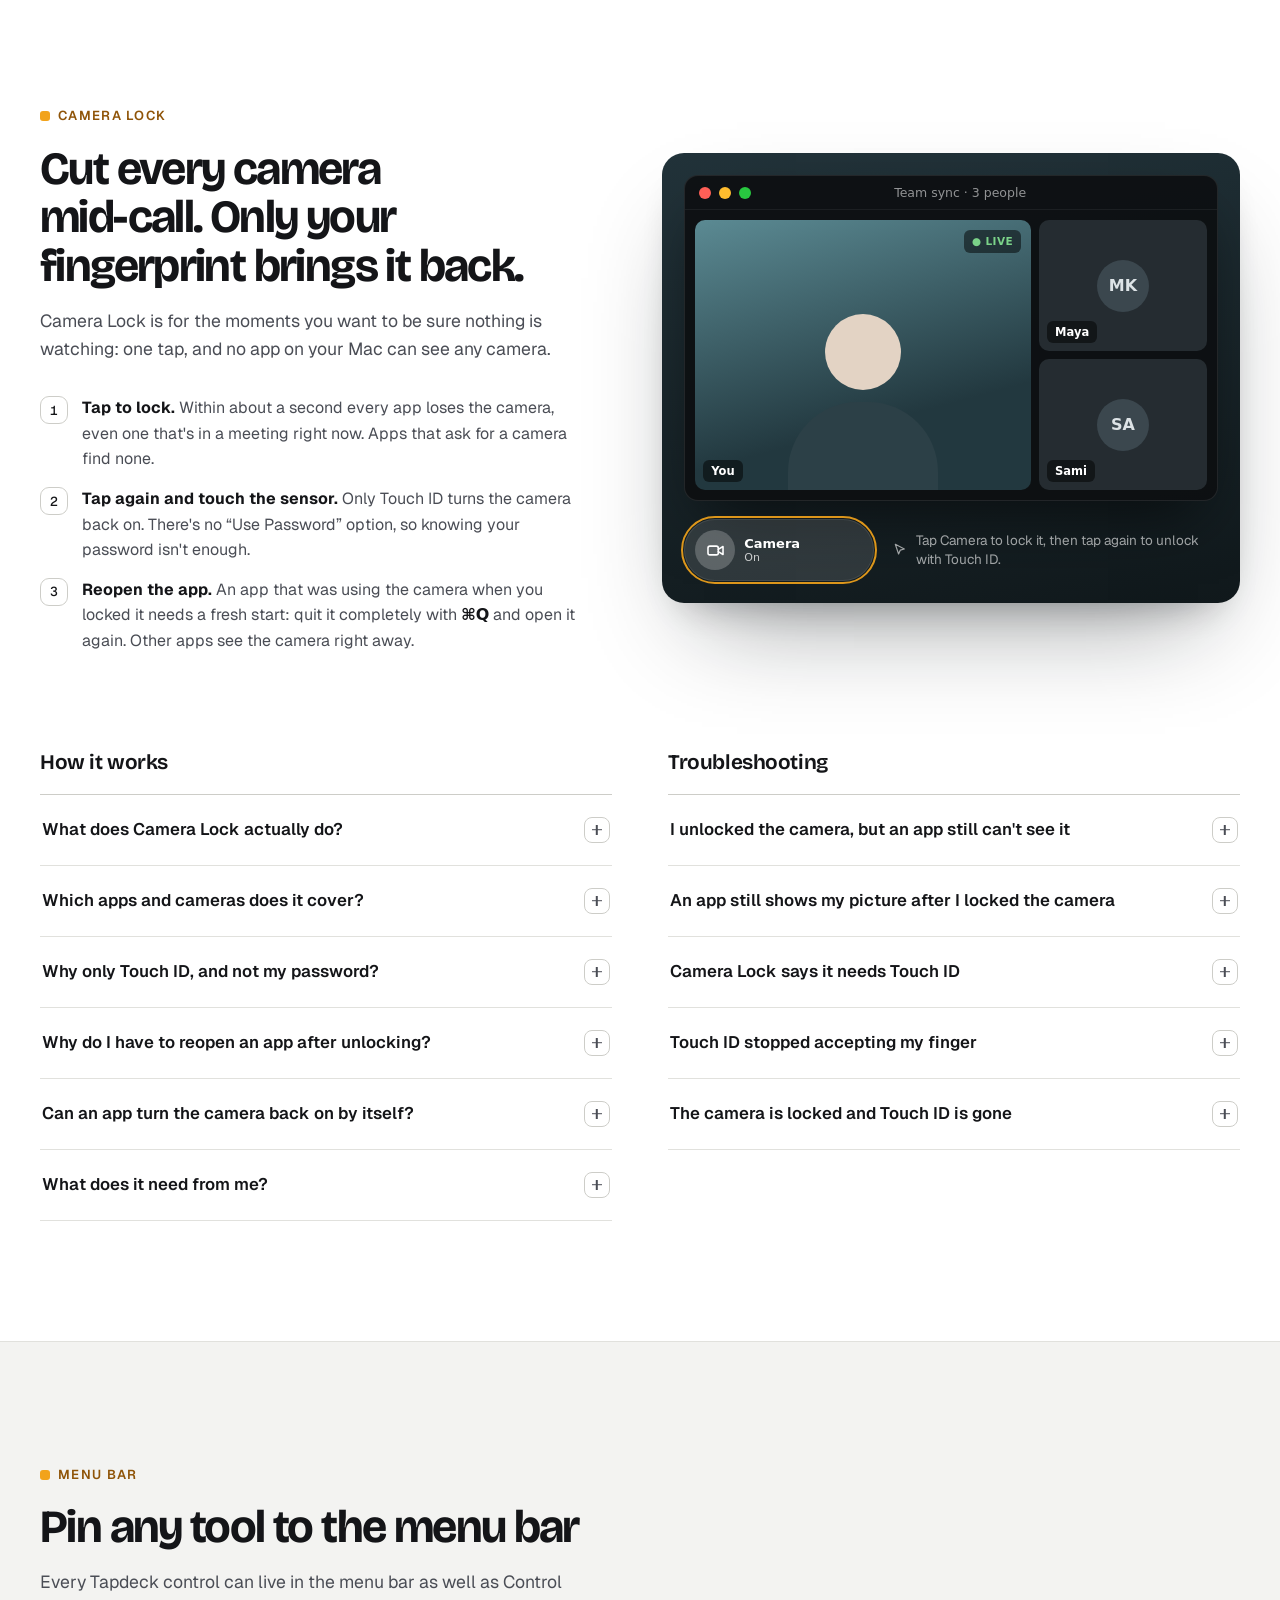
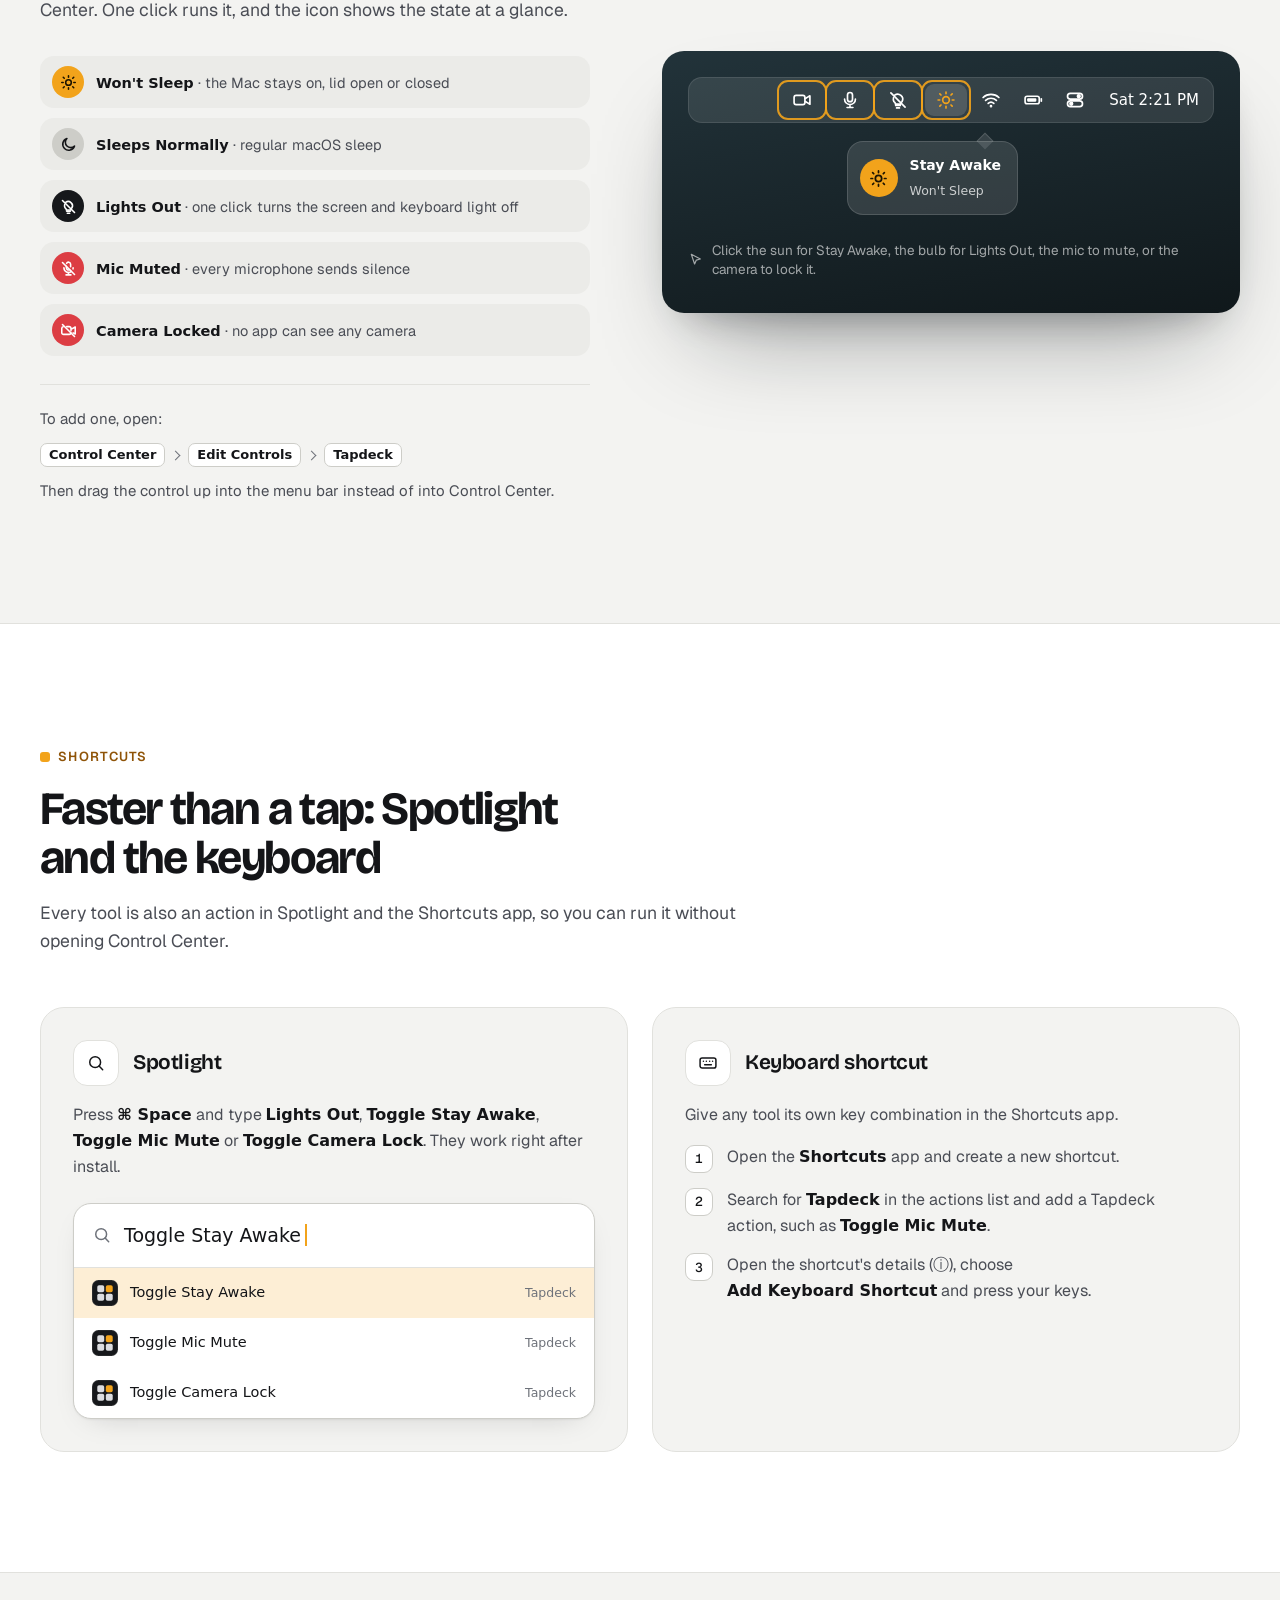
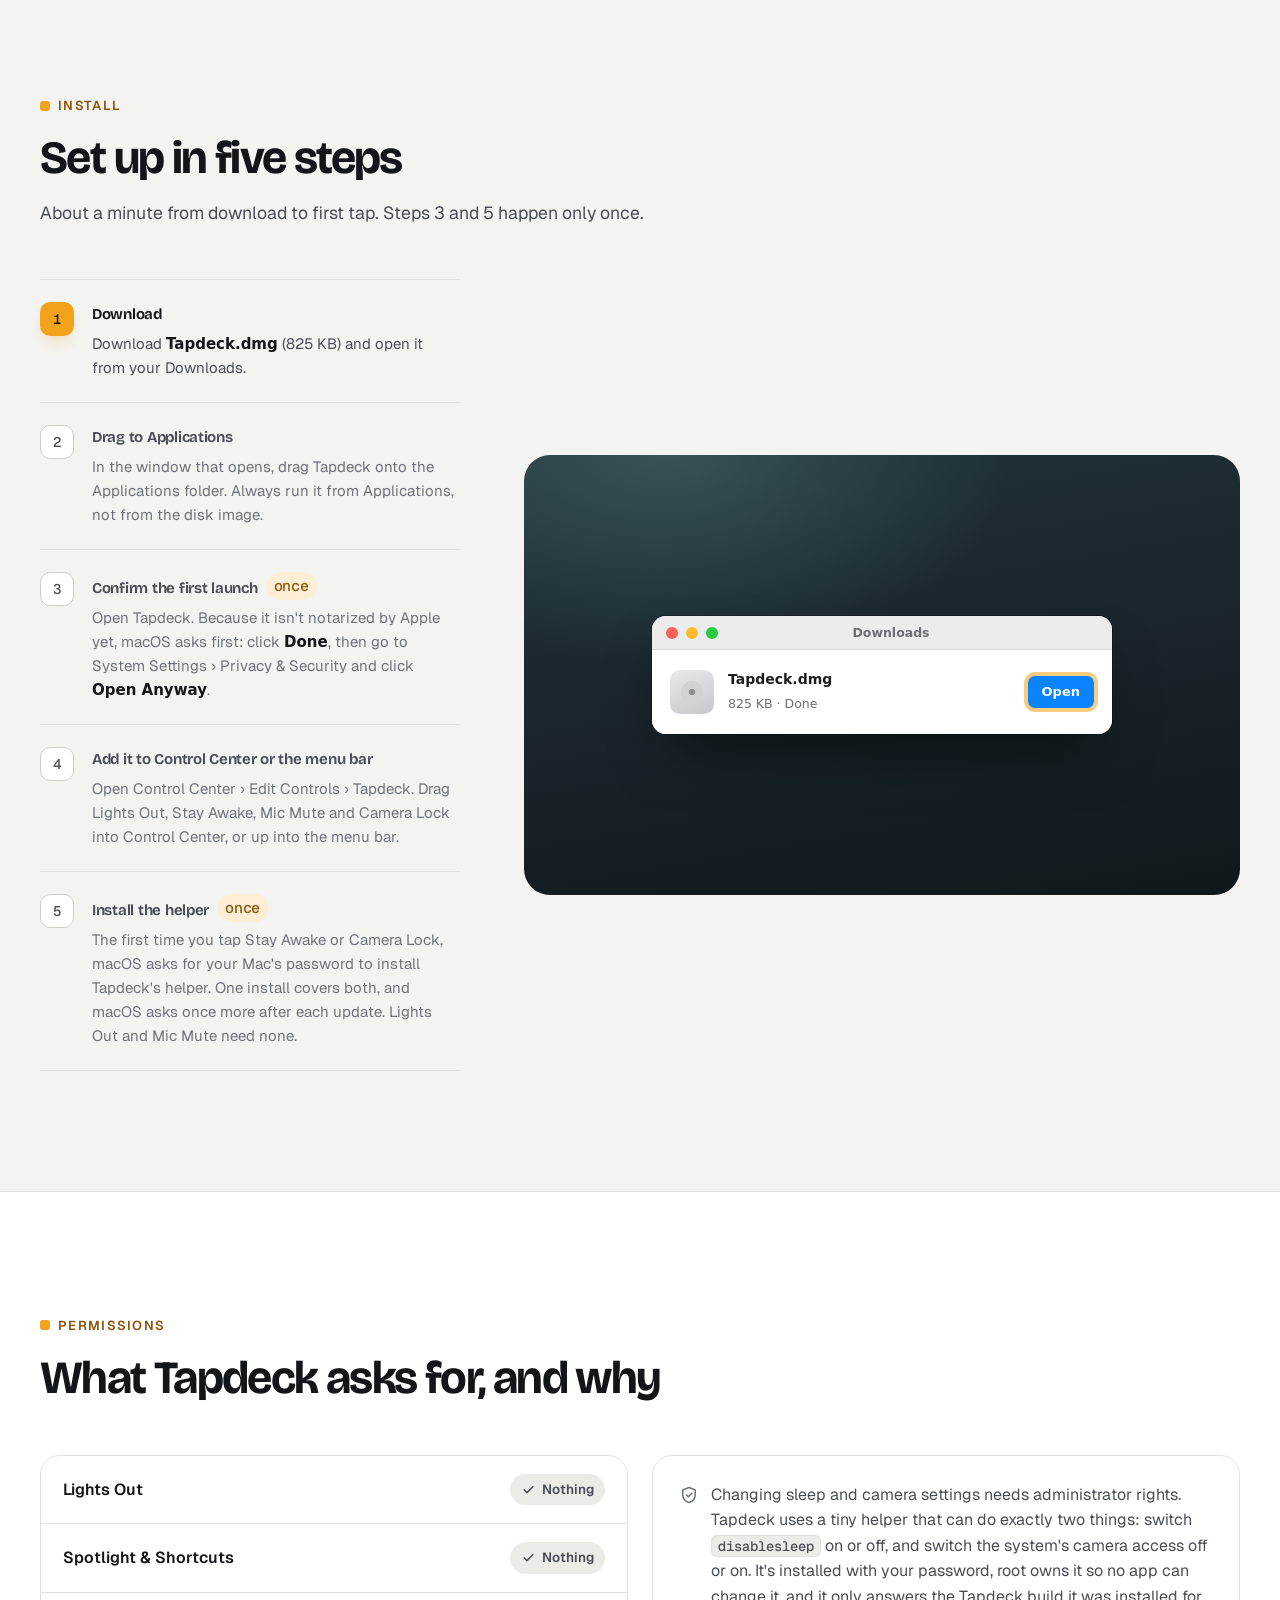
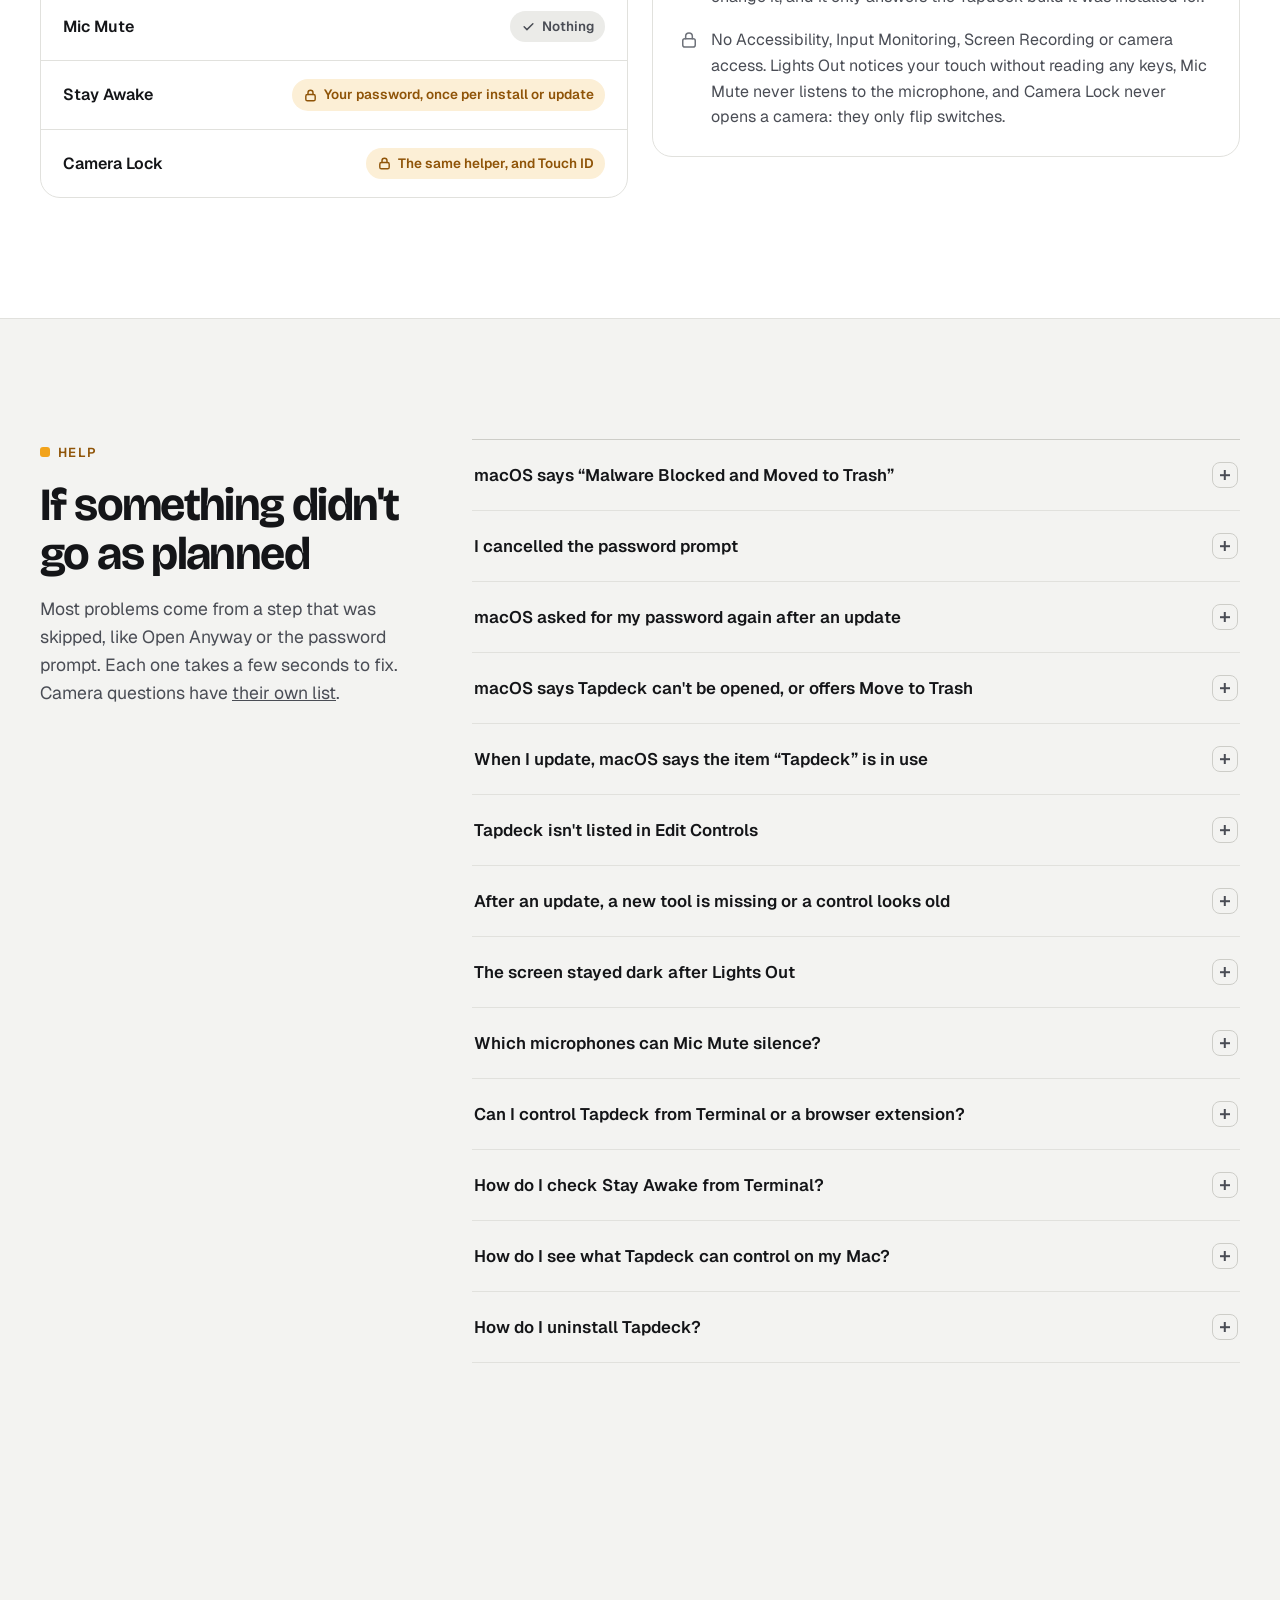
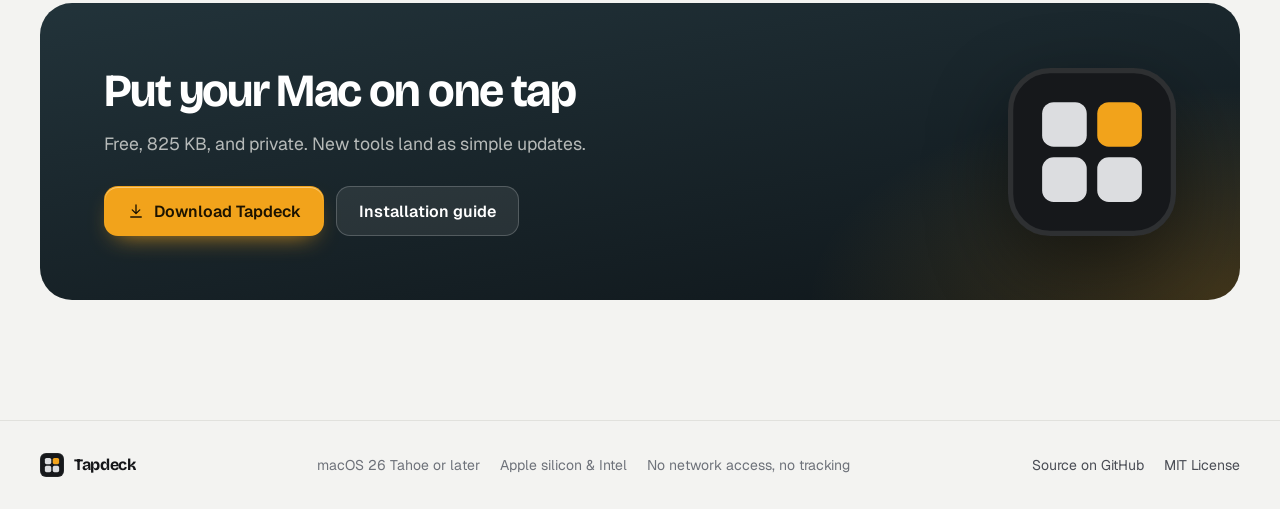
==== commit fe4722a3: "Sign releases ad-hoc and install the helper as a launchd daemon, version 1.3.1 Apple revoked the App" ====
--- a/site/index.html
+++ b/site/index.html
@@ -563,20 +563,9 @@
   .drops span { display: inline-flex; align-items: center; gap: 6px; padding: 6px 10px; border-radius: 999px; border: 1.5px dashed var(--amber); color: #8F5408; background: #FFF7E8; font-size: 12px; font-weight: 600; }
   .drops .icon { width: 14px; height: 14px; stroke-width: 2.4; }
   .edit-foot { margin-top: auto; font-size: 12px; color: #6E6E73; }
-  .login { padding: 16px; background: #fff; display: grid; gap: 10px; }
-  .login small { color: #6E6E73; font-size: 12px; font-weight: 600; }
-  .lrow { display: flex; align-items: center; gap: 12px; padding: 12px; border-radius: 12px; background: #F5F5F7; }
-  .lrow svg { width: 34px; height: 34px; }
-  .lrow div { flex: 1; min-width: 0; }
-  .lrow b { display: block; font-size: 13px; }
-  .lrow span { color: #6E6E73; font-size: 11.5px; }
-  .lrow.hl { box-shadow: 0 0 0 3px var(--amber); background: #fff; }
-  .switch { width: 38px; height: 22px; border-radius: 11px; background: #D1D1D6; position: relative; flex: none; transition: background-color .3s ease .5s; }
-  .switch::after { content: ""; position: absolute; top: 2px; left: 2px; width: 18px; height: 18px; border-radius: 50%; background: #fff; box-shadow: 0 1px 3px rgba(0, 0, 0, .3); transition: transform .3s var(--ease) .5s; }
-  .step.is-active .hl .switch { background: #34C759; }
-  .step.is-active .hl .switch::after { transform: translateX(16px); }
-  .lrow.faint { opacity: .55; }
-  .lrow.faint i { width: 34px; height: 34px; border-radius: 8px; background: #D1D1D6; }
+  .auth .field { display: block; margin-top: 10px; padding: 6px 10px; border-radius: 7px; background: #fff; border: 1px solid #D1D1D6; color: #8E8E93; font-size: 12.5px; text-align: left; }
+  .auth .field.dots { margin-top: 6px; color: #1D1D1F; letter-spacing: .1em; box-shadow: 0 0 0 3px var(--amber); border-color: transparent; }
+  .auth .btns { grid-template-columns: 1fr 1fr; }
 
   /* Permissions */
   .perm { display: grid; grid-template-columns: minmax(0, 1fr) minmax(0, 1fr); gap: 24px; align-items: start; }
@@ -675,8 +664,6 @@
     .step-visual { opacity: 1; visibility: visible; transform: none; min-height: 0; margin-bottom: 28px; padding: 28px 18px; }
     .step:last-child .step-head { border-bottom: 0; }
     .step .ghost { animation: drag 2.6s var(--ease) infinite .4s; }
-    .step .hl .switch { background: #34C759; }
-    .step .hl .switch::after { transform: translateX(16px); }
     .term { width: 46%; }
   }
   @media (max-width: 860px) {
@@ -812,8 +799,8 @@
             </a>
             <a class="btn btn-ghost" href="#install"><span lang="en">How to install</span><span lang="ar">طريقة التثبيت</span></a>
           </div>
-          <p class="meta" lang="en">Free · Version 1.3 · macOS 26 Tahoe or later · Apple silicon &amp; Intel</p>
-          <p class="meta" lang="ar">مجاني · الإصدار 1.3 · <bdi>macOS 26 Tahoe</bdi> أو أحدث · Apple silicon و Intel</p>
+          <p class="meta" lang="en">Free · Version 1.3.1 · macOS 26 Tahoe or later · Apple silicon &amp; Intel</p>
+          <p class="meta" lang="ar">مجاني · الإصدار 1.3.1 · <bdi>macOS 26 Tahoe</bdi> أو أحدث · Apple silicon و Intel</p>
         </div>
       </div>
 
@@ -897,9 +884,9 @@
       </div>
 
       <div class="facts">
-        <div class="fact"><b>811 KB</b><span lang="en">One universal download for Apple silicon and Intel</span><span lang="ar">تحميل واحد يعمل على Apple silicon و Intel</span></div>
+        <div class="fact"><b>825 KB</b><span lang="en">One universal download for Apple silicon and Intel</span><span lang="ar">تحميل واحد يعمل على Apple silicon و Intel</span></div>
         <div class="fact"><b>0</b><span lang="en">Network requests. No account, no tracking</span><span lang="ar">طلبات إنترنت. بلا حساب وبلا تتبّع</span></div>
-        <div class="fact"><b>1</b><span lang="en">Approval to give, only for Stay Awake and Camera Lock</span><span lang="ar">موافقة واحدة فقط، لـ Stay Awake و Camera Lock</span></div>
+        <div class="fact"><b>1</b><span lang="en">Password prompt per install or update, only for Stay Awake and Camera Lock</span><span lang="ar">طلب كلمة سر واحد عند التثبيت أو التحديث، فقط لـ Stay Awake و Camera Lock</span></div>
       </div>
     </div>
   </div>
@@ -1122,8 +1109,8 @@
             <details>
               <summary><span lang="en">What does it need from me?</span><span lang="ar">ماذا يحتاج مني؟</span><span class="pm" aria-hidden="true"></span></summary>
               <div class="answer">
-                <p lang="en">Touch ID with at least one fingerprint, and the same one-time <span class="ui">Allow in the Background</span> approval as Stay Awake, because changing a system setting needs administrator rights. It needs no camera permission: Tapdeck never opens a camera or looks through one.</p>
-                <p lang="ar">Touch ID مع بصمة واحدة على الأقل، ونفس موافقة <span class="ui">Allow in the Background</span> التي يحتاجها Stay Awake مرة واحدة، لأن تغيير إعداد في النظام يحتاج صلاحيات مدير. ولا يحتاج إذن الكاميرا: Tapdeck لا يفتح أي كاميرا ولا ينظر من خلالها.</p>
+                <p lang="en">Touch ID with at least one fingerprint, and your Mac's password once to install the helper it shares with Stay Awake, because changing a system setting needs administrator rights. It needs no camera permission: Tapdeck never opens a camera or looks through one.</p>
+                <p lang="ar">Touch ID مع بصمة واحدة على الأقل، وكلمة سر الماك مرة واحدة لتثبيت البرنامج المساعد الذي يشاركه مع Stay Awake، لأن تغيير إعداد في النظام يحتاج صلاحيات مدير. ولا يحتاج إذن الكاميرا: Tapdeck لا يفتح أي كاميرا ولا ينظر من خلالها.</p>
               </div>
             </details>
           </div>
@@ -1145,9 +1132,8 @@
             <details>
               <summary><span lang="en">An app still shows my picture after I locked the camera</span><span lang="ar">تطبيق ما زال يعرض صورتي بعد قفل الكاميرا</span><span class="pm" aria-hidden="true"></span></summary>
               <div class="answer">
-                <p lang="en">Give it a second or two. If the picture keeps moving, run the status command above. <span class="ui">Cameras apps can see: none</span> means the lock is on, so quit and reopen that app and it will find no camera. If Camera Lock shows off, it's probably waiting for its one-time approval: turn Tapdeck on under <span class="ui">Allow in the Background</span> and tap Camera Lock again.</p>
-                <p lang="ar">انتظر ثانية أو اثنتين. وإذا بقيت الصورة تتحرك، شغّل أمر الحالة في الأعلى. <span class="ui">Cameras apps can see: none</span> تعني أن القفل مفعّل، فأغلق التطبيق وافتحه من جديد ولن يجد أي كاميرا. وإذا ظهر أن Camera Lock غير مفعّل، فهو غالباً ينتظر موافقته الأولى: فعّل Tapdeck تحت <span class="ui">Allow in the Background</span> واضغط Camera Lock من جديد.</p>
-                <span class="crumbs"><b>System Settings</b><i></i><b>General</b><i></i><b>Login Items &amp; Extensions</b></span>
+                <p lang="en">Give it a second or two. If the picture keeps moving, run the status command above. <span class="ui">Cameras apps can see: none</span> means the lock is on, so quit and reopen that app and it will find no camera. If Camera Lock shows off, its helper probably isn't installed yet: tap Camera Lock again and enter your Mac's password when macOS asks.</p>
+                <p lang="ar">انتظر ثانية أو اثنتين. وإذا بقيت الصورة تتحرك، شغّل أمر الحالة في الأعلى. <span class="ui">Cameras apps can see: none</span> تعني أن القفل مفعّل، فأغلق التطبيق وافتحه من جديد ولن يجد أي كاميرا. وإذا ظهر أن Camera Lock غير مفعّل، فبرنامجه المساعد غالباً لم يُثبَّت بعد: اضغط Camera Lock من جديد وأدخل كلمة سر الماك عندما يطلبها macOS.</p>
               </div>
             </details>
             <details>
@@ -1291,14 +1277,14 @@
             <span class="step-num">1</span>
             <span class="step-copy">
               <b><span lang="en">Download</span><span lang="ar">التحميل</span></b>
-              <span lang="en">Download <span class="ui">Tapdeck.dmg</span> (811 KB) and open it from your Downloads.</span>
-              <span lang="ar">حمّل <span class="ui">Tapdeck.dmg</span> (<bdi>811 KB</bdi>) وافتحه من مجلد التنزيلات.</span>
+              <span lang="en">Download <span class="ui">Tapdeck.dmg</span> (825 KB) and open it from your Downloads.</span>
+              <span lang="ar">حمّل <span class="ui">Tapdeck.dmg</span> (<bdi>825 KB</bdi>) وافتحه من مجلد التنزيلات.</span>
             </span>
           </button>
           <div class="step-visual" aria-hidden="true">
             <div class="mwin">
               <div class="win-bar"><i></i><i></i><i></i><span>Downloads</span></div>
-              <div class="dl"><span class="disk"><i></i></span><div><b>Tapdeck.dmg</b><small>811 KB · Done</small></div><span class="open">Open</span></div>
+              <div class="dl"><span class="disk"><i></i></span><div><b>Tapdeck.dmg</b><small>825 KB · Done</small></div><span class="open">Open</span></div>
             </div>
           </div>
         </li>
@@ -1380,19 +1366,19 @@
           <button class="step-head" type="button" aria-expanded="false">
             <span class="step-num">5</span>
             <span class="step-copy">
-              <b><span lang="en">Approve Stay Awake and Camera Lock</span><span lang="ar">وافق على Stay Awake و Camera Lock</span><span class="once"><span lang="en">once</span><span lang="ar">مرة واحدة</span></span></b>
-              <span lang="en">The first time you tap Stay Awake or Camera Lock, click <span class="ui">Open System Settings</span> and turn on Tapdeck under <span class="ui">Allow in the Background</span>. One approval covers both. Lights Out and Mic Mute need none.</span>
-              <span lang="ar">أول مرة تضغط Stay Awake أو Camera Lock، اضغط <span class="ui">Open System Settings</span> وفعّل Tapdeck تحت <span class="ui">Allow in the Background</span>. موافقة واحدة تكفي للاثنين. أما Lights Out و Mic Mute فلا يحتاجان أي موافقة.</span>
+              <b><span lang="en">Install the helper</span><span lang="ar">ثبّت البرنامج المساعد</span><span class="once"><span lang="en">once</span><span lang="ar">مرة واحدة</span></span></b>
+              <span lang="en">The first time you tap Stay Awake or Camera Lock, macOS asks for your Mac's password to install Tapdeck's helper. One install covers both, and macOS asks once more after each update. Lights Out and Mic Mute need none.</span>
+              <span lang="ar">أول مرة تضغط Stay Awake أو Camera Lock، يطلب macOS كلمة سر الماك لتثبيت البرنامج المساعد لـ Tapdeck. تثبيت واحد يكفي للاثنين، ويطلبها macOS مرة أخرى بعد كل تحديث. أما Lights Out و Mic Mute فلا يحتاجان شيئاً.</span>
             </span>
           </button>
           <div class="step-visual" aria-hidden="true">
-            <div class="mwin">
-              <div class="win-bar"><i></i><i></i><i></i><span>Login Items &amp; Extensions</span></div>
-              <div class="login">
-                <small>Allow in the Background</small>
-                <div class="lrow hl"><svg viewBox="0 0 32 32"><use href="#i-logo"/></svg><div><b>Tapdeck</b><span>1 item: TapdeckHelper</span></div><span class="switch"></span></div>
-                <div class="lrow faint"><i></i><div><b>Backup Agent</b><span>1 item</span></div><span class="switch"></span></div>
-              </div>
+            <div class="alert auth">
+              <svg viewBox="0 0 32 32"><use href="#i-logo"/></svg>
+              <b>Tapdeck wants to install its helper, so Stay Awake and Camera Lock can change system settings.</b>
+              <p>Enter your password to allow this.</p>
+              <span class="field">Your Name</span>
+              <span class="field dots">••••••••</span>
+              <div class="btns"><span class="hl">OK</span><span>Cancel</span></div>
             </div>
           </div>
         </li>
@@ -1412,11 +1398,11 @@
           <div class="prow"><span>Lights Out</span><span class="badge none"><svg class="icon" aria-hidden="true"><use href="#i-check"/></svg><span lang="en">Nothing</span><span lang="ar">لا شيء</span></span></div>
           <div class="prow"><span><span lang="en">Spotlight &amp; Shortcuts</span><span lang="ar">Spotlight و Shortcuts</span></span><span class="badge none"><svg class="icon" aria-hidden="true"><use href="#i-check"/></svg><span lang="en">Nothing</span><span lang="ar">لا شيء</span></span></div>
           <div class="prow"><span>Mic Mute</span><span class="badge none"><svg class="icon" aria-hidden="true"><use href="#i-check"/></svg><span lang="en">Nothing</span><span lang="ar">لا شيء</span></span></div>
-          <div class="prow"><span>Stay Awake</span><span class="badge needs"><svg class="icon" aria-hidden="true"><use href="#i-lock"/></svg><span lang="en">Allow in the Background, once</span><span lang="ar">Allow in the Background، مرة واحدة</span></span></div>
-          <div class="prow"><span>Camera Lock</span><span class="badge needs"><svg class="icon" aria-hidden="true"><use href="#i-lock"/></svg><span lang="en">The same approval, and Touch ID</span><span lang="ar">نفس الموافقة، و Touch ID</span></span></div>
+          <div class="prow"><span>Stay Awake</span><span class="badge needs"><svg class="icon" aria-hidden="true"><use href="#i-lock"/></svg><span lang="en">Your password, once per install or update</span><span lang="ar">كلمة السر، مرة عند التثبيت أو التحديث</span></span></div>
+          <div class="prow"><span>Camera Lock</span><span class="badge needs"><svg class="icon" aria-hidden="true"><use href="#i-lock"/></svg><span lang="en">The same helper, and Touch ID</span><span lang="ar">نفس البرنامج المساعد، و Touch ID</span></span></div>
         </div>
         <div class="why rv">
-          <p><svg class="icon" aria-hidden="true"><use href="#i-shield"/></svg><span lang="en">Changing sleep and camera settings needs administrator rights. Tapdeck uses a tiny helper that can do exactly two things: switch <code>disablesleep</code> on or off, and switch the system's camera access off or on. It only answers requests from Tapdeck itself.</span><span lang="ar">تغيير إعدادات النوم والكاميرا يحتاج صلاحيات مدير. لذلك يستخدم Tapdeck برنامجاً مساعداً صغيراً لا يستطيع إلا شيئين: تشغيل <code>disablesleep</code> أو إيقافه، وإيقاف وصول التطبيقات للكاميرا أو إعادته. ولا يقبل الطلبات إلا من Tapdeck نفسه.</span></p>
+          <p><svg class="icon" aria-hidden="true"><use href="#i-shield"/></svg><span lang="en">Changing sleep and camera settings needs administrator rights. Tapdeck uses a tiny helper that can do exactly two things: switch <code>disablesleep</code> on or off, and switch the system's camera access off or on. It's installed with your password, root owns it so no app can change it, and it only answers the Tapdeck build it was installed for.</span><span lang="ar">تغيير إعدادات النوم والكاميرا يحتاج صلاحيات مدير. لذلك يستخدم Tapdeck برنامجاً مساعداً صغيراً لا يستطيع إلا شيئين: تشغيل <code>disablesleep</code> أو إيقافه، وإيقاف وصول التطبيقات للكاميرا أو إعادته. يُثبَّت بكلمة سرك، ويملكه root فلا يستطيع أي تطبيق تغييره، ولا يقبل الطلبات إلا من نسخة Tapdeck التي ثُبّت لها.</span></p>
           <p><svg class="icon" aria-hidden="true"><use href="#i-lock"/></svg><span lang="en">No Accessibility, Input Monitoring, Screen Recording or camera access. Lights Out notices your touch without reading any keys, Mic Mute never listens to the microphone, and Camera Lock never opens a camera: they only flip switches.</span><span lang="ar">لا يحتاج Accessibility ولا Input Monitoring ولا Screen Recording ولا إذن الكاميرا. يلاحظ Lights Out لمستك دون أن يقرأ أي زر تضغطه، و Mic Mute لا يستمع للميكروفون أبداً، و Camera Lock لا يفتح أي كاميرا: كلها تقلب مفاتيح فقط.</span></p>
         </div>
       </div>
@@ -1429,24 +1415,29 @@
       <div class="head">
         <span class="kicker"><span lang="en">Help</span><span lang="ar">المساعدة</span></span>
         <h2><span lang="en">If something didn't go as planned</span><span lang="ar">إذا لم يسر شيء كما يجب</span></h2>
-        <p lang="en">Most problems come from a permission that was skipped or switched off. Each one takes a few seconds to fix. Camera questions have <a href="#camera">their own list</a>.</p>
-        <p lang="ar">أغلب المشاكل سببها صلاحية تم تخطّيها أو إيقافها، وإصلاح كل منها يأخذ ثواني. أسئلة الكاميرا لها <a href="#camera">قائمتها الخاصة</a>.</p>
+        <p lang="en">Most problems come from a step that was skipped, like Open Anyway or the password prompt. Each one takes a few seconds to fix. Camera questions have <a href="#camera">their own list</a>.</p>
+        <p lang="ar">أغلب المشاكل سببها خطوة تم تخطّيها، مثل Open Anyway أو نافذة كلمة السر، وإصلاح كل منها يأخذ ثواني. أسئلة الكاميرا لها <a href="#camera">قائمتها الخاصة</a>.</p>
       </div>
       <div class="faq">
         <details>
-          <summary><span lang="en">I clicked Cancel instead of Open System Settings</span><span lang="ar">ضغطت Cancel بدل Open System Settings</span><span class="pm" aria-hidden="true"></span></summary>
+          <summary><span lang="en">macOS says “Malware Blocked and Moved to Trash”</span><span lang="ar">يقول macOS إن Tapdeck برنامج خبيث (Malware Blocked and Moved to Trash)</span><span class="pm" aria-hidden="true"></span></summary>
           <div class="answer">
-            <p lang="en">Nothing is broken. Tap Stay Awake or Camera Lock again and the request comes back. Or go there yourself and turn on Tapdeck under <span class="ui">Allow in the Background</span>:</p>
-            <p lang="ar">لم يتعطل شيء. اضغط Stay Awake أو Camera Lock مرة أخرى وسيعود الطلب. أو اذهب بنفسك وفعّل Tapdeck تحت <span class="ui">Allow in the Background</span>:</p>
-            <span class="crumbs"><b>System Settings</b><i></i><b>General</b><i></i><b>Login Items &amp; Extensions</b></span>
+            <p lang="en">That's a copy of Tapdeck 1.3 or earlier. Those were signed with an Apple development certificate that Apple has since revoked, so macOS now treats them as malware. Nothing on your Mac was harmed. Download Tapdeck again from this page: version 1.3.1 and later carry no certificate that can be revoked. The first time you open it, confirm it with <span class="ui">Open Anyway</span> (step 3 of the <a href="#install">install guide</a>).</p>
+            <p lang="ar">هذه نسخة من Tapdeck 1.3 أو أقدم. كانت موقّعة بشهادة مطوّر من Apple ألغتها Apple لاحقاً، لذلك صار macOS يعتبرها برنامجاً خبيثاً. لم يتضرر أي شيء في ماكك. نزّل Tapdeck من جديد من هذه الصفحة: النسخة 1.3.1 وما بعدها ليس فيها شهادة يمكن إلغاؤها. وأول مرة تفتحه، أكّد ذلك بـ <span class="ui">Open Anyway</span> (الخطوة 3 في <a href="#install">دليل التثبيت</a>).</p>
           </div>
         </details>
         <details>
-          <summary><span lang="en">I turned Tapdeck off under Allow in the Background</span><span lang="ar">أوقفت Tapdeck من Allow in the Background</span><span class="pm" aria-hidden="true"></span></summary>
+          <summary><span lang="en">I cancelled the password prompt</span><span lang="ar">ألغيت نافذة كلمة السر</span><span class="pm" aria-hidden="true"></span></summary>
           <div class="answer">
-            <p lang="en">Stay Awake can't change sleep settings until it's back on, and it asks each time you tap it. Turn Tapdeck on again in the same place. If Tapdeck is missing from the list, tap Stay Awake once to add it back.</p>
-            <p lang="ar">لن يستطيع Stay Awake تغيير إعدادات النوم حتى تعيد تفعيله، وسيطلب ذلك كلما ضغطته. فعّل Tapdeck من نفس المكان. وإذا لم تجده في القائمة، اضغط Stay Awake مرة واحدة ليعود إليها.</p>
-            <span class="crumbs"><b>System Settings</b><i></i><b>General</b><i></i><b>Login Items &amp; Extensions</b></span>
+            <p lang="en">Nothing is broken. Tap Stay Awake or Camera Lock again and macOS asks again. Nothing changes until the helper is installed.</p>
+            <p lang="ar">لم يتعطل شيء. اضغط Stay Awake أو Camera Lock مرة أخرى وسيطلبها macOS من جديد. ولن يتغيّر شيء حتى يُثبَّت البرنامج المساعد.</p>
+          </div>
+        </details>
+        <details>
+          <summary><span lang="en">macOS asked for my password again after an update</span><span lang="ar">طلب macOS كلمة السر مرة أخرى بعد التحديث</span><span class="pm" aria-hidden="true"></span></summary>
+          <div class="answer">
+            <p lang="en">That's expected. The helper only answers the Tapdeck build it was installed for, so each update reinstalls it once, the first time you tap Stay Awake or Camera Lock. A Camera Lock that was on stays on meanwhile.</p>
+            <p lang="ar">هذا طبيعي. البرنامج المساعد لا يقبل إلا نسخة Tapdeck التي ثُبّت لها، لذلك يُعاد تثبيته مرة واحدة بعد كل تحديث، أول مرة تضغط Stay Awake أو Camera Lock. وإذا كان قفل الكاميرا مفعّلاً، يبقى مفعّلاً خلال ذلك.</p>
           </div>
         </details>
         <details>
@@ -1530,15 +1521,15 @@
           <summary><span lang="en">How do I see what Tapdeck can control on my Mac?</span><span lang="ar">كيف أعرف ما يستطيع Tapdeck التحكم به في جهازي؟</span><span class="pm" aria-hidden="true"></span></summary>
           <div class="answer">
             <div class="code"><code>/Applications/Tapdeck.app/Contents/MacOS/Tapdeck --status</code><button class="copy" type="button" data-copy><span class="idle-t"><span lang="en">Copy</span><span lang="ar">نسخ</span></span><span class="done-t"><span lang="en">Copied</span><span lang="ar">تم النسخ</span></span></button></div>
-            <p lang="en">It lists your displays, brightness, keyboard light, Stay Awake, Camera Lock, the cameras apps can see and the helper's approval status, without changing anything.</p>
-            <p lang="ar">يعرض الشاشات والسطوع وإضاءة الكيبورد وحالة Stay Awake و Camera Lock والكاميرات التي تراها التطبيقات وحالة موافقة البرنامج المساعد، بدون أن يغيّر أي شيء.</p>
+            <p lang="en">It lists your displays, brightness, keyboard light, Stay Awake, Camera Lock, the cameras apps can see and whether the helper is installed, without changing anything.</p>
+            <p lang="ar">يعرض الشاشات والسطوع وإضاءة الكيبورد وحالة Stay Awake و Camera Lock والكاميرات التي تراها التطبيقات وهل البرنامج المساعد مثبّت، بدون أن يغيّر أي شيء.</p>
           </div>
         </details>
         <details>
           <summary><span lang="en">How do I uninstall Tapdeck?</span><span lang="ar">كيف أحذف Tapdeck؟</span><span class="pm" aria-hidden="true"></span></summary>
           <div class="answer">
-            <p lang="en">Turn Stay Awake, Mic Mute and Camera Lock off first. Then remove the helper and quit Tapdeck:</p>
-            <p lang="ar">أطفئ Stay Awake و Mic Mute و Camera Lock أولاً. ثم احذف البرنامج المساعد وأغلق Tapdeck:</p>
+            <p lang="en">Turn Stay Awake, Mic Mute and Camera Lock off first. Then remove the helper (macOS asks for your password) and quit Tapdeck:</p>
+            <p lang="ar">أطفئ Stay Awake و Mic Mute و Camera Lock أولاً. ثم احذف البرنامج المساعد (يطلب macOS كلمة السر) وأغلق Tapdeck:</p>
             <div class="code"><code>/Applications/Tapdeck.app/Contents/MacOS/Tapdeck --unregister-helper</code><button class="copy" type="button" data-copy><span class="idle-t"><span lang="en">Copy</span><span lang="ar">نسخ</span></span><span class="done-t"><span lang="en">Copied</span><span lang="ar">تم النسخ</span></span></button></div>
             <div class="code"><code>pkill -x Tapdeck</code><button class="copy" type="button" data-copy><span class="idle-t"><span lang="en">Copy</span><span lang="ar">نسخ</span></span><span class="done-t"><span lang="en">Copied</span><span lang="ar">تم النسخ</span></span></button></div>
             <p lang="en">Finally, move Tapdeck from Applications to the Trash.</p>
@@ -1555,8 +1546,8 @@
       <div class="final-card rv">
         <div>
           <h2><span lang="en">Put your Mac on one tap</span><span lang="ar">اجعل ماكك على بُعد ضغطة</span></h2>
-          <p lang="en">Free, 811 KB, and private. New tools land as simple updates.</p>
-          <p lang="ar">مجاني، بحجم <bdi>811 KB</bdi>، ويحترم خصوصيتك. والأدوات الجديدة تصل بتحديث بسيط.</p>
+          <p lang="en">Free, 825 KB, and private. New tools land as simple updates.</p>
+          <p lang="ar">مجاني، بحجم <bdi>825 KB</bdi>، ويحترم خصوصيتك. والأدوات الجديدة تصل بتحديث بسيط.</p>
           <div class="cta">
             <a class="btn btn-primary" href="https://github.com/Devehab/Tapdeck/releases/latest/download/Tapdeck.dmg">
               <svg class="icon" aria-hidden="true"><use href="#i-download"/></svg>
